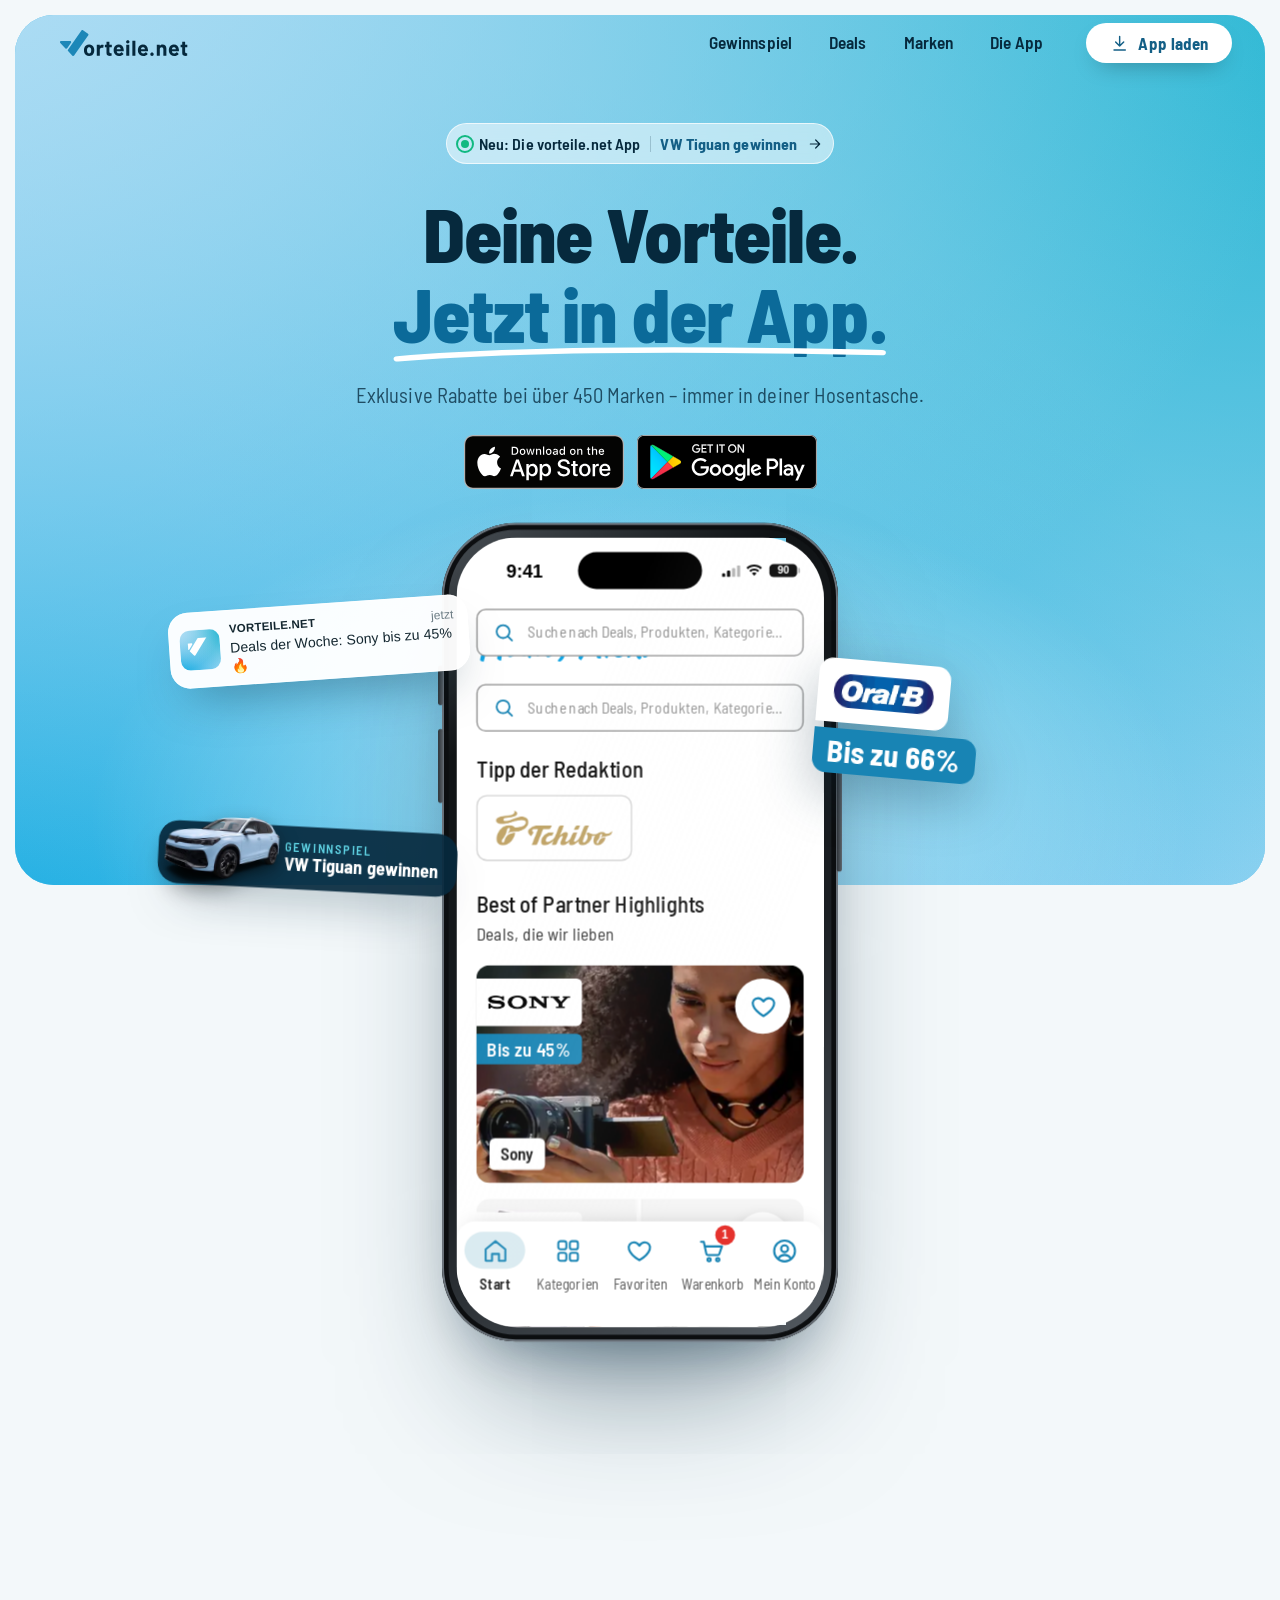
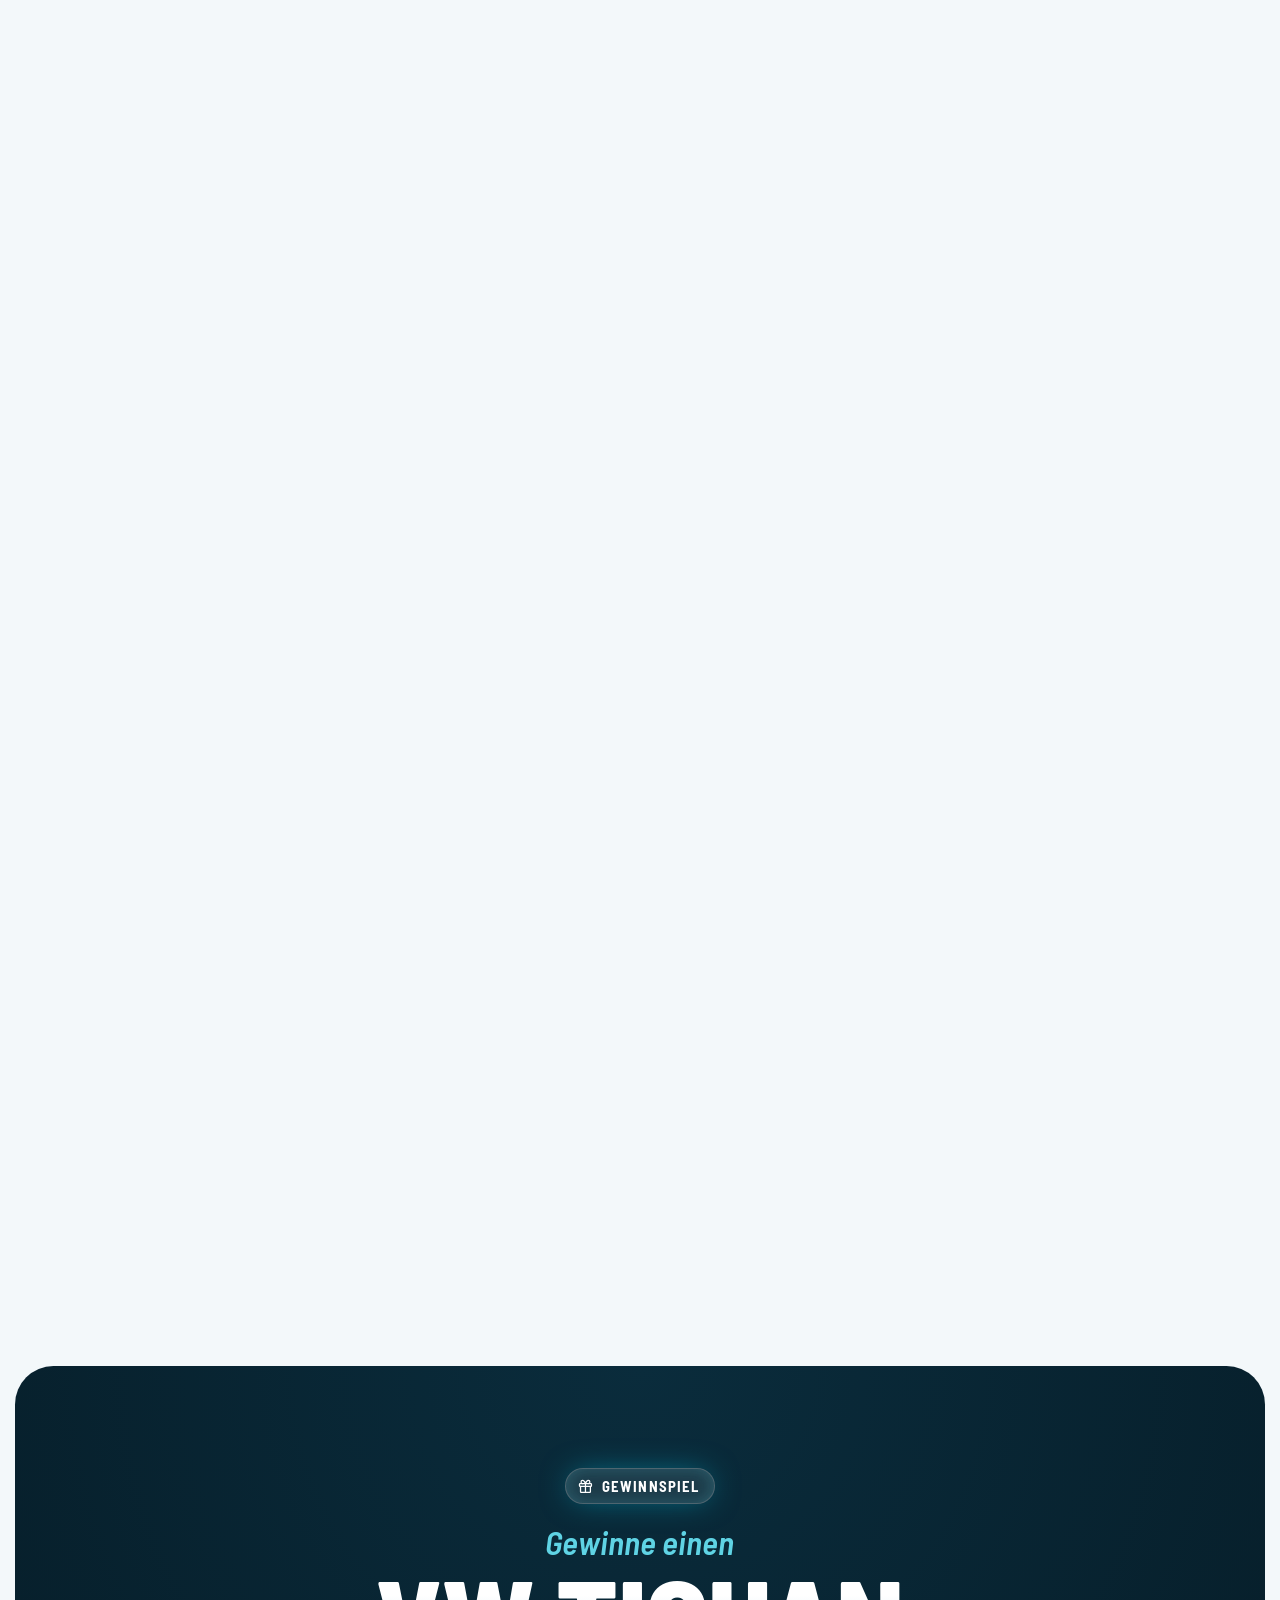
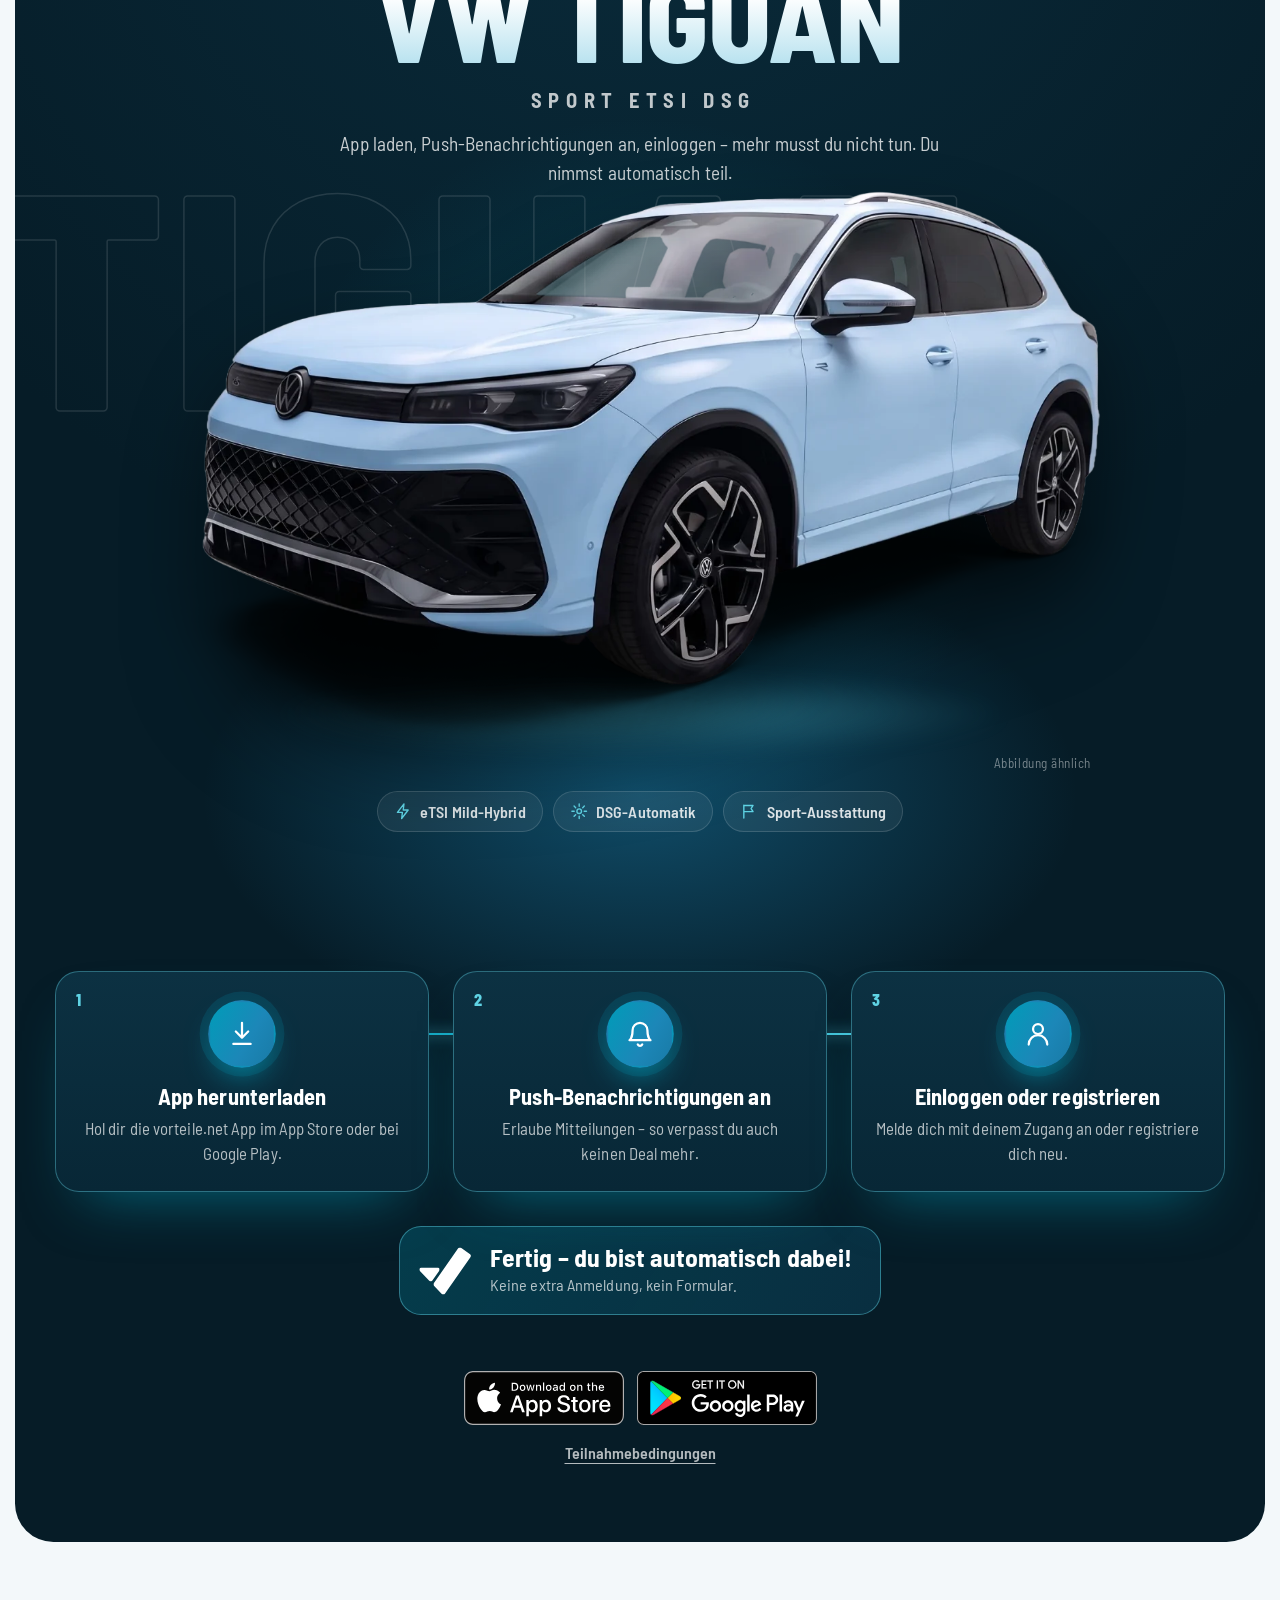
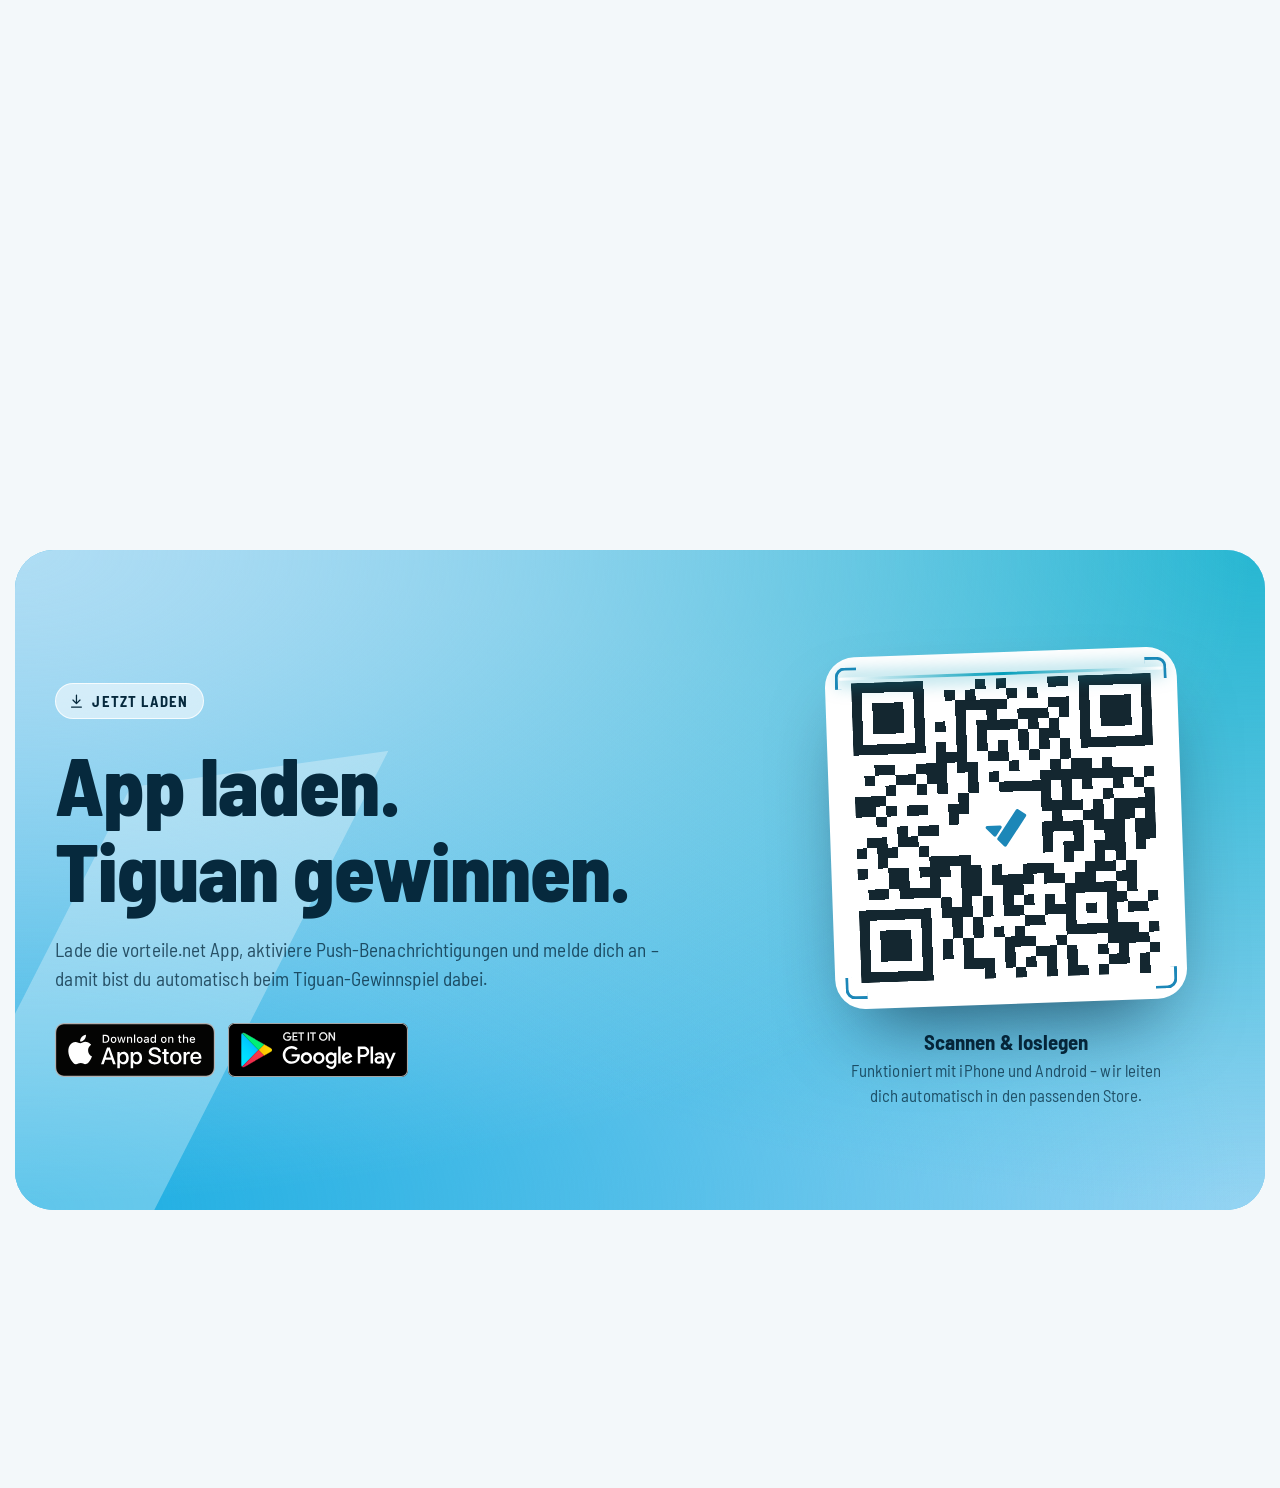
==== index.html @ abe0b08a "Performance: schneller sichtbar, flüssiger beim Scrollen, leichter Gemessen mit 4-fach gedrosselter " ====
<!DOCTYPE html>
<html lang="de">
<head>
<meta charset="utf-8">
<meta name="viewport" content="width=device-width, initial-scale=1, viewport-fit=cover">
<title>vorteile.net App – Exklusive Mitarbeitervorteile &amp; Tiguan-Gewinnspiel</title>
<meta name="description" content="Hol dir die vorteile.net App: exklusive Rabatte bei über 450 Marken, Deals der Woche, Gutscheinwelt und Vorteils-Shop. App laden, Push an, einloggen – und einen VW Tiguan gewinnen.">
<meta name="theme-color" content="#80cbec">
<meta name="color-scheme" content="light">
<meta name="apple-itunes-app" content="app-id=6807748597">
<link rel="canonical" href="https://app.vorteile.net/">
<meta property="og:type" content="website">
<meta property="og:url" content="https://app.vorteile.net/">
<meta property="og:title" content="Die vorteile.net App – jetzt laden &amp; VW Tiguan gewinnen">
<meta property="og:description" content="Exklusive Rabatte bei über 450 Marken – jetzt als App. App laden, Push an, einloggen und automatisch am Tiguan-Gewinnspiel teilnehmen.">
<meta property="og:image" content="https://app.vorteile.net/assets/img/og-image.jpg">
<meta property="og:image:width" content="1200">
<meta property="og:image:height" content="630">
<meta property="og:locale" content="de_DE">
<meta name="twitter:card" content="summary_large_image">
<link rel="icon" href="assets/img/brand/favicon.svg" type="image/svg+xml">
<link rel="icon" href="assets/img/brand/favicon-32.png" sizes="32x32" type="image/png">
<link rel="apple-touch-icon" href="assets/img/brand/apple-touch-icon.png">

<!--
  ===================================================================================
  APP-WEICHE (Sniffer)
  Läuft als Allererstes, noch bevor die Seite gezeichnet wird:
    iPhone / iPad  -> App Store
    Android        -> Google Play
    alles andere   -> bleibt auf der Landingpage (Fallback)
  Klappt die Weiterleitung nicht (z. B. In-App-Browser blockiert), bleibt man ebenfalls hier.

  Store-Links und Tracking: nur hier im Objekt VN ändern.
  Testen ohne Weiterleitung: https://app.vorteile.net/?stay
  ===================================================================================
-->
<script>
(function (w, d) {
  var VN = w.VN = {
    ios: 'https://apps.apple.com/de/app/vorteile-net/id6807748597',
    android: 'https://play.google.com/store/apps/details?id=net.vorteile&hl=de',
    // Optional: Provider-Token aus App Store Connect (App-Analyse > Kampagnen).
    // Ist er gesetzt, zählt App Store Connect Aufrufe/Downloads je Kampagne (ct=…).
    applePt: '',
    source: 'app.vorteile.net'
  };
  var html = d.documentElement, ua = navigator.userAgent || '';
  var ios = /iPhone|iPad|iPod/i.test(ua) || (/Macintosh/i.test(ua) && navigator.maxTouchPoints > 1);
  var android = !ios && /Android/i.test(ua);
  VN.os = ios ? 'ios' : android ? 'android' : 'desktop';
  html.setAttribute('data-os', VN.os);
  html.className += ' js';

  var q = {};
  location.search.replace(/[?&]([^=&#]+)=?([^&#]*)/g, function (_, k, v) {
    try { q[decodeURIComponent(k)] = decodeURIComponent(v.replace(/\+/g, ' ')); } catch (e) {}
  });
  VN.query = q;

  // Baut den Store-Link inkl. Kampagnen-Parametern.
  // Eingehende ?utm_source=…&utm_campaign=… (z. B. vom Flyer-QR-Code) werden an Google Play durchgereicht.
  VN.url = function (target, medium) {
    var campaign = q.utm_campaign || q.c || '';
    if (target === 'ios') {
      if (!VN.applePt) return VN.ios;
      var ct = (campaign || medium || 'landingpage').slice(0, 40);
      return VN.ios + (VN.ios.indexOf('?') < 0 ? '?' : '&') + 'pt=' + encodeURIComponent(VN.applePt) + '&ct=' + encodeURIComponent(ct) + '&mt=8';
    }
    var ref = 'utm_source=' + encodeURIComponent(q.utm_source || VN.source) +
              '&utm_medium=' + encodeURIComponent(q.utm_medium || medium || 'landingpage') +
              (campaign ? '&utm_campaign=' + encodeURIComponent(campaign) : '');
    return VN.android + '&referrer=' + encodeURIComponent(ref);
  };

  var bot = /bot|crawl|spider|slurp|facebookexternalhit|whatsapp|telegram|slack|discord|linkedin|embedly|pinterest|preview|lighthouse|google-inspectiontool/i.test(ua);
  var stay = 'stay' in q || 'noredirect' in q || /stay/.test(location.hash);
  var once = false;
  try { once = sessionStorage.getItem('vn-redirect') === '1'; } catch (e) {}

  if (VN.os !== 'desktop' && !bot && !stay && !once) {
    try { sessionStorage.setItem('vn-redirect', '1'); } catch (e) {}
    VN.redirecting = true;
    html.className += ' is-redirecting';
    var target = VN.url(VN.os, 'redirect'), gone = false;

    // Overlay weg, Seite zeigen. Funktioniert auch, falls main.js nie geladen wurde.
    VN.endRedirect = function (animated) {
      if (!VN.redirecting) return;
      VN.redirecting = false;
      if (VN.onRedirectEnd) VN.onRedirectEnd(animated);
      else html.className = html.className.replace(/\s*\b(is-redirecting|js)\b/g, '');
    };
    VN.cancelRedirect = function () { gone = true; VN.endRedirect(true); };

    var go = function () {
      if (gone) return;
      gone = true;
      w.location.replace(target);
      // Geht der Store nicht auf (z. B. In-App-Browser), bleibt man auf der Landingpage.
      w.setTimeout(function () { VN.endRedirect(true); }, 2500);
    };
    // Erst nach dem Laden weiterleiten – sonst bricht der Browser das Laden der Seite ab und
    // der Fallback wäre unvollständig. Spätestens nach 1,2 s geht es aber los.
    w.addEventListener('load', go);
    w.setTimeout(go, 1200);
    d.addEventListener('visibilitychange', function () { if (d.hidden && gone) VN.endRedirect(false); });
    w.addEventListener('pageshow', function (e) { if (e.persisted) VN.endRedirect(false); });
  }
})(window, document);
</script>
<style>
  /* Kritisch: Weiterleitungs-Overlay muss sofort stehen, bevor style.css geladen ist */
  .redirect{display:none}
  .is-redirecting .redirect{display:flex;position:fixed;inset:0;z-index:1000;flex-direction:column;align-items:center;justify-content:center;gap:22px;padding:32px;text-align:center;color:#06293d;background:radial-gradient(at 0 0,#afddf4,transparent 70%),radial-gradient(at 100% 0,#27b7d2,transparent 70%),radial-gradient(at 0 100%,#19ade2,transparent 70%),radial-gradient(at 100% 100%,#95d4f3,transparent 70%),#80cbec;font-family:"Barlow Semi Condensed",system-ui,sans-serif}
  .is-redirecting body{overflow:hidden}
</style>
<link rel="preload" href="assets/fonts/barlow-semi-condensed-800.woff2" as="font" type="font/woff2" crossorigin>
<link rel="preload" href="assets/fonts/barlow-semi-condensed-400.woff2" as="font" type="font/woff2" crossorigin>
<link rel="preload" href="assets/fonts/caveat-700.woff2" as="font" type="font/woff2" crossorigin>
<link rel="stylesheet" href="assets/css/style.css">
<script src="assets/js/main.js" defer></script>
</head>
<body>
<svg width="0" height="0" style="position:absolute" aria-hidden="true"><defs><symbol id="i-arrow" viewBox="0 0 24 24" fill="none" stroke="currentColor" stroke-width="1.8" stroke-linecap="round" stroke-linejoin="round"><path d="M5 12h14M13 6l6 6-6 6"/></symbol><symbol id="i-x" viewBox="0 0 24 24" fill="none" stroke="currentColor" stroke-width="1.8" stroke-linecap="round" stroke-linejoin="round"><path d="M6 6l12 12M18 6 6 18"/></symbol><symbol id="i-plus" viewBox="0 0 24 24" fill="none" stroke="currentColor" stroke-width="1.8" stroke-linecap="round" stroke-linejoin="round"><path d="M12 5v14M5 12h14"/></symbol><symbol id="i-chevron-left" viewBox="0 0 24 24" fill="none" stroke="currentColor" stroke-width="1.8" stroke-linecap="round" stroke-linejoin="round"><path d="M15 5l-7 7 7 7"/></symbol><symbol id="i-chevron-right" viewBox="0 0 24 24" fill="none" stroke="currentColor" stroke-width="1.8" stroke-linecap="round" stroke-linejoin="round"><path d="M9 5l7 7-7 7"/></symbol><symbol id="i-download" viewBox="0 0 24 24" fill="none" stroke="currentColor" stroke-width="1.8" stroke-linecap="round" stroke-linejoin="round"><path d="M12 3v12M7 10l5 5 5-5M5 20h14"/></symbol><symbol id="i-bell" viewBox="0 0 24 24" fill="none" stroke="currentColor" stroke-width="1.8" stroke-linecap="round" stroke-linejoin="round"><path d="M6 9a6 6 0 1 1 12 0c0 6.5 2.5 8 2.5 8h-17S6 15.5 6 9"/><path d="M10.2 20.5a2 2 0 0 0 3.6 0"/></symbol><symbol id="i-user" viewBox="0 0 24 24" fill="none" stroke="currentColor" stroke-width="1.8" stroke-linecap="round" stroke-linejoin="round"><circle cx="12" cy="8" r="4"/><path d="M4.5 20.5a7.5 7.5 0 0 1 15 0"/></symbol><symbol id="i-search" viewBox="0 0 24 24" fill="none" stroke="currentColor" stroke-width="1.8" stroke-linecap="round" stroke-linejoin="round"><circle cx="11" cy="11" r="6.5"/><path d="m20 20-4.2-4.2"/></symbol><symbol id="i-home" viewBox="0 0 24 24" fill="none" stroke="currentColor" stroke-width="1.8" stroke-linecap="round" stroke-linejoin="round"><path d="M3.5 10.5 12 3.5l8.5 7V20a.5.5 0 0 1-.5.5h-5v-6h-6v6H4a.5.5 0 0 1-.5-.5z"/></symbol><symbol id="i-grid" viewBox="0 0 24 24" fill="none" stroke="currentColor" stroke-width="1.8" stroke-linecap="round" stroke-linejoin="round"><rect x="3.5" y="3.5" width="7" height="7" rx="2"/><rect x="13.5" y="3.5" width="7" height="7" rx="2"/><rect x="3.5" y="13.5" width="7" height="7" rx="2"/><rect x="13.5" y="13.5" width="7" height="7" rx="2"/></symbol><symbol id="i-heart" viewBox="0 0 24 24" fill="none" stroke="currentColor" stroke-width="1.8" stroke-linecap="round" stroke-linejoin="round"><path d="M12 20s-7.5-4.6-9-9.4C2 7.3 4.2 4.5 7.3 4.5c2 0 3.5 1.1 4.7 2.8 1.2-1.7 2.7-2.8 4.7-2.8 3.1 0 5.3 2.8 4.3 6.1C19.5 15.4 12 20 12 20z"/></symbol><symbol id="i-bag" viewBox="0 0 24 24" fill="none" stroke="currentColor" stroke-width="1.8" stroke-linecap="round" stroke-linejoin="round"><path d="M5.5 8h13l-1 12.5h-11z"/><path d="M9 10.5V7a3 3 0 0 1 6 0v3.5"/></symbol><symbol id="i-gift" viewBox="0 0 24 24" fill="none" stroke="currentColor" stroke-width="1.8" stroke-linecap="round" stroke-linejoin="round"><rect x="3.5" y="8" width="17" height="4" rx="1"/><path d="M12 8v12.5M19 12v7.5a1 1 0 0 1-1 1H6a1 1 0 0 1-1-1V12"/><path d="M12 8S10.5 3.5 8 3.5a2.25 2.25 0 0 0 0 4.5M12 8s1.5-4.5 4-4.5a2.25 2.25 0 0 1 0 4.5"/></symbol><symbol id="i-card" viewBox="0 0 24 24" fill="none" stroke="currentColor" stroke-width="1.8" stroke-linecap="round" stroke-linejoin="round"><rect x="2.5" y="5.5" width="19" height="13" rx="2.5"/><path d="M2.5 10h19M6.5 14.5h4"/></symbol><symbol id="i-laptop" viewBox="0 0 24 24" fill="none" stroke="currentColor" stroke-width="1.8" stroke-linecap="round" stroke-linejoin="round"><rect x="4.5" y="5" width="15" height="10.5" rx="1.5"/><path d="M2.5 19h19"/></symbol><symbol id="i-sofa" viewBox="0 0 24 24" fill="none" stroke="currentColor" stroke-width="1.8" stroke-linecap="round" stroke-linejoin="round"><path d="M5 11V8a2.5 2.5 0 0 1 2.5-2.5h9A2.5 2.5 0 0 1 19 8v3"/><path d="M3 13a2 2 0 0 1 4 0v1.5h10V13a2 2 0 0 1 4 0v5H3z"/><path d="M5 18v2M19 18v2"/></symbol><symbol id="i-car" viewBox="0 0 24 24" fill="none" stroke="currentColor" stroke-width="1.8" stroke-linecap="round" stroke-linejoin="round"><path d="M5 16.5H3.5v-4l2-5.5h13l2 5.5v4H19"/><path d="M3.5 12.5h17"/><circle cx="7.5" cy="16.5" r="2"/><circle cx="16.5" cy="16.5" r="2"/><path d="M9.5 16.5h5"/></symbol><symbol id="i-dumbbell" viewBox="0 0 24 24" fill="none" stroke="currentColor" stroke-width="1.8" stroke-linecap="round" stroke-linejoin="round"><path d="M6.5 6.5v11M17.5 6.5v11M3.5 9.5v5M20.5 9.5v5M6.5 12h11"/></symbol><symbol id="i-shirt" viewBox="0 0 24 24" fill="none" stroke="currentColor" stroke-width="1.8" stroke-linecap="round" stroke-linejoin="round"><path d="M8.5 3.5 3 6.5l2 4.5 2.5-1v10.5h9V10l2.5 1 2-4.5-5.5-3a3.5 3.5 0 0 1-7 0z"/></symbol><symbol id="i-sparkles" viewBox="0 0 24 24" fill="none" stroke="currentColor" stroke-width="1.8" stroke-linecap="round" stroke-linejoin="round"><path d="M11 3.5 12.8 8.2 17.5 10l-4.7 1.8L11 16.5l-1.8-4.7L4.5 10l4.7-1.8z"/><path d="M18.5 14.5l.8 2.2 2.2.8-2.2.8-.8 2.2-.8-2.2-2.2-.8 2.2-.8z"/></symbol><symbol id="i-wifi" viewBox="0 0 24 24" fill="none" stroke="currentColor" stroke-width="1.8" stroke-linecap="round" stroke-linejoin="round"><path d="M2.5 9a14 14 0 0 1 19 0M5.5 12.5a9.5 9.5 0 0 1 13 0M8.8 16a5 5 0 0 1 6.4 0"/><circle cx="12" cy="19.3" r=".9" fill="currentColor"/></symbol><symbol id="i-plane" viewBox="0 0 24 24" fill="none" stroke="currentColor" stroke-width="1.8" stroke-linecap="round" stroke-linejoin="round"><path d="M10.5 13.5 4 11l1.5-1.5 7 .5 4.5-4.5c1-1 2.5-1.3 3.2-.7.6.7.3 2.2-.7 3.2L15 12.5l.5 7L14 21l-2.5-6.5L8 18v2.5L6.5 22 5 18l-4-1.5L2.5 15H5z"/></symbol><symbol id="i-ticket" viewBox="0 0 24 24" fill="none" stroke="currentColor" stroke-width="1.8" stroke-linecap="round" stroke-linejoin="round"><path d="M3.5 8.5V6.5a1 1 0 0 1 1-1h15a1 1 0 0 1 1 1v2a3.5 3.5 0 0 0 0 7v2a1 1 0 0 1-1 1h-15a1 1 0 0 1-1-1v-2a3.5 3.5 0 0 0 0-7z"/><path d="M14.5 5.5v2M14.5 11v2M14.5 16.5v2"/></symbol><symbol id="i-cup" viewBox="0 0 24 24" fill="none" stroke="currentColor" stroke-width="1.8" stroke-linecap="round" stroke-linejoin="round"><path d="M4.5 9.5h12v5a5 5 0 0 1-5 5h-2a5 5 0 0 1-5-5z"/><path d="M16.5 11h1.5a2.5 2.5 0 0 1 0 5h-1.8M8 3.5v2.5M11 3.5v2.5M14 3.5v2.5"/></symbol><symbol id="i-coins" viewBox="0 0 24 24" fill="none" stroke="currentColor" stroke-width="1.8" stroke-linecap="round" stroke-linejoin="round"><ellipse cx="9" cy="7" rx="5.5" ry="2.5"/><path d="M3.5 7v4c0 1.4 2.5 2.5 5.5 2.5s5.5-1.1 5.5-2.5V7"/><path d="M9.5 15.6c.8 1.1 3 1.9 5.5 1.9 3 0 5.5-1.1 5.5-2.5v-4c0-1.2-1.8-2.2-4.3-2.4"/><path d="M20.5 15v4c0 1.4-2.5 2.5-5.5 2.5S9.5 20.4 9.5 19v-3.4"/></symbol><symbol id="i-smile" viewBox="0 0 24 24" fill="none" stroke="currentColor" stroke-width="1.8" stroke-linecap="round" stroke-linejoin="round"><circle cx="12" cy="12" r="8.5"/><path d="M8.5 14a4.2 4.2 0 0 0 7 0"/><path d="M9 9.8h.01M15 9.8h.01" stroke-width="2.4"/></symbol><symbol id="i-cap" viewBox="0 0 24 24" fill="none" stroke="currentColor" stroke-width="1.8" stroke-linecap="round" stroke-linejoin="round"><path d="M2.5 9 12 4.5 21.5 9 12 13.5z"/><path d="M6.5 11v5c3 2.2 8 2.2 11 0v-5M21.5 9v5.5"/></symbol><symbol id="i-clover" viewBox="0 0 24 24" fill="none" stroke="currentColor" stroke-width="1.8" stroke-linecap="round" stroke-linejoin="round"><path d="M12 12c-3.5-1-5.5-3.2-4.5-5.5s4-1.6 4.5.5c.5-2.1 3.5-2.8 4.5-.5s-1 4.5-4.5 5.5zm0 0c-1 3.5-3.2 5.5-5.5 4.5s-1.6-4 .5-4.5M12 12c1 3.5 3.2 5.5 5.5 4.5s1.6-4-.5-4.5M12 12c1.5 3 2 6 1 9"/></symbol><symbol id="i-bolt" viewBox="0 0 24 24" fill="none" stroke="currentColor" stroke-width="1.8" stroke-linecap="round" stroke-linejoin="round"><path d="M13 2.5 4.5 13.5H11l-1 8 8.5-11H12z"/></symbol><symbol id="i-gear" viewBox="0 0 24 24" fill="none" stroke="currentColor" stroke-width="1.8" stroke-linecap="round" stroke-linejoin="round"><circle cx="12" cy="12" r="3"/><path d="M12 2.5v3M12 18.5v3M2.5 12h3M18.5 12h3M5.3 5.3l2.1 2.1M16.6 16.6l2.1 2.1M5.3 18.7l2.1-2.1M16.6 7.4l2.1-2.1"/></symbol><symbol id="i-flag" viewBox="0 0 24 24" fill="none" stroke="currentColor" stroke-width="1.8" stroke-linecap="round" stroke-linejoin="round"><path d="M5 21V4M5 4.5h12l-2.5 4 2.5 4H5"/></symbol><symbol id="i-mountain" viewBox="0 0 24 24" fill="none" stroke="currentColor" stroke-width="1.8" stroke-linecap="round" stroke-linejoin="round"><path d="M2.5 19.5 9 8.5l3.5 5.5 2.5-3.5 6.5 9z"/><path d="M7 12.5l2 1.5 1.5-1.2"/></symbol><symbol id="i-linkedin" viewBox="0 0 24 24" fill="none" stroke="currentColor" stroke-width="1.8" stroke-linecap="round" stroke-linejoin="round"><rect x="3" y="3" width="18" height="18" rx="3"/><path d="M7.5 10.5v6M7.5 7.5v.01M11.5 16.5v-6M11.5 13c0-1.6 1-2.5 2.3-2.5s2.2.9 2.2 2.5v3.5"/></symbol><symbol id="i-instagram" viewBox="0 0 24 24" fill="none" stroke="currentColor" stroke-width="1.8" stroke-linecap="round" stroke-linejoin="round"><rect x="3" y="3" width="18" height="18" rx="5"/><circle cx="12" cy="12" r="4"/><path d="M17.3 6.7v.01" stroke-width="2.4"/></symbol><symbol id="i-facebook" viewBox="0 0 24 24" fill="none" stroke="currentColor" stroke-width="1.8" stroke-linecap="round" stroke-linejoin="round"><path d="M14.5 8.5H17V5h-2.5A3.5 3.5 0 0 0 11 8.5V11H8.5v3.5H11V21h3.5v-6.5H17l.5-3.5h-3V9a.5.5 0 0 1 .5-.5z"/></symbol><symbol id="i-arrow-left" viewBox="0 0 24 24" fill="none" stroke="currentColor" stroke-width="1.8" stroke-linecap="round" stroke-linejoin="round"><path d="M19 12H5M11 6l-6 6 6 6"/></symbol><symbol id="i-cart" viewBox="0 0 24 24" fill="none" stroke="currentColor" stroke-width="1.8" stroke-linecap="round" stroke-linejoin="round"><path d="M2.5 4h2.4l2.2 10.3a1.5 1.5 0 0 0 1.5 1.2h8.3a1.5 1.5 0 0 0 1.5-1.1L20.6 8H6"/><circle cx="9.5" cy="19.5" r="1.4"/><circle cx="17" cy="19.5" r="1.4"/></symbol><symbol id="i-user-circle" viewBox="0 0 24 24" fill="none" stroke="currentColor" stroke-width="1.8" stroke-linecap="round" stroke-linejoin="round"><circle cx="12" cy="12" r="9"/><circle cx="12" cy="10" r="3"/><path d="M6.6 18.3a6.5 6.5 0 0 1 10.8 0"/></symbol><symbol id="i-sort" viewBox="0 0 24 24" fill="none" stroke="currentColor" stroke-width="1.8" stroke-linecap="round" stroke-linejoin="round"><path d="M8 4v16M4.5 7.5 8 4l3.5 3.5M16 20V4M12.5 16.5 16 20l3.5-3.5"/></symbol><symbol id="i-sliders" viewBox="0 0 24 24" fill="none" stroke="currentColor" stroke-width="1.8" stroke-linecap="round" stroke-linejoin="round"><path d="M4 7h10M18 7h2M4 17h4M12 17h8"/><circle cx="16" cy="7" r="2"/><circle cx="10" cy="17" r="2"/></symbol><symbol id="i-chevron-down" viewBox="0 0 24 24" fill="none" stroke="currentColor" stroke-width="1.8" stroke-linecap="round" stroke-linejoin="round"><path d="M6 9l6 6 6-6"/></symbol></defs></svg><svg width="0" height="0" style="position:absolute" aria-hidden="true"><defs><symbol id="logo" viewBox="0 0 1127.48 229.82"><g fill="var(--logo-type, currentColor)"><path d="M214.55,198.65c-1.71-5.7-2.66-12.54-2.66-19.38,0-7.22.95-14.44,2.66-20.14,5.89-18.62,21.66-30.02,43.13-30.02s36.29,11.4,42.18,29.83c1.9,5.89,3.04,12.92,3.04,19.95s-.95,13.49-2.66,19.19c-5.51,19.57-21.28,31.73-42.75,31.73S220.06,217.84,214.55,198.65ZM274.4,192.57c.95-3.8,1.52-8.55,1.52-13.3,0-5.13-.57-10.07-1.52-13.49-2.47-8.55-8.55-13.68-17.1-13.68s-14.44,5.32-16.91,13.68c-1.14,3.42-1.52,8.36-1.52,13.49s.38,9.88,1.33,13.3c2.47,8.74,8.55,14.25,17.29,14.25S271.93,201.31,274.4,192.57Z"/><path d="M384.6,131.96c1.14.57,1.33,1.71,1.14,2.85l-3.8,21.66c-.19,1.52-1.14,1.9-2.66,1.33-2.66-.76-6.65-1.33-11.02-.57-8.55.76-16.34,6.65-16.34,16.91v51.87c0,1.33-.95,2.28-2.28,2.28h-22.23c-1.33,0-2.28-.95-2.28-2.28v-93.1c0-1.33.95-2.28,2.28-2.28h22.23c1.33,0,2.28.95,2.28,2.28v7.22c0,.76.57,1.14.95.57,4.75-7.03,11.78-11.4,21.09-11.4C378.9,129.3,382.32,130.44,384.6,131.96Z"/><path d="M455.85,152.1h-18.24c-.57,0-.95.38-.95.95v40.28c0,8.36,3.23,12.35,10.83,12.35h6.46c1.33,0,2.28.95,2.28,2.28v18.05c0,1.33-.76,2.28-2.28,2.47-3.99.19-7.98.38-11.59.38-19.38,0-31.35-4.56-31.35-24.89v-50.92c0-.57-.38-.95-.95-.95h-11.02c-1.33,0-2.28-.95-2.28-2.28v-16.91c0-1.33.95-2.28,2.28-2.28h11.02c.57,0,.95-.38.95-.95v-22.61c0-1.33.95-2.28,2.28-2.28h21.09c1.33,0,2.28.95,2.28,2.28v22.61c0,.57.38.95.95.95h18.24c1.33,0,2.28.95,2.28,2.28v16.91C458.13,151.15,457.18,152.1,455.85,152.1Z"/><path d="M563.57,185.54c-.18,1.52-1.13,2.28-2.46,2.28h-58.72c-.57,0-1.14.38-.95.95.57,2.85,1.33,5.32,2.28,7.6,3.04,6.46,9.12,10.64,20.14,10.64,8.75-.19,14.83-4.18,19-9.88.96-1.33,2.09-1.52,3.24-.38l13.49,13.49c.95.95,1.14,2.09.19,3.23-8.37,10.64-22.42,16.53-38.38,16.34-21.66,0-36.68-10.83-43.14-28.12-2.66-6.46-3.99-14.25-3.99-23.18-.19-7.22.76-14.25,2.66-20.14,5.89-17.86,21.28-29.45,41.43-29.45,26.03,0,41.04,16.72,44.46,40.47C563.57,174.52,563.77,179.84,563.57,185.54ZM502.77,163.31c-.57,1.9-.95,3.8-1.33,6.08,0,.57.38.95.95.95h32.88c.56,0,.95-.38.76-.95-.38-2.09-.58-3.8-.96-5.32-2.28-7.6-8.17-11.97-16.71-11.97S505.24,156.09,502.77,163.31Z"/><path d="M584.47,104.6c0-8.93,6.27-15.01,14.82-15.01s15.01,6.08,15.01,15.01-6.27,15.01-15.01,15.01S584.47,113.15,584.47,104.6ZM585.61,226.01v-93.29c0-1.33.95-2.28,2.28-2.28h22.23c1.33,0,2.28.95,2.28,2.28v93.29c0,1.33-.95,2.28-2.28,2.28h-22.23C586.56,228.29,585.61,227.34,585.61,226.01Z"/><path d="M639.57,226.01V97.57c0-1.33.95-2.28,2.28-2.28h22.23c1.33,0,2.28.95,2.28,2.28v128.44c0,1.33-.95,2.28-2.28,2.28h-22.23C640.52,228.29,639.57,227.34,639.57,226.01Z"/><path d="M777.89,185.54c-.19,1.52-1.14,2.28-2.47,2.28h-58.71c-.57,0-1.14.38-.95.95.57,2.85,1.33,5.32,2.28,7.6,3.04,6.46,9.12,10.64,20.14,10.64,8.74-.19,14.82-4.18,19-9.88.95-1.33,2.09-1.52,3.23-.38l13.49,13.49c.95.95,1.14,2.09.19,3.23-8.36,10.64-22.42,16.53-38.38,16.34-21.66,0-36.67-10.83-43.13-28.12-2.66-6.46-3.99-14.25-3.99-23.18-.19-7.22.76-14.25,2.66-20.14,5.89-17.86,21.28-29.45,41.42-29.45,26.03,0,41.04,16.72,44.46,40.47C777.89,174.52,778.08,179.84,777.89,185.54ZM717.09,163.31c-.57,1.9-.95,3.8-1.33,6.08,0,.57.38.95.95.95h32.87c.57,0,.95-.38.76-.95-.38-2.09-.57-3.8-.95-5.32-2.28-7.6-8.17-11.97-16.72-11.97S719.56,156.09,717.09,163.31Z"/><path d="M798.22,214.04c0-8.74,6.27-14.82,15.01-14.82s15.01,6.08,15.01,14.82-6.46,15.01-15.01,15.01S798.22,222.78,798.22,214.04Z"/><path d="M940.33,163.69v62.32c0,1.33-.94,2.28-2.27,2.28h-22.24c-1.33,0-2.28-.95-2.28-2.28v-56.81c0-10.07-6.08-17.1-15.39-17.1s-15.77,6.84-15.77,17.1v56.81c0,1.33-.95,2.28-2.28,2.28h-22.23c-1.33,0-2.28-.95-2.28-2.28v-93.1c0-1.33.95-2.28,2.28-2.28h22.23c1.33,0,2.28.95,2.28,2.28v6.65c0,.76.57,1.14.95.57,5.32-7.6,13.11-11.02,23.18-11.02C926.46,129.11,940.33,142.03,940.33,163.69Z"/><path d="M1051.49,185.54c-.2,1.52-1.15,2.28-2.48,2.28h-58.71c-.57,0-1.14.38-.95.95.57,2.85,1.33,5.32,2.28,7.6,3.04,6.46,9.12,10.64,20.14,10.64,8.74-.19,14.82-4.18,19-9.88.95-1.33,2.09-1.52,3.23-.38l13.49,13.49c.95.95,1.14,2.09.19,3.23-8.36,10.64-22.42,16.53-38.38,16.34-21.66,0-36.67-10.83-43.13-28.12-2.66-6.46-3.99-14.25-3.99-23.18-.19-7.22.76-14.25,2.66-20.14,5.89-17.86,21.28-29.45,41.42-29.45,26.03,0,41.04,16.72,44.46,40.47C1051.49,174.52,1051.67,179.84,1051.49,185.54ZM990.68,163.31c-.57,1.9-.95,3.8-1.33,6.08,0,.57.38.95.95.95h32.87c.57,0,.95-.38.76-.95-.38-2.09-.57-3.8-.95-5.32-2.28-7.6-8.17-11.97-16.72-11.97S993.15,156.09,990.68,163.31Z"/><path d="M1125.2,152.1h-18.24c-.57,0-.95.38-.95.95v40.28c0,8.36,3.23,12.35,10.83,12.35h6.46c1.33,0,2.28.95,2.28,2.28v18.05c0,1.33-.76,2.28-2.28,2.47-3.99.19-7.98.38-11.59.38-19.38,0-31.35-4.56-31.35-24.89v-50.92c0-.57-.38-.95-.95-.95h-11.02c-1.33,0-2.28-.95-2.28-2.28v-16.91c0-1.33.95-2.28,2.28-2.28h11.02c.57,0,.95-.38.95-.95v-22.61c0-1.33.95-2.28,2.28-2.28h21.09c1.33,0,2.28.95,2.28,2.28v22.61c0,.57.38.95.95.95h18.24c1.33,0,2.28.95,2.28,2.28v16.91C1127.48,151.15,1126.53,152.1,1125.2,152.1Z"/></g><g fill="var(--logo-mark, currentColor)"><path d="M203.27,1.78l44.41,31.1c4.46,3.12,5.54,9.27,2.42,13.72l-125.34,179.01c-3.57,5.1-10.91,5.65-15.21,1.15l-38.13-40.07c-3.24-3.39-3.63-8.6-.94-12.44L189.55,4.2C192.67-.26,198.81-1.34,203.27,1.78Z"/><path d="M89.14,97.91H9.87c-8.66,0-13.11,10.37-7.13,16.64l45.67,47.98c4.29,4.51,11.64,3.96,15.21-1.14l33.59-47.98C101.78,106.88,97.11,97.91,89.14,97.91Z"/></g></symbol><symbol id="mark" viewBox="120 130 535 495"><g fill="var(--mark, currentColor)"><path class="mark__long" d="M545.9,148.1l90.2,63.1c9,6.4,11.2,18.8,4.9,27.9l-254.5,363.4c-7.2,10.3-22.1,11.5-30.8,2.3l-77.5-81.3c-6.5-6.9-7.3-17.5-1.9-25.3l241.8-345.2c6.3-9.1,18.8-11.3,27.8-4.9h0Z"/><path class="mark__short" d="M314.2,343.2h-160.9c-17.6,0-26.6,21.1-14.5,33.8l92.7,97.4c8.7,9.2,23.6,8.1,30.9-2.3l68.2-97.4c9.3-13.3-.2-31.5-16.4-31.5H314.2Z"/></g></symbol><symbol id="qr" viewBox="0 0 29 29"><path fill="#142730" shape-rendering="crispEdges" d="M0 0h1v1h-1zM1 0h1v1h-1zM2 0h1v1h-1zM3 0h1v1h-1zM4 0h1v1h-1zM5 0h1v1h-1zM6 0h1v1h-1zM12 0h1v1h-1zM14 0h1v1h-1zM19 0h1v1h-1zM20 0h1v1h-1zM22 0h1v1h-1zM23 0h1v1h-1zM24 0h1v1h-1zM25 0h1v1h-1zM26 0h1v1h-1zM27 0h1v1h-1zM28 0h1v1h-1zM0 1h1v1h-1zM6 1h1v1h-1zM9 1h1v1h-1zM11 1h1v1h-1zM15 1h1v1h-1zM17 1h1v1h-1zM22 1h1v1h-1zM28 1h1v1h-1zM0 2h1v1h-1zM2 2h1v1h-1zM3 2h1v1h-1zM4 2h1v1h-1zM6 2h1v1h-1zM10 2h1v1h-1zM11 2h1v1h-1zM12 2h1v1h-1zM13 2h1v1h-1zM14 2h1v1h-1zM19 2h1v1h-1zM20 2h1v1h-1zM22 2h1v1h-1zM24 2h1v1h-1zM25 2h1v1h-1zM26 2h1v1h-1zM28 2h1v1h-1zM0 3h1v1h-1zM2 3h1v1h-1zM3 3h1v1h-1zM4 3h1v1h-1zM6 3h1v1h-1zM10 3h1v1h-1zM13 3h1v1h-1zM16 3h1v1h-1zM17 3h1v1h-1zM18 3h1v1h-1zM20 3h1v1h-1zM22 3h1v1h-1zM24 3h1v1h-1zM25 3h1v1h-1zM26 3h1v1h-1zM28 3h1v1h-1zM0 4h1v1h-1zM2 4h1v1h-1zM3 4h1v1h-1zM4 4h1v1h-1zM6 4h1v1h-1zM8 4h1v1h-1zM10 4h1v1h-1zM12 4h1v1h-1zM13 4h1v1h-1zM14 4h1v1h-1zM15 4h1v1h-1zM17 4h1v1h-1zM19 4h1v1h-1zM22 4h1v1h-1zM24 4h1v1h-1zM25 4h1v1h-1zM26 4h1v1h-1zM28 4h1v1h-1zM0 5h1v1h-1zM6 5h1v1h-1zM10 5h1v1h-1zM12 5h1v1h-1zM16 5h1v1h-1zM18 5h1v1h-1zM19 5h1v1h-1zM22 5h1v1h-1zM28 5h1v1h-1zM0 6h1v1h-1zM1 6h1v1h-1zM2 6h1v1h-1zM3 6h1v1h-1zM4 6h1v1h-1zM5 6h1v1h-1zM6 6h1v1h-1zM8 6h1v1h-1zM10 6h1v1h-1zM12 6h1v1h-1zM14 6h1v1h-1zM16 6h1v1h-1zM18 6h1v1h-1zM20 6h1v1h-1zM22 6h1v1h-1zM23 6h1v1h-1zM24 6h1v1h-1zM25 6h1v1h-1zM26 6h1v1h-1zM27 6h1v1h-1zM28 6h1v1h-1zM8 7h1v1h-1zM9 7h1v1h-1zM10 7h1v1h-1zM13 7h1v1h-1zM14 7h1v1h-1zM17 7h1v1h-1zM20 7h1v1h-1zM2 8h1v1h-1zM3 8h1v1h-1zM6 8h1v1h-1zM7 8h1v1h-1zM8 8h1v1h-1zM10 8h1v1h-1zM11 8h1v1h-1zM15 8h1v1h-1zM19 8h1v1h-1zM21 8h1v1h-1zM22 8h1v1h-1zM24 8h1v1h-1zM1 9h1v1h-1zM4 9h1v1h-1zM5 9h1v1h-1zM7 9h1v1h-1zM8 9h1v1h-1zM11 9h1v1h-1zM13 9h1v1h-1zM18 9h1v1h-1zM19 9h1v1h-1zM20 9h1v1h-1zM21 9h1v1h-1zM22 9h1v1h-1zM23 9h1v1h-1zM24 9h1v1h-1zM25 9h1v1h-1zM26 9h1v1h-1zM28 9h1v1h-1zM3 10h1v1h-1zM6 10h1v1h-1zM8 10h1v1h-1zM11 10h1v1h-1zM14 10h1v1h-1zM15 10h1v1h-1zM16 10h1v1h-1zM17 10h1v1h-1zM18 10h1v1h-1zM20 10h1v1h-1zM22 10h1v1h-1zM25 10h1v1h-1zM27 10h1v1h-1zM0 11h1v1h-1zM1 11h1v1h-1zM2 11h1v1h-1zM10 11h1v1h-1zM18 11h1v1h-1zM20 11h1v1h-1zM24 11h1v1h-1zM28 11h1v1h-1zM0 12h1v1h-1zM1 12h1v1h-1zM3 12h1v1h-1zM5 12h1v1h-1zM6 12h1v1h-1zM9 12h1v1h-1zM10 12h1v1h-1zM18 12h1v1h-1zM19 12h1v1h-1zM20 12h1v1h-1zM21 12h1v1h-1zM23 12h1v1h-1zM25 12h1v1h-1zM26 12h1v1h-1zM27 12h1v1h-1zM28 12h1v1h-1zM2 13h1v1h-1zM9 13h1v1h-1zM19 13h1v1h-1zM22 13h1v1h-1zM23 13h1v1h-1zM25 13h1v1h-1zM26 13h1v1h-1zM28 13h1v1h-1zM4 14h1v1h-1zM6 14h1v1h-1zM7 14h1v1h-1zM18 14h1v1h-1zM19 14h1v1h-1zM20 14h1v1h-1zM21 14h1v1h-1zM23 14h1v1h-1zM24 14h1v1h-1zM25 14h1v1h-1zM27 14h1v1h-1zM28 14h1v1h-1zM1 15h1v1h-1zM2 15h1v1h-1zM4 15h1v1h-1zM5 15h1v1h-1zM18 15h1v1h-1zM21 15h1v1h-1zM24 15h1v1h-1zM25 15h1v1h-1zM27 15h1v1h-1zM28 15h1v1h-1zM0 16h1v1h-1zM2 16h1v1h-1zM3 16h1v1h-1zM6 16h1v1h-1zM18 16h1v1h-1zM20 16h1v1h-1zM21 16h1v1h-1zM23 16h1v1h-1zM24 16h1v1h-1zM25 16h1v1h-1zM27 16h1v1h-1zM2 17h1v1h-1zM7 17h1v1h-1zM8 17h1v1h-1zM9 17h1v1h-1zM10 17h1v1h-1zM20 17h1v1h-1zM23 17h1v1h-1zM25 17h1v1h-1zM0 18h1v1h-1zM3 18h1v1h-1zM4 18h1v1h-1zM6 18h1v1h-1zM7 18h1v1h-1zM8 18h1v1h-1zM10 18h1v1h-1zM11 18h1v1h-1zM13 18h1v1h-1zM16 18h1v1h-1zM17 18h1v1h-1zM18 18h1v1h-1zM22 18h1v1h-1zM23 18h1v1h-1zM24 18h1v1h-1zM26 18h1v1h-1zM3 19h1v1h-1zM4 19h1v1h-1zM7 19h1v1h-1zM10 19h1v1h-1zM11 19h1v1h-1zM13 19h1v1h-1zM14 19h1v1h-1zM15 19h1v1h-1zM16 19h1v1h-1zM18 19h1v1h-1zM19 19h1v1h-1zM21 19h1v1h-1zM22 19h1v1h-1zM25 19h1v1h-1zM26 19h1v1h-1zM1 20h1v1h-1zM2 20h1v1h-1zM4 20h1v1h-1zM5 20h1v1h-1zM6 20h1v1h-1zM7 20h1v1h-1zM10 20h1v1h-1zM11 20h1v1h-1zM14 20h1v1h-1zM15 20h1v1h-1zM20 20h1v1h-1zM21 20h1v1h-1zM22 20h1v1h-1zM23 20h1v1h-1zM24 20h1v1h-1zM26 20h1v1h-1zM8 21h1v1h-1zM10 21h1v1h-1zM12 21h1v1h-1zM14 21h1v1h-1zM16 21h1v1h-1zM18 21h1v1h-1zM20 21h1v1h-1zM24 21h1v1h-1zM25 21h1v1h-1zM28 21h1v1h-1zM0 22h1v1h-1zM1 22h1v1h-1zM2 22h1v1h-1zM3 22h1v1h-1zM4 22h1v1h-1zM5 22h1v1h-1zM6 22h1v1h-1zM8 22h1v1h-1zM9 22h1v1h-1zM10 22h1v1h-1zM12 22h1v1h-1zM14 22h1v1h-1zM15 22h1v1h-1zM18 22h1v1h-1zM19 22h1v1h-1zM20 22h1v1h-1zM22 22h1v1h-1zM24 22h1v1h-1zM26 22h1v1h-1zM27 22h1v1h-1zM0 23h1v1h-1zM6 23h1v1h-1zM9 23h1v1h-1zM11 23h1v1h-1zM16 23h1v1h-1zM17 23h1v1h-1zM20 23h1v1h-1zM24 23h1v1h-1zM0 24h1v1h-1zM2 24h1v1h-1zM3 24h1v1h-1zM4 24h1v1h-1zM6 24h1v1h-1zM9 24h1v1h-1zM11 24h1v1h-1zM13 24h1v1h-1zM15 24h1v1h-1zM20 24h1v1h-1zM21 24h1v1h-1zM22 24h1v1h-1zM23 24h1v1h-1zM24 24h1v1h-1zM25 24h1v1h-1zM26 24h1v1h-1zM28 24h1v1h-1zM0 25h1v1h-1zM2 25h1v1h-1zM3 25h1v1h-1zM4 25h1v1h-1zM6 25h1v1h-1zM8 25h1v1h-1zM10 25h1v1h-1zM14 25h1v1h-1zM15 25h1v1h-1zM16 25h1v1h-1zM19 25h1v1h-1zM24 25h1v1h-1zM25 25h1v1h-1zM26 25h1v1h-1zM27 25h1v1h-1zM0 26h1v1h-1zM2 26h1v1h-1zM3 26h1v1h-1zM4 26h1v1h-1zM6 26h1v1h-1zM8 26h1v1h-1zM10 26h1v1h-1zM14 26h1v1h-1zM17 26h1v1h-1zM18 26h1v1h-1zM20 26h1v1h-1zM23 26h1v1h-1zM25 26h1v1h-1zM28 26h1v1h-1zM0 27h1v1h-1zM6 27h1v1h-1zM10 27h1v1h-1zM11 27h1v1h-1zM12 27h1v1h-1zM14 27h1v1h-1zM16 27h1v1h-1zM18 27h1v1h-1zM20 27h1v1h-1zM24 27h1v1h-1zM25 27h1v1h-1zM27 27h1v1h-1zM0 28h1v1h-1zM1 28h1v1h-1zM2 28h1v1h-1zM3 28h1v1h-1zM4 28h1v1h-1zM5 28h1v1h-1zM6 28h1v1h-1zM12 28h1v1h-1zM15 28h1v1h-1zM18 28h1v1h-1zM20 28h1v1h-1zM21 28h1v1h-1zM23 28h1v1h-1zM27 28h1v1h-1z"/><rect x="11.62" y="11.62" width="5.76" height="5.76" rx="1.38" fill="#fff"/><svg x="12.43" y="12.43" width="4.15" height="4.15" viewBox="120 130 535 495"><g fill="#1c87b8"><path class="mark__long" d="M545.9,148.1l90.2,63.1c9,6.4,11.2,18.8,4.9,27.9l-254.5,363.4c-7.2,10.3-22.1,11.5-30.8,2.3l-77.5-81.3c-6.5-6.9-7.3-17.5-1.9-25.3l241.8-345.2c6.3-9.1,18.8-11.3,27.8-4.9h0Z"/><path class="mark__short" d="M314.2,343.2h-160.9c-17.6,0-26.6,21.1-14.5,33.8l92.7,97.4c8.7,9.2,23.6,8.1,30.9-2.3l68.2-97.4c9.3-13.3-.2-31.5-16.4-31.5H314.2Z"/></g></svg></symbol></defs></svg>

<!-- =========================================== Weiterleitung (nur Smartphone) -->
<div class="redirect" role="status" aria-live="polite">
  <span class="redirect__icon"><svg class="redirect__mark check-draw" viewBox="120 130 535 495" aria-hidden="true"><path class="mark__long" d="M545.9,148.1l90.2,63.1c9,6.4,11.2,18.8,4.9,27.9l-254.5,363.4c-7.2,10.3-22.1,11.5-30.8,2.3l-77.5-81.3c-6.5-6.9-7.3-17.5-1.9-25.3l241.8-345.2c6.3-9.1,18.8-11.3,27.8-4.9h0Z"/><path class="mark__short" d="M314.2,343.2h-160.9c-17.6,0-26.6,21.1-14.5,33.8l92.7,97.4c8.7,9.2,23.6,8.1,30.9-2.3l68.2-97.4c9.3-13.3-.2-31.5-16.4-31.5H314.2Z"/></svg></span>
  <p class="redirect__title">
    <span class="only-ios">Wir öffnen den App Store …</span>
    <span class="only-android">Wir öffnen Google Play …</span>
  </p>
  <span class="redirect__bar" aria-hidden="true"><i></i></span>
  <a class="btn btn--white redirect__btn" href="https://apps.apple.com/de/app/vorteile-net/id6807748597" data-store="auto" data-medium="redirect-button">
    <span class="only-ios">App Store öffnen</span><span class="only-android">Google Play öffnen</span>
  </a>
  <button class="redirect__stay" type="button" data-stay>Lieber erst die Seite ansehen</button>
</div>

<div class="progress" aria-hidden="true"><i></i></div>

<!-- =========================================== Kopfzeile -->
<header class="nav" data-nav>
  <div class="nav__inner container">
    <a class="nav__logo" href="#top" aria-label="vorteile.net – zum Seitenanfang">
      <svg viewBox="0 0 1127.48 229.82" aria-hidden="true"><use href="#logo"/></svg>
    </a>
    <nav class="nav__links" aria-label="Hauptnavigation">
      <a href="#gewinnspiel">Gewinnspiel</a>
      <a href="#deals">Deals</a>
      <a href="#marken">Marken</a>
      <a href="#app">Die App</a>
    </nav>
    <a class="btn btn--nav" href="#download" data-store="auto" data-medium="nav">
      <svg class="i" aria-hidden="true"><use href="#i-download"/></svg><span>App laden</span>
    </a>
  </div>
</header>

<main id="top">

<!-- =========================================== App-Story: Hero + Kapitel, das Smartphone wandert beim Scrollen mit -->
<section class="story" data-story>

  <!-- Bühne: bleibt beim Scrollen stehen, das Handy wird per JS bewegt, gedreht und skaliert -->
  <div class="story__stage" aria-hidden="true">
    <span class="story__halo"></span>
    <div class="device" data-device>
      <div class="device__intro">
        <div class="phone">
          <span class="phone__btn phone__btn--a"></span><span class="phone__btn phone__btn--b"></span><span class="phone__btn phone__btn--c"></span>
          <div class="phone__screen">
            <span class="phone__island"></span>
            <div class="sb" data-statusbar>
              <b class="sb__time">9:41</b>
              <span class="sb__r">
                <svg class="sb__sig" viewBox="0 0 17 11"><rect x="0" y="7.5" width="3" height="3.5" rx=".9"/><rect x="4.67" y="5" width="3" height="6" rx=".9"/><rect x="9.33" y="2.5" width="3" height="8.5" rx=".9" opacity=".3"/><rect x="14" y="0" width="3" height="11" rx=".9" opacity=".3"/></svg>
                <svg class="sb__wifi" viewBox="0 0 16 12"><path d="M8 .5C5.1.5 2.5 1.6.6 3.5L2 5c1.5-1.5 3.6-2.4 6-2.4s4.5.9 6 2.4l1.4-1.5C13.5 1.6 10.9.5 8 .5z"/><path d="M8 4.3c-1.9 0-3.5.7-4.8 1.9l1.5 1.5c.9-.8 2-1.3 3.3-1.3s2.4.5 3.3 1.3l1.5-1.5C11.5 5 9.9 4.3 8 4.3z"/><path d="M8 8.1c-.9 0-1.7.3-2.2.9L8 11.4 10.2 9c-.5-.6-1.3-.9-2.2-.9z"/></svg>
                <span class="sb__batt"><b>90</b></span>
              </span>
            </div>

            <!-- Startbildschirm beim Öffnen -->
            <section class="scr scr--splash is-active" data-screen="splash">
              <span class="splash__icon"><svg class="check-draw" viewBox="120 130 535 495"><path class="mark__long" d="M545.9,148.1l90.2,63.1c9,6.4,11.2,18.8,4.9,27.9l-254.5,363.4c-7.2,10.3-22.1,11.5-30.8,2.3l-77.5-81.3c-6.5-6.9-7.3-17.5-1.9-25.3l241.8-345.2c6.3-9.1,18.8-11.3,27.8-4.9h0Z"/><path class="mark__short" d="M314.2,343.2h-160.9c-17.6,0-26.6,21.1-14.5,33.8l92.7,97.4c8.7,9.2,23.6,8.1,30.9-2.3l68.2-97.4c9.3-13.3-.2-31.5-16.4-31.5H314.2Z"/></svg></span>
            </section>

            <!-- Start -->
            <section class="scr" data-screen="start">
              <div class="scr__scroll" data-scroll>
                <h5 class="app-hello">Hallo, Alex!</h5>
                <div class="app-search" data-search><svg class="i"><use href="#i-search"/></svg><span>Suche nach Deals, Produkten, Kategorien …</span></div>
                <h6 class="app-h">Tipp der Redaktion</h6>
                <div class="app-tip"><img src="assets/img/logos/tchibo.webp" alt="" width="120" height="60"></div>
                <h6 class="app-h app-h--gap">Best of Partner Highlights</h6>
                <p class="app-sub">Deals, die wir lieben</p>
                <div class="app-deals" data-hearts>
                  <div class="app-deal"><img data-src="assets/img/deals/sm/sony.webp" alt="" width="480" height="240" decoding="async"><span class="app-deal__flags"><span class="app-flag-logo"><img data-src="assets/img/deals/sony-logo.webp" alt=""></span><span class="app-flag-off">Bis zu 45%</span></span><span class="app-heart"><svg class="i"><use href="#i-heart"/></svg></span><span class="app-deal__name">Sony</span></div><div class="app-deal"><img data-src="assets/img/deals/sm/samsung.webp" alt="" width="480" height="240" decoding="async"><span class="app-deal__flags"><span class="app-flag-logo"><img data-src="assets/img/deals/samsung-logo.webp" alt=""></span><span class="app-flag-off">Bis zu 30%</span></span><span class="app-heart"><svg class="i"><use href="#i-heart"/></svg></span><span class="app-deal__name">Samsung</span></div><div class="app-deal"><img data-src="assets/img/deals/sm/adidas.webp" alt="" width="480" height="240" decoding="async"><span class="app-deal__flags"><span class="app-flag-logo"><img data-src="assets/img/deals/adidas-logo.webp" alt=""></span><span class="app-flag-off">15%</span></span><span class="app-heart"><svg class="i"><use href="#i-heart"/></svg></span><span class="app-deal__name">adidas</span></div><div class="app-deal"><img data-src="assets/img/deals/sm/disney.webp" alt="" width="480" height="240" decoding="async"><span class="app-deal__flags"><span class="app-flag-logo"><img data-src="assets/img/deals/disney-logo.webp" alt=""></span><span class="app-flag-off">Bis zu 37%</span></span><span class="app-heart"><svg class="i"><use href="#i-heart"/></svg></span><span class="app-deal__name">Disney+</span></div><div class="app-deal"><img data-src="assets/img/deals/sm/oral-b.webp" alt="" width="480" height="240" decoding="async"><span class="app-deal__flags"><span class="app-flag-logo"><img data-src="assets/img/deals/oral-b-logo.webp" alt=""></span><span class="app-flag-off">Bis zu 66%</span></span><span class="app-heart"><svg class="i"><use href="#i-heart"/></svg></span><span class="app-deal__name">Oral-B</span></div><div class="app-deal"><img data-src="assets/img/deals/sm/finn-club.webp" alt="" width="480" height="240" decoding="async"><span class="app-deal__flags"><span class="app-flag-logo"><img data-src="assets/img/deals/finn-club-logo.webp" alt=""></span><span class="app-flag-off">Bis zu 3.033€</span></span><span class="app-heart"><svg class="i"><use href="#i-heart"/></svg></span><span class="app-deal__name">FINN Club</span></div><div class="app-deal"><img data-src="assets/img/deals/sm/ebike-24-com.webp" alt="" width="480" height="240" decoding="async"><span class="app-deal__flags"><span class="app-flag-logo"><img data-src="assets/img/deals/ebike-24-com-logo.webp" alt=""></span><span class="app-flag-off">Bis zu 60%</span></span><span class="app-heart"><svg class="i"><use href="#i-heart"/></svg></span><span class="app-deal__name">Ebike-24.com</span></div><div class="app-deal"><img data-src="assets/img/deals/sm/philips.webp" alt="" width="480" height="240" decoding="async"><span class="app-deal__flags"><span class="app-flag-logo"><img data-src="assets/img/deals/philips-logo.webp" alt=""></span><span class="app-flag-off">Bis zu 40%</span></span><span class="app-heart"><svg class="i"><use href="#i-heart"/></svg></span><span class="app-deal__name">Philips</span></div>
                </div>
              </div>
              <!-- Suchleiste bleibt beim Scrollen oben stehen (wie in der App) -->
              <div class="app-sticky" data-sticky-search>
                <div class="app-search"><svg class="i"><use href="#i-search"/></svg><span>Suche nach Deals, Produkten, Kategorien …</span></div>
              </div>
            </section>

            <!-- Kategorien -->
            <section class="scr" data-screen="cats">
              <div class="scr__scroll" data-scroll>
                <h5 class="app-title">Kategorien</h5>
                <div class="app-cats" data-cats>
                  <img data-src="assets/img/app/kat-highlights.webp" alt="" width="300" height="184">
                  <img data-src="assets/img/app/kat-mobilitaet.webp" alt="" width="300" height="184">
                  <img data-src="assets/img/app/kat-reisen.webp" alt="" width="300" height="184">
                  <img data-src="assets/img/app/kat-gutscheinwelt.webp" alt="" width="300" height="184">
                  <img data-src="assets/img/app/kat-technik.webp" alt="" width="300" height="184">
                  <img data-src="assets/img/app/kat-home-living.webp" alt="" width="300" height="184">
                  <img data-src="assets/img/app/kat-mode.webp" alt="" width="300" height="184">
                  <img data-src="assets/img/app/kat-essen.webp" alt="" width="300" height="184">
                  <img data-src="assets/img/app/kat-beauty.webp" alt="" width="300" height="184">
                  <img data-src="assets/img/app/kat-kapital.webp" alt="" width="300" height="184">
                </div>
              </div>
            </section>

            <!-- Vorteils-Shop: Liste, dann Produktdetail -->
            <section class="scr" data-screen="shop">
              <div class="scr__scroll" data-scroll>
                <div class="app-bar"><svg class="i"><use href="#i-arrow-left"/></svg><b>Technik</b></div>
                <div class="app-tabs"><span>Deals</span><span class="on">Produkte</span></div>
                <div class="app-tools"><span><svg class="i"><use href="#i-sort"/></svg>Sortieren</span><span><svg class="i"><use href="#i-sliders"/></svg>Filter</span></div>
                <div class="app-products">
                  <div class="app-prod"><span class="app-prod__img"><img data-src="assets/img/products/bose-bt-lautsprecher-soundlink-flex-black.webp" alt="" width="480" height="480" decoding="async"><svg class="i"><use href="#i-heart"/></svg></span><span class="app-prod__row"><span>Bose</span><em>-21%</em></span><span class="app-prod__title">BT Lautsprecher „SoundLink Flex“, black</span><span class="app-prod__foot"><span><b>134,95 €</b><s>169,99 €</s></span><i><svg class="i"><use href="#i-cart"/></svg></i></span></div><div class="app-prod"><span class="app-prod__img"><img data-src="assets/img/products/apple-airtag-2-gen-4er-pack.webp" alt="" width="480" height="480" decoding="async"><svg class="i"><use href="#i-heart"/></svg></span><span class="app-prod__row"><span>Apple</span><em>-15%</em></span><span class="app-prod__title">AirTag 2. Gen, 4er-Pack</span><span class="app-prod__foot"><span><b>100,95 €</b><s>119,00 €</s></span><i><svg class="i"><use href="#i-cart"/></svg></i></span></div><div class="app-prod"><span class="app-prod__img"><img data-src="assets/img/products/4smarts-netzladegeraet-gan-flex-pro-100w-travel-kit.webp" alt="" width="480" height="480" decoding="async"><svg class="i"><use href="#i-heart"/></svg></span><span class="app-prod__row"><span>4smarts</span><em>-44%</em></span><span class="app-prod__title">Netzladegerät „GaN Flex Pro“ 100W, &quot;Travel Kit&quot;</span><span class="app-prod__foot"><span><b>44,95 €</b><s>79,90 €</s></span><i><svg class="i"><use href="#i-cart"/></svg></i></span></div><div class="app-prod"><span class="app-prod__img"><img data-src="assets/img/products/4smarts-solar-powerbank-prepper-12000-mah.webp" alt="" width="480" height="480" decoding="async"><svg class="i"><use href="#i-heart"/></svg></span><span class="app-prod__row"><span>4smarts</span><em>-48%</em></span><span class="app-prod__title">Solar Powerbank „Prepper“, 12000 mAh</span><span class="app-prod__foot"><span><b>30,95 €</b><s>59,90 €</s></span><i><svg class="i"><use href="#i-cart"/></svg></i></span></div><div class="app-prod"><span class="app-prod__img"><img data-src="assets/img/products/boompods-btlautsprecher-beachboom-ocean-black.webp" alt="" width="480" height="480" decoding="async"><svg class="i"><use href="#i-heart"/></svg></span><span class="app-prod__row"><span>Boompods</span><em>-25%</em></span><span class="app-prod__title">BTLautsprecher „Beachboom“, ocean black</span><span class="app-prod__foot"><span><b>29,95 €</b><s>39,99 €</s></span><i><svg class="i"><use href="#i-cart"/></svg></i></span></div><div class="app-prod"><span class="app-prod__img"><img data-src="assets/img/products/trust-fayzo-wireless-gaming-headset-gxt-491.webp" alt="" width="480" height="480" decoding="async"><svg class="i"><use href="#i-heart"/></svg></span><span class="app-prod__row"><span>Trust</span><em>-33%</em></span><span class="app-prod__title">Fayzo Wireless Gaming Headset „GXT 491“</span><span class="app-prod__foot"><span><b>46,95 €</b><s>69,99 €</s></span><i><svg class="i"><use href="#i-cart"/></svg></i></span></div><div class="app-prod"><span class="app-prod__img"><img data-src="assets/img/products/4smarts-6-in-1-steckdosenleiste-mit-usb-gan-65w.webp" alt="" width="480" height="480" decoding="async"><svg class="i"><use href="#i-heart"/></svg></span><span class="app-prod__row"><span>4smarts</span><em>-42%</em></span><span class="app-prod__title">6-in-1 Steckdosenleiste mit USB „GaN 65W“</span><span class="app-prod__foot"><span><b>28,95 €</b><s>49,90 €</s></span><i><svg class="i"><use href="#i-cart"/></svg></i></span></div><div class="app-prod"><span class="app-prod__img"><img data-src="assets/img/products/rowenta-staubsauger-power-xxl-total-clean.webp" alt="" width="480" height="480" decoding="async"><svg class="i"><use href="#i-heart"/></svg></span><span class="app-prod__row"><span>Rowenta</span><em>-38%</em></span><span class="app-prod__title">Staubsauger „Power XXL Total Clean“</span><span class="app-prod__foot"><span><b>89,95 €</b><s>144,99 €</s></span><i><svg class="i"><use href="#i-cart"/></svg></i></span></div>
                </div>
              </div>
              <div class="app-detail" data-detail>
                <div class="app-bar"><svg class="i"><use href="#i-arrow-left"/></svg><b>Bose</b></div><div class="app-detail__img"><img data-src="assets/img/products/bose-bt-lautsprecher-soundlink-flex-black.webp" alt="" width="480" height="480" decoding="async"><span>1/5</span></div><h5 class="app-detail__title">BT Lautsprecher „SoundLink Flex“, black</h5><p class="app-detail__seller">Verkauft durch: <b>SBSCOM AG</b></p><p class="app-detail__brand">Bose</p><p class="app-detail__price"><b>134,95 €</b><span>inkl. MwSt.</span></p><p class="app-detail__uvp">Statt <s>169,99 €</s><em>-21%</em></p><div class="app-detail__buy"><span class="app-qty">1<svg class="i"><use href="#i-chevron-down"/></svg></span><span class="app-btn" data-buy>In den Warenkorb<svg class="i"><use href="#i-cart"/></svg></span></div><p class="app-detail__fav"><svg class="i"><use href="#i-heart"/></svg>Produkt als Favorit speichern</p>
              </div>
            </section>

            <!-- Sperrbildschirm mit Push-Mitteilungen -->
            <section class="scr scr--lock" data-screen="lock">
              <div class="lock__date">Dienstag, 17. November</div>
              <div class="lock__time">9:41</div>
              <div class="lock__notes" data-notes>
                <div class="note"><span class="note__icon"><svg viewBox="120 130 535 495"><use href="#mark"/></svg></span><div><span class="note__meta"><b>vorteile.net</b><span>jetzt</span></span><span class="note__text"><b>Deals der Woche 47 🔥</b>Sony bis zu 45%, Samsung bis zu 30% und mehr.</span></div></div>
                <div class="note"><span class="note__icon"><svg viewBox="120 130 535 495"><use href="#mark"/></svg></span><div><span class="note__meta"><b>vorteile.net</b><span>vor 5 Min.</span></span><span class="note__text"><b>Black Week Countdown</b>Nur noch heute: Extra-Rabatte im Vorteils-Shop.</span></div></div>
                <div class="note"><span class="note__icon"><svg viewBox="120 130 535 495"><use href="#mark"/></svg></span><div><span class="note__meta"><b>vorteile.net</b><span>vor 1 Std.</span></span><span class="note__text"><b>Advents-Special 🎁</b>Neue Gutscheine in der Gutscheinwelt.</span></div></div>
                <div class="note note--win"><span class="note__icon"><svg viewBox="120 130 535 495"><use href="#mark"/></svg></span><div><span class="note__meta"><b>vorteile.net</b><span>gestern</span></span><span class="note__text"><b>Gewinne einen VW Tiguan 🚙</b>App laden, Push an, einloggen – fertig.</span></div></div>
              </div>
              <span class="lock__bar"></span>
            </section>

            <nav class="tabbar" data-tabbar>
              <span data-tab="start"><i><svg class="i"><use href="#i-home"/></svg></i>Start</span>
              <span data-tab="cats"><i><svg class="i"><use href="#i-grid"/></svg></i>Kategorien</span>
              <span data-tab="fav"><i><svg class="i"><use href="#i-heart"/></svg></i>Favoriten</span>
              <span data-tab="cart"><i><svg class="i"><use href="#i-cart"/></svg><em data-cart>1</em></i>Warenkorb</span>
              <span data-tab="konto"><i><svg class="i"><use href="#i-user-circle"/></svg></i>Mein Konto</span>
            </nav>
            <span class="phone__glare"></span>
          </div>
        </div>
      </div>
    </div>
      <!-- Elemente, die aus dem Handy hüpfen und sich neben ihm ablegen (Position/Ablauf: main.js „Pop-outs“)
         data-pop = Kapitel, data-side = left/right (Hero) bzw. in (zum Text hin) / out (vom Text weg),
         data-ay = top: Höhe relativ zur Oberkante des Handys, data-dy = Versatz, data-r = Drehung, data-ov = Überlappung mit dem Handy -->
    <div class="pops" data-pops>
      <!-- Hero -->
      <div class="pop" data-pop="0" data-side="left" data-ay="top" data-dy="90" data-r="-4" data-ov="36">
        <div class="pop__in pop-note">
          <span class="pop-note__icon"><svg viewBox="120 130 535 495"><use href="#mark"/></svg></span>
          <span class="pop-note__body"><span class="pop-note__meta"><b>vorteile.net</b><span>jetzt</span></span><span class="pop-note__text">Deals der Woche: Sony bis zu 45% 🔥</span></span>
        </div>
      </div>
      <div class="pop" data-pop="0" data-side="right" data-ay="top" data-dy="150" data-r="5" data-ov="30">
        <div class="pop__in pop-flag"><span class="pop-flag__logo"><img src="assets/img/deals/oral-b-logo.webp" alt="" width="120" height="60"></span><span class="pop-flag__off">Bis zu 66%</span></div>
      </div>
      <div class="pop" data-pop="0" data-side="left" data-ay="top" data-dy="290" data-r="3" data-ov="20">
        <div class="pop__in pop-win"><img data-src="assets/img/tiguan-xs.webp" alt="" width="300" height="182"><span><small>Gewinnspiel</small><b>VW Tiguan gewinnen</b></span></div>
      </div>

      <!-- Kapitel 1: Deals -->
      <div class="pop" data-pop="1" data-side="in" data-dy="-120" data-r="-5" data-ov="60">
        <div class="pop__in pop-deal">
          <img data-src="assets/img/deals/sm/samsung.webp" alt="" width="800" height="400">
          <span class="pop-deal__flags"><span class="app-flag-logo"><img data-src="assets/img/deals/samsung-logo.webp" alt=""></span><span class="app-flag-off">Bis zu 30%</span></span>
          <span class="app-deal__name">Samsung</span>
        </div>
      </div>
      <div class="pop" data-pop="1" data-side="out" data-dy="130" data-r="4" data-ov="40">
        <div class="pop__in pop-toast"><span class="pop-toast__icon pop-toast__icon--heart"><svg class="i"><use href="#i-heart"/></svg></span>Zu Favoriten hinzugefügt</div>
      </div>
      <div class="pop" data-pop="1" data-side="in" data-dy="150" data-r="4" data-ov="30">
        <div class="pop__in pop-flag"><span class="pop-flag__logo"><img data-src="assets/img/deals/sony-logo.webp" alt="" width="120" height="60"></span><span class="pop-flag__off">Bis zu 45%</span></div>
      </div>

      <!-- Kapitel 2: Kategorien -->
      <div class="pop" data-pop="2" data-side="in" data-dy="-140" data-r="5" data-ov="50">
        <div class="pop__in pop-tile"><img data-src="assets/img/app/kat-reisen.webp" alt="" width="300" height="184"></div>
      </div>
      <div class="pop" data-pop="2" data-side="in" data-dy="110" data-r="-4" data-ov="30">
        <div class="pop__in pop-tile"><img data-src="assets/img/app/kat-technik.webp" alt="" width="300" height="184"></div>
      </div>
      <div class="pop" data-pop="2" data-side="out" data-dy="-40" data-r="-3" data-ov="34">
        <div class="pop__in pop-chip"><b>15</b><span>Welten<small>450+ Marken</small></span></div>
      </div>

      <!-- Kapitel 3: Vorteils-Shop -->
      <div class="pop" data-pop="3" data-side="in" data-dy="-80" data-r="-4" data-ov="50">
        <div class="pop__in pop-prod">
          <span class="pop-prod__img"><img data-src="assets/img/products/bose-bt-lautsprecher-soundlink-flex-black.webp" alt="" width="480" height="480"><em>-21%</em></span>
          <span class="pop-prod__brand">Bose</span>
          <span class="pop-prod__title">BT Lautsprecher „SoundLink Flex“</span>
          <span class="pop-prod__price"><b>134,95 €</b><s>169,99 €</s></span>
        </div>
      </div>
      <div class="pop" data-pop="3" data-side="out" data-dy="190" data-r="3" data-ov="44">
        <div class="pop__in pop-toast"><span class="pop-toast__icon"><svg class="i"><use href="#i-cart"/></svg></span>In den Warenkorb gelegt</div>
      </div>
      <div class="pop" data-pop="3" data-side="out" data-dy="-190" data-r="6" data-ov="30">
        <div class="pop__in pop-tag"><img data-src="assets/img/products/apple-airtag-2-gen-4er-pack.webp" alt="" width="480" height="480"><span><small>Apple</small><b>-15%</b></span></div>
      </div>

      <!-- Kapitel 4: Push -->
      <div class="pop" data-pop="4" data-side="in" data-dy="-110" data-r="-3" data-ov="60">
        <div class="pop__in pop-note">
          <span class="pop-note__icon"><svg viewBox="120 130 535 495"><use href="#mark"/></svg></span>
          <span class="pop-note__body"><span class="pop-note__meta"><b>vorteile.net</b><span>jetzt</span></span><span class="pop-note__text">Deals der Woche 47 sind da 🔥</span></span>
        </div>
      </div>
      <div class="pop" data-pop="4" data-side="in" data-dy="70" data-r="3" data-ov="40">
        <div class="pop__in pop-win"><img data-src="assets/img/tiguan-xs.webp" alt="" width="300" height="182"><span><small>Gewinnspiel</small><b>VW Tiguan gewinnen</b></span></div>
      </div>
      <div class="pop" data-pop="4" data-side="out" data-dy="-220" data-r="10" data-ov="26">
        <div class="pop__in pop-bell"><svg class="i"><use href="#i-bell"/></svg><em>3</em></div>
      </div>
    </div>
  </div>

  <!-- Kapitel 0: Hero -->
  <header class="chapter chapter--hero" data-chapter="0">
    <div class="hero__panel">
      <div class="hero__copy container" data-hero-copy>
        <a class="pill-live" href="#gewinnspiel" data-intro="1">
          <span class="pill-live__dot"></span>Neu: Die vorteile.net App<span class="pill-live__sep"></span><b>VW Tiguan gewinnen</b>
          <svg class="i" aria-hidden="true"><use href="#i-arrow"/></svg>
        </a>
        <h1 class="hero__title">
          <span class="line"><span class="word">Deine</span> <span class="word">Vorteile.</span></span>
          <span class="line line--accent"><span class="word">Jetzt</span> <span class="word">in</span> <span class="word">der</span> <span class="word">App.</span>
            <svg class="hero__swoosh" viewBox="0 0 420 24" preserveAspectRatio="none" aria-hidden="true"><path d="M4 18C90 7 220 3 416 10"/></svg>
          </span>
        </h1>
        <p class="hero__lead" data-intro="4">Exklusive Rabatte bei über 450 Marken – immer in deiner Hosentasche.</p>
        <div class="badges badges--center" data-intro="5">
          <a class="badge badge--ios" href="https://apps.apple.com/de/app/vorteile-net/id6807748597" data-store="ios" data-medium="hero" rel="noopener">
            <img src="assets/img/brand/app-store.svg" alt="Download on the App Store" width="161" height="54">
          </a>
          <a class="badge badge--android" href="https://play.google.com/store/apps/details?id=net.vorteile&amp;hl=de" data-store="android" data-medium="hero" rel="noopener">
            <img src="assets/img/brand/google-play.svg" alt="Get it on Google Play" width="180" height="54">
          </a>
        </div>
      </div>
      <a class="hero__scroll" href="#app" aria-label="Weiter scrollen"><span></span></a>
    </div>
  </header>

  <!-- Kapitel 1: Start / Deals -->
  <article class="chapter chapter--left" data-chapter="1" id="app">
    <div class="chapter__text" data-chapter-text>
      <span class="eyebrow"><svg class="i" aria-hidden="true"><use href="#i-home"/></svg>Start</span>
      <h2>Deals, die du liebst. Auf einen Blick.</h2>
      <p>Tipp der Redaktion, Partner-Highlights und die Deals der Woche – alles direkt auf deinem Startscreen. Mit einem Herz merkst du dir deine Favoriten.</p>
      <ul class="chapter__facts">
        <li><b data-count="450" data-suffix="+">450+</b><span>Marken</span></li>
        <li><b>bis zu <span data-count="66">66</span>%</b><span>Rabatt</span></li>
      </ul>
    </div>
  </article>

  <!-- Kapitel 2: Kategorien -->
  <article class="chapter chapter--right" data-chapter="2">
    <div class="chapter__text" data-chapter-text>
      <span class="eyebrow"><svg class="i" aria-hidden="true"><use href="#i-grid"/></svg>Kategorien</span>
      <h2>15 Welten. Für alles, was dir wichtig ist.</h2>
      <p>Von Mobilität über Reisen und Technik bis zur Gutscheinwelt: Stöbere durch alle Kategorien und finde deine Vorteile in Sekunden.</p>
    </div>
  </article>

  <!-- Kapitel 3: Vorteils-Shop -->
  <article class="chapter chapter--left" data-chapter="3">
    <div class="chapter__text" data-chapter-text>
      <span class="eyebrow"><svg class="i" aria-hidden="true"><use href="#i-bag"/></svg>Vorteils-Shop</span>
      <h2>Markenprodukte bis zu 53% unter UVP.</h2>
      <p>Bose, Garmin, Rowenta und viele mehr: Im Vorteils-Shop bestellst du ausgewählte Markenprodukte direkt in der App – ein Tipp, und es liegt im Warenkorb.</p>
    </div>
  </article>

  <!-- Kapitel 4: Push -->
  <article class="chapter chapter--right" data-chapter="4">
    <div class="chapter__text" data-chapter-text>
      <span class="eyebrow"><svg class="i" aria-hidden="true"><use href="#i-bell"/></svg>Push-Benachrichtigungen</span>
      <h2>Kein Deal mehr verpassen.</h2>
      <p>Aktiviere Mitteilungen und erfahre als Erstes von den Deals der Woche, Specials und neuen Partnern. Und mit Push an bist du auch beim Gewinnspiel dabei.</p>
      <a class="tile__link" href="#gewinnspiel">Zum Gewinnspiel<svg class="i" aria-hidden="true"><use href="#i-arrow"/></svg></a>
    </div>
  </article>
</section>

<!-- =========================================== Gewinnspiel -->
<section class="win" id="gewinnspiel" data-ende="">
  <!--
    Countdown: Teilnahmeschluss als Datum in data-ende eintragen, z. B. data-ende="2026-12-31T23:59:00+01:00".
    Leer = kein Countdown.
  -->
  <div class="win__panel" data-spot>
    <div class="win__bg" aria-hidden="true"><span class="win__spot"></span><span class="win__beams"></span><span class="win__floor"></span></div>
    <div class="win__ghost" aria-hidden="true" data-ghost>TIGUAN</div>

    <header class="win__head container">
      <span class="chip chip--glow" data-reveal><svg class="i" aria-hidden="true"><use href="#i-gift"/></svg>Gewinnspiel</span>
      <h2 class="win__title" data-reveal>
        <span class="win__pre">Gewinne einen</span>
        <span class="win__model">VW Tiguan</span>
        <span class="win__trim">Sport eTSI DSG</span>
      </h2>
      <p class="win__lead" data-reveal>App laden, Push-Benachrichtigungen an, einloggen – mehr musst du nicht tun. Du nimmst automatisch teil.</p>
      <div class="countdown" data-countdown hidden>
        <span class="countdown__label">Teilnahmeschluss in</span>
        <span class="countdown__unit"><b data-cd="d">00</b><small>Tage</small></span>
        <span class="countdown__unit"><b data-cd="h">00</b><small>Std</small></span>
        <span class="countdown__unit"><b data-cd="m">00</b><small>Min</small></span>
        <span class="countdown__unit"><b data-cd="s">00</b><small>Sek</small></span>
      </div>
    </header>

    <figure class="win__car" data-car>
      <img src="assets/img/tiguan.webp" srcset="assets/img/tiguan-sm.webp 719w, assets/img/tiguan.webp 1438w" sizes="(min-width: 1100px) 980px, 94vw" alt="VW Tiguan Sport eTSI DSG in Hellblau" width="1438" height="874" loading="lazy" decoding="async">
      <figcaption>Abbildung ähnlich</figcaption>
    </figure>

    <ul class="win__specs container" data-reveal>
      <li><svg class="i" aria-hidden="true"><use href="#i-bolt"/></svg>eTSI Mild-Hybrid</li>
      <li><svg class="i" aria-hidden="true"><use href="#i-gear"/></svg>DSG-Automatik</li>
      <li><svg class="i" aria-hidden="true"><use href="#i-flag"/></svg>Sport-Ausstattung</li>
    </ul>

    <div class="steps container" data-steps>
      <h3 class="steps__title" data-reveal>So bist du dabei</h3>
      <ol class="steps__list">
        <li class="step" data-step>
          <span class="step__num">1</span>
          <span class="step__icon"><svg class="i" aria-hidden="true"><use href="#i-download"/></svg></span>
          <h4>App herunterladen</h4>
          <p>Hol dir die vorteile.net App im App Store oder bei Google Play.</p>
        </li>
        <li class="step" data-step>
          <span class="step__num">2</span>
          <span class="step__icon"><svg class="i" aria-hidden="true"><use href="#i-bell"/></svg></span>
          <h4>Push-Benachrichtigungen an</h4>
          <p>Erlaube Mitteilungen – so verpasst du auch keinen Deal mehr.</p>
        </li>
        <li class="step" data-step>
          <span class="step__num">3</span>
          <span class="step__icon"><svg class="i" aria-hidden="true"><use href="#i-user"/></svg></span>
          <h4>Einloggen oder registrieren</h4>
          <p>Melde dich mit deinem Zugang an oder registriere dich neu.</p>
        </li>
      </ol>
      <div class="steps__rail" aria-hidden="true"><i></i></div>
      <div class="steps__done" data-done>
        <svg class="check-draw" viewBox="120 130 535 495" aria-hidden="true"><path class="mark__long" d="M545.9,148.1l90.2,63.1c9,6.4,11.2,18.8,4.9,27.9l-254.5,363.4c-7.2,10.3-22.1,11.5-30.8,2.3l-77.5-81.3c-6.5-6.9-7.3-17.5-1.9-25.3l241.8-345.2c6.3-9.1,18.8-11.3,27.8-4.9h0Z"/><path class="mark__short" d="M314.2,343.2h-160.9c-17.6,0-26.6,21.1-14.5,33.8l92.7,97.4c8.7,9.2,23.6,8.1,30.9-2.3l68.2-97.4c9.3-13.3-.2-31.5-16.4-31.5H314.2Z"/></svg>
        <div><b>Fertig – du bist automatisch dabei!</b><span>Keine extra Anmeldung, kein Formular.</span></div>
      </div>
    </div>

    <div class="win__cta container" data-reveal>
      <div class="badges badges--light">
        <a class="badge badge--ios" href="https://apps.apple.com/de/app/vorteile-net/id6807748597" data-store="ios" data-medium="gewinnspiel" rel="noopener">
          <img src="assets/img/brand/app-store.svg" alt="Download on the App Store" width="161" height="54" loading="lazy">
        </a>
        <a class="badge badge--android" href="https://play.google.com/store/apps/details?id=net.vorteile&amp;hl=de" data-store="android" data-medium="gewinnspiel" rel="noopener">
          <img src="assets/img/brand/google-play.svg" alt="Get it on Google Play" width="180" height="54" loading="lazy">
        </a>
      </div>
      <button class="link-btn" type="button" data-open="dlg-terms">Teilnahmebedingungen</button>
    </div>
  </div>
</section>

<!-- =========================================== Marken -->
<section class="brands" id="marken">
  <div class="brands__head container">
    <h2 class="brands__title" data-reveal><b data-count="450" data-suffix="+">450+</b> Marken.<br>Eine App.</h2>
    <p data-reveal>Von Apple bis Sixt: exklusive Mitarbeiterrabatte bei den Marken, die du wirklich nutzt – sortiert in 15 Welten.</p>
  </div>
  <div class="marquee" style="--dur: 70s">
    <ul class="marquee__track"><li><img src="assets/img/logos/apple.svg" alt="Apple" loading="lazy" decoding="async"></li><li><img src="assets/img/logos/samsung.webp" alt="Samsung" loading="lazy" decoding="async"></li><li><img src="assets/img/logos/sony.webp" alt="Sony" loading="lazy" decoding="async"></li><li><img src="assets/img/logos/dyson.webp" alt="Dyson" loading="lazy" decoding="async"></li><li><img src="assets/img/logos/nintendo.webp" alt="Nintendo" loading="lazy" decoding="async"></li><li><img src="assets/img/logos/bose.svg" alt="Bose" loading="lazy" decoding="async"></li><li><img src="assets/img/logos/google.webp" alt="Google" loading="lazy" decoding="async"></li><li><img src="assets/img/logos/lenovo.webp" alt="Lenovo" loading="lazy" decoding="async"></li><li><img src="assets/img/logos/dell.svg" alt="Dell" loading="lazy" decoding="async"></li><li><img src="assets/img/logos/panasonic.webp" alt="Panasonic" loading="lazy" decoding="async"></li><li><img src="assets/img/logos/gopro.webp" alt="Gopro" loading="lazy" decoding="async"></li><li><img src="assets/img/logos/dji.webp" alt="Dji" loading="lazy" decoding="async"></li><li><img src="assets/img/logos/jbl.svg" alt="Jbl" loading="lazy" decoding="async"></li><li><img src="assets/img/logos/marshall.svg" alt="Marshall" loading="lazy" decoding="async"></li><li><img src="assets/img/logos/teufel.webp" alt="Teufel" loading="lazy" decoding="async"></li><li><img src="assets/img/logos/harman-kardon.webp" alt="Harman Kardon" loading="lazy" decoding="async"></li><li><img src="assets/img/logos/fujifilm.webp" alt="Fujifilm" loading="lazy" decoding="async"></li><li><img src="assets/img/logos/garmin.svg" alt="Garmin" loading="lazy" decoding="async"></li><li><img src="assets/img/logos/philips.webp" alt="Philips" loading="lazy" decoding="async"></li><li><img src="assets/img/logos/rowenta.webp" alt="Rowenta" loading="lazy" decoding="async"></li><li><img src="assets/img/logos/delonghi.webp" alt="De&#x27;Longhi" loading="lazy" decoding="async"></li><li><img src="assets/img/logos/kenwood.webp" alt="Kenwood" loading="lazy" decoding="async"></li><li><img src="assets/img/logos/smeg.webp" alt="Smeg" loading="lazy" decoding="async"></li><li><img src="assets/img/logos/kaercher.webp" alt="Kärcher" loading="lazy" decoding="async"></li><li><img src="assets/img/logos/makita.webp" alt="Makita" loading="lazy" decoding="async"></li><li><img src="assets/img/logos/stihl.webp" alt="Stihl" loading="lazy" decoding="async"></li><li><img src="assets/img/logos/tefal.webp" alt="Tefal" loading="lazy" decoding="async"></li><li><img src="assets/img/logos/wmf.svg" alt="Wmf" loading="lazy" decoding="async"></li><li><img src="assets/img/logos/stanley-1913.webp" alt="Stanley 1913" loading="lazy" decoding="async"></li><li><img src="assets/img/logos/tempur.webp" alt="Tempur" loading="lazy" decoding="async"></li><li><img src="assets/img/logos/emma-matratzen.webp" alt="Emma Matratzen" loading="lazy" decoding="async"></li><li><img src="assets/img/logos/tchibo.webp" alt="Tchibo" loading="lazy" decoding="async"></li><li><img src="assets/img/logos/media-markt-de.webp" alt="Media Markt DE" loading="lazy" decoding="async"></li><li aria-hidden="true"><img src="assets/img/logos/apple.svg" alt="" data-alt="Apple" loading="lazy" decoding="async"></li><li aria-hidden="true"><img src="assets/img/logos/samsung.webp" alt="" data-alt="Samsung" loading="lazy" decoding="async"></li><li aria-hidden="true"><img src="assets/img/logos/sony.webp" alt="" data-alt="Sony" loading="lazy" decoding="async"></li><li aria-hidden="true"><img src="assets/img/logos/dyson.webp" alt="" data-alt="Dyson" loading="lazy" decoding="async"></li><li aria-hidden="true"><img src="assets/img/logos/nintendo.webp" alt="" data-alt="Nintendo" loading="lazy" decoding="async"></li><li aria-hidden="true"><img src="assets/img/logos/bose.svg" alt="" data-alt="Bose" loading="lazy" decoding="async"></li><li aria-hidden="true"><img src="assets/img/logos/google.webp" alt="" data-alt="Google" loading="lazy" decoding="async"></li><li aria-hidden="true"><img src="assets/img/logos/lenovo.webp" alt="" data-alt="Lenovo" loading="lazy" decoding="async"></li><li aria-hidden="true"><img src="assets/img/logos/dell.svg" alt="" data-alt="Dell" loading="lazy" decoding="async"></li><li aria-hidden="true"><img src="assets/img/logos/panasonic.webp" alt="" data-alt="Panasonic" loading="lazy" decoding="async"></li><li aria-hidden="true"><img src="assets/img/logos/gopro.webp" alt="" data-alt="Gopro" loading="lazy" decoding="async"></li><li aria-hidden="true"><img src="assets/img/logos/dji.webp" alt="" data-alt="Dji" loading="lazy" decoding="async"></li><li aria-hidden="true"><img src="assets/img/logos/jbl.svg" alt="" data-alt="Jbl" loading="lazy" decoding="async"></li><li aria-hidden="true"><img src="assets/img/logos/marshall.svg" alt="" data-alt="Marshall" loading="lazy" decoding="async"></li><li aria-hidden="true"><img src="assets/img/logos/teufel.webp" alt="" data-alt="Teufel" loading="lazy" decoding="async"></li><li aria-hidden="true"><img src="assets/img/logos/harman-kardon.webp" alt="" data-alt="Harman Kardon" loading="lazy" decoding="async"></li><li aria-hidden="true"><img src="assets/img/logos/fujifilm.webp" alt="" data-alt="Fujifilm" loading="lazy" decoding="async"></li><li aria-hidden="true"><img src="assets/img/logos/garmin.svg" alt="" data-alt="Garmin" loading="lazy" decoding="async"></li><li aria-hidden="true"><img src="assets/img/logos/philips.webp" alt="" data-alt="Philips" loading="lazy" decoding="async"></li><li aria-hidden="true"><img src="assets/img/logos/rowenta.webp" alt="" data-alt="Rowenta" loading="lazy" decoding="async"></li><li aria-hidden="true"><img src="assets/img/logos/delonghi.webp" alt="" data-alt="De&#x27;Longhi" loading="lazy" decoding="async"></li><li aria-hidden="true"><img src="assets/img/logos/kenwood.webp" alt="" data-alt="Kenwood" loading="lazy" decoding="async"></li><li aria-hidden="true"><img src="assets/img/logos/smeg.webp" alt="" data-alt="Smeg" loading="lazy" decoding="async"></li><li aria-hidden="true"><img src="assets/img/logos/kaercher.webp" alt="" data-alt="Kärcher" loading="lazy" decoding="async"></li><li aria-hidden="true"><img src="assets/img/logos/makita.webp" alt="" data-alt="Makita" loading="lazy" decoding="async"></li><li aria-hidden="true"><img src="assets/img/logos/stihl.webp" alt="" data-alt="Stihl" loading="lazy" decoding="async"></li><li aria-hidden="true"><img src="assets/img/logos/tefal.webp" alt="" data-alt="Tefal" loading="lazy" decoding="async"></li><li aria-hidden="true"><img src="assets/img/logos/wmf.svg" alt="" data-alt="Wmf" loading="lazy" decoding="async"></li><li aria-hidden="true"><img src="assets/img/logos/stanley-1913.webp" alt="" data-alt="Stanley 1913" loading="lazy" decoding="async"></li><li aria-hidden="true"><img src="assets/img/logos/tempur.webp" alt="" data-alt="Tempur" loading="lazy" decoding="async"></li><li aria-hidden="true"><img src="assets/img/logos/emma-matratzen.webp" alt="" data-alt="Emma Matratzen" loading="lazy" decoding="async"></li><li aria-hidden="true"><img src="assets/img/logos/tchibo.webp" alt="" data-alt="Tchibo" loading="lazy" decoding="async"></li><li aria-hidden="true"><img src="assets/img/logos/media-markt-de.webp" alt="" data-alt="Media Markt DE" loading="lazy" decoding="async"></li></ul>
  </div>
  <div class="marquee marquee--rev" style="--dur: 80s">
    <ul class="marquee__track"><li><img src="assets/img/logos/adidas.webp" alt="Adidas" loading="lazy" decoding="async"></li><li><img src="assets/img/logos/nike.webp" alt="Nike" loading="lazy" decoding="async"></li><li><img src="assets/img/logos/puma.webp" alt="Puma" loading="lazy" decoding="async"></li><li><img src="assets/img/logos/bosch.webp" alt="Bosch" loading="lazy" decoding="async"></li><li><img src="assets/img/logos/sixt.webp" alt="Sixt" loading="lazy" decoding="async"></li><li><img src="assets/img/logos/asics.webp" alt="Asics" loading="lazy" decoding="async"></li><li><img src="assets/img/logos/columbia-sportswear.webp" alt="Columbia Sportswear" loading="lazy" decoding="async"></li><li><img src="assets/img/logos/salewa.webp" alt="Salewa" loading="lazy" decoding="async"></li><li><img src="assets/img/logos/thule.webp" alt="Thule" loading="lazy" decoding="async"></li><li><img src="assets/img/logos/tumi.webp" alt="Tumi" loading="lazy" decoding="async"></li><li><img src="assets/img/logos/samsonite.svg" alt="Samsonite" loading="lazy" decoding="async"></li><li><img src="assets/img/logos/eastpak.webp" alt="Eastpak" loading="lazy" decoding="async"></li><li><img src="assets/img/logos/crocs.webp" alt="Crocs" loading="lazy" decoding="async"></li><li><img src="assets/img/logos/birkenstock-professional.webp" alt="Birkenstock Professional" loading="lazy" decoding="async"></li><li><img src="assets/img/logos/montblanc.webp" alt="Montblanc" loading="lazy" decoding="async"></li><li><img src="assets/img/logos/festina.webp" alt="Festina" loading="lazy" decoding="async"></li><li><img src="assets/img/logos/fielmann.webp" alt="Fielmann" loading="lazy" decoding="async"></li><li><img src="assets/img/logos/avis.webp" alt="Avis" loading="lazy" decoding="async"></li><li><img src="assets/img/logos/flixbus.webp" alt="FlixBus" loading="lazy" decoding="async"></li><li><img src="assets/img/logos/deutsche-bahn-de.webp" alt="Deutsche Bahn DE" loading="lazy" decoding="async"></li><li><img src="assets/img/logos/lime.webp" alt="Lime" loading="lazy" decoding="async"></li><li><img src="assets/img/logos/shell.webp" alt="Shell" loading="lazy" decoding="async"></li><li><img src="assets/img/logos/disney.webp" alt="Disney+" loading="lazy" decoding="async"></li><li><img src="assets/img/logos/electronic-arts.webp" alt="Electronic Arts" loading="lazy" decoding="async"></li><li><img src="assets/img/logos/oral-b.webp" alt="Oral-B" loading="lazy" decoding="async"></li><li><img src="assets/img/logos/braun.webp" alt="Braun" loading="lazy" decoding="async"></li><li><img src="assets/img/logos/sharkninja.webp" alt="SharkNinja" loading="lazy" decoding="async"></li><li><img src="assets/img/logos/lands-end.webp" alt="Lands&#x27; End" loading="lazy" decoding="async"></li><li><img src="assets/img/logos/s-oliver.webp" alt="S.Oliver" loading="lazy" decoding="async"></li><li><img src="assets/img/logos/bugatti.webp" alt="bugatti" loading="lazy" decoding="async"></li><li><img src="assets/img/logos/sportscheck.webp" alt="SportScheck" loading="lazy" decoding="async"></li><li><img src="assets/img/logos/outletcity-metzingen.webp" alt="Outletcity Metzingen" loading="lazy" decoding="async"></li><li><img src="assets/img/logos/telekom.webp" alt="Telekom" loading="lazy" decoding="async"></li><li><img src="assets/img/logos/e-on.webp" alt="E.On" loading="lazy" decoding="async"></li><li aria-hidden="true"><img src="assets/img/logos/adidas.webp" alt="" data-alt="Adidas" loading="lazy" decoding="async"></li><li aria-hidden="true"><img src="assets/img/logos/nike.webp" alt="" data-alt="Nike" loading="lazy" decoding="async"></li><li aria-hidden="true"><img src="assets/img/logos/puma.webp" alt="" data-alt="Puma" loading="lazy" decoding="async"></li><li aria-hidden="true"><img src="assets/img/logos/bosch.webp" alt="" data-alt="Bosch" loading="lazy" decoding="async"></li><li aria-hidden="true"><img src="assets/img/logos/sixt.webp" alt="" data-alt="Sixt" loading="lazy" decoding="async"></li><li aria-hidden="true"><img src="assets/img/logos/asics.webp" alt="" data-alt="Asics" loading="lazy" decoding="async"></li><li aria-hidden="true"><img src="assets/img/logos/columbia-sportswear.webp" alt="" data-alt="Columbia Sportswear" loading="lazy" decoding="async"></li><li aria-hidden="true"><img src="assets/img/logos/salewa.webp" alt="" data-alt="Salewa" loading="lazy" decoding="async"></li><li aria-hidden="true"><img src="assets/img/logos/thule.webp" alt="" data-alt="Thule" loading="lazy" decoding="async"></li><li aria-hidden="true"><img src="assets/img/logos/tumi.webp" alt="" data-alt="Tumi" loading="lazy" decoding="async"></li><li aria-hidden="true"><img src="assets/img/logos/samsonite.svg" alt="" data-alt="Samsonite" loading="lazy" decoding="async"></li><li aria-hidden="true"><img src="assets/img/logos/eastpak.webp" alt="" data-alt="Eastpak" loading="lazy" decoding="async"></li><li aria-hidden="true"><img src="assets/img/logos/crocs.webp" alt="" data-alt="Crocs" loading="lazy" decoding="async"></li><li aria-hidden="true"><img src="assets/img/logos/birkenstock-professional.webp" alt="" data-alt="Birkenstock Professional" loading="lazy" decoding="async"></li><li aria-hidden="true"><img src="assets/img/logos/montblanc.webp" alt="" data-alt="Montblanc" loading="lazy" decoding="async"></li><li aria-hidden="true"><img src="assets/img/logos/festina.webp" alt="" data-alt="Festina" loading="lazy" decoding="async"></li><li aria-hidden="true"><img src="assets/img/logos/fielmann.webp" alt="" data-alt="Fielmann" loading="lazy" decoding="async"></li><li aria-hidden="true"><img src="assets/img/logos/avis.webp" alt="" data-alt="Avis" loading="lazy" decoding="async"></li><li aria-hidden="true"><img src="assets/img/logos/flixbus.webp" alt="" data-alt="FlixBus" loading="lazy" decoding="async"></li><li aria-hidden="true"><img src="assets/img/logos/deutsche-bahn-de.webp" alt="" data-alt="Deutsche Bahn DE" loading="lazy" decoding="async"></li><li aria-hidden="true"><img src="assets/img/logos/lime.webp" alt="" data-alt="Lime" loading="lazy" decoding="async"></li><li aria-hidden="true"><img src="assets/img/logos/shell.webp" alt="" data-alt="Shell" loading="lazy" decoding="async"></li><li aria-hidden="true"><img src="assets/img/logos/disney.webp" alt="" data-alt="Disney+" loading="lazy" decoding="async"></li><li aria-hidden="true"><img src="assets/img/logos/electronic-arts.webp" alt="" data-alt="Electronic Arts" loading="lazy" decoding="async"></li><li aria-hidden="true"><img src="assets/img/logos/oral-b.webp" alt="" data-alt="Oral-B" loading="lazy" decoding="async"></li><li aria-hidden="true"><img src="assets/img/logos/braun.webp" alt="" data-alt="Braun" loading="lazy" decoding="async"></li><li aria-hidden="true"><img src="assets/img/logos/sharkninja.webp" alt="" data-alt="SharkNinja" loading="lazy" decoding="async"></li><li aria-hidden="true"><img src="assets/img/logos/lands-end.webp" alt="" data-alt="Lands&#x27; End" loading="lazy" decoding="async"></li><li aria-hidden="true"><img src="assets/img/logos/s-oliver.webp" alt="" data-alt="S.Oliver" loading="lazy" decoding="async"></li><li aria-hidden="true"><img src="assets/img/logos/bugatti.webp" alt="" data-alt="bugatti" loading="lazy" decoding="async"></li><li aria-hidden="true"><img src="assets/img/logos/sportscheck.webp" alt="" data-alt="SportScheck" loading="lazy" decoding="async"></li><li aria-hidden="true"><img src="assets/img/logos/outletcity-metzingen.webp" alt="" data-alt="Outletcity Metzingen" loading="lazy" decoding="async"></li><li aria-hidden="true"><img src="assets/img/logos/telekom.webp" alt="" data-alt="Telekom" loading="lazy" decoding="async"></li><li aria-hidden="true"><img src="assets/img/logos/e-on.webp" alt="" data-alt="E.On" loading="lazy" decoding="async"></li></ul>
  </div>
</section>

<!-- =========================================== Deals -->
<section class="deals" id="deals">
  <header class="section-head container">
    <h2 class="title" data-reveal>Unsere Partner-Highlights</h2>
    <p class="subtitle" data-reveal>Deals, die wir lieben</p>
  </header>

  <div class="filters container" role="tablist" aria-label="Deals nach Welt filtern" data-reveal>
    <button class="filter is-active" type="button" role="tab" aria-selected="true" data-filter="alle">Alle</button>
    <button class="filter" type="button" role="tab" aria-selected="false" data-filter="technik"><svg class="i" aria-hidden="true"><use href="#i-laptop"/></svg>Technik</button>
    <button class="filter" type="button" role="tab" aria-selected="false" data-filter="home"><svg class="i" aria-hidden="true"><use href="#i-sofa"/></svg>Home &amp; Living</button>
    <button class="filter" type="button" role="tab" aria-selected="false" data-filter="mobil"><svg class="i" aria-hidden="true"><use href="#i-car"/></svg>Mobilität</button>
    <button class="filter" type="button" role="tab" aria-selected="false" data-filter="sport"><svg class="i" aria-hidden="true"><use href="#i-dumbbell"/></svg>Sport</button>
    <button class="filter" type="button" role="tab" aria-selected="false" data-filter="mode"><svg class="i" aria-hidden="true"><use href="#i-shirt"/></svg>Mode</button>
    <button class="filter" type="button" role="tab" aria-selected="false" data-filter="beauty"><svg class="i" aria-hidden="true"><use href="#i-sparkles"/></svg>Health &amp; Beauty</button>
  </div>

  <div class="deal-grid container" data-deals>
    <article class="deal glow" data-kat="technik home"><div class="deal__media"><img src="assets/img/deals/samsung.webp" srcset="assets/img/deals/sm/samsung.webp 480w, assets/img/deals/samsung.webp 800w" sizes="(max-width: 640px) 84vw, (max-width: 1100px) 46vw, 400px" alt="" width="800" height="400" loading="lazy" decoding="async"></div><div class="deal__flags"><span class="flag-logo"><img src="assets/img/deals/samsung-logo.webp" alt="Samsung" loading="lazy" decoding="async"></span><span class="flag-off"><small>bis<br>zu</small>30%</span></div><div class="deal__body"><h3>Samsung</h3><p>Technologien, die das Leben einfacher machen</p><span class="deal__go">In der App ansehen<svg class="i" aria-hidden="true"><use href="#i-arrow"/></svg></span></div><button class="deal__hit" type="button" data-deal="Samsung" data-deal-logo="samsung-logo.webp" data-deal-pre="bis zu" data-deal-value="30%" aria-label="Samsung – bis zu 30% – in der App ansehen"></button></article>
    <article class="deal glow" data-kat="technik"><div class="deal__media"><img src="assets/img/deals/sony.webp" srcset="assets/img/deals/sm/sony.webp 480w, assets/img/deals/sony.webp 800w" sizes="(max-width: 640px) 84vw, (max-width: 1100px) 46vw, 400px" alt="" width="800" height="400" loading="lazy" decoding="async"></div><div class="deal__flags"><span class="flag-logo"><img src="assets/img/deals/sony-logo.webp" alt="Sony" loading="lazy" decoding="async"></span><span class="flag-off"><small>bis<br>zu</small>45%</span></div><div class="deal__body"><h3>Sony</h3><p>Kreativ. Kompakt. Die Welt von Sony Kameras</p><span class="deal__go">In der App ansehen<svg class="i" aria-hidden="true"><use href="#i-arrow"/></svg></span></div><button class="deal__hit" type="button" data-deal="Sony" data-deal-logo="sony-logo.webp" data-deal-pre="bis zu" data-deal-value="45%" aria-label="Sony – bis zu 45% – in der App ansehen"></button></article>
    <article class="deal glow" data-kat="technik"><div class="deal__media"><img src="assets/img/deals/disney.webp" srcset="assets/img/deals/sm/disney.webp 480w, assets/img/deals/disney.webp 800w" sizes="(max-width: 640px) 84vw, (max-width: 1100px) 46vw, 400px" alt="" width="800" height="400" loading="lazy" decoding="async"></div><div class="deal__flags"><span class="flag-logo"><img src="assets/img/deals/disney-logo.webp" alt="Disney+" loading="lazy" decoding="async"></span><span class="flag-off"><small>bis<br>zu</small>37%</span></div><div class="deal__body"><h3>Disney+</h3><p>Der ultimative Streaming-Service</p><span class="deal__go">In der App ansehen<svg class="i" aria-hidden="true"><use href="#i-arrow"/></svg></span></div><button class="deal__hit" type="button" data-deal="Disney+" data-deal-logo="disney-logo.webp" data-deal-pre="bis zu" data-deal-value="37%" aria-label="Disney+ – bis zu 37% – in der App ansehen"></button></article>
    <article class="deal glow" data-kat="mode sport"><div class="deal__media"><img src="assets/img/deals/adidas.webp" srcset="assets/img/deals/sm/adidas.webp 480w, assets/img/deals/adidas.webp 800w" sizes="(max-width: 640px) 84vw, (max-width: 1100px) 46vw, 400px" alt="" width="800" height="400" loading="lazy" decoding="async"></div><div class="deal__flags"><span class="flag-logo"><img src="assets/img/deals/adidas-logo.webp" alt="adidas" loading="lazy" decoding="async"></span><span class="flag-off">15%</span></div><div class="deal__body"><h3>adidas</h3><p>Die Marke mit den drei Streifen, die Ikone</p><span class="deal__go">In der App ansehen<svg class="i" aria-hidden="true"><use href="#i-arrow"/></svg></span></div><button class="deal__hit" type="button" data-deal="adidas" data-deal-logo="adidas-logo.webp" data-deal-pre="" data-deal-value="15%" aria-label="adidas – 15% – in der App ansehen"></button></article>
    <article class="deal glow" data-kat="technik"><div class="deal__media"><img src="assets/img/deals/expressvpn.webp" srcset="assets/img/deals/sm/expressvpn.webp 480w, assets/img/deals/expressvpn.webp 800w" sizes="(max-width: 640px) 84vw, (max-width: 1100px) 46vw, 400px" alt="" width="800" height="400" loading="lazy" decoding="async"></div><div class="deal__flags"><span class="flag-logo"><img src="assets/img/deals/expressvpn-logo.webp" alt="ExpressVPN" loading="lazy" decoding="async"></span><span class="flag-off">83%</span></div><div class="deal__body"><h3>ExpressVPN</h3><p>Der weltweit vertrauenswürdigste VPN-Dienst</p><span class="deal__go">In der App ansehen<svg class="i" aria-hidden="true"><use href="#i-arrow"/></svg></span></div><button class="deal__hit" type="button" data-deal="ExpressVPN" data-deal-logo="expressvpn-logo.webp" data-deal-pre="" data-deal-value="83%" aria-label="ExpressVPN – 83% – in der App ansehen"></button></article>
    <article class="deal glow" data-kat="home beauty"><div class="deal__media"><img src="assets/img/deals/procter-gamble-vorteils-shop.webp" srcset="assets/img/deals/sm/procter-gamble-vorteils-shop.webp 480w, assets/img/deals/procter-gamble-vorteils-shop.webp 800w" sizes="(max-width: 640px) 84vw, (max-width: 1100px) 46vw, 400px" alt="" width="800" height="400" loading="lazy" decoding="async"></div><div class="deal__flags"><span class="flag-logo"><img src="assets/img/deals/procter-gamble-vorteils-shop-logo.webp" alt="Procter &amp; Gamble Vorteils-Shop" loading="lazy" decoding="async"></span><span class="flag-off"><small>bis<br>zu</small>66%</span></div><div class="deal__body"><h3>Procter &amp; Gamble Vorteils-Shop</h3><p>Premium Schnäppchen für Haushalt, Reinigung und Körperpflege</p><span class="deal__go">In der App ansehen<svg class="i" aria-hidden="true"><use href="#i-arrow"/></svg></span></div><button class="deal__hit" type="button" data-deal="Procter &amp; Gamble Vorteils-Shop" data-deal-logo="procter-gamble-vorteils-shop-logo.webp" data-deal-pre="bis zu" data-deal-value="66%" aria-label="Procter &amp; Gamble Vorteils-Shop – bis zu 66% – in der App ansehen"></button></article>
    <article class="deal glow" data-kat="mobil"><div class="deal__media"><img src="assets/img/deals/finn-club.webp" srcset="assets/img/deals/sm/finn-club.webp 480w, assets/img/deals/finn-club.webp 800w" sizes="(max-width: 640px) 84vw, (max-width: 1100px) 46vw, 400px" alt="" width="800" height="400" loading="lazy" decoding="async"></div><div class="deal__flags"><span class="flag-logo"><img src="assets/img/deals/finn-club-logo.webp" alt="FINN Club" loading="lazy" decoding="async"></span><span class="flag-off"><small>bis<br>zu</small>3.033€</span></div><div class="deal__body"><h3>FINN Club</h3><p>Auto Abo zu exklusiven Vorteilspreisen</p><span class="deal__go">In der App ansehen<svg class="i" aria-hidden="true"><use href="#i-arrow"/></svg></span></div><button class="deal__hit" type="button" data-deal="FINN Club" data-deal-logo="finn-club-logo.webp" data-deal-pre="bis zu" data-deal-value="3.033€" aria-label="FINN Club – bis zu 3.033€ – in der App ansehen"></button></article>
    <article class="deal glow" data-kat="technik"><div class="deal__media"><img src="assets/img/deals/bitdefender.webp" srcset="assets/img/deals/sm/bitdefender.webp 480w, assets/img/deals/bitdefender.webp 800w" sizes="(max-width: 640px) 84vw, (max-width: 1100px) 46vw, 400px" alt="" width="800" height="400" loading="lazy" decoding="async"></div><div class="deal__flags"><span class="flag-logo"><img src="assets/img/deals/bitdefender-logo.webp" alt="Bitdefender" loading="lazy" decoding="async"></span><span class="flag-off">60%</span></div><div class="deal__body"><h3>Bitdefender</h3><p>Rundumschutz im digitalen Zeitalter</p><span class="deal__go">In der App ansehen<svg class="i" aria-hidden="true"><use href="#i-arrow"/></svg></span></div><button class="deal__hit" type="button" data-deal="Bitdefender" data-deal-logo="bitdefender-logo.webp" data-deal-pre="" data-deal-value="60%" aria-label="Bitdefender – 60% – in der App ansehen"></button></article>
    <article class="deal glow" data-kat="technik"><div class="deal__media"><img src="assets/img/deals/oral-b.webp" srcset="assets/img/deals/sm/oral-b.webp 480w, assets/img/deals/oral-b.webp 800w" sizes="(max-width: 640px) 84vw, (max-width: 1100px) 46vw, 400px" alt="" width="800" height="400" loading="lazy" decoding="async"></div><div class="deal__flags"><span class="flag-logo"><img src="assets/img/deals/oral-b-logo.webp" alt="Oral-B" loading="lazy" decoding="async"></span><span class="flag-off"><small>bis<br>zu</small>66%</span></div><div class="deal__body"><h3>Oral-B</h3><p>Premium Zahnpflege Produkte zum exklusiven Vorteils-Preis!</p><span class="deal__go">In der App ansehen<svg class="i" aria-hidden="true"><use href="#i-arrow"/></svg></span></div><button class="deal__hit" type="button" data-deal="Oral-B" data-deal-logo="oral-b-logo.webp" data-deal-pre="bis zu" data-deal-value="66%" aria-label="Oral-B – bis zu 66% – in der App ansehen"></button></article>
    <article class="deal glow" data-kat="mobil" data-extra><div class="deal__media"><img src="assets/img/deals/ebike-24-com.webp" srcset="assets/img/deals/sm/ebike-24-com.webp 480w, assets/img/deals/ebike-24-com.webp 800w" sizes="(max-width: 640px) 84vw, (max-width: 1100px) 46vw, 400px" alt="" width="800" height="400" loading="lazy" decoding="async"></div><div class="deal__flags"><span class="flag-logo"><img src="assets/img/deals/ebike-24-com-logo.webp" alt="Ebike-24.com" loading="lazy" decoding="async"></span><span class="flag-off"><small>bis<br>zu</small>60%</span></div><div class="deal__body"><h3>Ebike-24.com</h3><p>Jetzt 10% Extra-Rabatt auf Fahrräder, E-Bikes und Zubehör</p><span class="deal__go">In der App ansehen<svg class="i" aria-hidden="true"><use href="#i-arrow"/></svg></span></div><button class="deal__hit" type="button" data-deal="Ebike-24.com" data-deal-logo="ebike-24-com-logo.webp" data-deal-pre="bis zu" data-deal-value="60%" aria-label="Ebike-24.com – bis zu 60% – in der App ansehen"></button></article>
    <article class="deal glow" data-kat="home beauty" data-extra><div class="deal__media"><img src="assets/img/deals/philips.webp" srcset="assets/img/deals/sm/philips.webp 480w, assets/img/deals/philips.webp 800w" sizes="(max-width: 640px) 84vw, (max-width: 1100px) 46vw, 400px" alt="" width="800" height="400" loading="lazy" decoding="async"></div><div class="deal__flags"><span class="flag-logo"><img src="assets/img/deals/philips-logo.webp" alt="Philips" loading="lazy" decoding="async"></span><span class="flag-off"><small>bis<br>zu</small>40%</span></div><div class="deal__body"><h3>Philips</h3><p>Exklusive Philips Pflegeprodukte entdecken</p><span class="deal__go">In der App ansehen<svg class="i" aria-hidden="true"><use href="#i-arrow"/></svg></span></div><button class="deal__hit" type="button" data-deal="Philips" data-deal-logo="philips-logo.webp" data-deal-pre="bis zu" data-deal-value="40%" aria-label="Philips – bis zu 40% – in der App ansehen"></button></article>
    <article class="deal glow" data-kat="mode" data-extra><div class="deal__media"><img src="assets/img/deals/crocs.webp" srcset="assets/img/deals/sm/crocs.webp 480w, assets/img/deals/crocs.webp 800w" sizes="(max-width: 640px) 84vw, (max-width: 1100px) 46vw, 400px" alt="" width="800" height="400" loading="lazy" decoding="async"></div><div class="deal__flags"><span class="flag-logo"><img src="assets/img/deals/crocs-logo.webp" alt="Crocs" loading="lazy" decoding="async"></span><span class="flag-off"><small>bis<br>zu</small>30%</span></div><div class="deal__body"><h3>Crocs</h3><p>Originell. Vielseitig. Bequem.</p><span class="deal__go">In der App ansehen<svg class="i" aria-hidden="true"><use href="#i-arrow"/></svg></span></div><button class="deal__hit" type="button" data-deal="Crocs" data-deal-logo="crocs-logo.webp" data-deal-pre="bis zu" data-deal-value="30%" aria-label="Crocs – bis zu 30% – in der App ansehen"></button></article>
    <article class="deal glow" data-kat="home" data-extra><div class="deal__media"><img src="assets/img/deals/tramontina.webp" srcset="assets/img/deals/sm/tramontina.webp 480w, assets/img/deals/tramontina.webp 800w" sizes="(max-width: 640px) 84vw, (max-width: 1100px) 46vw, 400px" alt="" width="800" height="400" loading="lazy" decoding="async"></div><div class="deal__flags"><span class="flag-logo"><img src="assets/img/deals/tramontina-logo.webp" alt="Tramontina" loading="lazy" decoding="async"></span><span class="flag-off">37%</span></div><div class="deal__body"><h3>Tramontina</h3><p>Steakmesser mit spülmaschinenfesten Echtholzgriffen</p><span class="deal__go">In der App ansehen<svg class="i" aria-hidden="true"><use href="#i-arrow"/></svg></span></div><button class="deal__hit" type="button" data-deal="Tramontina" data-deal-logo="tramontina-logo.webp" data-deal-pre="" data-deal-value="37%" aria-label="Tramontina – 37% – in der App ansehen"></button></article>
    <article class="deal glow" data-kat="mode" data-extra><div class="deal__media"><img src="assets/img/deals/lands-end.webp" srcset="assets/img/deals/sm/lands-end.webp 480w, assets/img/deals/lands-end.webp 800w" sizes="(max-width: 640px) 84vw, (max-width: 1100px) 46vw, 400px" alt="" width="800" height="400" loading="lazy" decoding="async"></div><div class="deal__flags"><span class="flag-logo"><img src="assets/img/deals/lands-end-logo.webp" alt="Lands&#x27; End" loading="lazy" decoding="async"></span><span class="flag-off">35%</span></div><div class="deal__body"><h3>Lands&#x27; End</h3><p>Lands‘ End, wo Qualität und Komfort zu Hause sind.</p><span class="deal__go">In der App ansehen<svg class="i" aria-hidden="true"><use href="#i-arrow"/></svg></span></div><button class="deal__hit" type="button" data-deal="Lands&#x27; End" data-deal-logo="lands-end-logo.webp" data-deal-pre="" data-deal-value="35%" aria-label="Lands&#x27; End – 35% – in der App ansehen"></button></article>
    <article class="deal glow" data-kat="home" data-extra><div class="deal__media"><img src="assets/img/deals/berndes.webp" srcset="assets/img/deals/sm/berndes.webp 480w, assets/img/deals/berndes.webp 800w" sizes="(max-width: 640px) 84vw, (max-width: 1100px) 46vw, 400px" alt="" width="800" height="400" loading="lazy" decoding="async"></div><div class="deal__flags"><span class="flag-logo"><img src="assets/img/deals/berndes-logo.webp" alt="BERNDES" loading="lazy" decoding="async"></span><span class="flag-off">28%</span></div><div class="deal__body"><h3>BERNDES</h3><p>Kochgeschirr mit Qualität seit über 100 Jahren</p><span class="deal__go">In der App ansehen<svg class="i" aria-hidden="true"><use href="#i-arrow"/></svg></span></div><button class="deal__hit" type="button" data-deal="BERNDES" data-deal-logo="berndes-logo.webp" data-deal-pre="" data-deal-value="28%" aria-label="BERNDES – 28% – in der App ansehen"></button></article>
    <article class="deal glow" data-kat="mobil" data-extra><div class="deal__media"><img src="assets/img/deals/lime.webp" srcset="assets/img/deals/sm/lime.webp 480w, assets/img/deals/lime.webp 800w" sizes="(max-width: 640px) 84vw, (max-width: 1100px) 46vw, 400px" alt="" width="800" height="400" loading="lazy" decoding="async"></div><div class="deal__flags"><span class="flag-logo"><img src="assets/img/deals/lime-logo.webp" alt="Lime" loading="lazy" decoding="async"></span><span class="flag-off">25%</span></div><div class="deal__body"><h3>Lime</h3><p>Flexible, umweltfreundliche Mobilität mit Lime</p><span class="deal__go">In der App ansehen<svg class="i" aria-hidden="true"><use href="#i-arrow"/></svg></span></div><button class="deal__hit" type="button" data-deal="Lime" data-deal-logo="lime-logo.webp" data-deal-pre="" data-deal-value="25%" aria-label="Lime – 25% – in der App ansehen"></button></article>
    <article class="deal glow" data-kat="beauty" data-extra><div class="deal__media"><img src="assets/img/deals/shop-apotheke-com.webp" srcset="assets/img/deals/sm/shop-apotheke-com.webp 480w, assets/img/deals/shop-apotheke-com.webp 800w" sizes="(max-width: 640px) 84vw, (max-width: 1100px) 46vw, 400px" alt="" width="800" height="400" loading="lazy" decoding="async"></div><div class="deal__flags"><span class="flag-logo"><img src="assets/img/deals/shop-apotheke-com-logo.webp" alt="shop-apotheke.com" loading="lazy" decoding="async"></span><span class="flag-off"><small>bis<br>zu</small>25%</span></div><div class="deal__body"><h3>shop-apotheke.com</h3><p>Online-Apotheke</p><span class="deal__go">In der App ansehen<svg class="i" aria-hidden="true"><use href="#i-arrow"/></svg></span></div><button class="deal__hit" type="button" data-deal="shop-apotheke.com" data-deal-logo="shop-apotheke-com-logo.webp" data-deal-pre="bis zu" data-deal-value="25%" aria-label="shop-apotheke.com – bis zu 25% – in der App ansehen"></button></article>
    <article class="deal glow" data-kat="sport" data-extra><div class="deal__media"><img src="assets/img/deals/schildkroet.webp" srcset="assets/img/deals/sm/schildkroet.webp 480w, assets/img/deals/schildkroet.webp 800w" sizes="(max-width: 640px) 84vw, (max-width: 1100px) 46vw, 400px" alt="" width="800" height="400" loading="lazy" decoding="async"></div><div class="deal__flags"><span class="flag-logo"><img src="assets/img/deals/schildkroet-logo.webp" alt="Schildkröt" loading="lazy" decoding="async"></span><span class="flag-off">25%</span></div><div class="deal__body"><h3>Schildkröt</h3><p>Der Shop für Sport &amp; Freizeit</p><span class="deal__go">In der App ansehen<svg class="i" aria-hidden="true"><use href="#i-arrow"/></svg></span></div><button class="deal__hit" type="button" data-deal="Schildkröt" data-deal-logo="schildkroet-logo.webp" data-deal-pre="" data-deal-value="25%" aria-label="Schildkröt – 25% – in der App ansehen"></button></article>
    <article class="deal glow" data-kat="sport" data-extra><div class="deal__media"><img src="assets/img/deals/molten.webp" srcset="assets/img/deals/sm/molten.webp 480w, assets/img/deals/molten.webp 800w" sizes="(max-width: 640px) 84vw, (max-width: 1100px) 46vw, 400px" alt="" width="800" height="400" loading="lazy" decoding="async"></div><div class="deal__flags"><span class="flag-logo"><img src="assets/img/deals/molten-logo.webp" alt="molten" loading="lazy" decoding="async"></span><span class="flag-off">25%</span></div><div class="deal__body"><h3>molten</h3><p>Spezialist für Bälle - gemacht für große Momente</p><span class="deal__go">In der App ansehen<svg class="i" aria-hidden="true"><use href="#i-arrow"/></svg></span></div><button class="deal__hit" type="button" data-deal="molten" data-deal-logo="molten-logo.webp" data-deal-pre="" data-deal-value="25%" aria-label="molten – 25% – in der App ansehen"></button></article>
    <article class="deal glow" data-kat="mobil" data-extra><div class="deal__media"><img src="assets/img/deals/cupra-formentor.webp" srcset="assets/img/deals/sm/cupra-formentor.webp 480w, assets/img/deals/cupra-formentor.webp 800w" sizes="(max-width: 640px) 84vw, (max-width: 1100px) 46vw, 400px" alt="" width="800" height="400" loading="lazy" decoding="async"></div><div class="deal__flags"><span class="flag-logo"><img src="assets/img/deals/cupra-formentor-logo.webp" alt="Cupra Formentor" loading="lazy" decoding="async"></span><span class="flag-off"><small>bis<br>zu</small>22%</span></div><div class="deal__body"><h3>Cupra Formentor</h3><p>MeinAuto.de ist der führende Internetvermittler von Neuwagen. Interessenten können ihr Wunschfahrzeug aus über 35 Marken und 400 Modellen auswählen.</p><span class="deal__go">In der App ansehen<svg class="i" aria-hidden="true"><use href="#i-arrow"/></svg></span></div><button class="deal__hit" type="button" data-deal="Cupra Formentor" data-deal-logo="cupra-formentor-logo.webp" data-deal-pre="bis zu" data-deal-value="22%" aria-label="Cupra Formentor – bis zu 22% – in der App ansehen"></button></article>
    <article class="deal glow" data-kat="mobil" data-extra><div class="deal__media"><img src="assets/img/deals/mercedes-gebrauchtwagen.webp" srcset="assets/img/deals/sm/mercedes-gebrauchtwagen.webp 480w, assets/img/deals/mercedes-gebrauchtwagen.webp 800w" sizes="(max-width: 640px) 84vw, (max-width: 1100px) 46vw, 400px" alt="" width="800" height="400" loading="lazy" decoding="async"></div><div class="deal__flags"><span class="flag-logo"><img src="assets/img/deals/mercedes-gebrauchtwagen-logo.webp" alt="Mercedes Gebrauchtwagen" loading="lazy" decoding="async"></span><span class="flag-off">550€</span></div><div class="deal__body"><h3>Mercedes Gebrauchtwagen</h3><p>Lieblingsauto gefunden, Sorgen vergessen.</p><span class="deal__go">In der App ansehen<svg class="i" aria-hidden="true"><use href="#i-arrow"/></svg></span></div><button class="deal__hit" type="button" data-deal="Mercedes Gebrauchtwagen" data-deal-logo="mercedes-gebrauchtwagen-logo.webp" data-deal-pre="" data-deal-value="550€" aria-label="Mercedes Gebrauchtwagen – 550€ – in der App ansehen"></button></article>
    <article class="deal glow" data-kat="home" data-extra><div class="deal__media"><img src="assets/img/deals/grohe.webp" srcset="assets/img/deals/sm/grohe.webp 480w, assets/img/deals/grohe.webp 800w" sizes="(max-width: 640px) 84vw, (max-width: 1100px) 46vw, 400px" alt="" width="800" height="400" loading="lazy" decoding="async"></div><div class="deal__flags"><span class="flag-logo"><img src="assets/img/deals/grohe.svg" alt="GROHE" loading="lazy" decoding="async"></span><span class="flag-off">20%</span></div><div class="deal__body"><h3>GROHE</h3><p>Entdecke den Testsieger Wassersprudler von GROHE</p><span class="deal__go">In der App ansehen<svg class="i" aria-hidden="true"><use href="#i-arrow"/></svg></span></div><button class="deal__hit" type="button" data-deal="GROHE" data-deal-logo="grohe.svg" data-deal-pre="" data-deal-value="20%" aria-label="GROHE – 20% – in der App ansehen"></button></article>
    <article class="deal glow" data-kat="mode" data-extra><div class="deal__media"><img src="assets/img/deals/birkenstock-professional.webp" srcset="assets/img/deals/sm/birkenstock-professional.webp 480w, assets/img/deals/birkenstock-professional.webp 800w" sizes="(max-width: 640px) 84vw, (max-width: 1100px) 46vw, 400px" alt="" width="800" height="400" loading="lazy" decoding="async"></div><div class="deal__flags"><span class="flag-logo"><img src="assets/img/deals/birkenstock-professional-logo.webp" alt="BIRKENSTOCK Professional" loading="lazy" decoding="async"></span><span class="flag-off">20%</span></div><div class="deal__body"><h3>BIRKENSTOCK Professional</h3><p>Qualität beginnt an den Füßen</p><span class="deal__go">In der App ansehen<svg class="i" aria-hidden="true"><use href="#i-arrow"/></svg></span></div><button class="deal__hit" type="button" data-deal="BIRKENSTOCK Professional" data-deal-logo="birkenstock-professional-logo.webp" data-deal-pre="" data-deal-value="20%" aria-label="BIRKENSTOCK Professional – 20% – in der App ansehen"></button></article>
    <article class="deal glow" data-kat="home" data-extra><div class="deal__media"><img src="assets/img/deals/brabantia.webp" srcset="assets/img/deals/sm/brabantia.webp 480w, assets/img/deals/brabantia.webp 800w" sizes="(max-width: 640px) 84vw, (max-width: 1100px) 46vw, 400px" alt="" width="800" height="400" loading="lazy" decoding="async"></div><div class="deal__flags"><span class="flag-logo"><img src="assets/img/deals/brabantia-logo.webp" alt="Brabantia" loading="lazy" decoding="async"></span><span class="flag-off">20%</span></div><div class="deal__body"><h3>Brabantia</h3><p>Zeitloses Design für jeden Tag</p><span class="deal__go">In der App ansehen<svg class="i" aria-hidden="true"><use href="#i-arrow"/></svg></span></div><button class="deal__hit" type="button" data-deal="Brabantia" data-deal-logo="brabantia-logo.webp" data-deal-pre="" data-deal-value="20%" aria-label="Brabantia – 20% – in der App ansehen"></button></article>
    <article class="deal glow" data-kat="mode" data-extra><div class="deal__media"><img src="assets/img/deals/spreadshirt.webp" srcset="assets/img/deals/sm/spreadshirt.webp 480w, assets/img/deals/spreadshirt.webp 800w" sizes="(max-width: 640px) 84vw, (max-width: 1100px) 46vw, 400px" alt="" width="800" height="400" loading="lazy" decoding="async"></div><div class="deal__flags"><span class="flag-logo"><img src="assets/img/deals/spreadshirt-logo.webp" alt="Spreadshirt" loading="lazy" decoding="async"></span><span class="flag-off">25%</span></div><div class="deal__body"><h3>Spreadshirt</h3><p>Über 250 Produkte für eigene Designs &amp; Ideen</p><span class="deal__go">In der App ansehen<svg class="i" aria-hidden="true"><use href="#i-arrow"/></svg></span></div><button class="deal__hit" type="button" data-deal="Spreadshirt" data-deal-logo="spreadshirt-logo.webp" data-deal-pre="" data-deal-value="25%" aria-label="Spreadshirt – 25% – in der App ansehen"></button></article>
    <article class="deal glow" data-kat="home" data-extra><div class="deal__media"><img src="assets/img/deals/stanley-1913.webp" srcset="assets/img/deals/sm/stanley-1913.webp 480w, assets/img/deals/stanley-1913.webp 800w" sizes="(max-width: 640px) 84vw, (max-width: 1100px) 46vw, 400px" alt="" width="800" height="400" loading="lazy" decoding="async"></div><div class="deal__flags"><span class="flag-logo"><img src="assets/img/deals/stanley-1913-logo.webp" alt="Stanley 1913" loading="lazy" decoding="async"></span><span class="flag-off">15%</span></div><div class="deal__body"><h3>Stanley 1913</h3><p>Stanley 1913. Built for Life™</p><span class="deal__go">In der App ansehen<svg class="i" aria-hidden="true"><use href="#i-arrow"/></svg></span></div><button class="deal__hit" type="button" data-deal="Stanley 1913" data-deal-logo="stanley-1913-logo.webp" data-deal-pre="" data-deal-value="15%" aria-label="Stanley 1913 – 15% – in der App ansehen"></button></article>
    <article class="deal glow" data-kat="home" data-extra><div class="deal__media"><img src="assets/img/deals/kenwood.webp" srcset="assets/img/deals/sm/kenwood.webp 480w, assets/img/deals/kenwood.webp 800w" sizes="(max-width: 640px) 84vw, (max-width: 1100px) 46vw, 400px" alt="" width="800" height="400" loading="lazy" decoding="async"></div><div class="deal__flags"><span class="flag-logo"><img src="assets/img/deals/kenwood-logo.webp" alt="Kenwood" loading="lazy" decoding="async"></span><span class="flag-off">15%</span></div><div class="deal__body"><h3>Kenwood</h3><p>Kenwood: Kreativität und Genuss für jede Küche</p><span class="deal__go">In der App ansehen<svg class="i" aria-hidden="true"><use href="#i-arrow"/></svg></span></div><button class="deal__hit" type="button" data-deal="Kenwood" data-deal-logo="kenwood-logo.webp" data-deal-pre="" data-deal-value="15%" aria-label="Kenwood – 15% – in der App ansehen"></button></article>
    <article class="deal glow" data-kat="sport" data-extra><div class="deal__media"><img src="assets/img/deals/columbia.webp" srcset="assets/img/deals/sm/columbia.webp 480w, assets/img/deals/columbia.webp 800w" sizes="(max-width: 640px) 84vw, (max-width: 1100px) 46vw, 400px" alt="" width="800" height="400" loading="lazy" decoding="async"></div><div class="deal__flags"><span class="flag-logo"><img src="assets/img/deals/columbia-logo.webp" alt="Columbia" loading="lazy" decoding="async"></span><span class="flag-off"><small>bis<br>zu</small>15%</span></div><div class="deal__body"><h3>Columbia</h3><p>Outdoor-Bekleidung</p><span class="deal__go">In der App ansehen<svg class="i" aria-hidden="true"><use href="#i-arrow"/></svg></span></div><button class="deal__hit" type="button" data-deal="Columbia" data-deal-logo="columbia-logo.webp" data-deal-pre="bis zu" data-deal-value="15%" aria-label="Columbia – bis zu 15% – in der App ansehen"></button></article>
    <article class="deal glow" data-kat="home" data-extra><div class="deal__media"><img src="assets/img/deals/tempur.webp" srcset="assets/img/deals/sm/tempur.webp 480w, assets/img/deals/tempur.webp 800w" sizes="(max-width: 640px) 84vw, (max-width: 1100px) 46vw, 400px" alt="" width="800" height="400" loading="lazy" decoding="async"></div><div class="deal__flags"><span class="flag-logo"><img src="assets/img/deals/tempur-logo.webp" alt="TEMPUR" loading="lazy" decoding="async"></span><span class="flag-off"><small>bis<br>zu</small>88€</span></div><div class="deal__body"><h3>TEMPUR</h3><p>Pioniere des Schlafes, seit 1991</p><span class="deal__go">In der App ansehen<svg class="i" aria-hidden="true"><use href="#i-arrow"/></svg></span></div><button class="deal__hit" type="button" data-deal="TEMPUR" data-deal-logo="tempur-logo.webp" data-deal-pre="bis zu" data-deal-value="88€" aria-label="TEMPUR – bis zu 88€ – in der App ansehen"></button></article>
    <article class="deal glow" data-kat="mobil" data-extra><div class="deal__media"><img src="assets/img/deals/shell-v-power-smartdeal.webp" srcset="assets/img/deals/sm/shell-v-power-smartdeal.webp 480w, assets/img/deals/shell-v-power-smartdeal.webp 800w" sizes="(max-width: 640px) 84vw, (max-width: 1100px) 46vw, 400px" alt="" width="800" height="400" loading="lazy" decoding="async"></div><div class="deal__flags"><span class="flag-logo"><img src="assets/img/deals/shell-v-power-smartdeal-logo.webp" alt="Shell V Power SmartDeal" loading="lazy" decoding="async"></span><span class="flag-off"><small>bis<br>zu</small>40€</span></div><div class="deal__body"><h3>Shell V Power SmartDeal</h3><p>Premium tanken. Standard zahlen.</p><span class="deal__go">In der App ansehen<svg class="i" aria-hidden="true"><use href="#i-arrow"/></svg></span></div><button class="deal__hit" type="button" data-deal="Shell V Power SmartDeal" data-deal-logo="shell-v-power-smartdeal-logo.webp" data-deal-pre="bis zu" data-deal-value="40€" aria-label="Shell V Power SmartDeal – bis zu 40€ – in der App ansehen"></button></article>
    <article class="deal glow" data-kat="mode beauty" data-extra><div class="deal__media"><img src="assets/img/deals/fielmann.webp" srcset="assets/img/deals/sm/fielmann.webp 480w, assets/img/deals/fielmann.webp 800w" sizes="(max-width: 640px) 84vw, (max-width: 1100px) 46vw, 400px" alt="" width="800" height="400" loading="lazy" decoding="async"></div><div class="deal__flags"><span class="flag-logo"><img src="assets/img/deals/fielmann-logo.webp" alt="Fielmann" loading="lazy" decoding="async"></span><span class="flag-off">12%</span></div><div class="deal__body"><h3>Fielmann</h3><p>Vom besten Preis und bester Beratung profitieren</p><span class="deal__go">In der App ansehen<svg class="i" aria-hidden="true"><use href="#i-arrow"/></svg></span></div><button class="deal__hit" type="button" data-deal="Fielmann" data-deal-logo="fielmann-logo.webp" data-deal-pre="" data-deal-value="12%" aria-label="Fielmann – 12% – in der App ansehen"></button></article>
    <article class="deal glow" data-kat="sport" data-extra><div class="deal__media"><img src="assets/img/deals/asics.webp" srcset="assets/img/deals/sm/asics.webp 480w, assets/img/deals/asics.webp 800w" sizes="(max-width: 640px) 84vw, (max-width: 1100px) 46vw, 400px" alt="" width="800" height="400" loading="lazy" decoding="async"></div><div class="deal__flags"><span class="flag-logo"><img src="assets/img/deals/asics-logo.webp" alt="ASICS" loading="lazy" decoding="async"></span><span class="flag-off">10%</span></div><div class="deal__body"><h3>ASICS</h3><p>Laufschuhe und Bekleidung</p><span class="deal__go">In der App ansehen<svg class="i" aria-hidden="true"><use href="#i-arrow"/></svg></span></div><button class="deal__hit" type="button" data-deal="ASICS" data-deal-logo="asics-logo.webp" data-deal-pre="" data-deal-value="10%" aria-label="ASICS – 10% – in der App ansehen"></button></article>
    <article class="deal glow" data-kat="home" data-extra><div class="deal__media"><img src="assets/img/deals/tchibo.webp" srcset="assets/img/deals/sm/tchibo.webp 480w, assets/img/deals/tchibo.webp 800w" sizes="(max-width: 640px) 84vw, (max-width: 1100px) 46vw, 400px" alt="" width="800" height="400" loading="lazy" decoding="async"></div><div class="deal__flags"><span class="flag-logo"><img src="assets/img/deals/tchibo-logo.webp" alt="Tchibo" loading="lazy" decoding="async"></span><span class="flag-off">10%</span></div><div class="deal__body"><h3>Tchibo</h3><p>Wirklich Gutes entdecken</p><span class="deal__go">In der App ansehen<svg class="i" aria-hidden="true"><use href="#i-arrow"/></svg></span></div><button class="deal__hit" type="button" data-deal="Tchibo" data-deal-logo="tchibo-logo.webp" data-deal-pre="" data-deal-value="10%" aria-label="Tchibo – 10% – in der App ansehen"></button></article>
    <article class="deal glow" data-kat="home" data-extra><div class="deal__media"><img src="assets/img/deals/kleines-kraftwerk.webp" srcset="assets/img/deals/sm/kleines-kraftwerk.webp 480w, assets/img/deals/kleines-kraftwerk.webp 800w" sizes="(max-width: 640px) 84vw, (max-width: 1100px) 46vw, 400px" alt="" width="800" height="400" loading="lazy" decoding="async"></div><div class="deal__flags"><span class="flag-logo"><img src="assets/img/deals/kleines-kraftwerk-logo.webp" alt="Kleines Kraftwerk" loading="lazy" decoding="async"></span><span class="flag-off"><small>bis<br>zu</small>42%</span></div><div class="deal__body"><h3>Kleines Kraftwerk</h3><p>Balkonkraftwerke von Kleines Kraftwerk entdecken</p><span class="deal__go">In der App ansehen<svg class="i" aria-hidden="true"><use href="#i-arrow"/></svg></span></div><button class="deal__hit" type="button" data-deal="Kleines Kraftwerk" data-deal-logo="kleines-kraftwerk-logo.webp" data-deal-pre="bis zu" data-deal-value="42%" aria-label="Kleines Kraftwerk – bis zu 42% – in der App ansehen"></button></article>
    <article class="deal glow" data-kat="home" data-extra><div class="deal__media"><img src="assets/img/deals/saal-digital.webp" srcset="assets/img/deals/sm/saal-digital.webp 480w, assets/img/deals/saal-digital.webp 800w" sizes="(max-width: 640px) 84vw, (max-width: 1100px) 46vw, 400px" alt="" width="800" height="400" loading="lazy" decoding="async"></div><div class="deal__flags"><span class="flag-logo"><img src="assets/img/deals/saal-digital.svg" alt="Saal Digital" loading="lazy" decoding="async"></span><span class="flag-off"><small>bis<br>zu</small>40%</span></div><div class="deal__body"><h3>Saal Digital</h3><p>Alle Lieblingsmomente als hochwertige Fotoprodukte gestalten</p><span class="deal__go">In der App ansehen<svg class="i" aria-hidden="true"><use href="#i-arrow"/></svg></span></div><button class="deal__hit" type="button" data-deal="Saal Digital" data-deal-logo="saal-digital.svg" data-deal-pre="bis zu" data-deal-value="40%" aria-label="Saal Digital – bis zu 40% – in der App ansehen"></button></article>
    <article class="deal glow" data-kat="sport" data-extra><div class="deal__media"><img src="assets/img/deals/nordisk.webp" srcset="assets/img/deals/sm/nordisk.webp 480w, assets/img/deals/nordisk.webp 800w" sizes="(max-width: 640px) 84vw, (max-width: 1100px) 46vw, 400px" alt="" width="800" height="400" loading="lazy" decoding="async"></div><div class="deal__flags"><span class="flag-logo"><img src="assets/img/deals/nordisk-logo.webp" alt="Nordisk" loading="lazy" decoding="async"></span><span class="flag-off">25%</span></div><div class="deal__body"><h3>Nordisk</h3><p>Outdoor-Jacken für jeden Tag</p><span class="deal__go">In der App ansehen<svg class="i" aria-hidden="true"><use href="#i-arrow"/></svg></span></div><button class="deal__hit" type="button" data-deal="Nordisk" data-deal-logo="nordisk-logo.webp" data-deal-pre="" data-deal-value="25%" aria-label="Nordisk – 25% – in der App ansehen"></button></article>
  </div>

  <div class="deals__more container">
    <button class="btn btn--outline" type="button" data-more>Mehr Deals zeigen<svg class="i" aria-hidden="true"><use href="#i-plus"/></svg></button>
    <a class="btn btn--primary" href="#download" data-store="auto" data-medium="deals" data-more-app hidden>Alle Deals in der App<svg class="i" aria-hidden="true"><use href="#i-arrow"/></svg></a>
  </div>
</section>

<!-- =========================================== Download -->
<section class="cta" id="download">
  <div class="cta__panel">
    <div class="cta__bg" aria-hidden="true"><svg class="cta__watermark" viewBox="120 130 535 495"><use href="#mark"/></svg></div>
    <div class="cta__grid container">
      <div class="cta__copy">
        <span class="chip chip--white" data-reveal><svg class="i" aria-hidden="true"><use href="#i-download"/></svg>Jetzt laden</span>
        <h2 data-reveal>App laden.<br>Tiguan gewinnen.</h2>
        <p data-reveal>Lade die vorteile.net App, aktiviere Push-Benachrichtigungen und melde dich an – damit bist du automatisch beim Tiguan-Gewinnspiel dabei.</p>
        <div class="badges" data-reveal>
          <a class="badge badge--ios" href="https://apps.apple.com/de/app/vorteile-net/id6807748597" data-store="ios" data-medium="download" rel="noopener">
            <img src="assets/img/brand/app-store.svg" alt="Download on the App Store" width="161" height="54" loading="lazy">
          </a>
          <a class="badge badge--android" href="https://play.google.com/store/apps/details?id=net.vorteile&amp;hl=de" data-store="android" data-medium="download" rel="noopener">
            <img src="assets/img/brand/google-play.svg" alt="Get it on Google Play" width="180" height="54" loading="lazy">
          </a>
        </div>
      </div>
      <div class="cta__qr" data-reveal>
        <div class="qr-card glow">
          <span class="qr-card__corner qr-card__corner--tl"></span><span class="qr-card__corner qr-card__corner--tr"></span>
          <span class="qr-card__corner qr-card__corner--bl"></span><span class="qr-card__corner qr-card__corner--br"></span>
          <span class="qr qr--lg"><svg viewBox="0 0 29 29" role="img" aria-label="QR-Code zu app.vorteile.net"><use href="#qr"/></svg></span>
          <span class="qr-card__scan" aria-hidden="true"></span>
        </div>
        <p><b>Scannen &amp; loslegen</b>Funktioniert mit iPhone und Android – wir leiten dich automatisch in den passenden Store.</p>
      </div>
    </div>
  </div>
</section>

</main>

<!-- =========================================== Fußzeile -->
<footer class="footer">
  <div class="footer__inner container">
    <a class="footer__logo" href="#top" aria-label="vorteile.net – zum Seitenanfang">
      <svg viewBox="0 0 1127.48 229.82" aria-hidden="true"><use href="#logo"/></svg>
    </a>
    <nav class="footer__links" aria-label="Rechtliches">
      <a href="https://incent.vorteile.net/de/imprint" rel="noopener">Impressum</a>
      <a href="https://incent.vorteile.net/de/privacy" rel="noopener">Datenschutz</a>
      <a href="https://incent.vorteile.net/de/terms" rel="noopener">Nutzungsbedingungen</a>
      <a href="https://incent.vorteile.net/de/account/help" rel="noopener">Hilfe &amp; FAQ</a>
      <button class="link-btn" type="button" data-open="dlg-terms">Teilnahmebedingungen</button>
    </nav>
    <div class="footer__social">
      <a href="https://linkedin.com/company/incent-corporate-services-gmbh" aria-label="LinkedIn" rel="noopener" target="_blank"><svg class="i" aria-hidden="true"><use href="#i-linkedin"/></svg></a>
      <a href="https://www.instagram.com/incent_offical" aria-label="Instagram" rel="noopener" target="_blank"><svg class="i" aria-hidden="true"><use href="#i-instagram"/></svg></a>
      <a href="https://www.facebook.com/people/Incent-Corporate-Services-GmbH/61583964264096" aria-label="Facebook" rel="noopener" target="_blank"><svg class="i" aria-hidden="true"><use href="#i-facebook"/></svg></a>
    </div>
    <p class="footer__meta"><span>© 2026 vorteile.net</span><a href="https://incent.de/" rel="noopener" target="_blank">www.incent.de</a><span class="footer__made"><svg class="i" aria-hidden="true"><use href="#i-mountain"/></svg>Made in Allgäu</span></p>
    <p class="footer__legal">Apple und das Apple-Logo sind Marken der Apple Inc. App Store ist eine Dienstleistungsmarke der Apple Inc. Google Play und das Google Play-Logo sind Marken der Google LLC.</p>
  </div>
</footer>

<!-- =========================================== Sticky-Leiste (nur Smartphone, nach dem Hero) -->
<div class="sticky-app" data-sticky aria-hidden="true">
  <span class="sticky-app__icon"><svg viewBox="120 130 535 495" aria-hidden="true"><use href="#mark"/></svg></span>
  <span class="sticky-app__text"><b>vorteile.net App</b><small>Laden &amp; VW Tiguan gewinnen</small></span>
  <a class="btn btn--primary btn--sm" href="https://apps.apple.com/de/app/vorteile-net/id6807748597" data-store="auto" data-medium="sticky" tabindex="-1">Laden</a>
</div>

<!-- =========================================== Dialog: App laden (Desktop) -->
<dialog class="dlg" id="dlg-app" aria-labelledby="dlg-app-title">
  <button class="dlg__x" type="button" data-close aria-label="Schließen"><svg class="i" aria-hidden="true"><use href="#i-x"/></svg></button>
  <div class="dlg__ctx" data-dlg-ctx hidden></div>
  <h2 id="dlg-app-title" data-dlg-title>Hol dir die vorteile.net App</h2>
  <p class="dlg__text" data-dlg-text>Scanne den Code mit deinem Smartphone – wir leiten dich automatisch in den passenden Store.</p>
  <div class="dlg__qr"><span class="qr qr--md"><svg viewBox="0 0 29 29" role="img" aria-label="QR-Code zu app.vorteile.net"><use href="#qr"/></svg></span></div>
  <div class="badges badges--center">
    <a class="badge badge--ios" href="https://apps.apple.com/de/app/vorteile-net/id6807748597" data-store="ios" data-medium="dialog" rel="noopener" target="_blank">
      <img src="assets/img/brand/app-store.svg" alt="Download on the App Store" width="161" height="54" loading="lazy">
    </a>
    <a class="badge badge--android" href="https://play.google.com/store/apps/details?id=net.vorteile&amp;hl=de" data-store="android" data-medium="dialog" rel="noopener" target="_blank">
      <img src="assets/img/brand/google-play.svg" alt="Get it on Google Play" width="180" height="54" loading="lazy">
    </a>
  </div>
  <p class="dlg__note"><svg class="i" aria-hidden="true"><use href="#i-gift"/></svg>Mit der App bist du automatisch beim Gewinnspiel um einen VW Tiguan dabei.</p>
</dialog>

<!-- =========================================== Dialog: Teilnahmebedingungen -->
<dialog class="dlg dlg--terms" id="dlg-terms" aria-labelledby="dlg-terms-title">
  <button class="dlg__x" type="button" data-close aria-label="Schließen"><svg class="i" aria-hidden="true"><use href="#i-x"/></svg></button>
  <span class="chip chip--soft"><svg class="i" aria-hidden="true"><use href="#i-gift"/></svg>Gewinnspiel</span>
  <h2 id="dlg-terms-title">Teilnahmebedingungen</h2>
  <p>So nimmst du am Gewinnspiel um einen <b>VW Tiguan Sport eTSI DSG</b> teil:</p>
  <ol class="terms">
    <li><b>App herunterladen</b><span>Die vorteile.net App im App Store oder bei Google Play laden.</span></li>
    <li><b>Push-Benachrichtigungen aktivieren</b><span>Mitteilungen für die vorteile.net App erlauben.</span></li>
    <li><b>Einloggen oder registrieren</b><span>Mit dem bestehenden Zugang anmelden oder neu registrieren.</span></li>
  </ol>
  <p>Sind alle drei Schritte erledigt, nimmst du automatisch teil – eine gesonderte Anmeldung ist nicht nötig.</p>
  <!-- Vollständige Teilnahmebedingungen (Veranstalter, Zeitraum, Gewinnermittlung, Datenschutz) hier verlinken, z. B.:
  <p><a class="link" href="https://…" target="_blank" rel="noopener">Vollständige Teilnahmebedingungen</a></p> -->
  <p class="dlg__fine">Abbildung des Fahrzeugs ähnlich.</p>
</dialog>

<canvas class="confetti" data-confetti aria-hidden="true"></canvas>
</body>
</html>
---- assets/css/style.css ----
/* =====================================================================
   app.vorteile.net – Landingpage
   CI angelehnt an das Vorteilsportal: Blau #1c87b8, Petrol #009cb9,
   Barlow Semi Condensed, Rabatt-Flags, Pillen-Filter, Versal-Titel
   mit kursiver Unterzeile.
   ===================================================================== */

@font-face { font-family: "Barlow Semi Condensed"; font-weight: 400; font-style: normal; font-display: swap; src: url(../fonts/barlow-semi-condensed-400.woff2) format("woff2"); }
@font-face { font-family: "Barlow Semi Condensed"; font-weight: 500; font-style: normal; font-display: swap; src: url(../fonts/barlow-semi-condensed-500.woff2) format("woff2"); }
@font-face { font-family: "Barlow Semi Condensed"; font-weight: 600; font-style: normal; font-display: swap; src: url(../fonts/barlow-semi-condensed-600.woff2) format("woff2"); }
@font-face { font-family: "Barlow Semi Condensed"; font-weight: 600; font-style: italic; font-display: swap; src: url(../fonts/barlow-semi-condensed-600-italic.woff2) format("woff2"); }
@font-face { font-family: "Barlow Semi Condensed"; font-weight: 700; font-style: normal; font-display: swap; src: url(../fonts/barlow-semi-condensed-700.woff2) format("woff2"); }
@font-face { font-family: "Barlow Semi Condensed"; font-weight: 800; font-style: normal; font-display: swap; src: url(../fonts/barlow-semi-condensed-800.woff2) format("woff2"); }
/* Handschrift der App-Überschriften (SIL OFL) */
@font-face { font-family: "Caveat"; font-weight: 700; font-style: normal; font-display: swap; src: url(../fonts/caveat-700.woff2) format("woff2"); }

@property --logo-type { syntax: "<color>"; inherits: true; initial-value: #fff; }
@property --logo-mark { syntax: "<color>"; inherits: true; initial-value: #fff; }

:root {
  --blue: #1c87b8;          /* Button-Blau aus dem Portal */
  --blue-600: #197aa6;
  --blue-700: #135f86;
  --blue-900: #0a3a55;
  --teal: #009cb9;          /* Petrol-Akzent aus dem Portal */
  --teal-300: #5fd3e4;
  --sky: #b3e1ea;
  --mist: #d4e9f2;          /* Suchfeld-Ton aus dem Portal */
  --paper: #f3f8fa;
  --white: #fff;
  --ink: #142730;
  --ink-2: #444;            /* Fließtext aus dem Portal */
  --ink-3: #6b7b83;
  --line: rgba(20, 39, 48, .1);
  --night: #061c27;
  --night-2: #0a2c3c;

  --grad: linear-gradient(135deg, #0b4f72 0%, #1c87b8 48%, #009cb9 100%);
  /* 4-Ecken-Verlauf aus dem App-Icon */
  --g-tl: #afddf4; --g-tr: #27b7d2; --g-bl: #19ade2; --g-br: #95d4f3; --g-c: #80cbec;
  --grad4: radial-gradient(at 0% 0%, var(--g-tl) 0, rgba(175, 221, 244, 0) 70%),
           radial-gradient(at 100% 0%, var(--g-tr) 0, rgba(39, 183, 210, 0) 70%),
           radial-gradient(at 0% 100%, var(--g-bl) 0, rgba(25, 173, 226, 0) 70%),
           radial-gradient(at 100% 100%, var(--g-br) 0, rgba(149, 212, 243, 0) 70%),
           var(--g-c);
  --deep: #06293d;
  /* Farben der App */
  --app-blue: #1884b4; --app-hello: #10a5e5; --app-bg: #fff; --app-lime: #e8f49c; --app-lime-ink: #6c7f05;
  --grad-btn: linear-gradient(120deg, #009cb9 0%, #1c87b8 60%, #197aa6 100%);

  --font: "Barlow Semi Condensed", "Arial Narrow", system-ui, -apple-system, "Segoe UI", sans-serif;
  --ios: -apple-system, BlinkMacSystemFont, "SF Pro Text", "Segoe UI", Roboto, sans-serif;

  --container: 1240px;
  --gutter: clamp(16px, 4vw, 40px);
  --panel-inset: clamp(8px, 1.2vw, 16px);
  --radius: 22px;
  --radius-lg: clamp(24px, 3vw, 40px);
  --nav-h: 72px;

  --shadow-1: 0 1px 2px rgba(10, 40, 60, .05), 0 10px 30px -14px rgba(10, 50, 80, .22);
  --shadow-2: 0 2px 4px rgba(10, 40, 60, .05), 0 34px 80px -30px rgba(10, 50, 80, .42);
  --ease: cubic-bezier(.16, 1, .3, 1);
  --ease-io: cubic-bezier(.65, 0, .35, 1);
  --spring: cubic-bezier(.34, 1.56, .64, 1);

  color-scheme: light;
}

*, *::before, *::after { box-sizing: border-box; }
html { -webkit-text-size-adjust: 100%; scroll-behavior: smooth; scroll-padding-top: calc(var(--nav-h) + 8px); }
body {
  margin: 0; background: var(--paper); color: var(--ink-2);
  font: 400 1.15rem/1.5 var(--font); letter-spacing: .005em;
  -webkit-font-smoothing: antialiased; -moz-osx-font-smoothing: grayscale;
  overflow-x: clip; text-rendering: optimizeLegibility;
}
img, svg { display: block; max-width: 100%; }
img { height: auto; }
a { color: inherit; text-decoration: none; }
button { font: inherit; color: inherit; background: none; border: 0; padding: 0; cursor: pointer; }
h1, h2, h3, h4, p, ul, ol, figure { margin: 0; }
ul, ol { padding: 0; list-style: none; }
b, strong { font-weight: 700; }
:focus-visible { outline: 3px solid var(--teal); outline-offset: 3px; border-radius: 8px; }
::selection { background: var(--sky); color: var(--ink); }

/* Überstehende Deko (Lichtschein, Auto, Laufband) darf die Seite nicht verbreitern – clip bricht sticky nicht */
main { overflow-x: clip; }
.container { width: 100%; max-width: calc(var(--container) + 2 * var(--gutter)); margin-inline: auto; padding-inline: var(--gutter); }
.i { width: 1.15em; height: 1.15em; flex: none; }

[data-os="ios"] .only-android, [data-os="android"] .only-ios, [data-os="desktop"] .only-android { display: none; }

/* ------------------------------------------------------------------ Bausteine */
.btn {
  --bh: 48px;
  position: relative; display: inline-flex; align-items: center; justify-content: center; gap: .55em;
  height: var(--bh); padding: 0 1.4em; border-radius: 999px;
  font-weight: 700; font-size: 1.05rem; letter-spacing: .02em; white-space: nowrap;
  transition: transform .5s var(--ease), box-shadow .5s var(--ease), background-color .3s, color .3s, border-color .3s;
  isolation: isolate; overflow: hidden;
}
.btn:hover { transform: translateY(-2px); }
.btn:active { transform: translateY(0) scale(.98); }
.btn--primary { background: var(--grad-btn); color: #fff; box-shadow: 0 10px 26px -10px rgba(28, 135, 184, .8); }
.btn--primary::after, .btn--nav::after {
  content: ""; position: absolute; inset: 0; z-index: -1;
  background: linear-gradient(110deg, transparent 30%, rgba(255,255,255,.4) 50%, transparent 70%);
  transform: translateX(-120%); transition: transform .9s var(--ease);
}
.btn--primary:hover::after, .btn--nav:hover::after { transform: translateX(120%); }
.btn--outline { border: 1.5px solid var(--blue); color: var(--blue); background: #fff; }
.btn--outline:hover { background: var(--blue); color: #fff; box-shadow: 0 12px 26px -12px rgba(28, 135, 184, .7); }
.btn--white { background: #fff; color: var(--blue-700); box-shadow: 0 14px 30px -14px rgba(0, 0, 0, .45); }
.btn--sm { --bh: 38px; padding: 0 1.1em; font-size: .98rem; }

.chip {
  display: inline-flex; align-items: center; gap: .5em; padding: .42em 1em .42em .8em; border-radius: 999px;
  font-weight: 700; font-size: .92rem; letter-spacing: .08em; text-transform: uppercase;
}
.chip--glow { color: #fff; background: rgba(255,255,255,.08); border: 1px solid rgba(255,255,255,.22); box-shadow: inset 0 0 18px rgba(95, 211, 228, .25), 0 0 30px -6px rgba(0, 156, 185, .7); backdrop-filter: blur(8px); }
.chip--white { color: var(--deep); background: rgba(255,255,255,.55); border: 1px solid rgba(255,255,255,.8); }
.chip--soft { color: var(--blue); background: var(--mist); }

.link-btn { color: inherit; text-decoration: underline; text-underline-offset: .25em; text-decoration-thickness: 1px; font-weight: 600; transition: opacity .2s; }
.link-btn:hover { opacity: .75; }

/* Rabatt-Flags im Portal-Stil */
.flag-logo {
  display: inline-grid; place-items: center; width: 7.2rem; height: 4rem; padding: .5rem .8rem;
  background: #fff; border-radius: 0 12px 12px 0; box-shadow: 0 6px 18px -10px rgba(0,0,0,.35);
}
.flag-logo img { max-width: 100%; max-height: 100%; width: auto; height: auto; object-fit: contain; }
.flag-off {
  display: inline-flex; align-items: center; gap: .3rem; padding: .25rem .85rem .25rem .7rem;
  background: var(--blue); color: #fff; border-radius: 0 12px 12px 0;
  font-weight: 700; font-size: 1.7rem; line-height: 1.15; letter-spacing: .01em; white-space: nowrap;
  box-shadow: 0 10px 22px -12px rgba(28, 135, 184, .9);
}
.flag-off small { font-size: .46em; line-height: 1; text-transform: uppercase; font-weight: 600; letter-spacing: .04em; }

/* Store-Badges */
.badges { display: flex; flex-wrap: wrap; gap: 12px; }
.badges--center { justify-content: center; }
.badge { display: block; border-radius: 10px; transition: transform .5s var(--ease), box-shadow .5s var(--ease); }
.badge img { height: 54px; width: auto; }
.badge:hover { transform: translateY(-3px); box-shadow: 0 16px 30px -14px rgba(0, 0, 0, .55); }
.badge:active { transform: scale(.97); }
[data-os="android"] .badge--android { order: -1; }

/* QR */
.qr svg { width: 100%; height: auto; }
.qr--sm { width: 100px; }
.qr--md { width: 168px; }
.qr--lg { width: 200px; }

/* Abschnittsköpfe im Portal-Stil: Versal-Titel + kursive Unterzeile */
.section-head { text-align: center; margin-bottom: clamp(28px, 4vw, 48px); }
.section-head--row { display: flex; align-items: flex-end; justify-content: space-between; gap: 24px; text-align: left; }
.title {
  color: var(--ink); font-weight: 700; text-transform: uppercase; letter-spacing: .01em;
  font-size: clamp(2rem, 4.2vw, 3.4rem); line-height: 1.08;
}
.subtitle { margin-top: .35em; font-style: italic; font-weight: 600; color: var(--blue); font-size: clamp(1.25rem, 2.1vw, 1.7rem); }

/* Karten-Lichtschein, der dem Zeiger folgt */
.glow { --mx: 50%; --my: 50%; }
.glow::before {
  content: ""; position: absolute; inset: 0; z-index: 2; pointer-events: none; border-radius: inherit; opacity: 0;
  background: radial-gradient(420px circle at var(--mx) var(--my), rgba(255, 255, 255, .28), transparent 45%);
  transition: opacity .4s;
}
.glow:hover::before { opacity: 1; }

/* ------------------------------------------------------------------ Einblenden beim Scrollen */
.js [data-reveal] { opacity: 0; transform: translateY(28px); transition: opacity .9s var(--ease), transform 1.1s var(--ease); transition-delay: var(--d, 0s); }
.js [data-reveal].is-in { opacity: 1; transform: none; }

/* ------------------------------------------------------------------ Fortschritt + Kopfzeile */
.progress { position: fixed; inset: 0 0 auto; height: 3px; z-index: 60; pointer-events: none; }
.progress i { display: block; height: 100%; background: linear-gradient(90deg, var(--teal), var(--blue)); transform-origin: 0 50%; transform: scaleX(var(--p, 0)); }

.nav { position: fixed; inset: 0 0 auto; z-index: 50; height: var(--nav-h); padding-top: var(--panel-inset); transition: transform .5s var(--ease); }
.nav__inner { height: 56px; display: flex; align-items: center; gap: 28px; position: relative; padding-left: calc(var(--gutter) + 20px); padding-right: calc(var(--gutter) + 8px); }
.nav__inner::before {
  content: ""; position: absolute; inset: 0 var(--gutter); z-index: -1; border-radius: 999px;
  background: rgba(255, 255, 255, .9); backdrop-filter: blur(18px) saturate(1.6); -webkit-backdrop-filter: blur(18px) saturate(1.6);
  box-shadow: 0 10px 34px -16px rgba(10, 50, 80, .35), inset 0 0 0 1px rgba(255,255,255,.6);
  opacity: 0; transform: scale(.98); transition: opacity .5s var(--ease), transform .5s var(--ease);
}
.nav.is-solid .nav__inner::before { opacity: 1; transform: none; }
.nav__logo { color: #fff; display: block; transition: color .4s; margin-right: auto; }
.nav__logo svg { height: 26px; width: auto; }
.nav__logo { --logo-type: var(--deep); --logo-mark: var(--blue); }
.nav__links { display: flex; gap: 6px; }
.nav__links a { position: relative; padding: .45em .9em; border-radius: 999px; color: var(--deep); font-weight: 600; font-size: 1.08rem; transition: color .3s, background-color .3s; }
.nav__links a:hover { background: rgba(255,255,255,.45); }
.nav.is-solid .nav__links a { color: var(--ink-2); }
.nav.is-solid .nav__links a:hover { color: var(--blue); background: var(--mist); }
.nav__links a.is-current { background: rgba(255,255,255,.45); }
.nav.is-solid .nav__links a.is-current { color: var(--blue); background: var(--mist); }
.btn--nav { --bh: 40px; background: #fff; color: var(--blue-700); box-shadow: 0 10px 24px -12px rgba(0,0,0,.4); }
.nav.is-solid .btn--nav { background: var(--grad-btn); color: #fff; box-shadow: 0 10px 24px -12px rgba(28,135,184,.9); }
.nav.is-hidden { transform: translateY(-120%); }

/* ------------------------------------------------------------------ Hero + App-Story */
.story { position: relative; }

/* Bühne mit dem Smartphone: klebt am Bildschirm, JS bewegt das Gerät */
.story__stage {
  position: sticky; top: 0; z-index: 5; height: 100vh; height: 100svh; margin-bottom: -100vh; margin-bottom: -100svh;
  display: grid; place-items: center; pointer-events: none; perspective: 1800px;
}
.story__halo {
  position: absolute; left: 50%; top: 50%; width: 760px; height: 760px; margin: -380px 0 0 -380px; border-radius: 50%;
  background: radial-gradient(closest-side, rgba(128, 203, 236, .55), rgba(128, 203, 236, 0)); opacity: 0;
}
.device { position: relative; width: 300px; height: 620px; transform-style: preserve-3d; }
.device.is-moving { will-change: transform; }
.device__intro { width: 100%; height: 100%; transform-origin: 50% 30%; }
.js .device__intro { opacity: 0; transform: translateY(26vh) scale(1.3) rotateX(32deg); }
.is-ready .device__intro { opacity: 1; transform: none; transition: opacity 1.1s var(--ease) .15s, transform 2s var(--ease) .15s; }

.phone {
  position: relative; width: 300px; height: 620px; padding: 11px; border-radius: 56px;
  background: linear-gradient(145deg, #4b5258 0%, #101315 22%, #1b1f23 60%, #555c63 100%);
  box-shadow: inset 0 0 0 1.5px #6b737b, inset 0 0 0 5px #0c0e10, 0 60px 110px -40px rgba(6, 41, 61, .6), 0 24px 44px -24px rgba(6, 41, 61, .45);
}
.phone__btn { position: absolute; width: 4px; border-radius: 2px; background: linear-gradient(90deg, #2c3136, #5d646b); }
.phone__btn--a { left: -3px; top: 108px; height: 30px; }
.phone__btn--b { left: -3px; top: 156px; height: 56px; }
.phone__btn--c { right: -3px; top: 176px; height: 88px; }
.phone__screen { position: relative; height: 100%; border-radius: 46px; overflow: hidden; background: var(--app-bg); isolation: isolate; transform: translateZ(0); }
.phone__island { position: absolute; top: 11px; left: 50%; z-index: 30; width: 94px; height: 28px; margin-left: -47px; border-radius: 20px; background: #000; }
.phone__glare { position: absolute; inset: 0; z-index: 40; pointer-events: none; background: linear-gradient(112deg, rgba(255,255,255,0) 40%, rgba(255,255,255,.09) 50%, rgba(255,255,255,0) 60%); background-size: 300% 100%; background-position: 100% 0; }

/* Statusleiste wie iOS: Uhrzeit mittig links, Symbole mittig rechts der Dynamic Island */
.sb {
  position: absolute; inset: 0 0 auto; z-index: 25; height: 50px; padding: 0 10px 0 14px;
  display: grid; grid-template-columns: 1fr 104px 1fr; align-items: center;
  font: 600 14px/1 var(--ios); letter-spacing: -.01em; color: #000; transition: color .5s;
}
.sb::before { content: ""; position: absolute; inset: 0; z-index: -1; background: var(--app-bg); transition: opacity .4s; }
.sb.is-light { color: #fff; }
.sb.is-light::before { opacity: 0; }
.sb__time { grid-column: 1; justify-self: center; font-weight: 600; font-variant-numeric: tabular-nums; position: relative; top: -.5px; }
.sb__r { grid-column: 3; justify-self: center; display: flex; align-items: center; gap: 4px; }
.sb svg { display: block; fill: currentColor; }
.sb__sig { width: 14px; height: 9px; }
.sb__wifi { width: 13px; height: 9.5px; }
.sb__batt { display: flex; align-items: center; margin-left: 1px; }
.sb__batt b { display: grid; place-items: center; width: 21px; height: 10.5px; border-radius: 3.2px; background: #000; color: #fff; font: 700 8px/1 var(--ios); letter-spacing: -.02em; transition: background-color .5s, color .5s; }
.sb__batt::after { content: ""; width: 1.3px; height: 3.6px; margin-left: .8px; border-radius: 0 1px 1px 0; background: currentColor; opacity: .4; }
.sb.is-light .sb__batt b { background: #fff; color: var(--deep); }

/* Bildschirme */
.scr { position: absolute; inset: 0; z-index: 1; overflow: hidden; background: var(--app-bg); color: #1a1a1a; font-family: var(--font); letter-spacing: .01em;
  opacity: 0; visibility: hidden; transform: scale(.94); transition: opacity .45s var(--ease), transform .7s var(--ease), visibility 0s linear .7s; }
.scr.is-active { z-index: 2; opacity: 1; visibility: visible; transform: none; transition: opacity .45s var(--ease), transform .7s var(--ease), visibility 0s; }
.scr__scroll { position: absolute; inset: 0 0 auto; padding: 60px 15px 96px; transform: translate3d(0, var(--sy, 0px), 0); }

.scr--splash { display: grid; justify-items: center; align-content: start; padding-top: 130px; background: var(--grad4); }
.splash__icon { width: 108px; filter: drop-shadow(0 8px 20px rgba(6, 41, 61, .18)); }
.splash__icon path { fill: #fff; }
.scr--splash .check-draw .mark__short, .scr--splash .check-draw .mark__long { clip-path: inset(0 0 0 0); }
.is-ready .scr--splash .check-draw .mark__short { animation: draw-short .5s var(--ease-io) .7s both; }
.is-ready .scr--splash .check-draw .mark__long { animation: draw-long .8s var(--ease) 1.1s both; }

/* Start */
.app-hello { font: 700 35px/1.05 "Caveat", cursive; color: var(--app-hello); margin: 2px 0 12px; letter-spacing: 0; }
.app-search { display: flex; align-items: center; gap: 9px; height: 36px; padding: 0 11px; border: 1px solid #8f8f8f; border-radius: 7px; background: #fff; color: #8d8d8d; font-size: 11.5px; }
.app-search span { flex: 1; min-width: 0; overflow: hidden; white-space: nowrap; text-overflow: ellipsis; }
.app-sticky { position: absolute; inset: 50px 0 auto; z-index: 4; padding: 4px 15px 10px; background: var(--app-bg); box-shadow: 0 8px 14px -12px rgba(0, 0, 0, .3); visibility: hidden; }
.app-sticky.is-on { visibility: visible; }
.app-search .i { flex: none; width: 18px; height: 18px; color: var(--app-blue); }
.app-h { font: 500 17px/1.2 var(--font); color: #111; margin: 18px 0 10px; }
.app-h--gap { margin: 22px 0 3px; }
.app-sub { font-size: 13px; color: #333; margin-bottom: 14px; }
.app-tip { display: grid; place-items: center; width: 118px; height: 50px; padding: 8px 14px; border: 1px solid #d5d5d5; border-radius: 8px; }
.app-tip img { max-height: 100%; width: auto; }
.app-deals { display: flex; flex-direction: column; gap: 12px; }
.app-deal { position: relative; aspect-ratio: 3 / 2; border-radius: 10px; overflow: hidden; background: #e9eef1; }
.app-deal__name { position: absolute; left: 10px; bottom: 10px; padding: 5px 8px; border-radius: 4px; background: #fff; color: #111; font-size: 13px; font-weight: 600; line-height: 1.1; }
.app-deal > img { width: 100%; height: 100%; object-fit: cover; }
.app-deal__flags { position: absolute; top: 10px; left: 0; display: flex; flex-direction: column; align-items: flex-start; gap: 6px; }
.app-flag-logo { display: grid; place-items: center; width: 80px; height: 36px; padding: 5px 9px; background: #fff; border-radius: 0 4px 4px 0; }
.app-flag-logo img { max-width: 100%; max-height: 100%; width: auto; height: auto; }
.app-flag-off { padding: 4px 9px 4px 8px; border-radius: 0 4px 4px 0; background: var(--app-blue); color: #fff; font-size: 14px; font-weight: 600; line-height: 1.1; }
.app-heart { position: absolute; top: 10px; right: 10px; display: grid; place-items: center; width: 42px; height: 42px; border-radius: 50%; background: #fff; color: var(--app-blue); box-shadow: 0 2px 10px rgba(0,0,0,.08); }
.app-heart .i { width: 21px; height: 21px; fill: transparent; transition: fill .3s, transform .5s var(--spring); }
.app-heart.on .i { fill: currentColor; transform: scale(1.12); }

/* Kategorien */
.app-title { font: 700 37px/1.1 "Caveat", cursive; color: #111; text-align: center; margin: 2px 0 16px; letter-spacing: 0; }
.app-cats { display: grid; grid-template-columns: 1fr 1fr; gap: 9px; }
.app-cats img { width: 100%; aspect-ratio: 300 / 184; border-radius: 8px; object-fit: cover; transition: transform .6s var(--spring), box-shadow .5s var(--ease); }
.app-cats img.is-hot { transform: scale(1.04); box-shadow: 0 0 0 2.5px var(--app-blue), 0 0 16px 2px rgba(16, 165, 229, .55); }

/* Vorteils-Shop */
.app-bar { display: flex; align-items: center; gap: 18px; height: 34px; margin: 0 0 14px; }
.app-bar .i { width: 22px; height: 22px; color: var(--app-blue); }
.app-bar b { font-weight: 500; font-size: 19px; color: #111; }
.app-tabs { display: flex; justify-content: space-around; font-size: 14px; color: #444; }
.app-tabs .on { position: relative; color: #111; font-weight: 600; }
.app-tabs .on::after { content: ""; position: absolute; left: 0; right: 0; bottom: -6px; height: 2px; border-radius: 2px; background: var(--app-blue); }
.app-tools { display: grid; grid-template-columns: 1fr 1fr; gap: 10px; margin: 18px 0 12px; }
.app-tools span { display: flex; align-items: center; justify-content: center; gap: 8px; height: 36px; border: 1.5px solid var(--app-blue); border-radius: 8px; color: var(--app-blue); font-weight: 500; font-size: 14px; }
.app-tools .i { width: 17px; height: 17px; }
.app-products { display: grid; grid-template-columns: 1fr 1fr; gap: 9px; }
.app-prod { display: flex; flex-direction: column; padding: 8px 9px 10px; border: 1px solid #dcdcdc; border-radius: 8px; }
.app-prod__img { position: relative; aspect-ratio: 1; margin: -2px -3px 6px; }
.app-prod__img img { width: 100%; height: 100%; object-fit: contain; }
.app-prod__img .i { position: absolute; top: 2px; right: 2px; width: 18px; height: 18px; color: var(--app-blue); }
.app-prod__row { display: flex; justify-content: space-between; align-items: center; font-size: 12px; color: #8a8a8a; }
.app-prod__row em, .app-detail__uvp em { font-style: normal; padding: 2px 6px; border-radius: 3px; background: var(--app-lime); color: var(--app-lime-ink); font-size: 11.5px; }
.app-prod__title { display: -webkit-box; -webkit-line-clamp: 2; -webkit-box-orient: vertical; overflow: hidden; min-height: 2.5em; margin-top: 4px; font-size: 12px; line-height: 1.25; color: #555; }
.app-prod__foot { display: flex; justify-content: space-between; align-items: flex-end; margin-top: 6px; }
.app-prod__foot b { display: block; font-size: 15px; color: #111; font-weight: 600; }
.app-prod__foot s { font-size: 11px; color: #777; }
.app-prod__foot i { display: grid; place-items: center; width: 34px; height: 34px; border-radius: 50%; background: var(--app-blue); color: #fff; }
.app-prod__foot .i { width: 17px; height: 17px; }

.app-detail { position: absolute; inset: 0; z-index: 3; padding: 60px 15px 96px; background: var(--app-bg); transform: translateX(102%); transition: transform .8s var(--ease); }
.app-detail.is-open { transform: none; }
.app-detail__img { position: relative; display: grid; place-items: center; height: 150px; margin: 0 -15px 12px; overflow: hidden; }
.app-detail__img img { height: 100%; width: auto; }
.app-detail__img span { position: absolute; right: 16px; bottom: 2px; padding: 4px 7px; border-radius: 3px; background: #d8d8d8; color: #333; font-size: 12px; font-weight: 600; }
.app-detail__title { font: 600 18px/1.15 var(--font); color: #111; }
.app-detail__seller { margin-top: 6px; font-size: 12px; color: #444; }
.app-detail__seller b { color: #111; font-weight: 600; }
.app-detail__brand { margin-top: 5px; font-size: 13px; color: #333; }
.app-detail__price { display: flex; align-items: baseline; gap: 10px; margin-top: 6px; }
.app-detail__price b { font-size: 22px; font-weight: 600; color: #111; }
.app-detail__price span { font-size: 12px; color: #999; }
.app-detail__uvp { display: flex; align-items: center; gap: 10px; margin-top: 4px; font-size: 13px; color: #555; }
.app-detail__buy { display: grid; grid-template-columns: 62px 1fr; gap: 8px; margin-top: 14px; }
.app-qty { display: flex; align-items: center; justify-content: space-between; height: 40px; padding: 0 8px 0 12px; border: 1px solid #9a9a9a; border-radius: 6px; font-size: 14px; }
.app-qty .i { width: 16px; height: 16px; color: var(--app-blue); }
.app-btn { display: flex; align-items: center; justify-content: center; gap: 8px; height: 40px; border-radius: 6px; background: var(--app-blue); color: #fff; font-weight: 600; font-size: 14px; transition: transform .25s var(--ease), filter .25s; }
.app-btn .i { width: 18px; height: 18px; }
.app-btn.is-pressed { transform: scale(.95); filter: brightness(.88); }
.app-detail__fav { display: flex; justify-content: flex-end; align-items: center; gap: 6px; margin-top: 16px; color: var(--app-blue); font-size: 13.5px; font-weight: 500; }
.app-detail__fav .i { width: 19px; height: 19px; }

/* Sperrbildschirm */
.scr--lock { background: var(--grad4); color: #fff; text-align: center; }
.scr--lock::before { content: ""; position: absolute; left: 50%; top: 52%; width: 150%; aspect-ratio: 1; transform: translate(-50%, -50%) rotate(-8deg); background: url("../img/brand/mark-white.svg") center / contain no-repeat; opacity: .08; }
.lock__date { position: relative; margin-top: 66px; font: 600 15px var(--ios); }
.lock__time { position: relative; font: 700 80px/1 var(--ios); letter-spacing: -2px; text-shadow: 0 4px 30px rgba(6, 41, 61, .15); }
.lock__notes { position: absolute; left: 10px; right: 10px; top: 200px; display: flex; flex-direction: column; }
.note {
  display: flex; gap: 10px; align-items: flex-start; padding: 10px 12px; border-radius: 18px; text-align: left; overflow: hidden;
  background: rgba(255,255,255,.8); color: #0b1d26; font-family: var(--ios);
  max-height: 0; opacity: 0; margin-bottom: 0; padding-block: 0; transform: translateY(-14px) scale(.94);
  transition: max-height .6s var(--ease), padding .6s var(--ease), margin .6s var(--ease), opacity .45s var(--ease), transform .7s var(--spring);
}
.note.is-in { max-height: 100px; opacity: 1; margin-bottom: 8px; padding-block: 10px; transform: none; }
.note__icon { flex: none; display: grid; place-items: center; width: 34px; height: 34px; border-radius: 9px; background: var(--grad4); color: #fff; box-shadow: inset 0 0 0 .5px rgba(0,0,0,.08); }
.note__icon svg { width: 22px; height: 22px; }
.note > div { min-width: 0; flex: 1; }
.note__meta { display: flex; justify-content: space-between; font-size: 11px; }
.note__meta b { font-weight: 600; font-size: 11.5px; }
.note__meta span { opacity: .6; }
.note__text { display: block; font-size: 12.5px; line-height: 1.3; }
.note__text b { display: block; font-weight: 600; }
.lock__bar { position: absolute; left: 50%; bottom: 8px; width: 120px; height: 4px; margin-left: -60px; border-radius: 3px; background: #fff; }

/* Tab-Leiste */
.tabbar { position: absolute; inset: auto 0 0; z-index: 10; height: 80px; padding: 8px 2px 20px; display: flex; justify-content: space-around; background: #fff; box-shadow: 0 -6px 16px -10px rgba(0, 0, 0, .22); border-radius: 14px 14px 0 0; transition: transform .6s var(--ease), opacity .4s var(--ease); }
.tabbar.is-hidden { transform: translateY(100%); opacity: 0; }
.tabbar > span { display: flex; flex-direction: column; align-items: center; gap: 4px; width: 20%; font-size: 11px; color: #555; white-space: nowrap; transition: color .3s; }
.tabbar i { position: relative; display: grid; place-items: center; width: 46px; height: 28px; border-radius: 14px; color: var(--app-blue); font-style: normal; transition: background-color .4s var(--ease); }
.tabbar .i { width: 21px; height: 21px; }
.tabbar .on { color: #111; font-weight: 600; }
.tabbar .on > i { background: #d8eaf0; }
.tabbar em { position: absolute; top: -5px; right: 6px; min-width: 15px; height: 15px; padding: 0 3px; border-radius: 8px; background: #e5322d; color: #fff; font: 700 9px/15px var(--ios); font-style: normal; text-align: center; }
.tabbar em.bump { animation: bump .6s var(--spring); }
@keyframes bump { 40% { transform: scale(1.6); } }

/* Kapitel 0: Hero */
.chapter { position: relative; z-index: 1; }
.chapter--hero { height: 100vh; height: 100svh; min-height: 620px; padding: var(--panel-inset); }
.hero__panel {
  position: relative; isolation: isolate; height: 100%; overflow: hidden; border-radius: var(--radius-lg);
  background: var(--g-c);
  color: var(--deep); text-align: center; padding-top: calc(var(--nav-h) + clamp(18px, 4vh, 48px));
}
.hero__panel::before, .cta__panel::before { content: ""; position: absolute; inset: 0; z-index: -2; background: var(--grad4); }
/* nur im Hero sanft bewegt (GPU), knapp übergroß, damit die Ebene klein bleibt */
.hero__panel::before { inset: -6%; animation: grad-move 16s var(--ease-io) infinite alternate; }
@keyframes grad-move { from { transform: translate3d(-4%, -4%, 0); } to { transform: translate3d(4%, 4%, 0); } }
.hero__panel::after { content: ""; position: absolute; left: 50%; bottom: -30%; z-index: -1; width: min(1100px, 110vw); height: 75%; transform: translateX(-50%); border-radius: 50%; background: radial-gradient(closest-side, rgba(255,255,255,.55), rgba(255,255,255,0)); }
.hero__copy { display: flex; flex-direction: column; align-items: center; }
.pill-live {
  display: inline-flex; align-items: center; gap: .6em; padding: .45em .65em .45em .9em; border-radius: 999px;
  background: rgba(255,255,255,.5); border: 1px solid rgba(255,255,255,.7); backdrop-filter: blur(10px); color: var(--deep);
  font-weight: 600; font-size: 1rem; transition: background-color .3s, transform .5s var(--ease);
}
.pill-live:hover { background: rgba(255,255,255,.75); transform: translateY(-2px); }
.pill-live b { color: var(--blue-700); }
.pill-live .i { width: 1em; height: 1em; transition: transform .4s var(--ease); }
.pill-live:hover .i { transform: translateX(3px); }
.pill-live__sep { width: 1px; height: 1em; background: rgba(6, 41, 61, .2); }
.pill-live__dot { position: relative; width: 8px; height: 8px; border-radius: 50%; background: #11b981; }
.pill-live__dot::after { content: ""; position: absolute; inset: -5px; border-radius: 50%; border: 2px solid #11b981; animation: ping 2s var(--ease) infinite; }
@keyframes ping { from { transform: scale(.4); opacity: 1; } to { transform: scale(1.6); opacity: 0; } }
.hero__title { margin: .38em 0 .36em; font-weight: 800; line-height: 1.04; letter-spacing: -.015em; font-size: clamp(2.9rem, 6vw, 5.8rem); color: var(--deep); }
.hero__title .line { display: block; position: relative; }
.hero__title .line--accent { color: #0b6a99; width: max-content; max-width: 100%; margin-inline: auto; }
.hero__title .word { display: inline-block; }
.hero__swoosh { position: absolute; left: 0; right: 0; bottom: -.14em; width: 100%; height: .24em; overflow: visible; }
.hero__swoosh path { fill: none; stroke: #fff; stroke-width: 7; stroke-linecap: round; stroke-dasharray: 430; stroke-dashoffset: 430; }
.hero__lead { max-width: 30em; font-size: clamp(1.15rem, 1.6vw, 1.4rem); color: rgba(6, 41, 61, .78); margin-bottom: 24px; }
.hero__scroll { position: absolute; left: 50%; bottom: 22px; z-index: 6; width: 28px; height: 44px; margin-left: -14px; border: 2px solid rgba(6, 41, 61, .35); border-radius: 14px; }
.hero__scroll span { position: absolute; left: 50%; top: 8px; width: 4px; height: 8px; margin-left: -2px; border-radius: 2px; background: var(--deep); animation: wheel 2s var(--ease) infinite; }
@keyframes wheel { 0% { transform: translateY(0); opacity: 1; } 70% { transform: translateY(14px); opacity: 0; } 100% { opacity: 0; } }

/* Intro-Sequenz Hero-Text */
.js [data-intro] { opacity: 0; transform: translateY(24px); transition: opacity 1s var(--ease), transform 1.2s var(--ease); }
.js [data-intro="1"] { transition-delay: .05s; }
/* Zeile 1 ist sofort sichtbar (schnelles LCP) und gleitet nur ein; Zeile 2 blendet nach dem Start ein */
.hero__title .line:first-child .word { transform-origin: 0 100%; animation: word-rise 1.1s var(--ease) both; }
.hero__title .line:first-child .word + .word { animation-delay: .08s; }
@keyframes word-rise { from { transform: translateY(.42em) rotate(3deg); } }
.js .hero__title .line--accent .word { opacity: 0; transform: translateY(.5em) rotate(4deg); transform-origin: 0 100%; transition: opacity .9s var(--ease), transform 1.1s var(--ease); }
.js [data-intro="4"] { transition-delay: .7s; }
.js [data-intro="5"] { transition-delay: .82s; }
/* Einleitungssatz ist mobil das größte Element: sofort sichtbar, gleitet nur ein */
.js .hero__lead[data-intro] { opacity: 1; transform: none; transition: none; animation: lead-rise 1s var(--ease) .1s both; }
@keyframes lead-rise { from { transform: translateY(16px); } }
.is-ready [data-intro] { opacity: 1; transform: none; }
.is-ready .hero__title .line--accent .word { opacity: 1; transform: none; }
.is-ready .hero__swoosh path { stroke-dashoffset: 0; transition: stroke-dashoffset 1.4s var(--ease) .95s; }
.hero__title .word:nth-child(1) { transition-delay: .18s; }
.hero__title .word:nth-child(2) { transition-delay: .26s; }
.hero__title .line--accent .word:nth-child(1) { transition-delay: .38s; }
.hero__title .line--accent .word:nth-child(2) { transition-delay: .44s; }
.hero__title .line--accent .word:nth-child(3) { transition-delay: .5s; }
.hero__title .line--accent .word:nth-child(4) { transition-delay: .56s; }

/* Kapitel 1–4 */
.chapter--left, .chapter--right { height: 190vh; }
.chapter__text {
  position: sticky; top: 0; height: 100vh; height: 100svh; display: flex; flex-direction: column; justify-content: center; align-items: flex-start;
  width: min(480px, 40vw); will-change: opacity, transform;
}
.chapter--left .chapter__text { margin-left: max(var(--gutter), calc((100vw - var(--container)) / 2)); }
.chapter--right .chapter__text { margin-left: auto; margin-right: max(var(--gutter), calc((100vw - var(--container)) / 2)); }
.eyebrow { display: inline-flex; align-items: center; gap: .5em; padding: .42em .95em .42em .75em; border-radius: 999px; background: #fff; color: var(--blue); box-shadow: var(--shadow-1); font-weight: 700; font-size: .9rem; letter-spacing: .08em; text-transform: uppercase; }
.chapter__text h2 { margin: 18px 0 20px; font-weight: 800; font-size: clamp(2.4rem, 4.4vw, 4.1rem); line-height: 1.06; letter-spacing: -.012em; color: var(--ink); }
.chapter__text p { font-size: clamp(1.15rem, 1.45vw, 1.32rem); color: var(--ink-2); }
.chapter__facts { display: flex; gap: 36px; margin-top: 28px; }
.chapter__facts b { display: block; font-size: clamp(2.2rem, 3vw, 2.8rem); font-weight: 800; line-height: 1; color: var(--blue); font-variant-numeric: tabular-nums; }
.chapter__facts span { font-size: .9rem; font-weight: 600; letter-spacing: .1em; text-transform: uppercase; color: var(--ink-3); }
.chapter__facts b span { font-size: inherit; letter-spacing: 0; color: inherit; text-transform: none; }
.tile__link { display: inline-flex; align-items: center; gap: .4em; margin-top: 18px; font-weight: 700; color: var(--blue); font-size: 1.1rem; }
.tile__link .i { transition: transform .5s var(--ease); }
.tile__link:hover .i { transform: translateX(5px); }

/* Pop-outs: Elemente hüpfen aus dem Handy und legen sich daneben ab */
.pops { position: absolute; inset: 0; pointer-events: none; }
.pop {
  position: absolute; left: 50%; top: 50%; width: max-content; transform: translate(-50%, -50%); transform-origin: 0 0;
  translate: var(--ox, 0px) var(--oy, 0px); scale: .12; rotate: 0deg; opacity: 0;
  transition: translate .55s var(--ease-io), scale .5s var(--ease-io), rotate .55s var(--ease-io), opacity .3s var(--ease-io) .12s;
}
.pop.is-out {
  translate: var(--tx, 0px) var(--ty, 0px); scale: var(--ps, 1); rotate: var(--r, 0deg); opacity: 1;
  transition: translate .95s cubic-bezier(.26, 1.38, .5, 1) var(--d, 0s), scale .8s cubic-bezier(.3, 1.65, .55, 1) var(--d, 0s),
              rotate 1.1s cubic-bezier(.3, 1.6, .5, 1) var(--d, 0s), opacity .2s linear var(--d, 0s);
}
.pop.is-off { display: none; }
.pop__in { animation: pop-float 5s var(--ease-io) infinite alternate; animation-delay: var(--fd, 0s); }
.pop:not(.is-out) .pop__in { animation-play-state: paused; }
@keyframes pop-float { from { translate: 0 -5px; } to { translate: 0 5px; } }

.pop-note {
  display: flex; align-items: center; gap: 10px; width: 300px; padding: 11px 14px 11px 11px; border-radius: 20px;
  background: rgba(255, 255, 255, .97);
  box-shadow: 0 24px 50px -22px rgba(6, 41, 61, .55), inset 0 0 0 1px rgba(255,255,255,.7); color: var(--ink); font-family: var(--ios);
}
.pop-note__icon { flex: none; display: grid; place-items: center; width: 40px; height: 40px; border-radius: 10px; background: var(--grad4); color: #fff; }
.pop-note__icon svg { width: 25px; height: 25px; }
.pop-note__body { flex: 1; min-width: 0; }
.pop-note__meta { display: flex; justify-content: space-between; font-size: 12px; color: var(--ink-3); }
.pop-note__meta b { color: var(--ink); font-weight: 600; text-transform: uppercase; font-size: 11.5px; letter-spacing: .02em; }
.pop-note__text { display: block; font-size: 14px; font-weight: 500; line-height: 1.3; }

.pop-flag { display: flex; flex-direction: column; align-items: flex-start; gap: 6px; filter: drop-shadow(0 18px 26px rgba(6, 41, 61, .3)); }
.pop-flag__logo { display: grid; place-items: center; width: 132px; height: 64px; padding: 10px 16px; border-radius: 14px 14px 14px 0; background: #fff; }
.pop-flag__logo img { max-width: 100%; max-height: 100%; width: auto; height: auto; }
.pop-flag__off { padding: 6px 16px 6px 14px; border-radius: 0 14px 14px 14px; background: var(--app-blue); color: #fff; font-weight: 700; font-size: 1.9rem; line-height: 1.1; }

.pop-win {
  display: flex; align-items: center; gap: 4px; padding: 10px 18px 10px 10px; border-radius: 20px; color: #fff;
  background: rgba(6, 41, 61, .92); box-shadow: 0 24px 50px -24px rgba(6, 41, 61, .7);
}
.pop-win img { width: 124px; margin: -18px -2px -14px -10px; filter: drop-shadow(0 8px 10px rgba(0,0,0,.4)); }
.pop-win span { display: flex; flex-direction: column; line-height: 1.1; }
.pop-win small { font-size: .78rem; text-transform: uppercase; letter-spacing: .14em; color: var(--teal-300); font-weight: 600; }
.pop-win b { font-size: 1.15rem; white-space: nowrap; }

.pop-deal { position: relative; width: 236px; aspect-ratio: 3 / 2; border-radius: 14px; overflow: hidden; box-shadow: 0 30px 60px -26px rgba(6, 41, 61, .6); font-family: var(--font); }
.pop-deal > img { width: 100%; height: 100%; object-fit: cover; }
.pop-deal__flags { position: absolute; top: 12px; left: 0; display: flex; flex-direction: column; align-items: flex-start; gap: 6px; }

.pop-toast {
  display: inline-flex; align-items: center; gap: 10px; padding: 9px 18px 9px 9px; border-radius: 999px; white-space: nowrap;
  background: #fff; color: var(--ink); font-weight: 600; font-size: 1.05rem; box-shadow: 0 20px 44px -20px rgba(6, 41, 61, .5);
}
.pop-toast__icon { display: grid; place-items: center; width: 34px; height: 34px; border-radius: 50%; background: var(--app-blue); color: #fff; }
.pop-toast__icon .i { width: 18px; height: 18px; }
.pop-toast__icon--heart { background: #ffe4e8; color: #e5322d; }
.pop-toast__icon--heart .i { fill: currentColor; }

.pop-tile { width: 210px; border-radius: 12px; overflow: hidden; box-shadow: 0 26px 50px -24px rgba(6, 41, 61, .55); }
.pop-tile img { width: 100%; aspect-ratio: 300 / 184; object-fit: cover; }

.pop-chip { display: flex; align-items: center; gap: 12px; padding: 14px 22px 14px 18px; border-radius: 22px; background: #fff; box-shadow: 0 22px 46px -22px rgba(6, 41, 61, .5); }
.pop-chip b { font-size: 3rem; font-weight: 800; line-height: .9; color: var(--blue); }
.pop-chip span { display: flex; flex-direction: column; font-weight: 700; font-size: 1.3rem; color: var(--ink); line-height: 1.05; }
.pop-chip small { font-size: .85rem; font-weight: 600; color: var(--ink-3); letter-spacing: .04em; }

.pop-prod { display: flex; flex-direction: column; width: 196px; padding: 10px 12px 14px; border-radius: 18px; background: #fff; box-shadow: 0 30px 60px -26px rgba(6, 41, 61, .55); font-family: var(--font); }
.pop-prod__img { position: relative; display: block; margin: 0 -2px 8px; }
.pop-prod__img img { width: 100%; aspect-ratio: 1; object-fit: contain; }
.pop-prod__img em { position: absolute; top: 4px; left: 2px; padding: 2px 8px; border-radius: 4px; background: var(--app-lime); color: var(--app-lime-ink); font-style: normal; font-weight: 600; font-size: .95rem; }
.pop-prod__brand { font-size: .9rem; color: var(--ink-3); }
.pop-prod__title { font-size: 1rem; color: var(--ink-2); line-height: 1.2; }
.pop-prod__price { display: flex; align-items: baseline; gap: 8px; margin-top: 6px; }
.pop-prod__price b { font-size: 1.3rem; color: var(--ink); }
.pop-prod__price s { font-size: .9rem; color: var(--ink-3); }

.pop-tag { display: flex; align-items: center; gap: 10px; padding: 8px 18px 8px 8px; border-radius: 18px; background: #fff; box-shadow: 0 20px 44px -20px rgba(6, 41, 61, .5); }
.pop-tag img { width: 54px; height: 54px; object-fit: contain; border-radius: 10px; background: #f5f5f5; }
.pop-tag span { display: flex; flex-direction: column; line-height: 1; }
.pop-tag small { font-size: .85rem; color: var(--ink-3); font-weight: 600; text-transform: uppercase; letter-spacing: .06em; }
.pop-tag b { font-size: 1.7rem; color: var(--app-lime-ink); }

.pop-bell { position: relative; display: grid; place-items: center; width: 68px; height: 68px; border-radius: 22px; background: #fff; color: var(--app-blue); box-shadow: 0 20px 44px -20px rgba(6, 41, 61, .5); }
.pop-bell .i { width: 32px; height: 32px; }
.pop-bell em { position: absolute; top: -6px; right: -6px; min-width: 24px; height: 24px; padding: 0 6px; border-radius: 12px; background: #e5322d; color: #fff; font: 700 13px/24px var(--ios); font-style: normal; text-align: center; }

/* ------------------------------------------------------------------ Gewinnspiel */
.win { position: relative; z-index: 6; padding: var(--panel-inset); padding-top: clamp(12px, 2vw, 28px); }
.win__panel {
  --mx: 50%; --my: 40%;
  position: relative; isolation: isolate; overflow: hidden; border-radius: var(--radius-lg);
  background: radial-gradient(120% 80% at 50% 0%, var(--night-2) 0%, var(--night) 60%);
  color: #fff; padding: clamp(56px, 8vw, 110px) 0 clamp(48px, 6vw, 80px);
}
.win__bg { position: absolute; inset: 0; z-index: -2; pointer-events: none; }
.win__spot { position: absolute; inset: 0; background: radial-gradient(600px circle at var(--mx) var(--my), rgba(0, 156, 185, .22), transparent 60%); transition: background .2s; }
.win__beams { position: absolute; left: 50%; top: -10%; width: 140%; height: 90%; transform: translateX(-50%); background: conic-gradient(from 180deg at 50% 0%, transparent 155deg, rgba(95, 211, 228, .13) 172deg, transparent 180deg, rgba(95, 211, 228, .1) 190deg, transparent 205deg); filter: blur(6px); animation: beams 12s var(--ease-io) infinite alternate; }
@keyframes beams { to { transform: translateX(-50%) rotate(4deg); } }
.win__floor { position: absolute; left: 0; right: 0; top: 46%; height: 40%; background: radial-gradient(50% 50% at 50% 30%, rgba(28, 135, 184, .45), transparent 70%); }
.win__ghost {
  position: absolute; z-index: -1; left: 50%; top: clamp(250px, 32vw, 400px); white-space: nowrap; pointer-events: none;
  font-weight: 800; font-size: clamp(7rem, 24vw, 22rem); line-height: .8; letter-spacing: .02em;
  color: transparent; -webkit-text-stroke: 1.5px rgba(255,255,255,.12);
  transform: translate3d(calc(-50% + var(--gx, 0px)), 0, 0);
}
.win__head { text-align: center; display: flex; flex-direction: column; align-items: center; }
.win__title { display: flex; flex-direction: column; align-items: center; margin-top: 22px; line-height: 1; }
.win__pre { font-weight: 600; font-style: italic; font-size: clamp(1.4rem, 2.6vw, 2.2rem); color: var(--teal-300); }
.win__model { font-weight: 800; text-transform: uppercase; font-size: clamp(3.4rem, 9vw, 8rem); letter-spacing: -.005em; background: linear-gradient(180deg, #fff 30%, #a9dcec); -webkit-background-clip: text; background-clip: text; color: transparent; padding-bottom: .04em; }
.win__trim { font-weight: 700; text-transform: uppercase; letter-spacing: .32em; font-size: clamp(.95rem, 1.6vw, 1.3rem); color: rgba(255,255,255,.75); margin-top: .5em; padding-left: .32em; }
.win__lead { max-width: 34em; margin-top: 20px; color: rgba(255,255,255,.78); font-size: clamp(1.1rem, 1.5vw, 1.3rem); }

.countdown { display: flex; flex-wrap: wrap; align-items: center; justify-content: center; gap: 8px; margin-top: 26px; }
.countdown[hidden] { display: none; }
.countdown__label { width: 100%; text-transform: uppercase; letter-spacing: .14em; font-size: .85rem; font-weight: 600; color: rgba(255,255,255,.6); }
.countdown__unit { display: flex; flex-direction: column; align-items: center; min-width: 68px; padding: 8px 10px; border-radius: 14px; background: rgba(255,255,255,.07); border: 1px solid rgba(255,255,255,.14); }
.countdown__unit b { font-size: 1.9rem; font-weight: 800; line-height: 1; font-variant-numeric: tabular-nums; }
.countdown__unit small { font-size: .78rem; text-transform: uppercase; letter-spacing: .1em; color: rgba(255,255,255,.6); }

.win__car { position: relative; width: min(980px, 94vw); margin: clamp(-10px, -1vw, 0px) auto 0; transform: translate3d(var(--cx, 0), 0, 0) scale(var(--cs, 1)); will-change: transform; }
.win__car img { width: 100%; filter: drop-shadow(0 40px 40px rgba(0, 0, 0, .45)); animation: hover-car 6s var(--ease-io) infinite alternate; }
@keyframes hover-car { to { transform: translateY(-6px); } }
.win__car::after { content: ""; position: absolute; left: 12%; right: 12%; bottom: 3%; height: 14%; z-index: -1; border-radius: 50%; background: radial-gradient(closest-side, rgba(95, 211, 228, .35), transparent); filter: blur(10px); }
.win__car figcaption { position: absolute; right: 4%; bottom: 0; font-size: .82rem; color: rgba(255,255,255,.45); letter-spacing: .04em; }

.win__specs { display: flex; flex-wrap: wrap; justify-content: center; gap: 10px; margin-top: 18px; }
.win__specs li { display: inline-flex; align-items: center; gap: .5em; padding: .45em 1em; border-radius: 999px; background: rgba(255,255,255,.06); border: 1px solid rgba(255,255,255,.14); font-weight: 600; font-size: 1rem; color: rgba(255,255,255,.85); }
.win__specs .i { color: var(--teal-300); }

.steps { position: relative; margin-top: clamp(56px, 7vw, 90px); --sp: 0; }
.steps__title { text-align: center; font-weight: 700; text-transform: uppercase; letter-spacing: .14em; font-size: 1.05rem; color: var(--teal-300); margin-bottom: 28px; }
.steps__list { position: relative; z-index: 1; display: grid; grid-template-columns: repeat(3, 1fr); gap: clamp(14px, 2vw, 24px); }
.steps__rail { position: absolute; left: 0; top: 0; width: 0; height: 2px; background: rgba(255,255,255,.14); border-radius: 2px; }
.steps__rail i { display: block; width: 100%; height: 100%; border-radius: inherit; background: linear-gradient(90deg, var(--teal), var(--teal-300)); transform-origin: 0 50%; transform: scaleX(var(--rp, 0)); box-shadow: 0 0 14px var(--teal-300); }
.steps__rail.is-vertical i { background: linear-gradient(180deg, var(--teal), var(--teal-300)); transform-origin: 50% 0; transform: scaleY(var(--rp, 0)); }
.step {
  position: relative; padding: 26px 24px 24px; border-radius: 24px; text-align: center;
  background: linear-gradient(180deg, #0c3142, #082736); border: 1px solid rgba(255,255,255,.1);
  transition: border-color .6s, background-color .6s, transform .8s var(--ease), box-shadow .8s var(--ease);
}
.step__num { position: absolute; top: 16px; left: 20px; font-weight: 800; font-size: 1rem; color: rgba(255,255,255,.35); transition: color .6s; }
.step__icon {
  display: grid; place-items: center; width: 64px; height: 64px; margin: 4px auto 18px; border-radius: 50%;
  background: var(--night); border: 2px solid rgba(255,255,255,.18); color: rgba(255,255,255,.7);
  transition: background-color .6s, border-color .6s, color .6s, transform .8s var(--spring), box-shadow .8s;
}
.step__icon .i { width: 28px; height: 28px; }
.step h4 { font-size: 1.4rem; font-weight: 700; color: #fff; line-height: 1.1; }
.step p { margin-top: 8px; font-size: 1.05rem; color: rgba(255,255,255,.7); }
.step.is-on { border-color: rgba(95, 211, 228, .4); transform: translateY(-4px); box-shadow: 0 30px 60px -30px rgba(0, 156, 185, .6); }
.step.is-on .step__num { color: var(--teal-300); }
.step.is-on .step__icon { background: var(--grad-btn); border-color: transparent; color: #fff; transform: scale(1.06); box-shadow: 0 0 0 8px rgba(0, 156, 185, .16), 0 14px 30px -10px rgba(0, 156, 185, .9); }

.steps__done {
  display: flex; align-items: center; justify-content: center; gap: 18px; margin: 30px auto 0; width: fit-content; max-width: 100%;
  padding: 16px 28px 16px 18px; border-radius: 22px; background: rgba(255,255,255,.06); border: 1px solid rgba(255,255,255,.12);
  opacity: .45; transform: scale(.96); transition: opacity .8s var(--ease), transform .9s var(--spring), background-color .8s, border-color .8s;
}
.steps__done svg { width: 54px; flex: none; }
.steps__done path { fill: #fff; }
.steps__done b { display: block; font-size: clamp(1.25rem, 2vw, 1.6rem); color: #fff; line-height: 1.1; }
.steps__done span { color: rgba(255,255,255,.7); font-size: 1.02rem; }
.steps__done.is-on { opacity: 1; transform: none; background: linear-gradient(120deg, rgba(0,156,185,.25), rgba(28,135,184,.18)); border-color: rgba(95, 211, 228, .45); }

/* Häkchen-Zeichnung (Bildmarke) */
.check-draw .mark__short { clip-path: inset(0 100% 0 0); }
.check-draw .mark__long { clip-path: inset(100% 100% 0 0); }
.is-on .check-draw .mark__short, .check-draw.is-drawn .mark__short { clip-path: inset(0 0 0 0); transition: clip-path .45s var(--ease-io); }
.is-on .check-draw .mark__long, .check-draw.is-drawn .mark__long { clip-path: inset(0 0 0 0); transition: clip-path .7s var(--ease) .38s; }
@keyframes draw-short { from { clip-path: inset(0 100% 0 0); } to { clip-path: inset(0 0 0 0); } }
@keyframes draw-long { from { clip-path: inset(100% 100% 0 0); } to { clip-path: inset(0 0 0 0); } }
.redirect .check-draw .mark__short { animation: draw-short .45s var(--ease-io) .15s both; }
.redirect .check-draw .mark__long { animation: draw-long .7s var(--ease) .55s both; }

.win__cta { display: flex; flex-direction: column; align-items: center; gap: 16px; margin-top: clamp(36px, 5vw, 56px); }
.win__cta .link-btn { color: rgba(255,255,255,.7); font-size: 1rem; }

/* ------------------------------------------------------------------ Marken */
.brands { padding: clamp(80px, 10vw, 140px) 0 clamp(60px, 8vw, 100px); overflow: hidden; }
.brands__head { display: grid; grid-template-columns: auto minmax(0, 420px); align-items: end; justify-content: space-between; gap: 24px 60px; margin-bottom: clamp(32px, 4vw, 52px); }
.brands__title { font-weight: 800; color: var(--ink); font-size: clamp(2.6rem, 6vw, 5rem); line-height: 1.04; letter-spacing: -.01em; }
.brands__title b { background: var(--grad-btn); -webkit-background-clip: text; background-clip: text; color: transparent; font-variant-numeric: tabular-nums; }
.brands__head p { font-size: 1.2rem; color: var(--ink-2); padding-bottom: .4em; }
.marquee { position: relative; overflow: hidden; padding: 8px 0; -webkit-mask-image: linear-gradient(90deg, transparent, #000 8%, #000 92%, transparent); mask-image: linear-gradient(90deg, transparent, #000 8%, #000 92%, transparent); }
.marquee + .marquee { margin-top: 6px; }
.marquee__track { display: flex; gap: 14px; width: max-content; animation: marquee var(--dur, 60s) linear infinite; }
.marquee--rev .marquee__track { animation-direction: reverse; }
@keyframes marquee { to { transform: translateX(calc(-50% - 7px)); } }
.marquee li {
  display: grid; place-items: center; flex: none; width: 168px; height: 92px; padding: 18px 26px; border-radius: 20px;
  background: #fff; box-shadow: var(--shadow-1); transition: transform .5s var(--ease), box-shadow .5s var(--ease);
}
.marquee li:hover { transform: translateY(-4px) scale(1.04); box-shadow: var(--shadow-2); }
.marquee img { max-width: 100%; max-height: 46px; width: auto; height: auto; object-fit: contain; filter: grayscale(1) contrast(1.1); opacity: .62; transition: filter .4s, opacity .4s; }
.marquee li:hover img { filter: none; opacity: 1; }

/* ------------------------------------------------------------------ Deals */
.deals { padding: clamp(24px, 3vw, 40px) 0 clamp(70px, 9vw, 120px); }
.filters { display: flex; flex-wrap: wrap; justify-content: center; gap: 10px; margin-bottom: clamp(26px, 3.5vw, 40px); }
.filter {
  display: inline-flex; align-items: center; gap: .45em; height: 42px; padding: 0 1.15em; border-radius: 999px;
  border: 1.5px solid var(--blue); color: var(--ink-2); background: #fff; font-weight: 600; font-size: 1.05rem;
  transition: background-color .3s, color .3s, transform .5s var(--ease), box-shadow .5s var(--ease);
}
.filter .i { width: 1.05em; height: 1.05em; color: var(--blue); transition: color .3s; }
.filter:hover { transform: translateY(-2px); box-shadow: 0 10px 22px -14px rgba(28, 135, 184, .9); }
.filter.is-active { background: var(--blue); color: #fff; }
.filter.is-active .i { color: #fff; }

.deal-grid { display: grid; grid-template-columns: repeat(3, minmax(0, 1fr)); gap: clamp(14px, 1.8vw, 24px); }
.deal {
  position: relative; display: flex; flex-direction: column; border-radius: var(--radius); overflow: hidden; background: #fff;
  box-shadow: var(--shadow-1); transition: transform .7s var(--ease), box-shadow .7s var(--ease), opacity .5s;
}
.deal[hidden] { display: none; }
.deal:hover { transform: translateY(-6px); box-shadow: var(--shadow-2); }
.deal__media { position: relative; overflow: hidden; aspect-ratio: 2 / 1; background: var(--mist); }
.deal__media img { width: 100%; height: 100%; object-fit: cover; transition: transform 1.2s var(--ease); }
.deal:hover .deal__media img { transform: scale(1.06); }
.deal__flags { position: absolute; top: 16px; left: 0; z-index: 1; display: flex; flex-direction: column; align-items: flex-start; gap: 6px; }
.deal__flags .flag-off { transform-origin: 0 50%; transition: transform .6s var(--spring); }
.deal:hover .deal__flags .flag-off { transform: scale(1.08); }
.deal__body { position: relative; padding: 16px 20px 18px; flex: 1; display: flex; flex-direction: column; }
.deal__body h3 { font-size: 1.35rem; font-weight: 700; color: var(--ink); line-height: 1.15; }
.deal__body p { margin-top: 4px; font-size: 1.05rem; color: var(--ink-3); line-height: 1.35; flex: 1; }
.deal__go { display: inline-flex; align-items: center; gap: .4em; margin-top: 12px; font-weight: 700; color: var(--blue); font-size: 1rem; }
.deal__go .i { transition: transform .5s var(--ease); }
.deal:hover .deal__go .i { transform: translateX(5px); }
.deal__hit { position: absolute; inset: 0; z-index: 3; border-radius: inherit; }
.deal.is-entering { animation: card-in .8s var(--ease) both; animation-delay: var(--d, 0s); }
@keyframes card-in { from { opacity: 0; transform: translateY(26px) scale(.97); } }
.deals__more { display: flex; justify-content: center; gap: 12px; margin-top: clamp(28px, 4vw, 44px); }
.deals__more [hidden] { display: none; }

/* ------------------------------------------------------------------ Download-CTA */
.cta { padding: var(--panel-inset); }
.cta__panel { position: relative; isolation: isolate; overflow: hidden; border-radius: var(--radius-lg); background: var(--g-c); color: var(--deep); padding: clamp(56px, 8vw, 110px) 0; }
.cta__bg { position: absolute; inset: 0; z-index: -1; pointer-events: none; }
.cta__watermark { position: absolute; width: min(60vw, 760px); left: -10%; bottom: -40%; opacity: .3; transform: rotate(-8deg); color: #fff; }
.cta__grid { display: grid; grid-template-columns: minmax(0, 1.2fr) minmax(0, .8fr); align-items: center; gap: clamp(36px, 6vw, 90px); }
.cta__copy h2 { margin: 22px 0 24px; font-weight: 800; font-size: clamp(2.8rem, 6.4vw, 5.6rem); line-height: 1.04; letter-spacing: -.012em; }
.cta__copy p { max-width: 32em; font-size: clamp(1.12rem, 1.5vw, 1.3rem); color: rgba(6, 41, 61, .78); margin-bottom: 30px; }
.cta__qr { display: flex; flex-direction: column; align-items: center; text-align: center; gap: 22px; }
.cta__qr p { max-width: 20em; color: rgba(6, 41, 61, .75); font-size: 1.05rem; }
.cta__qr p b { display: block; color: var(--deep); font-size: 1.3rem; }
.qr-card { position: relative; padding: 26px; border-radius: 30px; background: #fff; box-shadow: 0 40px 80px -30px rgba(0, 20, 40, .65); transform: rotate(-2deg); transition: transform .8s var(--spring); overflow: hidden; }
.qr-card:hover { transform: rotate(0) scale(1.03); }
.qr-card__scan { position: absolute; left: 14px; right: 14px; top: 20px; height: 3px; border-radius: 3px; background: linear-gradient(90deg, transparent, var(--teal), transparent); box-shadow: 0 0 18px 3px rgba(0, 156, 185, .5); animation: scan 3.2s var(--ease-io) infinite; z-index: 3; }
@keyframes scan { 0%, 100% { transform: translateY(0); opacity: 0; } 10%, 90% { opacity: 1; } 50% { transform: translateY(210px); } }
.qr-card__corner { position: absolute; width: 22px; height: 22px; border: 3px solid var(--blue); z-index: 3; }
.qr-card__corner--tl { top: 10px; left: 10px; border-right: 0; border-bottom: 0; border-radius: 10px 0 0 0; }
.qr-card__corner--tr { top: 10px; right: 10px; border-left: 0; border-bottom: 0; border-radius: 0 10px 0 0; }
.qr-card__corner--bl { bottom: 10px; left: 10px; border-right: 0; border-top: 0; border-radius: 0 0 0 10px; }
.qr-card__corner--br { bottom: 10px; right: 10px; border-left: 0; border-top: 0; border-radius: 0 0 10px 0; }
[data-os="ios"] .cta__qr, [data-os="android"] .cta__qr { display: none; }
[data-os="ios"] .cta__grid, [data-os="android"] .cta__grid { grid-template-columns: 1fr; }

/* ------------------------------------------------------------------ Fußzeile */
.footer { padding: clamp(48px, 6vw, 72px) 0 calc(36px + env(safe-area-inset-bottom)); }
.footer__inner { display: grid; grid-template-columns: auto 1fr auto; align-items: center; gap: 22px 40px; }
.footer__logo svg { height: 24px; width: auto; }
.footer__logo { --logo-type: var(--ink); --logo-mark: var(--blue); }
.footer__links { display: flex; flex-wrap: wrap; justify-content: center; gap: 6px 22px; font-weight: 600; font-size: 1.05rem; }
.footer__links a, .footer__links .link-btn { color: var(--ink-2); text-decoration: none; transition: color .2s; }
.footer__links a:hover, .footer__links .link-btn:hover { color: var(--blue); opacity: 1; }
.footer__social { display: flex; gap: 8px; }
.footer__social a { display: grid; place-items: center; width: 42px; height: 42px; border-radius: 50%; background: #fff; color: var(--ink-2); box-shadow: var(--shadow-1); transition: color .3s, transform .5s var(--ease); }
.footer__social a:hover { color: var(--blue); transform: translateY(-3px); }
.footer__meta { grid-column: 1 / -1; display: flex; flex-wrap: wrap; justify-content: center; gap: 8px 22px; padding-top: 24px; border-top: 1px solid var(--line); font-size: .98rem; color: var(--ink-3); }
.footer__meta a:hover { color: var(--blue); }
.footer__made { display: inline-flex; align-items: center; gap: .4em; }
.footer__legal { grid-column: 1 / -1; text-align: center; font-size: .82rem; color: #93a0a6; }

/* ------------------------------------------------------------------ Sticky-Leiste (Smartphone) */
.sticky-app { display: none; }
[data-os="ios"] .sticky-app, [data-os="android"] .sticky-app {
  position: fixed; left: 10px; right: 10px; bottom: calc(10px + env(safe-area-inset-bottom)); z-index: 40;
  display: flex; align-items: center; gap: 12px; padding: 10px 10px 10px 10px; border-radius: 22px;
  background: rgba(255,255,255,.9); backdrop-filter: blur(16px) saturate(1.5); -webkit-backdrop-filter: blur(16px) saturate(1.5);
  box-shadow: 0 20px 50px -20px rgba(10, 50, 80, .55), inset 0 0 0 1px rgba(255,255,255,.7);
  transform: translateY(140%); transition: transform .7s var(--ease);
}
.sticky-app.is-on { transform: none; }
.sticky-app__icon { flex: none; display: grid; place-items: center; width: 44px; height: 44px; border-radius: 12px; background: var(--grad4); }
.sticky-app__icon svg { width: 28px; }
.sticky-app__icon { color: #fff; }
.sticky-app__text { flex: 1; min-width: 0; display: flex; flex-direction: column; line-height: 1.15; }
.sticky-app__text b { color: var(--ink); font-size: 1.08rem; }
.sticky-app__text small { color: var(--ink-3); font-size: .95rem; white-space: nowrap; overflow: hidden; text-overflow: ellipsis; }

/* ------------------------------------------------------------------ Dialoge */
.dlg {
  width: min(480px, calc(100vw - 32px)); max-height: calc(100dvh - 32px); padding: 40px 34px 30px; border: 0; border-radius: 30px;
  background: #fff; color: var(--ink-2); text-align: center; box-shadow: 0 40px 100px -30px rgba(0, 20, 40, .6);
  opacity: 0; transform: translateY(24px) scale(.96); transition: opacity .45s var(--ease), transform .6s var(--ease), overlay .6s allow-discrete, display .6s allow-discrete;
}
.dlg[open] { opacity: 1; transform: none; }
@starting-style { .dlg[open] { opacity: 0; transform: translateY(24px) scale(.96); } }
.dlg::backdrop { background: rgba(6, 28, 39, .55); backdrop-filter: blur(6px); opacity: 0; transition: opacity .45s var(--ease), overlay .6s allow-discrete, display .6s allow-discrete; }
.dlg[open]::backdrop { opacity: 1; }
@starting-style { .dlg[open]::backdrop { opacity: 0; } }
.dlg h2 { color: var(--ink); font-weight: 800; font-size: 2rem; line-height: 1.05; }
.dlg__x { position: absolute; top: 14px; right: 14px; display: grid; place-items: center; width: 40px; height: 40px; border-radius: 50%; background: var(--paper); color: var(--ink-2); transition: background-color .3s, transform .5s var(--ease); }
.dlg__x:hover { background: var(--mist); transform: rotate(90deg); }
.dlg__ctx { display: flex; justify-content: center; align-items: center; gap: 0; margin: -6px auto 18px; }
.dlg__ctx[hidden] { display: none; }
.dlg__ctx .flag-logo { border-radius: 12px 0 0 12px; box-shadow: inset 0 0 0 1px var(--line); }
.dlg__ctx .flag-off { border-radius: 0 12px 12px 0; height: 4rem; }
.dlg__ctx-img { width: 120px; aspect-ratio: 1; border-radius: 18px; object-fit: cover; box-shadow: var(--shadow-1); }
.dlg__ctx-img + .flag-off { position: relative; margin-left: -18px; align-self: flex-start; border-radius: 10px; height: auto; font-size: 1.3rem; }
.dlg__text { margin: 10px auto 22px; max-width: 26em; font-size: 1.1rem; color: var(--ink-3); }
.dlg__qr { display: flex; justify-content: center; margin-bottom: 22px; }
.dlg__qr .qr { padding: 14px; border-radius: 20px; box-shadow: inset 0 0 0 1px var(--line); }
[data-os="ios"] .dlg__qr, [data-os="android"] .dlg__qr { display: none; }
.dlg__note { display: flex; align-items: center; justify-content: center; gap: .5em; margin-top: 22px; padding: 12px 16px; border-radius: 16px; background: var(--paper); color: var(--ink-2); font-size: 1rem; text-align: left; }
.dlg__note .i { color: var(--blue); }
.dlg--terms { text-align: left; width: min(560px, calc(100vw - 32px)); }
.dlg--terms h2 { margin: 14px 0 10px; }
.dlg--terms p { margin-top: 10px; font-size: 1.1rem; }
.terms { counter-reset: t; margin-top: 16px; display: grid; gap: 10px; }
.terms li { counter-increment: t; position: relative; padding: 14px 16px 14px 60px; border-radius: 16px; background: var(--paper); }
.terms li::before { content: counter(t); position: absolute; left: 14px; top: 50%; transform: translateY(-50%); display: grid; place-items: center; width: 32px; height: 32px; border-radius: 50%; background: var(--grad-btn); color: #fff; font-weight: 800; }
.terms b { display: block; color: var(--ink); font-size: 1.12rem; }
.terms span { color: var(--ink-3); font-size: 1.02rem; }
.dlg__fine { font-size: .92rem !important; color: var(--ink-3); }

/* ------------------------------------------------------------------ Weiterleitung (Smartphone) */
.redirect__icon { display: grid; place-items: center; width: 120px; height: 120px; border-radius: 28px; background: var(--grad4); box-shadow: 0 14px 44px rgba(29, 29, 27, .35); }
.redirect__mark { width: 76px; }
.redirect__mark path { fill: #fff; }
.redirect__title { font-weight: 700; font-size: 1.6rem; line-height: 1.15; }
.redirect__bar { width: 160px; height: 4px; border-radius: 4px; background: rgba(6, 41, 61, .15); overflow: hidden; }
.redirect__bar i { display: block; height: 100%; width: 40%; border-radius: 4px; background: var(--deep); animation: load 1.2s var(--ease-io) infinite; }
@keyframes load { from { transform: translateX(-110%); } to { transform: translateX(260%); } }
.redirect__btn { margin-top: 10px; }
.redirect__stay { color: var(--deep); font-weight: 600; text-decoration: underline; text-underline-offset: .25em; font-size: 1.05rem; }
.redirect { transition: opacity .6s var(--ease), visibility .6s; }
.is-redirect-leaving .redirect { display: flex; position: fixed; inset: 0; z-index: 1000; flex-direction: column; align-items: center; justify-content: center; gap: 22px; padding: 32px; text-align: center; color: var(--deep); background: var(--grad4); opacity: 0; visibility: hidden; }

/* ------------------------------------------------------------------ Performance */
.is-idle, .is-idle *, .is-idle::before, .is-idle::after, .is-idle *::before, .is-idle *::after { animation-play-state: paused !important; }
.brands, .deals, .footer { content-visibility: auto; contain-intrinsic-size: auto 900px; }

/* ------------------------------------------------------------------ Konfetti */
.confetti { position: fixed; inset: 0; z-index: 70; pointer-events: none; width: 100%; height: 100%; }

/* ------------------------------------------------------------------ Responsive */
@media (max-width: 1100px) {
  .nav__links { display: none; }
  .deal-grid { grid-template-columns: repeat(2, minmax(0, 1fr)); }
  .cta__grid { grid-template-columns: 1fr; text-align: center; }
  .cta__copy { display: flex; flex-direction: column; align-items: center; }
  .cta__copy .badges { justify-content: center; }
  .footer__inner { grid-template-columns: 1fr; justify-items: center; text-align: center; }
  .chapter__text { width: min(400px, 42vw); }
}
@media (max-width: 820px) {
  .brands__head { grid-template-columns: 1fr; }
  .steps__list { grid-template-columns: 1fr; max-width: 480px; margin-inline: auto; }
  .step { display: grid; grid-template-columns: 64px 1fr; text-align: left; column-gap: 18px; align-items: center; padding: 18px 20px; }
  .step__num { display: none; }
  .step__icon { grid-row: span 2; margin: 0; }
  .step p { margin-top: 2px; }
  /* Story mobil: Text oben angepinnt (mit weichem Hintergrund), das Handy füllt den Platz darunter (JS misst nach) */
  .chapter--left, .chapter--right { z-index: 6; height: 145vh; }
  .chapter__text {
    top: calc(var(--nav-h) + 4px); height: auto; width: auto; margin: 0 !important; padding: 6px var(--gutter) 26px;
    align-items: center; text-align: center;
    background: linear-gradient(var(--paper) 72%, rgba(243, 248, 250, 0));
  }
  .eyebrow { font-size: .78rem; padding: .36em .85em .36em .65em; }
  .chapter__text h2 { margin: 10px 0 8px; font-size: clamp(1.7rem, 7.4vw, 2.3rem); line-height: 1.08; }
  .chapter__text p { max-width: 30em; font-size: 1.02rem; line-height: 1.45; }
  .chapter__facts { justify-content: center; gap: 26px; margin-top: 10px; }
  .chapter__facts b { font-size: 1.6rem; }
  .chapter__facts span { font-size: .78rem; }
  .tile__link { margin-top: 8px; }
  .story__halo { width: 420px; height: 420px; margin: -210px 0 0 -210px; }
  .brands { padding: 56px 0 36px; }
  .brands__head { text-align: center; justify-items: center; margin-bottom: 24px; }
  .brands__head p { font-size: 1.08rem; }
  .deals { padding-top: 12px; padding-bottom: 64px; }
  .section-head { margin-bottom: 22px; }
  .win__panel { padding-top: 48px; }
  .steps { margin-top: 44px; }
}
@media (max-width: 820px) and (max-height: 600px) {
  .chapter__text p { display: none; }
}
@media (max-width: 640px) {
  :root { --nav-h: 62px; }
  body { font-size: 1.1rem; }
  .nav__inner { height: 54px; padding-left: calc(var(--gutter) + 16px); padding-right: calc(var(--gutter) + 8px); }
  .nav__logo svg { height: 22px; }
  .btn--nav { --bh: 38px; padding: 0 1em; font-size: 1rem; }
  .hero__title { font-size: clamp(2.6rem, 12vw, 3.4rem); }
  .hero__lead { font-size: 1.1rem; margin-bottom: 18px; }
  .pill-live { font-size: .92rem; }
  .pill-live__sep, .pill-live b { display: none; }
  .hero__scroll { display: none; }
  .badge img { height: 46px; }
  .badges { gap: 10px; }
  .win__ghost { display: none; }
  .win__lead { font-size: 1.05rem; }
  .win__specs { gap: 8px; }
  .footer__links { gap: 4px 18px; }
  .deal-grid {
    grid-template-columns: none; grid-auto-flow: column; grid-auto-columns: 84%;
    overflow-x: auto; scroll-snap-type: x mandatory; scrollbar-width: none; overscroll-behavior-x: contain;
    padding-bottom: 18px; padding-top: 6px; scroll-padding-inline: var(--gutter);
  }
  .deal-grid::-webkit-scrollbar { display: none; }
  .deal { scroll-snap-align: start; }
  .deal:hover { transform: none; }
  .filters {
    flex-wrap: nowrap; justify-content: flex-start; overflow-x: auto; scrollbar-width: none; padding-bottom: 6px;
    -webkit-mask-image: linear-gradient(90deg, #000 82%, transparent); mask-image: linear-gradient(90deg, #000 82%, transparent);
  }
  .filters::after { content: ""; flex: none; width: 24px; }
  .filters::-webkit-scrollbar { display: none; }
  .filter { flex: none; }
  .marquee li { width: 132px; height: 76px; padding: 14px 18px; }
  .win__specs li { font-size: .95rem; }
  .dlg { padding: 36px 22px 24px; }
  .flag-off { font-size: 1.5rem; }
  .flag-logo { width: 6.4rem; height: 3.6rem; }
}

@media (max-width: 380px) {
  .badge img { height: 40px; }
  .hero__title { font-size: 2.45rem; }
}
/* Unten Platz für die Sticky-Leiste lassen */
[data-os="ios"] .footer, [data-os="android"] .footer { padding-bottom: calc(96px + env(safe-area-inset-bottom)); }

@media (prefers-reduced-motion: reduce) {
  *, *::before, *::after { animation-duration: .01ms !important; animation-iteration-count: 1 !important; transition-duration: .01ms !important; transition-delay: 0s !important; scroll-behavior: auto !important; }
  .js [data-reveal], .js [data-intro], .js .hero__title .word, .js .device__intro { opacity: 1; transform: none; }
  .marquee__track { animation: none !important; }
  .marquee { overflow-x: auto; }
}
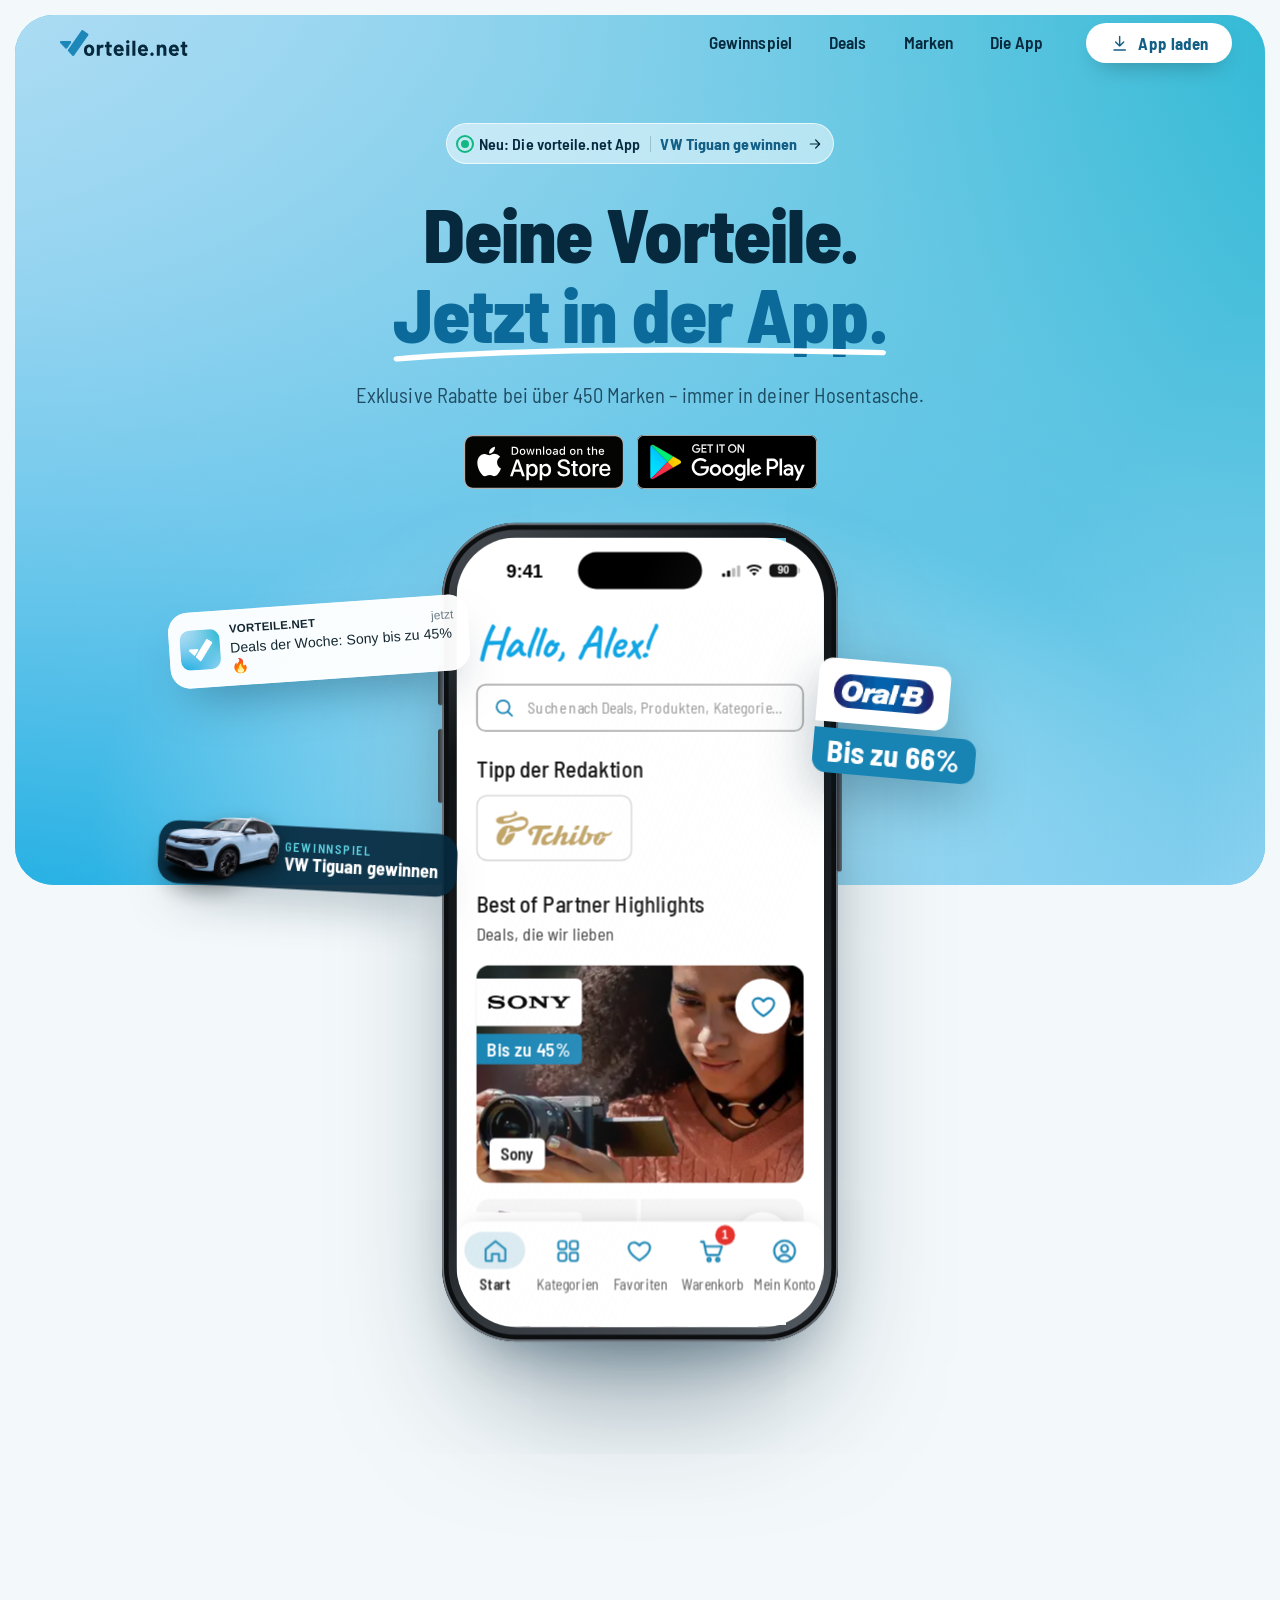
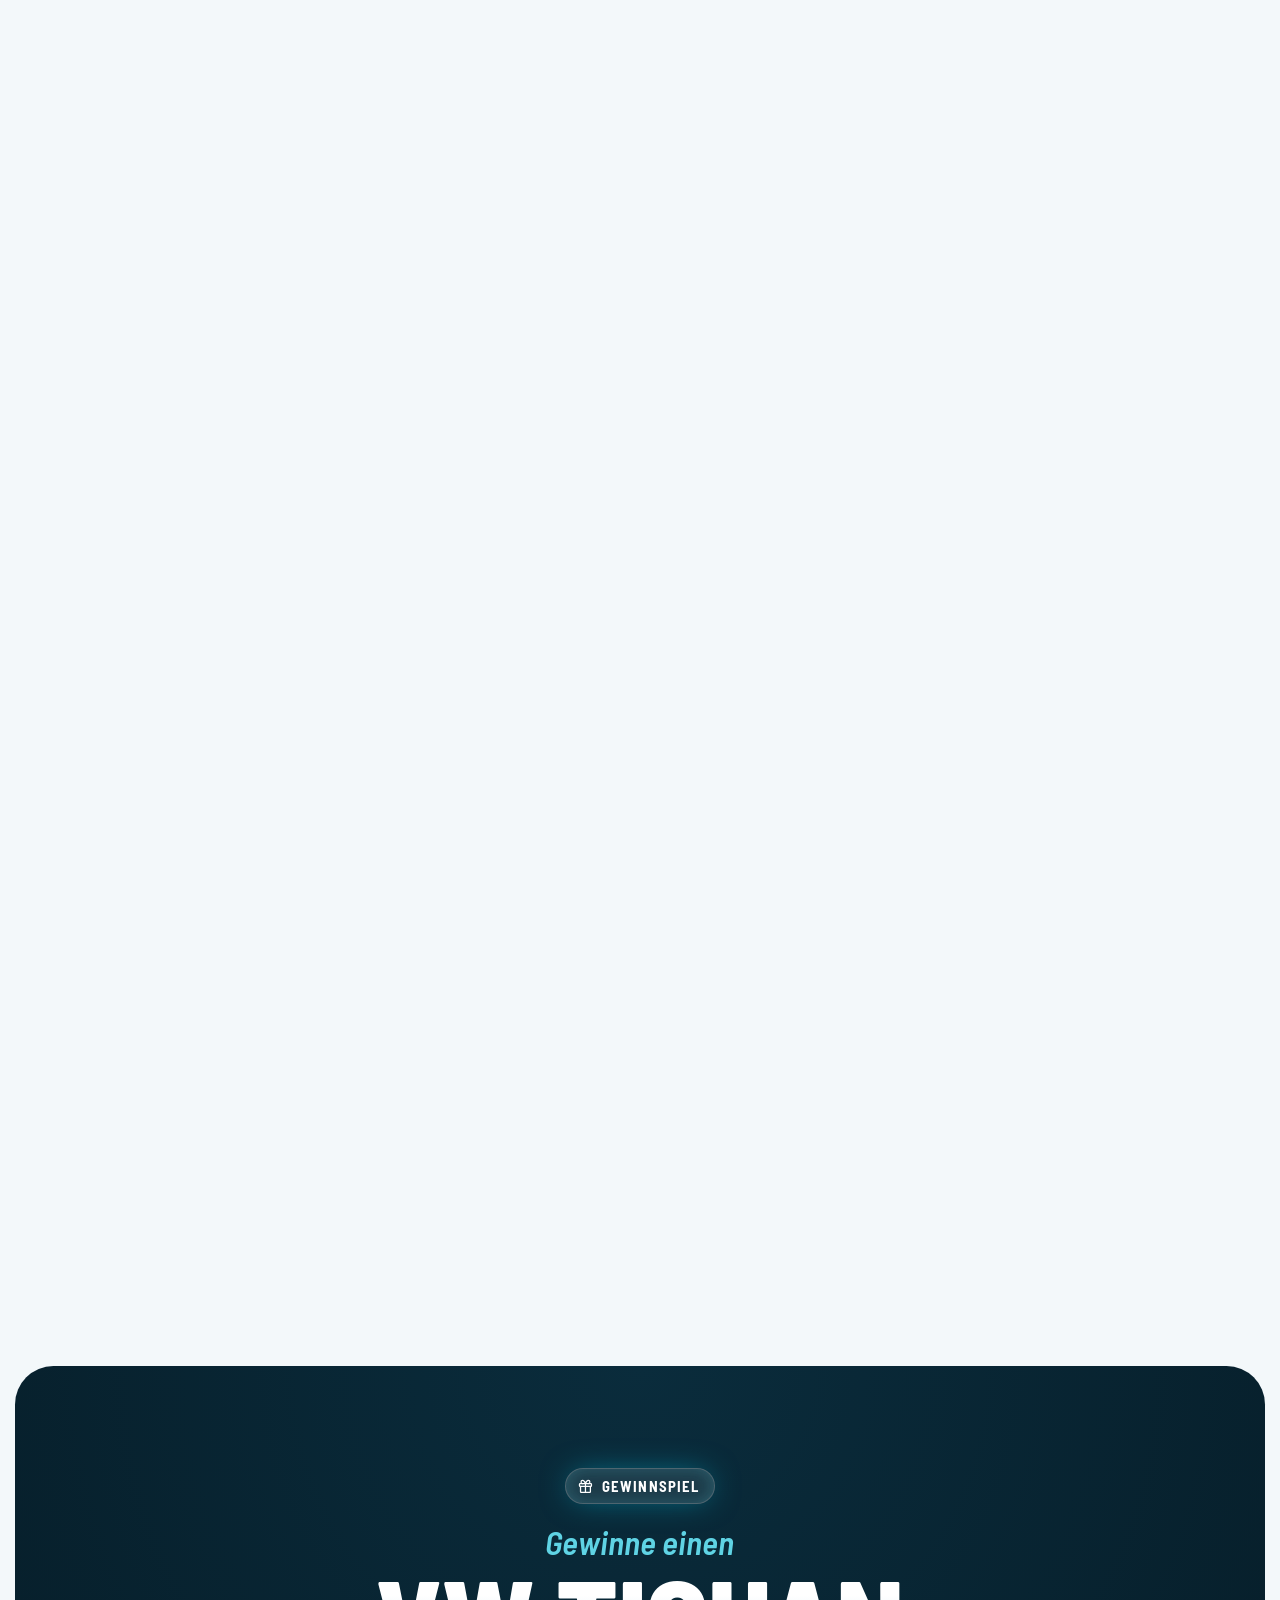
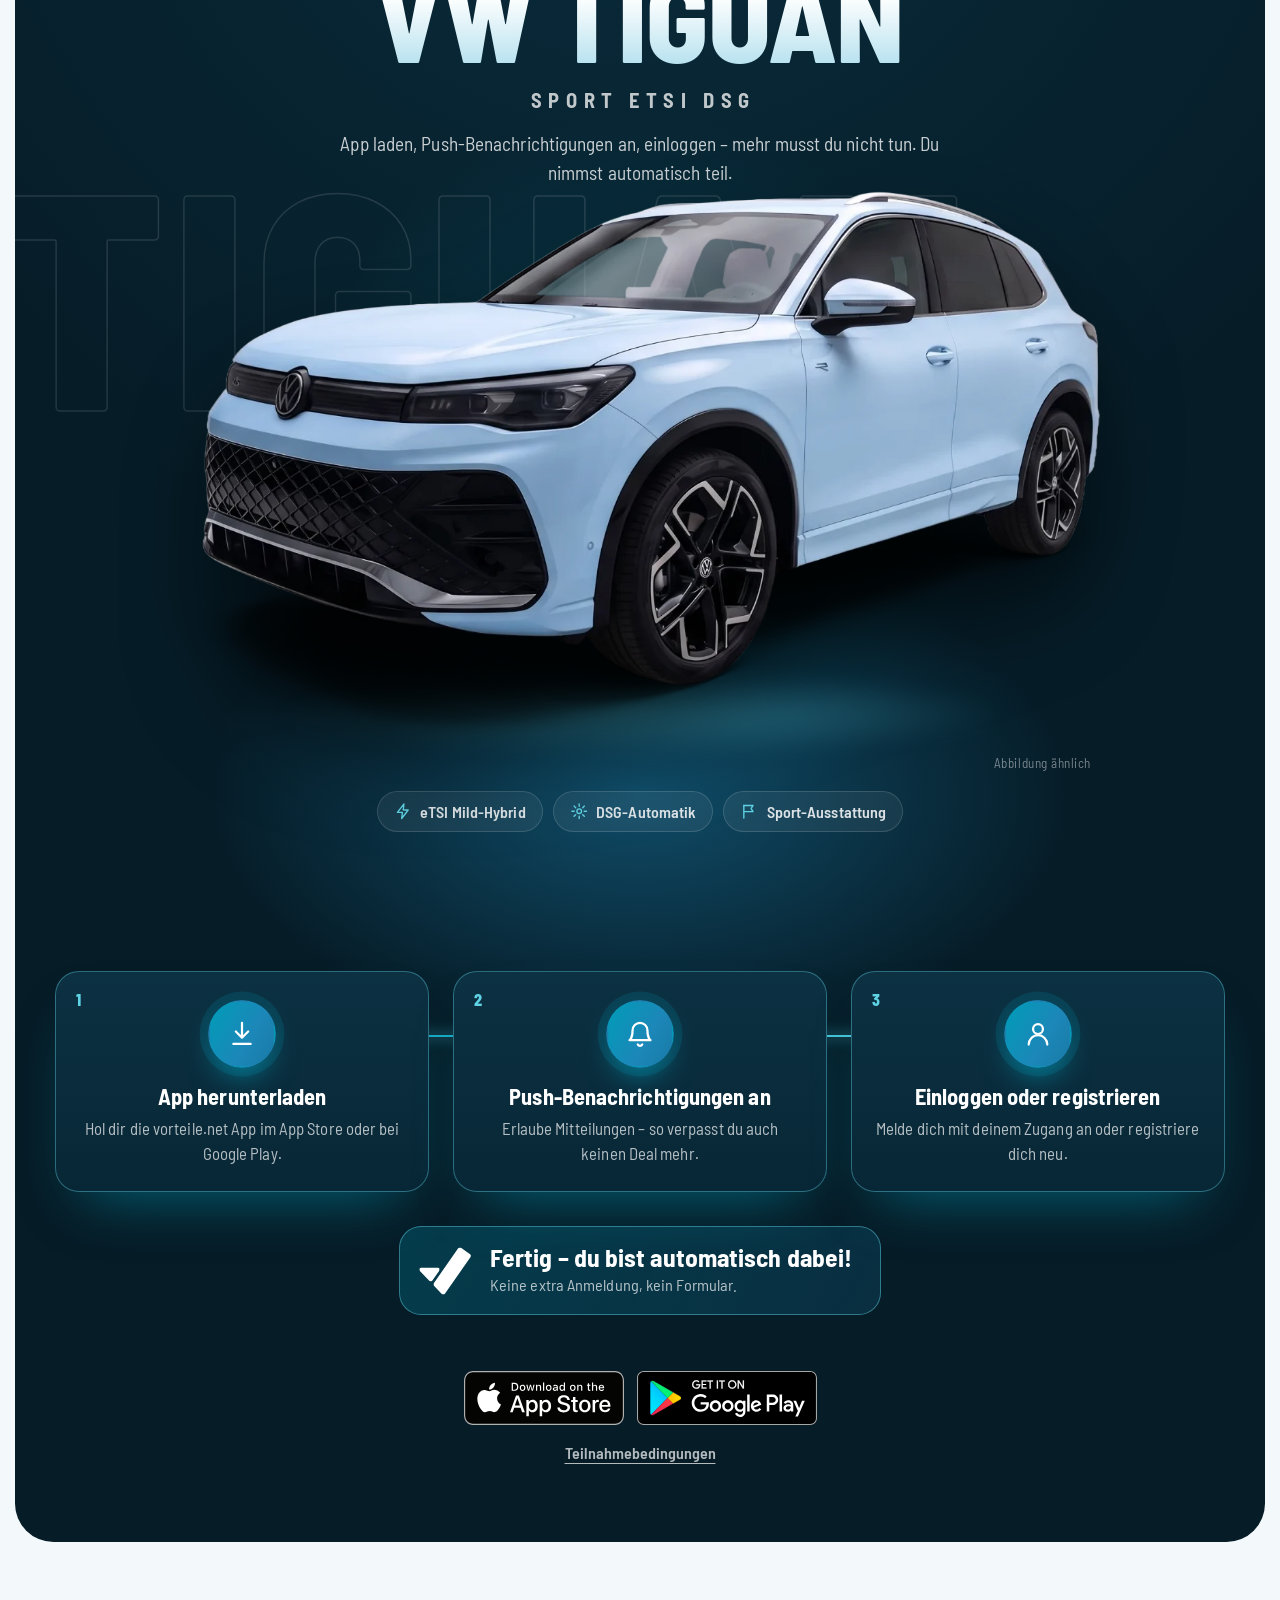
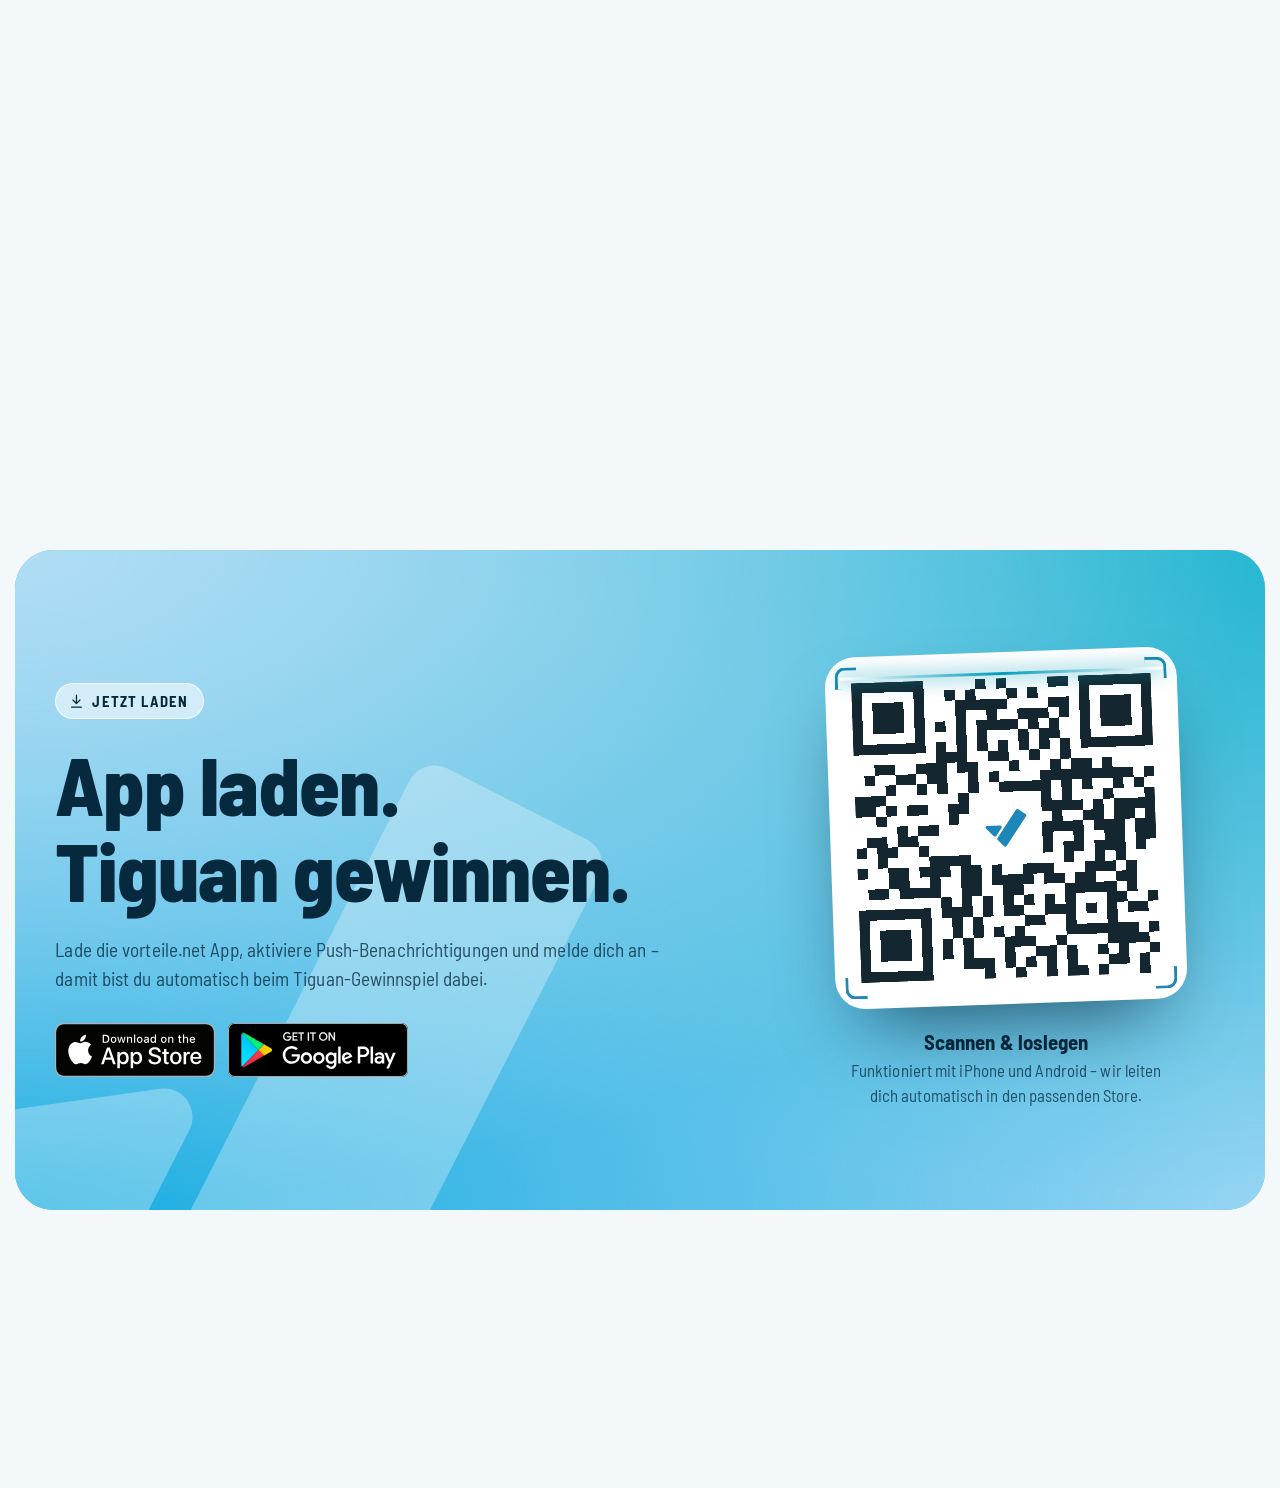
==== commit 6914025d: "Häkchen-Logo in Mitteilungen, Pop-outs und Sticky-Leiste korrigiert Das wiederverwendete SVG-Symbol " ====
--- a/index.html
+++ b/index.html
@@ -244,10 +244,10 @@
               <div class="lock__date">Dienstag, 17. November</div>
               <div class="lock__time">9:41</div>
               <div class="lock__notes" data-notes>
-                <div class="note"><span class="note__icon"><svg viewBox="120 130 535 495"><use href="#mark"/></svg></span><div><span class="note__meta"><b>vorteile.net</b><span>jetzt</span></span><span class="note__text"><b>Deals der Woche 47 🔥</b>Sony bis zu 45%, Samsung bis zu 30% und mehr.</span></div></div>
-                <div class="note"><span class="note__icon"><svg viewBox="120 130 535 495"><use href="#mark"/></svg></span><div><span class="note__meta"><b>vorteile.net</b><span>vor 5 Min.</span></span><span class="note__text"><b>Black Week Countdown</b>Nur noch heute: Extra-Rabatte im Vorteils-Shop.</span></div></div>
-                <div class="note"><span class="note__icon"><svg viewBox="120 130 535 495"><use href="#mark"/></svg></span><div><span class="note__meta"><b>vorteile.net</b><span>vor 1 Std.</span></span><span class="note__text"><b>Advents-Special 🎁</b>Neue Gutscheine in der Gutscheinwelt.</span></div></div>
-                <div class="note note--win"><span class="note__icon"><svg viewBox="120 130 535 495"><use href="#mark"/></svg></span><div><span class="note__meta"><b>vorteile.net</b><span>gestern</span></span><span class="note__text"><b>Gewinne einen VW Tiguan 🚙</b>App laden, Push an, einloggen – fertig.</span></div></div>
+                <div class="note"><span class="note__icon"><svg viewBox="120 130 535 495"><use href="#mark" x="120" y="130" width="535" height="495"/></svg></span><div><span class="note__meta"><b>vorteile.net</b><span>jetzt</span></span><span class="note__text"><b>Deals der Woche 47 🔥</b>Sony bis zu 45%, Samsung bis zu 30% und mehr.</span></div></div>
+                <div class="note"><span class="note__icon"><svg viewBox="120 130 535 495"><use href="#mark" x="120" y="130" width="535" height="495"/></svg></span><div><span class="note__meta"><b>vorteile.net</b><span>vor 5 Min.</span></span><span class="note__text"><b>Black Week Countdown</b>Nur noch heute: Extra-Rabatte im Vorteils-Shop.</span></div></div>
+                <div class="note"><span class="note__icon"><svg viewBox="120 130 535 495"><use href="#mark" x="120" y="130" width="535" height="495"/></svg></span><div><span class="note__meta"><b>vorteile.net</b><span>vor 1 Std.</span></span><span class="note__text"><b>Advents-Special 🎁</b>Neue Gutscheine in der Gutscheinwelt.</span></div></div>
+                <div class="note note--win"><span class="note__icon"><svg viewBox="120 130 535 495"><use href="#mark" x="120" y="130" width="535" height="495"/></svg></span><div><span class="note__meta"><b>vorteile.net</b><span>gestern</span></span><span class="note__text"><b>Gewinne einen VW Tiguan 🚙</b>App laden, Push an, einloggen – fertig.</span></div></div>
               </div>
               <span class="lock__bar"></span>
             </section>
@@ -271,7 +271,7 @@
       <!-- Hero -->
       <div class="pop" data-pop="0" data-side="left" data-ay="top" data-dy="90" data-r="-4" data-ov="36">
         <div class="pop__in pop-note">
-          <span class="pop-note__icon"><svg viewBox="120 130 535 495"><use href="#mark"/></svg></span>
+          <span class="pop-note__icon"><svg viewBox="120 130 535 495"><use href="#mark" x="120" y="130" width="535" height="495"/></svg></span>
           <span class="pop-note__body"><span class="pop-note__meta"><b>vorteile.net</b><span>jetzt</span></span><span class="pop-note__text">Deals der Woche: Sony bis zu 45% 🔥</span></span>
         </div>
       </div>
@@ -327,7 +327,7 @@
       <!-- Kapitel 4: Push -->
       <div class="pop" data-pop="4" data-side="in" data-dy="-110" data-r="-3" data-ov="60">
         <div class="pop__in pop-note">
-          <span class="pop-note__icon"><svg viewBox="120 130 535 495"><use href="#mark"/></svg></span>
+          <span class="pop-note__icon"><svg viewBox="120 130 535 495"><use href="#mark" x="120" y="130" width="535" height="495"/></svg></span>
           <span class="pop-note__body"><span class="pop-note__meta"><b>vorteile.net</b><span>jetzt</span></span><span class="pop-note__text">Deals der Woche 47 sind da 🔥</span></span>
         </div>
       </div>
@@ -570,7 +570,7 @@
 <!-- =========================================== Download -->
 <section class="cta" id="download">
   <div class="cta__panel">
-    <div class="cta__bg" aria-hidden="true"><svg class="cta__watermark" viewBox="120 130 535 495"><use href="#mark"/></svg></div>
+    <div class="cta__bg" aria-hidden="true"><svg class="cta__watermark" viewBox="120 130 535 495"><use href="#mark" x="120" y="130" width="535" height="495"/></svg></div>
     <div class="cta__grid container">
       <div class="cta__copy">
         <span class="chip chip--white" data-reveal><svg class="i" aria-hidden="true"><use href="#i-download"/></svg>Jetzt laden</span>
@@ -625,7 +625,7 @@
 
 <!-- =========================================== Sticky-Leiste (nur Smartphone, nach dem Hero) -->
 <div class="sticky-app" data-sticky aria-hidden="true">
-  <span class="sticky-app__icon"><svg viewBox="120 130 535 495" aria-hidden="true"><use href="#mark"/></svg></span>
+  <span class="sticky-app__icon"><svg viewBox="120 130 535 495" aria-hidden="true"><use href="#mark" x="120" y="130" width="535" height="495"/></svg></span>
   <span class="sticky-app__text"><b>vorteile.net App</b><small>Laden &amp; VW Tiguan gewinnen</small></span>
   <a class="btn btn--primary btn--sm" href="https://apps.apple.com/de/app/vorteile-net/id6807748597" data-store="auto" data-medium="sticky" tabindex="-1">Laden</a>
 </div>
--- a/assets/css/style.css
+++ b/assets/css/style.css
@@ -800,7 +800,7 @@
 .brands, .deals, .footer { content-visibility: auto; contain-intrinsic-size: auto 900px; }
 
 /* ------------------------------------------------------------------ Konfetti */
-.confetti { position: fixed; inset: 0; z-index: 70; pointer-events: none; width: 100%; height: 100%; }
+.confetti { display: none; position: fixed; inset: 0; z-index: 70; pointer-events: none; width: 100%; height: 100%; }
 
 /* ------------------------------------------------------------------ Responsive */
 @media (max-width: 1100px) {
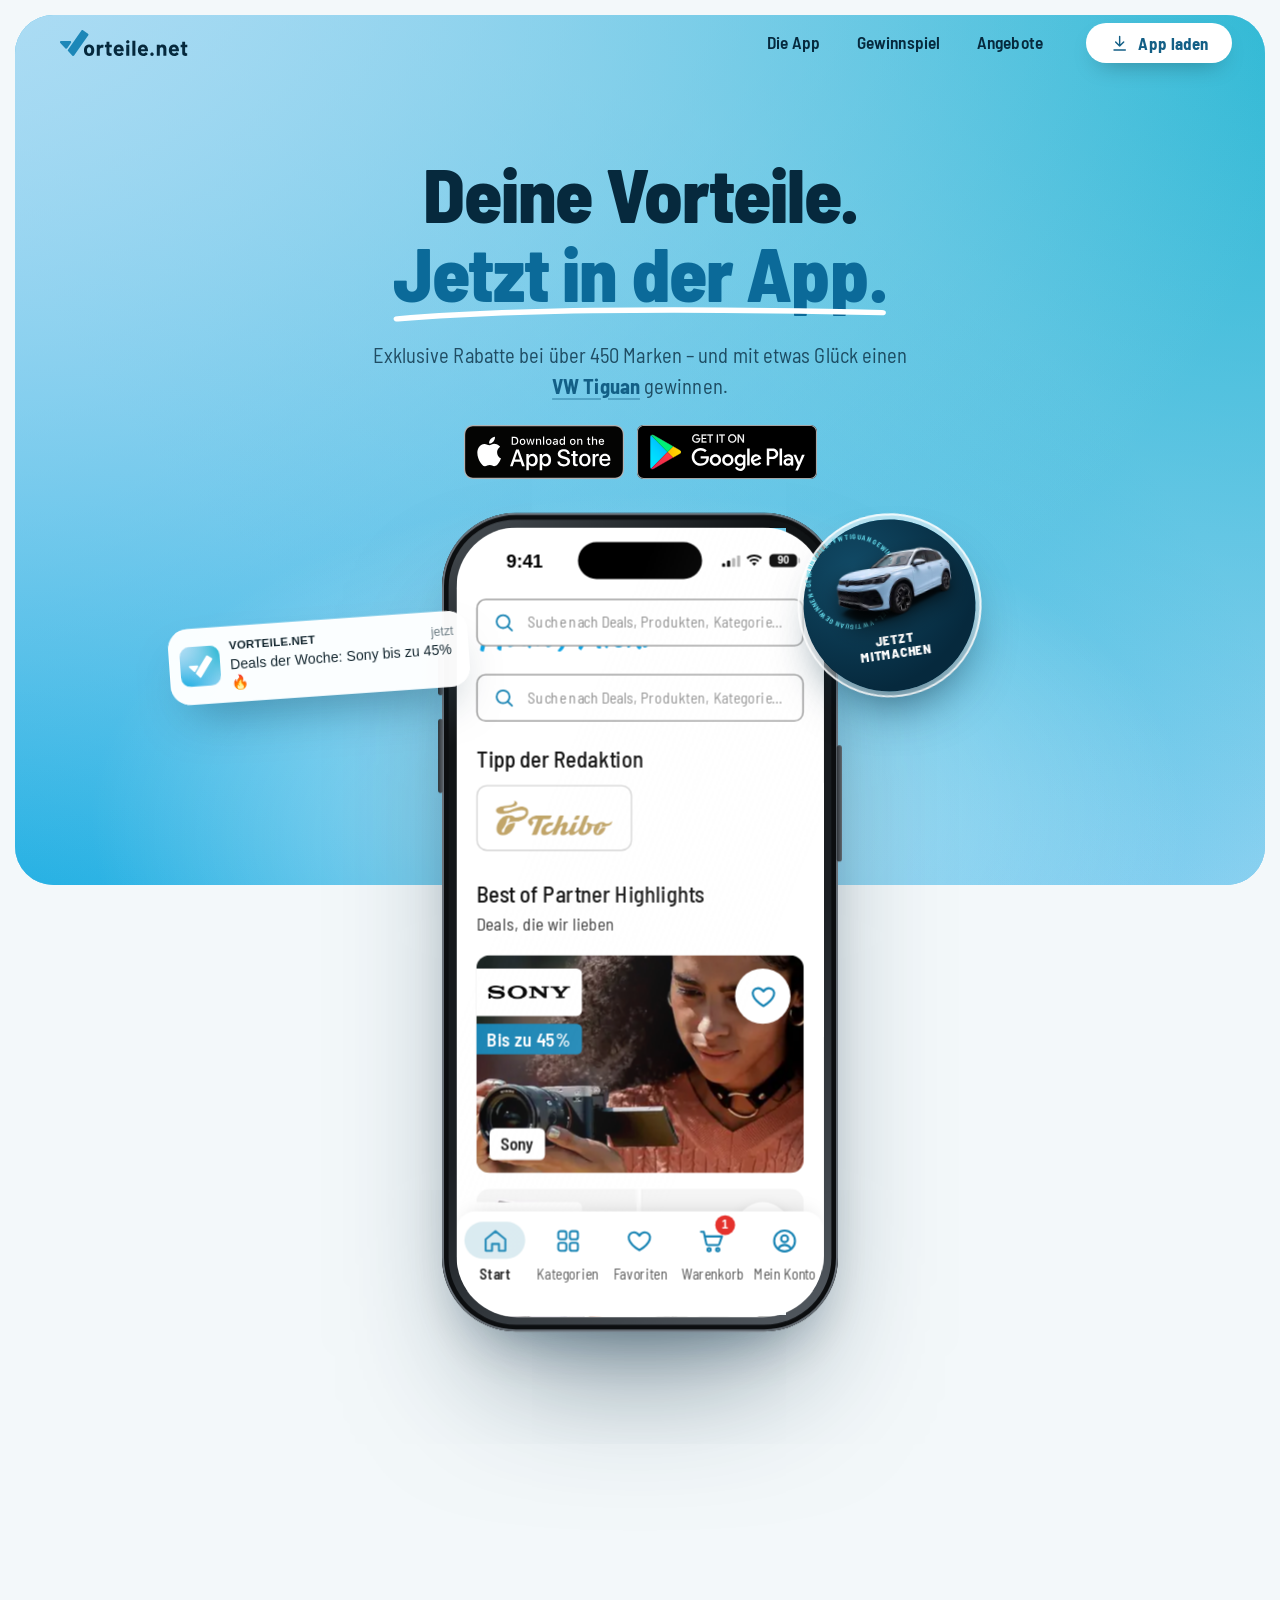
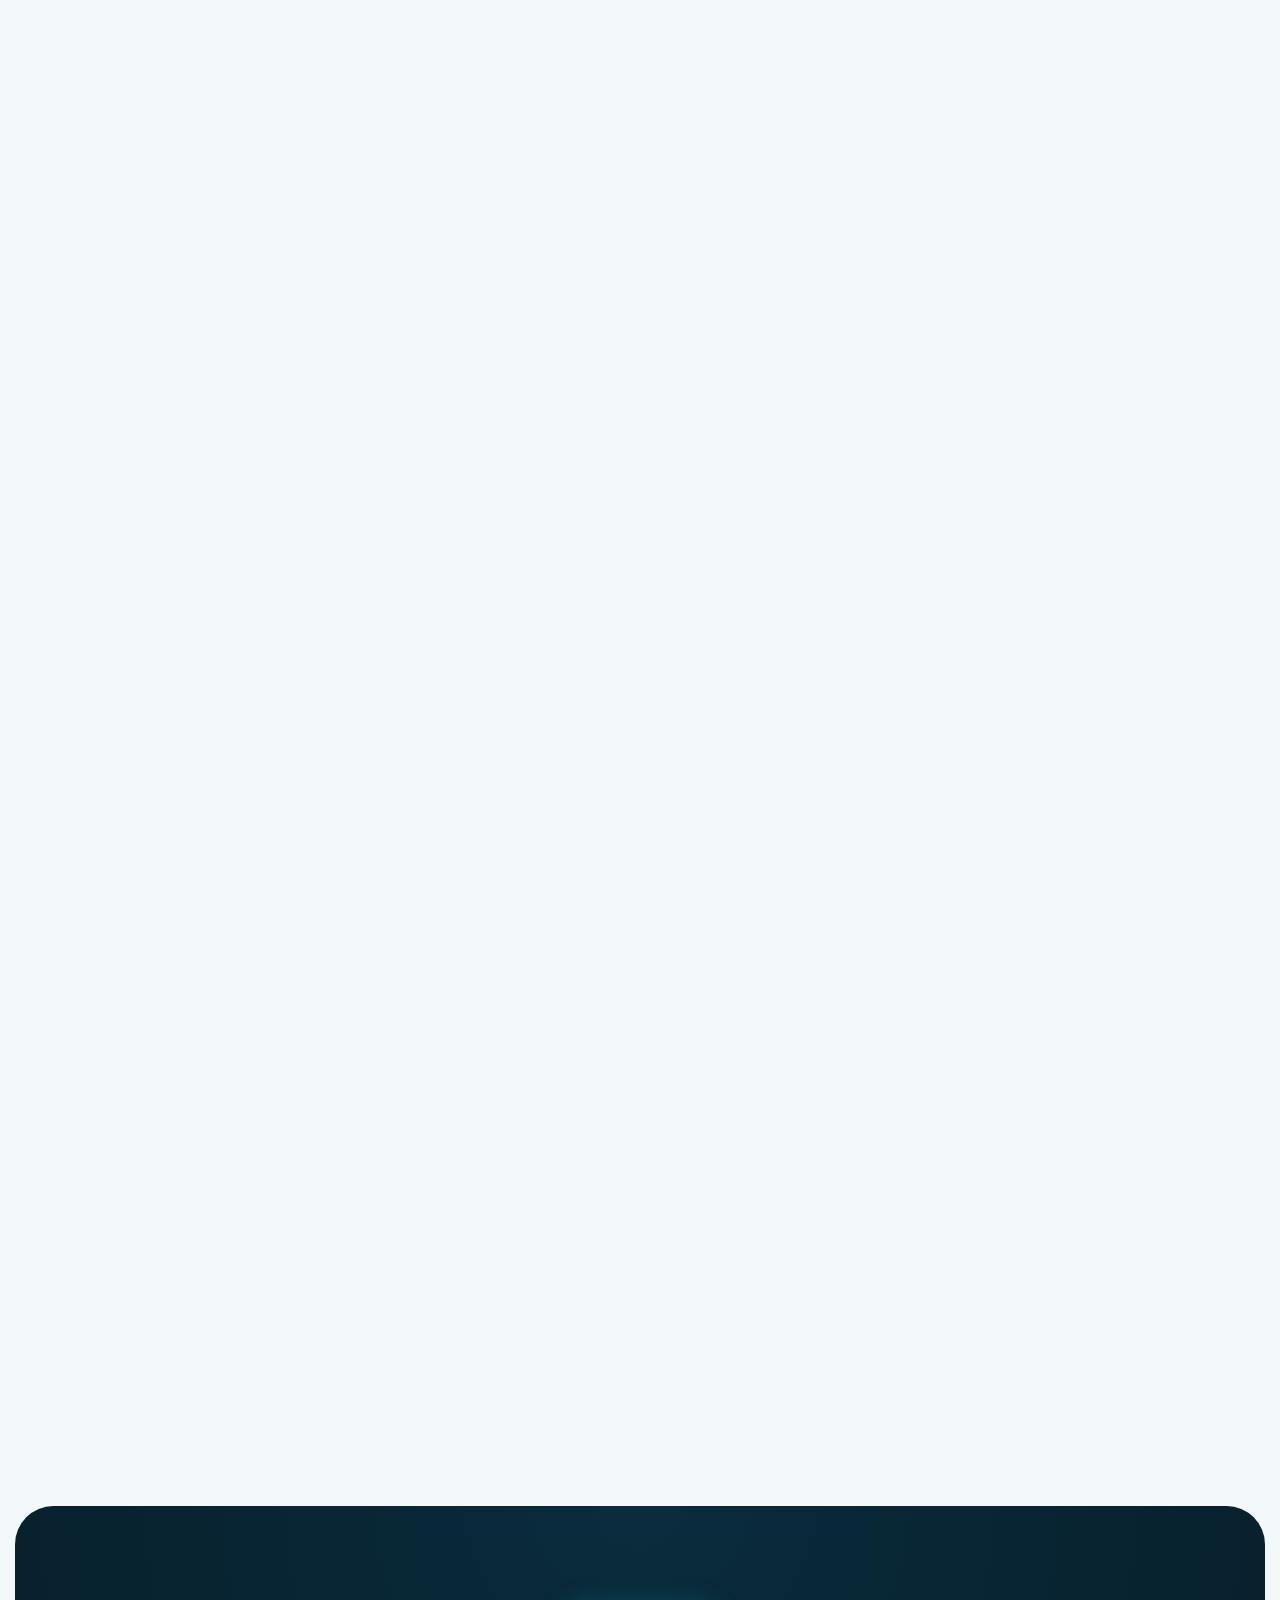
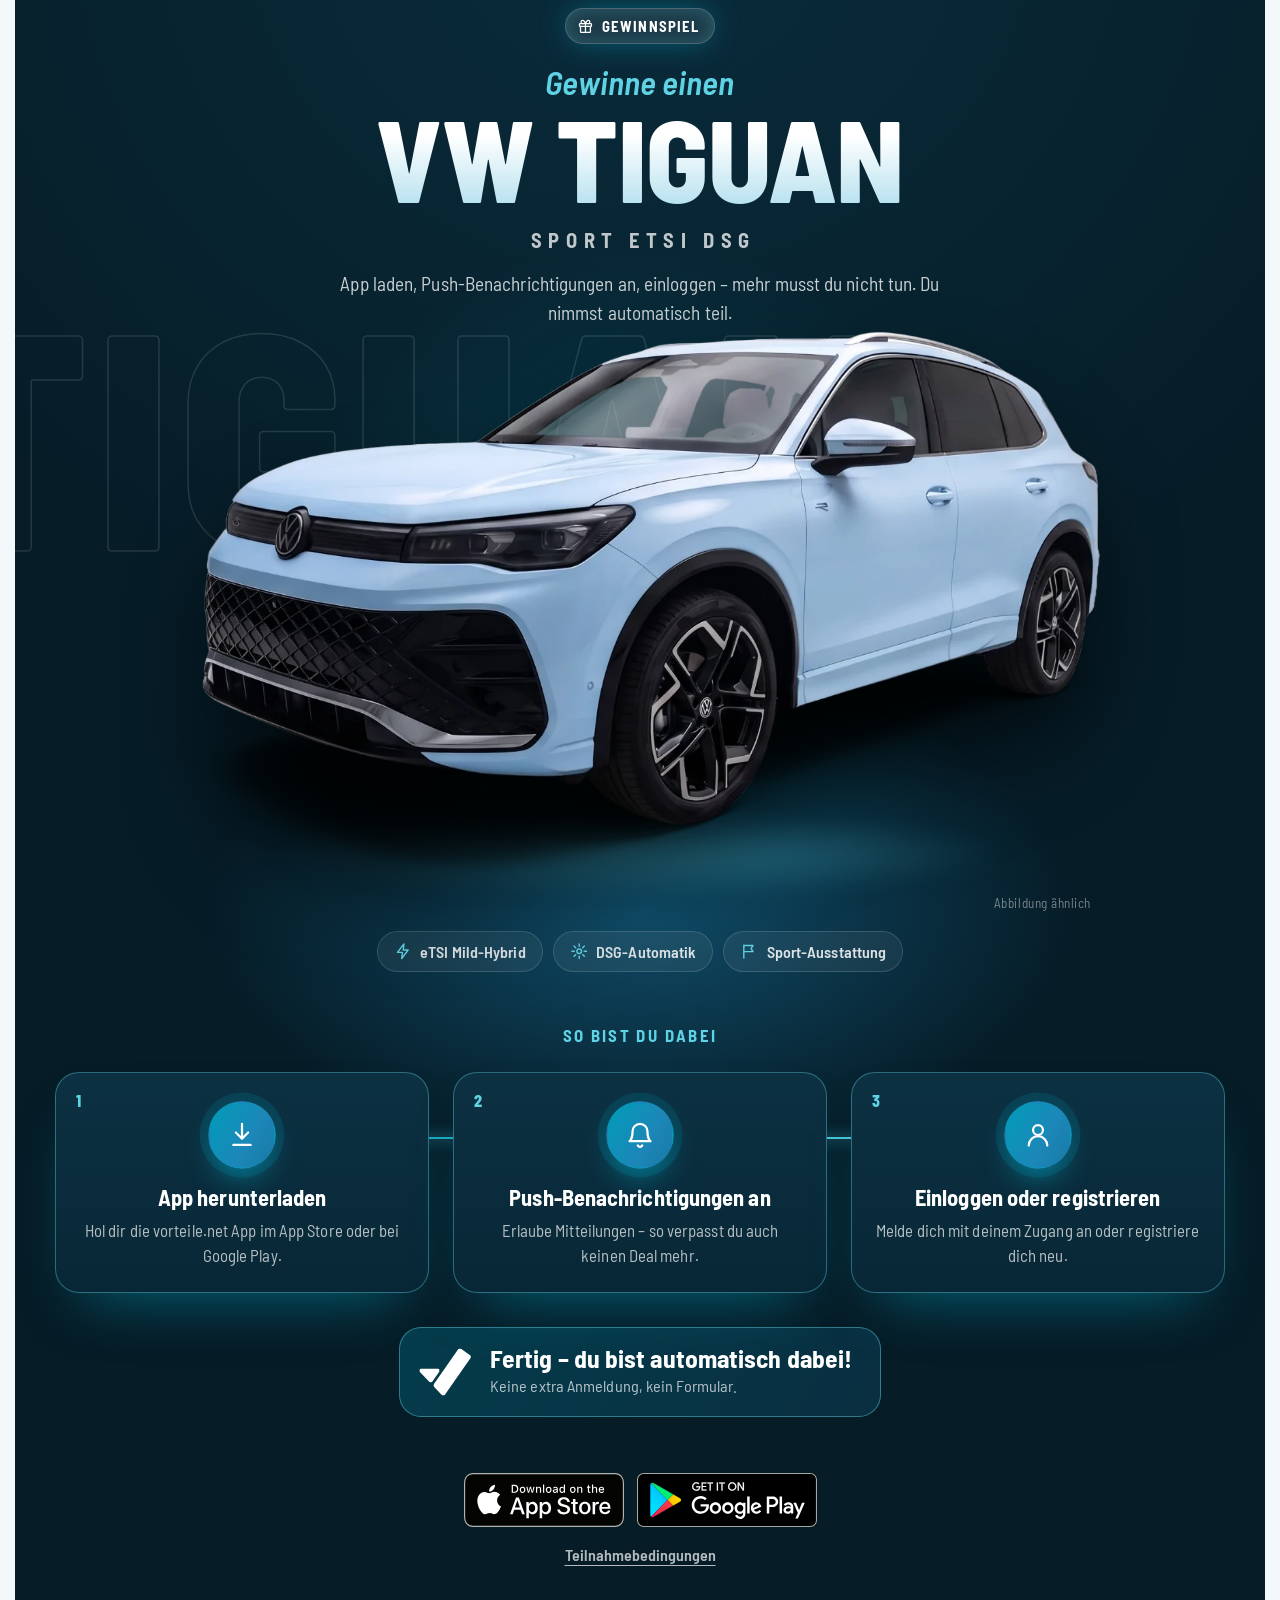
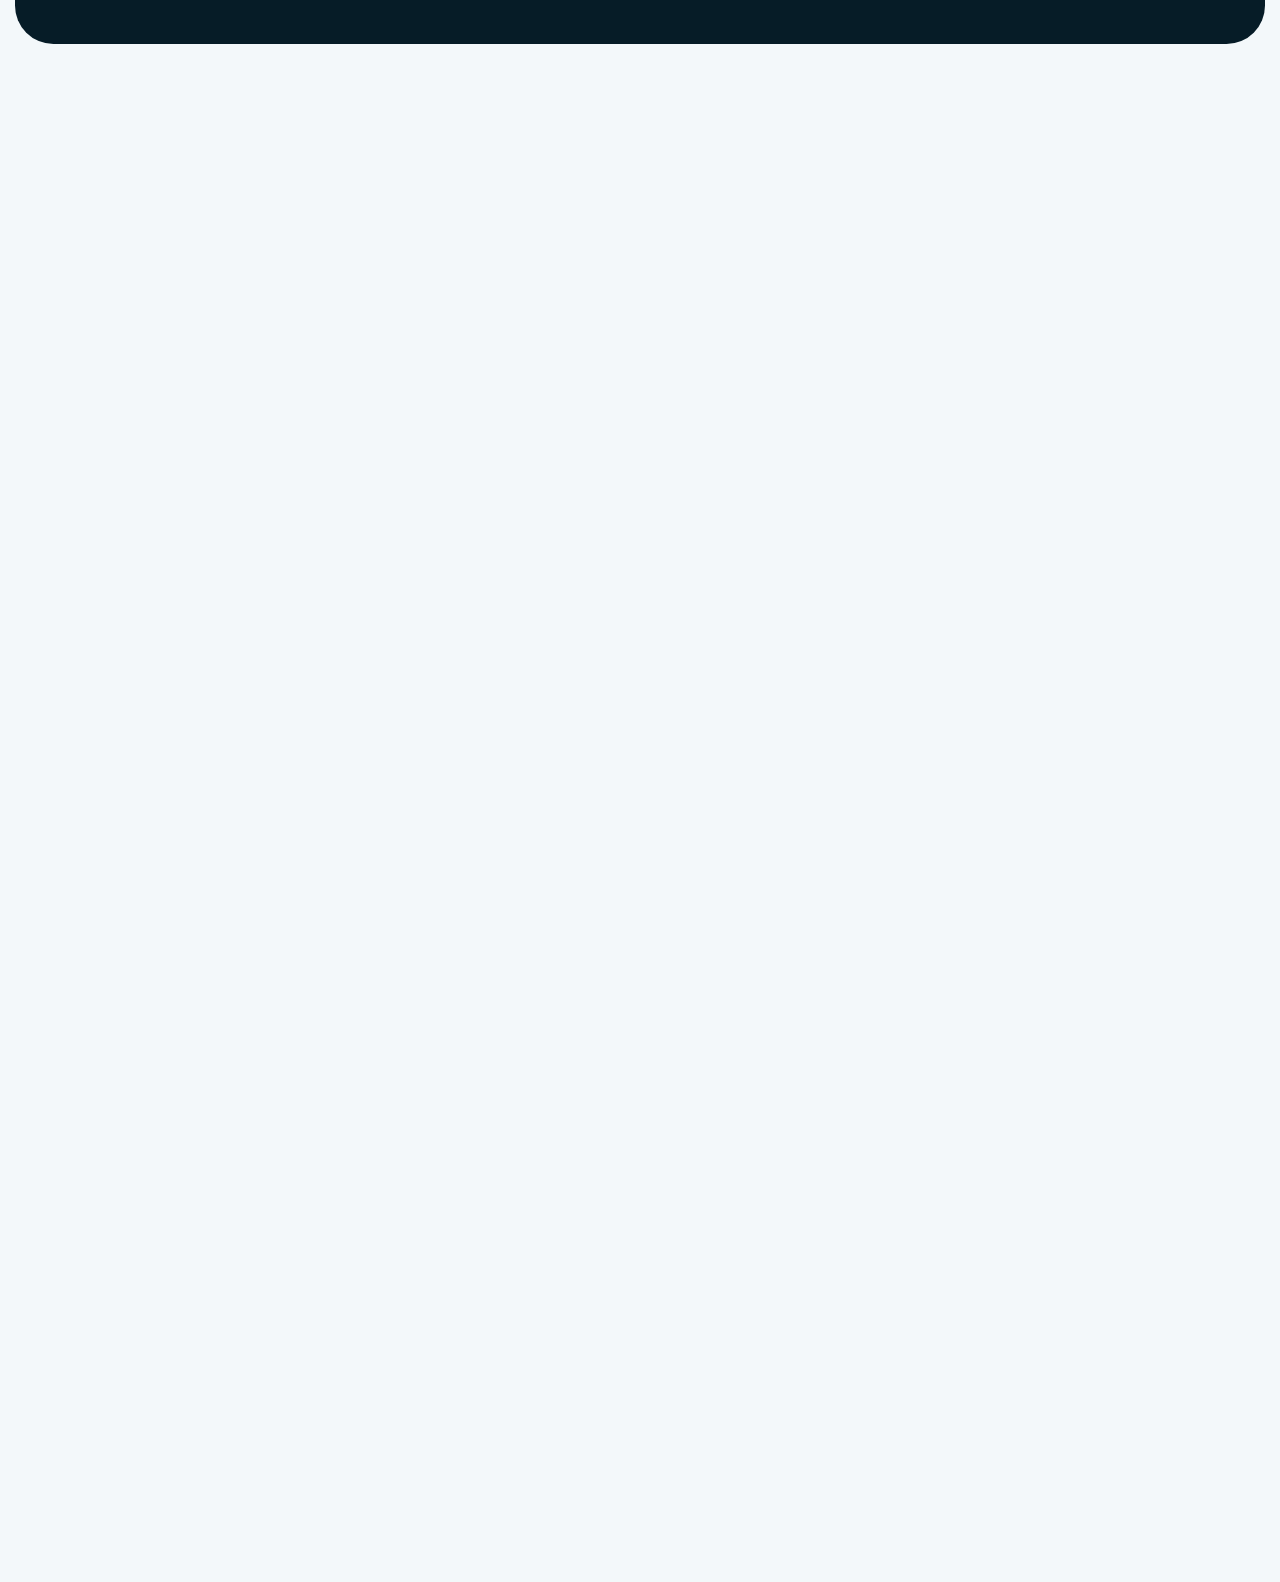
==== commit 6225adc4: "Seite kürzer: 2 App-Kapitel, direkt Gewinnspiel, kurze Angebote - Hero: Box über der Headline entfer" ====
--- a/index.html
+++ b/index.html
@@ -147,10 +147,9 @@
       <svg viewBox="0 0 1127.48 229.82" aria-hidden="true"><use href="#logo"/></svg>
     </a>
     <nav class="nav__links" aria-label="Hauptnavigation">
+      <a href="#app">Die App</a>
       <a href="#gewinnspiel">Gewinnspiel</a>
-      <a href="#deals">Deals</a>
-      <a href="#marken">Marken</a>
-      <a href="#app">Die App</a>
+      <a href="#angebote">Angebote</a>
     </nav>
     <a class="btn btn--nav" href="#download" data-store="auto" data-medium="nav">
       <svg class="i" aria-hidden="true"><use href="#i-download"/></svg><span>App laden</span>
@@ -268,48 +267,41 @@
          data-pop = Kapitel, data-side = left/right (Hero) bzw. in (zum Text hin) / out (vom Text weg),
          data-ay = top: Höhe relativ zur Oberkante des Handys, data-dy = Versatz, data-r = Drehung, data-ov = Überlappung mit dem Handy -->
     <div class="pops" data-pops>
-      <!-- Hero -->
-      <div class="pop" data-pop="0" data-side="left" data-ay="top" data-dy="90" data-r="-4" data-ov="36">
+      <!-- Hero: auffälliger Verweis aufs Gewinnspiel (klickbar) + Push -->
+      <div class="pop pop--link" data-pop="0" data-early data-side="right" data-ay="top" data-dy="70" data-r="-8" data-ov="46">
+        <a class="pop__in win-sticker" href="#gewinnspiel" aria-label="Zum Gewinnspiel: VW Tiguan gewinnen" tabindex="-1">
+          <span class="win-sticker__ring"><svg viewBox="0 0 200 200" aria-hidden="true"><defs><path id="sticker-ring" d="M100 100m-80 0a80 80 0 1 1 160 0a80 80 0 1 1-160 0"/></defs><text><textPath href="#sticker-ring" textLength="500" lengthAdjust="spacing">GEWINNSPIEL • VW TIGUAN GEWINNEN • GEWINNSPIEL • VW TIGUAN GEWINNEN • </textPath></text></svg></span>
+          <img src="assets/img/tiguan-xs.webp" alt="" width="300" height="182">
+          <span class="win-sticker__cta">Jetzt<br>mitmachen</span>
+        </a>
+      </div>
+      <div class="pop" data-pop="0" data-side="left" data-ay="top" data-dy="110" data-r="-4" data-ov="36">
         <div class="pop__in pop-note">
           <span class="pop-note__icon"><svg viewBox="120 130 535 495"><use href="#mark" x="120" y="130" width="535" height="495"/></svg></span>
           <span class="pop-note__body"><span class="pop-note__meta"><b>vorteile.net</b><span>jetzt</span></span><span class="pop-note__text">Deals der Woche: Sony bis zu 45% 🔥</span></span>
         </div>
       </div>
-      <div class="pop" data-pop="0" data-side="right" data-ay="top" data-dy="150" data-r="5" data-ov="30">
-        <div class="pop__in pop-flag"><span class="pop-flag__logo"><img src="assets/img/deals/oral-b-logo.webp" alt="" width="120" height="60"></span><span class="pop-flag__off">Bis zu 66%</span></div>
-      </div>
-      <div class="pop" data-pop="0" data-side="left" data-ay="top" data-dy="290" data-r="3" data-ov="20">
-        <div class="pop__in pop-win"><img data-src="assets/img/tiguan-xs.webp" alt="" width="300" height="182"><span><small>Gewinnspiel</small><b>VW Tiguan gewinnen</b></span></div>
-      </div>
-
-      <!-- Kapitel 1: Deals -->
-      <div class="pop" data-pop="1" data-side="in" data-dy="-120" data-r="-5" data-ov="60">
+
+      <!-- Kapitel 1: Deals (Phase a) & Kategorien (Phase b) -->
+      <div class="pop" data-pop="1" data-phase="a" data-side="in" data-dy="-110" data-r="-5" data-ov="60">
         <div class="pop__in pop-deal">
-          <img data-src="assets/img/deals/sm/samsung.webp" alt="" width="800" height="400">
+          <img data-src="assets/img/deals/sm/samsung.webp" alt="" width="480" height="240">
           <span class="pop-deal__flags"><span class="app-flag-logo"><img data-src="assets/img/deals/samsung-logo.webp" alt=""></span><span class="app-flag-off">Bis zu 30%</span></span>
           <span class="app-deal__name">Samsung</span>
         </div>
       </div>
-      <div class="pop" data-pop="1" data-side="out" data-dy="130" data-r="4" data-ov="40">
+      <div class="pop" data-pop="1" data-phase="a" data-side="out" data-dy="140" data-r="4" data-ov="40">
         <div class="pop__in pop-toast"><span class="pop-toast__icon pop-toast__icon--heart"><svg class="i"><use href="#i-heart"/></svg></span>Zu Favoriten hinzugefügt</div>
       </div>
-      <div class="pop" data-pop="1" data-side="in" data-dy="150" data-r="4" data-ov="30">
-        <div class="pop__in pop-flag"><span class="pop-flag__logo"><img data-src="assets/img/deals/sony-logo.webp" alt="" width="120" height="60"></span><span class="pop-flag__off">Bis zu 45%</span></div>
-      </div>
-
-      <!-- Kapitel 2: Kategorien -->
-      <div class="pop" data-pop="2" data-side="in" data-dy="-140" data-r="5" data-ov="50">
+      <div class="pop" data-pop="1" data-phase="b" data-side="in" data-dy="-120" data-r="5" data-ov="50">
         <div class="pop__in pop-tile"><img data-src="assets/img/app/kat-reisen.webp" alt="" width="300" height="184"></div>
       </div>
-      <div class="pop" data-pop="2" data-side="in" data-dy="110" data-r="-4" data-ov="30">
-        <div class="pop__in pop-tile"><img data-src="assets/img/app/kat-technik.webp" alt="" width="300" height="184"></div>
-      </div>
-      <div class="pop" data-pop="2" data-side="out" data-dy="-40" data-r="-3" data-ov="34">
+      <div class="pop" data-pop="1" data-phase="b" data-side="out" data-dy="120" data-r="-3" data-ov="34">
         <div class="pop__in pop-chip"><b>15</b><span>Welten<small>450+ Marken</small></span></div>
       </div>
 
-      <!-- Kapitel 3: Vorteils-Shop -->
-      <div class="pop" data-pop="3" data-side="in" data-dy="-80" data-r="-4" data-ov="50">
+      <!-- Kapitel 2: Vorteils-Shop (Phase a) & Push (Phase b) -->
+      <div class="pop" data-pop="2" data-phase="a" data-side="in" data-dy="-90" data-r="-4" data-ov="50">
         <div class="pop__in pop-prod">
           <span class="pop-prod__img"><img data-src="assets/img/products/bose-bt-lautsprecher-soundlink-flex-black.webp" alt="" width="480" height="480"><em>-21%</em></span>
           <span class="pop-prod__brand">Bose</span>
@@ -317,25 +309,17 @@
           <span class="pop-prod__price"><b>134,95 €</b><s>169,99 €</s></span>
         </div>
       </div>
-      <div class="pop" data-pop="3" data-side="out" data-dy="190" data-r="3" data-ov="44">
+      <div class="pop" data-pop="2" data-phase="a" data-side="out" data-dy="-170" data-r="3" data-ov="44">
         <div class="pop__in pop-toast"><span class="pop-toast__icon"><svg class="i"><use href="#i-cart"/></svg></span>In den Warenkorb gelegt</div>
       </div>
-      <div class="pop" data-pop="3" data-side="out" data-dy="-190" data-r="6" data-ov="30">
-        <div class="pop__in pop-tag"><img data-src="assets/img/products/apple-airtag-2-gen-4er-pack.webp" alt="" width="480" height="480"><span><small>Apple</small><b>-15%</b></span></div>
-      </div>
-
-      <!-- Kapitel 4: Push -->
-      <div class="pop" data-pop="4" data-side="in" data-dy="-110" data-r="-3" data-ov="60">
+      <div class="pop" data-pop="2" data-phase="b" data-side="in" data-dy="-110" data-r="-3" data-ov="60">
         <div class="pop__in pop-note">
           <span class="pop-note__icon"><svg viewBox="120 130 535 495"><use href="#mark" x="120" y="130" width="535" height="495"/></svg></span>
           <span class="pop-note__body"><span class="pop-note__meta"><b>vorteile.net</b><span>jetzt</span></span><span class="pop-note__text">Deals der Woche 47 sind da 🔥</span></span>
         </div>
       </div>
-      <div class="pop" data-pop="4" data-side="in" data-dy="70" data-r="3" data-ov="40">
+      <div class="pop" data-pop="2" data-phase="b" data-side="out" data-dy="150" data-r="3" data-ov="40">
         <div class="pop__in pop-win"><img data-src="assets/img/tiguan-xs.webp" alt="" width="300" height="182"><span><small>Gewinnspiel</small><b>VW Tiguan gewinnen</b></span></div>
-      </div>
-      <div class="pop" data-pop="4" data-side="out" data-dy="-220" data-r="10" data-ov="26">
-        <div class="pop__in pop-bell"><svg class="i"><use href="#i-bell"/></svg><em>3</em></div>
       </div>
     </div>
   </div>
@@ -344,17 +328,13 @@
   <header class="chapter chapter--hero" data-chapter="0">
     <div class="hero__panel">
       <div class="hero__copy container" data-hero-copy>
-        <a class="pill-live" href="#gewinnspiel" data-intro="1">
-          <span class="pill-live__dot"></span>Neu: Die vorteile.net App<span class="pill-live__sep"></span><b>VW Tiguan gewinnen</b>
-          <svg class="i" aria-hidden="true"><use href="#i-arrow"/></svg>
-        </a>
         <h1 class="hero__title">
           <span class="line"><span class="word">Deine</span> <span class="word">Vorteile.</span></span>
           <span class="line line--accent"><span class="word">Jetzt</span> <span class="word">in</span> <span class="word">der</span> <span class="word">App.</span>
             <svg class="hero__swoosh" viewBox="0 0 420 24" preserveAspectRatio="none" aria-hidden="true"><path d="M4 18C90 7 220 3 416 10"/></svg>
           </span>
         </h1>
-        <p class="hero__lead" data-intro="4">Exklusive Rabatte bei über 450 Marken – immer in deiner Hosentasche.</p>
+        <p class="hero__lead" data-intro="4">Exklusive Rabatte bei über 450 Marken – und mit etwas Glück einen <a class="hero__win-link" href="#gewinnspiel">VW&nbsp;Tiguan</a> gewinnen.</p>
         <div class="badges badges--center" data-intro="5">
           <a class="badge badge--ios" href="https://apps.apple.com/de/app/vorteile-net/id6807748597" data-store="ios" data-medium="hero" rel="noopener">
             <img src="assets/img/brand/app-store.svg" alt="Download on the App Store" width="161" height="54">
@@ -368,12 +348,12 @@
     </div>
   </header>
 
-  <!-- Kapitel 1: Start / Deals -->
+  <!-- Kapitel 1: Deals & Kategorien -->
   <article class="chapter chapter--left" data-chapter="1" id="app">
     <div class="chapter__text" data-chapter-text>
-      <span class="eyebrow"><svg class="i" aria-hidden="true"><use href="#i-home"/></svg>Start</span>
-      <h2>Deals, die du liebst. Auf einen Blick.</h2>
-      <p>Tipp der Redaktion, Partner-Highlights und die Deals der Woche – alles direkt auf deinem Startscreen. Mit einem Herz merkst du dir deine Favoriten.</p>
+      <span class="eyebrow"><svg class="i" aria-hidden="true"><use href="#i-home"/></svg>Deals &amp; Kategorien</span>
+      <h2>450+ Marken. 15 Welten. Eine App.</h2>
+      <p>Deals der Woche, Tipp der Redaktion und exklusive Rabatte – von Mobilität bis Gutscheinwelt. Favoriten merkst du dir mit einem Herz.</p>
       <ul class="chapter__facts">
         <li><b data-count="450" data-suffix="+">450+</b><span>Marken</span></li>
         <li><b>bis zu <span data-count="66">66</span>%</b><span>Rabatt</span></li>
@@ -381,30 +361,12 @@
     </div>
   </article>
 
-  <!-- Kapitel 2: Kategorien -->
+  <!-- Kapitel 2: Vorteils-Shop & Push -->
   <article class="chapter chapter--right" data-chapter="2">
     <div class="chapter__text" data-chapter-text>
-      <span class="eyebrow"><svg class="i" aria-hidden="true"><use href="#i-grid"/></svg>Kategorien</span>
-      <h2>15 Welten. Für alles, was dir wichtig ist.</h2>
-      <p>Von Mobilität über Reisen und Technik bis zur Gutscheinwelt: Stöbere durch alle Kategorien und finde deine Vorteile in Sekunden.</p>
-    </div>
-  </article>
-
-  <!-- Kapitel 3: Vorteils-Shop -->
-  <article class="chapter chapter--left" data-chapter="3">
-    <div class="chapter__text" data-chapter-text>
-      <span class="eyebrow"><svg class="i" aria-hidden="true"><use href="#i-bag"/></svg>Vorteils-Shop</span>
-      <h2>Markenprodukte bis zu 53% unter UVP.</h2>
-      <p>Bose, Garmin, Rowenta und viele mehr: Im Vorteils-Shop bestellst du ausgewählte Markenprodukte direkt in der App – ein Tipp, und es liegt im Warenkorb.</p>
-    </div>
-  </article>
-
-  <!-- Kapitel 4: Push -->
-  <article class="chapter chapter--right" data-chapter="4">
-    <div class="chapter__text" data-chapter-text>
-      <span class="eyebrow"><svg class="i" aria-hidden="true"><use href="#i-bell"/></svg>Push-Benachrichtigungen</span>
-      <h2>Kein Deal mehr verpassen.</h2>
-      <p>Aktiviere Mitteilungen und erfahre als Erstes von den Deals der Woche, Specials und neuen Partnern. Und mit Push an bist du auch beim Gewinnspiel dabei.</p>
+      <span class="eyebrow"><svg class="i" aria-hidden="true"><use href="#i-bag"/></svg>Shop &amp; Push</span>
+      <h2>Bestellen in Sekunden. Kein Deal verpassen.</h2>
+      <p>Markenprodukte bis zu 53% unter UVP direkt in der App bestellen – und per Push als Erstes von neuen Deals erfahren. Mit Push an bist du auch beim Gewinnspiel dabei.</p>
       <a class="tile__link" href="#gewinnspiel">Zum Gewinnspiel<svg class="i" aria-hidden="true"><use href="#i-arrow"/></svg></a>
     </div>
   </article>
@@ -491,110 +453,33 @@
   </div>
 </section>
 
-<!-- =========================================== Marken -->
-<section class="brands" id="marken">
-  <div class="brands__head container">
-    <h2 class="brands__title" data-reveal><b data-count="450" data-suffix="+">450+</b> Marken.<br>Eine App.</h2>
-    <p data-reveal>Von Apple bis Sixt: exklusive Mitarbeiterrabatte bei den Marken, die du wirklich nutzt – sortiert in 15 Welten.</p>
-  </div>
+<!-- =========================================== Attraktive Angebote -->
+<section class="deals" id="angebote">
+  <header class="section-head container">
+    <h2 class="title" data-reveal>Attraktive Angebote</h2>
+    <p class="subtitle" data-reveal>Eine kleine Auswahl – 450+ Marken warten in der App</p>
+  </header>
   <div class="marquee" style="--dur: 70s">
     <ul class="marquee__track"><li><img src="assets/img/logos/apple.svg" alt="Apple" loading="lazy" decoding="async"></li><li><img src="assets/img/logos/samsung.webp" alt="Samsung" loading="lazy" decoding="async"></li><li><img src="assets/img/logos/sony.webp" alt="Sony" loading="lazy" decoding="async"></li><li><img src="assets/img/logos/dyson.webp" alt="Dyson" loading="lazy" decoding="async"></li><li><img src="assets/img/logos/nintendo.webp" alt="Nintendo" loading="lazy" decoding="async"></li><li><img src="assets/img/logos/bose.svg" alt="Bose" loading="lazy" decoding="async"></li><li><img src="assets/img/logos/google.webp" alt="Google" loading="lazy" decoding="async"></li><li><img src="assets/img/logos/lenovo.webp" alt="Lenovo" loading="lazy" decoding="async"></li><li><img src="assets/img/logos/dell.svg" alt="Dell" loading="lazy" decoding="async"></li><li><img src="assets/img/logos/panasonic.webp" alt="Panasonic" loading="lazy" decoding="async"></li><li><img src="assets/img/logos/gopro.webp" alt="Gopro" loading="lazy" decoding="async"></li><li><img src="assets/img/logos/dji.webp" alt="Dji" loading="lazy" decoding="async"></li><li><img src="assets/img/logos/jbl.svg" alt="Jbl" loading="lazy" decoding="async"></li><li><img src="assets/img/logos/marshall.svg" alt="Marshall" loading="lazy" decoding="async"></li><li><img src="assets/img/logos/teufel.webp" alt="Teufel" loading="lazy" decoding="async"></li><li><img src="assets/img/logos/harman-kardon.webp" alt="Harman Kardon" loading="lazy" decoding="async"></li><li><img src="assets/img/logos/fujifilm.webp" alt="Fujifilm" loading="lazy" decoding="async"></li><li><img src="assets/img/logos/garmin.svg" alt="Garmin" loading="lazy" decoding="async"></li><li><img src="assets/img/logos/philips.webp" alt="Philips" loading="lazy" decoding="async"></li><li><img src="assets/img/logos/rowenta.webp" alt="Rowenta" loading="lazy" decoding="async"></li><li><img src="assets/img/logos/delonghi.webp" alt="De&#x27;Longhi" loading="lazy" decoding="async"></li><li><img src="assets/img/logos/kenwood.webp" alt="Kenwood" loading="lazy" decoding="async"></li><li><img src="assets/img/logos/smeg.webp" alt="Smeg" loading="lazy" decoding="async"></li><li><img src="assets/img/logos/kaercher.webp" alt="Kärcher" loading="lazy" decoding="async"></li><li><img src="assets/img/logos/makita.webp" alt="Makita" loading="lazy" decoding="async"></li><li><img src="assets/img/logos/stihl.webp" alt="Stihl" loading="lazy" decoding="async"></li><li><img src="assets/img/logos/tefal.webp" alt="Tefal" loading="lazy" decoding="async"></li><li><img src="assets/img/logos/wmf.svg" alt="Wmf" loading="lazy" decoding="async"></li><li><img src="assets/img/logos/stanley-1913.webp" alt="Stanley 1913" loading="lazy" decoding="async"></li><li><img src="assets/img/logos/tempur.webp" alt="Tempur" loading="lazy" decoding="async"></li><li><img src="assets/img/logos/emma-matratzen.webp" alt="Emma Matratzen" loading="lazy" decoding="async"></li><li><img src="assets/img/logos/tchibo.webp" alt="Tchibo" loading="lazy" decoding="async"></li><li><img src="assets/img/logos/media-markt-de.webp" alt="Media Markt DE" loading="lazy" decoding="async"></li><li aria-hidden="true"><img src="assets/img/logos/apple.svg" alt="" data-alt="Apple" loading="lazy" decoding="async"></li><li aria-hidden="true"><img src="assets/img/logos/samsung.webp" alt="" data-alt="Samsung" loading="lazy" decoding="async"></li><li aria-hidden="true"><img src="assets/img/logos/sony.webp" alt="" data-alt="Sony" loading="lazy" decoding="async"></li><li aria-hidden="true"><img src="assets/img/logos/dyson.webp" alt="" data-alt="Dyson" loading="lazy" decoding="async"></li><li aria-hidden="true"><img src="assets/img/logos/nintendo.webp" alt="" data-alt="Nintendo" loading="lazy" decoding="async"></li><li aria-hidden="true"><img src="assets/img/logos/bose.svg" alt="" data-alt="Bose" loading="lazy" decoding="async"></li><li aria-hidden="true"><img src="assets/img/logos/google.webp" alt="" data-alt="Google" loading="lazy" decoding="async"></li><li aria-hidden="true"><img src="assets/img/logos/lenovo.webp" alt="" data-alt="Lenovo" loading="lazy" decoding="async"></li><li aria-hidden="true"><img src="assets/img/logos/dell.svg" alt="" data-alt="Dell" loading="lazy" decoding="async"></li><li aria-hidden="true"><img src="assets/img/logos/panasonic.webp" alt="" data-alt="Panasonic" loading="lazy" decoding="async"></li><li aria-hidden="true"><img src="assets/img/logos/gopro.webp" alt="" data-alt="Gopro" loading="lazy" decoding="async"></li><li aria-hidden="true"><img src="assets/img/logos/dji.webp" alt="" data-alt="Dji" loading="lazy" decoding="async"></li><li aria-hidden="true"><img src="assets/img/logos/jbl.svg" alt="" data-alt="Jbl" loading="lazy" decoding="async"></li><li aria-hidden="true"><img src="assets/img/logos/marshall.svg" alt="" data-alt="Marshall" loading="lazy" decoding="async"></li><li aria-hidden="true"><img src="assets/img/logos/teufel.webp" alt="" data-alt="Teufel" loading="lazy" decoding="async"></li><li aria-hidden="true"><img src="assets/img/logos/harman-kardon.webp" alt="" data-alt="Harman Kardon" loading="lazy" decoding="async"></li><li aria-hidden="true"><img src="assets/img/logos/fujifilm.webp" alt="" data-alt="Fujifilm" loading="lazy" decoding="async"></li><li aria-hidden="true"><img src="assets/img/logos/garmin.svg" alt="" data-alt="Garmin" loading="lazy" decoding="async"></li><li aria-hidden="true"><img src="assets/img/logos/philips.webp" alt="" data-alt="Philips" loading="lazy" decoding="async"></li><li aria-hidden="true"><img src="assets/img/logos/rowenta.webp" alt="" data-alt="Rowenta" loading="lazy" decoding="async"></li><li aria-hidden="true"><img src="assets/img/logos/delonghi.webp" alt="" data-alt="De&#x27;Longhi" loading="lazy" decoding="async"></li><li aria-hidden="true"><img src="assets/img/logos/kenwood.webp" alt="" data-alt="Kenwood" loading="lazy" decoding="async"></li><li aria-hidden="true"><img src="assets/img/logos/smeg.webp" alt="" data-alt="Smeg" loading="lazy" decoding="async"></li><li aria-hidden="true"><img src="assets/img/logos/kaercher.webp" alt="" data-alt="Kärcher" loading="lazy" decoding="async"></li><li aria-hidden="true"><img src="assets/img/logos/makita.webp" alt="" data-alt="Makita" loading="lazy" decoding="async"></li><li aria-hidden="true"><img src="assets/img/logos/stihl.webp" alt="" data-alt="Stihl" loading="lazy" decoding="async"></li><li aria-hidden="true"><img src="assets/img/logos/tefal.webp" alt="" data-alt="Tefal" loading="lazy" decoding="async"></li><li aria-hidden="true"><img src="assets/img/logos/wmf.svg" alt="" data-alt="Wmf" loading="lazy" decoding="async"></li><li aria-hidden="true"><img src="assets/img/logos/stanley-1913.webp" alt="" data-alt="Stanley 1913" loading="lazy" decoding="async"></li><li aria-hidden="true"><img src="assets/img/logos/tempur.webp" alt="" data-alt="Tempur" loading="lazy" decoding="async"></li><li aria-hidden="true"><img src="assets/img/logos/emma-matratzen.webp" alt="" data-alt="Emma Matratzen" loading="lazy" decoding="async"></li><li aria-hidden="true"><img src="assets/img/logos/tchibo.webp" alt="" data-alt="Tchibo" loading="lazy" decoding="async"></li><li aria-hidden="true"><img src="assets/img/logos/media-markt-de.webp" alt="" data-alt="Media Markt DE" loading="lazy" decoding="async"></li></ul>
   </div>
-  <div class="marquee marquee--rev" style="--dur: 80s">
-    <ul class="marquee__track"><li><img src="assets/img/logos/adidas.webp" alt="Adidas" loading="lazy" decoding="async"></li><li><img src="assets/img/logos/nike.webp" alt="Nike" loading="lazy" decoding="async"></li><li><img src="assets/img/logos/puma.webp" alt="Puma" loading="lazy" decoding="async"></li><li><img src="assets/img/logos/bosch.webp" alt="Bosch" loading="lazy" decoding="async"></li><li><img src="assets/img/logos/sixt.webp" alt="Sixt" loading="lazy" decoding="async"></li><li><img src="assets/img/logos/asics.webp" alt="Asics" loading="lazy" decoding="async"></li><li><img src="assets/img/logos/columbia-sportswear.webp" alt="Columbia Sportswear" loading="lazy" decoding="async"></li><li><img src="assets/img/logos/salewa.webp" alt="Salewa" loading="lazy" decoding="async"></li><li><img src="assets/img/logos/thule.webp" alt="Thule" loading="lazy" decoding="async"></li><li><img src="assets/img/logos/tumi.webp" alt="Tumi" loading="lazy" decoding="async"></li><li><img src="assets/img/logos/samsonite.svg" alt="Samsonite" loading="lazy" decoding="async"></li><li><img src="assets/img/logos/eastpak.webp" alt="Eastpak" loading="lazy" decoding="async"></li><li><img src="assets/img/logos/crocs.webp" alt="Crocs" loading="lazy" decoding="async"></li><li><img src="assets/img/logos/birkenstock-professional.webp" alt="Birkenstock Professional" loading="lazy" decoding="async"></li><li><img src="assets/img/logos/montblanc.webp" alt="Montblanc" loading="lazy" decoding="async"></li><li><img src="assets/img/logos/festina.webp" alt="Festina" loading="lazy" decoding="async"></li><li><img src="assets/img/logos/fielmann.webp" alt="Fielmann" loading="lazy" decoding="async"></li><li><img src="assets/img/logos/avis.webp" alt="Avis" loading="lazy" decoding="async"></li><li><img src="assets/img/logos/flixbus.webp" alt="FlixBus" loading="lazy" decoding="async"></li><li><img src="assets/img/logos/deutsche-bahn-de.webp" alt="Deutsche Bahn DE" loading="lazy" decoding="async"></li><li><img src="assets/img/logos/lime.webp" alt="Lime" loading="lazy" decoding="async"></li><li><img src="assets/img/logos/shell.webp" alt="Shell" loading="lazy" decoding="async"></li><li><img src="assets/img/logos/disney.webp" alt="Disney+" loading="lazy" decoding="async"></li><li><img src="assets/img/logos/electronic-arts.webp" alt="Electronic Arts" loading="lazy" decoding="async"></li><li><img src="assets/img/logos/oral-b.webp" alt="Oral-B" loading="lazy" decoding="async"></li><li><img src="assets/img/logos/braun.webp" alt="Braun" loading="lazy" decoding="async"></li><li><img src="assets/img/logos/sharkninja.webp" alt="SharkNinja" loading="lazy" decoding="async"></li><li><img src="assets/img/logos/lands-end.webp" alt="Lands&#x27; End" loading="lazy" decoding="async"></li><li><img src="assets/img/logos/s-oliver.webp" alt="S.Oliver" loading="lazy" decoding="async"></li><li><img src="assets/img/logos/bugatti.webp" alt="bugatti" loading="lazy" decoding="async"></li><li><img src="assets/img/logos/sportscheck.webp" alt="SportScheck" loading="lazy" decoding="async"></li><li><img src="assets/img/logos/outletcity-metzingen.webp" alt="Outletcity Metzingen" loading="lazy" decoding="async"></li><li><img src="assets/img/logos/telekom.webp" alt="Telekom" loading="lazy" decoding="async"></li><li><img src="assets/img/logos/e-on.webp" alt="E.On" loading="lazy" decoding="async"></li><li aria-hidden="true"><img src="assets/img/logos/adidas.webp" alt="" data-alt="Adidas" loading="lazy" decoding="async"></li><li aria-hidden="true"><img src="assets/img/logos/nike.webp" alt="" data-alt="Nike" loading="lazy" decoding="async"></li><li aria-hidden="true"><img src="assets/img/logos/puma.webp" alt="" data-alt="Puma" loading="lazy" decoding="async"></li><li aria-hidden="true"><img src="assets/img/logos/bosch.webp" alt="" data-alt="Bosch" loading="lazy" decoding="async"></li><li aria-hidden="true"><img src="assets/img/logos/sixt.webp" alt="" data-alt="Sixt" loading="lazy" decoding="async"></li><li aria-hidden="true"><img src="assets/img/logos/asics.webp" alt="" data-alt="Asics" loading="lazy" decoding="async"></li><li aria-hidden="true"><img src="assets/img/logos/columbia-sportswear.webp" alt="" data-alt="Columbia Sportswear" loading="lazy" decoding="async"></li><li aria-hidden="true"><img src="assets/img/logos/salewa.webp" alt="" data-alt="Salewa" loading="lazy" decoding="async"></li><li aria-hidden="true"><img src="assets/img/logos/thule.webp" alt="" data-alt="Thule" loading="lazy" decoding="async"></li><li aria-hidden="true"><img src="assets/img/logos/tumi.webp" alt="" data-alt="Tumi" loading="lazy" decoding="async"></li><li aria-hidden="true"><img src="assets/img/logos/samsonite.svg" alt="" data-alt="Samsonite" loading="lazy" decoding="async"></li><li aria-hidden="true"><img src="assets/img/logos/eastpak.webp" alt="" data-alt="Eastpak" loading="lazy" decoding="async"></li><li aria-hidden="true"><img src="assets/img/logos/crocs.webp" alt="" data-alt="Crocs" loading="lazy" decoding="async"></li><li aria-hidden="true"><img src="assets/img/logos/birkenstock-professional.webp" alt="" data-alt="Birkenstock Professional" loading="lazy" decoding="async"></li><li aria-hidden="true"><img src="assets/img/logos/montblanc.webp" alt="" data-alt="Montblanc" loading="lazy" decoding="async"></li><li aria-hidden="true"><img src="assets/img/logos/festina.webp" alt="" data-alt="Festina" loading="lazy" decoding="async"></li><li aria-hidden="true"><img src="assets/img/logos/fielmann.webp" alt="" data-alt="Fielmann" loading="lazy" decoding="async"></li><li aria-hidden="true"><img src="assets/img/logos/avis.webp" alt="" data-alt="Avis" loading="lazy" decoding="async"></li><li aria-hidden="true"><img src="assets/img/logos/flixbus.webp" alt="" data-alt="FlixBus" loading="lazy" decoding="async"></li><li aria-hidden="true"><img src="assets/img/logos/deutsche-bahn-de.webp" alt="" data-alt="Deutsche Bahn DE" loading="lazy" decoding="async"></li><li aria-hidden="true"><img src="assets/img/logos/lime.webp" alt="" data-alt="Lime" loading="lazy" decoding="async"></li><li aria-hidden="true"><img src="assets/img/logos/shell.webp" alt="" data-alt="Shell" loading="lazy" decoding="async"></li><li aria-hidden="true"><img src="assets/img/logos/disney.webp" alt="" data-alt="Disney+" loading="lazy" decoding="async"></li><li aria-hidden="true"><img src="assets/img/logos/electronic-arts.webp" alt="" data-alt="Electronic Arts" loading="lazy" decoding="async"></li><li aria-hidden="true"><img src="assets/img/logos/oral-b.webp" alt="" data-alt="Oral-B" loading="lazy" decoding="async"></li><li aria-hidden="true"><img src="assets/img/logos/braun.webp" alt="" data-alt="Braun" loading="lazy" decoding="async"></li><li aria-hidden="true"><img src="assets/img/logos/sharkninja.webp" alt="" data-alt="SharkNinja" loading="lazy" decoding="async"></li><li aria-hidden="true"><img src="assets/img/logos/lands-end.webp" alt="" data-alt="Lands&#x27; End" loading="lazy" decoding="async"></li><li aria-hidden="true"><img src="assets/img/logos/s-oliver.webp" alt="" data-alt="S.Oliver" loading="lazy" decoding="async"></li><li aria-hidden="true"><img src="assets/img/logos/bugatti.webp" alt="" data-alt="bugatti" loading="lazy" decoding="async"></li><li aria-hidden="true"><img src="assets/img/logos/sportscheck.webp" alt="" data-alt="SportScheck" loading="lazy" decoding="async"></li><li aria-hidden="true"><img src="assets/img/logos/outletcity-metzingen.webp" alt="" data-alt="Outletcity Metzingen" loading="lazy" decoding="async"></li><li aria-hidden="true"><img src="assets/img/logos/telekom.webp" alt="" data-alt="Telekom" loading="lazy" decoding="async"></li><li aria-hidden="true"><img src="assets/img/logos/e-on.webp" alt="" data-alt="E.On" loading="lazy" decoding="async"></li></ul>
-  </div>
-</section>
-
-<!-- =========================================== Deals -->
-<section class="deals" id="deals">
-  <header class="section-head container">
-    <h2 class="title" data-reveal>Unsere Partner-Highlights</h2>
-    <p class="subtitle" data-reveal>Deals, die wir lieben</p>
-  </header>
-
-  <div class="filters container" role="tablist" aria-label="Deals nach Welt filtern" data-reveal>
-    <button class="filter is-active" type="button" role="tab" aria-selected="true" data-filter="alle">Alle</button>
-    <button class="filter" type="button" role="tab" aria-selected="false" data-filter="technik"><svg class="i" aria-hidden="true"><use href="#i-laptop"/></svg>Technik</button>
-    <button class="filter" type="button" role="tab" aria-selected="false" data-filter="home"><svg class="i" aria-hidden="true"><use href="#i-sofa"/></svg>Home &amp; Living</button>
-    <button class="filter" type="button" role="tab" aria-selected="false" data-filter="mobil"><svg class="i" aria-hidden="true"><use href="#i-car"/></svg>Mobilität</button>
-    <button class="filter" type="button" role="tab" aria-selected="false" data-filter="sport"><svg class="i" aria-hidden="true"><use href="#i-dumbbell"/></svg>Sport</button>
-    <button class="filter" type="button" role="tab" aria-selected="false" data-filter="mode"><svg class="i" aria-hidden="true"><use href="#i-shirt"/></svg>Mode</button>
-    <button class="filter" type="button" role="tab" aria-selected="false" data-filter="beauty"><svg class="i" aria-hidden="true"><use href="#i-sparkles"/></svg>Health &amp; Beauty</button>
-  </div>
-
   <div class="deal-grid container" data-deals>
     <article class="deal glow" data-kat="technik home"><div class="deal__media"><img src="assets/img/deals/samsung.webp" srcset="assets/img/deals/sm/samsung.webp 480w, assets/img/deals/samsung.webp 800w" sizes="(max-width: 640px) 84vw, (max-width: 1100px) 46vw, 400px" alt="" width="800" height="400" loading="lazy" decoding="async"></div><div class="deal__flags"><span class="flag-logo"><img src="assets/img/deals/samsung-logo.webp" alt="Samsung" loading="lazy" decoding="async"></span><span class="flag-off"><small>bis<br>zu</small>30%</span></div><div class="deal__body"><h3>Samsung</h3><p>Technologien, die das Leben einfacher machen</p><span class="deal__go">In der App ansehen<svg class="i" aria-hidden="true"><use href="#i-arrow"/></svg></span></div><button class="deal__hit" type="button" data-deal="Samsung" data-deal-logo="samsung-logo.webp" data-deal-pre="bis zu" data-deal-value="30%" aria-label="Samsung – bis zu 30% – in der App ansehen"></button></article>
     <article class="deal glow" data-kat="technik"><div class="deal__media"><img src="assets/img/deals/sony.webp" srcset="assets/img/deals/sm/sony.webp 480w, assets/img/deals/sony.webp 800w" sizes="(max-width: 640px) 84vw, (max-width: 1100px) 46vw, 400px" alt="" width="800" height="400" loading="lazy" decoding="async"></div><div class="deal__flags"><span class="flag-logo"><img src="assets/img/deals/sony-logo.webp" alt="Sony" loading="lazy" decoding="async"></span><span class="flag-off"><small>bis<br>zu</small>45%</span></div><div class="deal__body"><h3>Sony</h3><p>Kreativ. Kompakt. Die Welt von Sony Kameras</p><span class="deal__go">In der App ansehen<svg class="i" aria-hidden="true"><use href="#i-arrow"/></svg></span></div><button class="deal__hit" type="button" data-deal="Sony" data-deal-logo="sony-logo.webp" data-deal-pre="bis zu" data-deal-value="45%" aria-label="Sony – bis zu 45% – in der App ansehen"></button></article>
+    <article class="deal glow" data-kat="mode sport"><div class="deal__media"><img src="assets/img/deals/adidas.webp" srcset="assets/img/deals/sm/adidas.webp 480w, assets/img/deals/adidas.webp 800w" sizes="(max-width: 640px) 84vw, (max-width: 1100px) 46vw, 400px" alt="" width="800" height="400" loading="lazy" decoding="async"></div><div class="deal__flags"><span class="flag-logo"><img src="assets/img/deals/adidas-logo.webp" alt="adidas" loading="lazy" decoding="async"></span><span class="flag-off">15%</span></div><div class="deal__body"><h3>adidas</h3><p>Die Marke mit den drei Streifen, die Ikone</p><span class="deal__go">In der App ansehen<svg class="i" aria-hidden="true"><use href="#i-arrow"/></svg></span></div><button class="deal__hit" type="button" data-deal="adidas" data-deal-logo="adidas-logo.webp" data-deal-pre="" data-deal-value="15%" aria-label="adidas – 15% – in der App ansehen"></button></article>
     <article class="deal glow" data-kat="technik"><div class="deal__media"><img src="assets/img/deals/disney.webp" srcset="assets/img/deals/sm/disney.webp 480w, assets/img/deals/disney.webp 800w" sizes="(max-width: 640px) 84vw, (max-width: 1100px) 46vw, 400px" alt="" width="800" height="400" loading="lazy" decoding="async"></div><div class="deal__flags"><span class="flag-logo"><img src="assets/img/deals/disney-logo.webp" alt="Disney+" loading="lazy" decoding="async"></span><span class="flag-off"><small>bis<br>zu</small>37%</span></div><div class="deal__body"><h3>Disney+</h3><p>Der ultimative Streaming-Service</p><span class="deal__go">In der App ansehen<svg class="i" aria-hidden="true"><use href="#i-arrow"/></svg></span></div><button class="deal__hit" type="button" data-deal="Disney+" data-deal-logo="disney-logo.webp" data-deal-pre="bis zu" data-deal-value="37%" aria-label="Disney+ – bis zu 37% – in der App ansehen"></button></article>
-    <article class="deal glow" data-kat="mode sport"><div class="deal__media"><img src="assets/img/deals/adidas.webp" srcset="assets/img/deals/sm/adidas.webp 480w, assets/img/deals/adidas.webp 800w" sizes="(max-width: 640px) 84vw, (max-width: 1100px) 46vw, 400px" alt="" width="800" height="400" loading="lazy" decoding="async"></div><div class="deal__flags"><span class="flag-logo"><img src="assets/img/deals/adidas-logo.webp" alt="adidas" loading="lazy" decoding="async"></span><span class="flag-off">15%</span></div><div class="deal__body"><h3>adidas</h3><p>Die Marke mit den drei Streifen, die Ikone</p><span class="deal__go">In der App ansehen<svg class="i" aria-hidden="true"><use href="#i-arrow"/></svg></span></div><button class="deal__hit" type="button" data-deal="adidas" data-deal-logo="adidas-logo.webp" data-deal-pre="" data-deal-value="15%" aria-label="adidas – 15% – in der App ansehen"></button></article>
-    <article class="deal glow" data-kat="technik"><div class="deal__media"><img src="assets/img/deals/expressvpn.webp" srcset="assets/img/deals/sm/expressvpn.webp 480w, assets/img/deals/expressvpn.webp 800w" sizes="(max-width: 640px) 84vw, (max-width: 1100px) 46vw, 400px" alt="" width="800" height="400" loading="lazy" decoding="async"></div><div class="deal__flags"><span class="flag-logo"><img src="assets/img/deals/expressvpn-logo.webp" alt="ExpressVPN" loading="lazy" decoding="async"></span><span class="flag-off">83%</span></div><div class="deal__body"><h3>ExpressVPN</h3><p>Der weltweit vertrauenswürdigste VPN-Dienst</p><span class="deal__go">In der App ansehen<svg class="i" aria-hidden="true"><use href="#i-arrow"/></svg></span></div><button class="deal__hit" type="button" data-deal="ExpressVPN" data-deal-logo="expressvpn-logo.webp" data-deal-pre="" data-deal-value="83%" aria-label="ExpressVPN – 83% – in der App ansehen"></button></article>
-    <article class="deal glow" data-kat="home beauty"><div class="deal__media"><img src="assets/img/deals/procter-gamble-vorteils-shop.webp" srcset="assets/img/deals/sm/procter-gamble-vorteils-shop.webp 480w, assets/img/deals/procter-gamble-vorteils-shop.webp 800w" sizes="(max-width: 640px) 84vw, (max-width: 1100px) 46vw, 400px" alt="" width="800" height="400" loading="lazy" decoding="async"></div><div class="deal__flags"><span class="flag-logo"><img src="assets/img/deals/procter-gamble-vorteils-shop-logo.webp" alt="Procter &amp; Gamble Vorteils-Shop" loading="lazy" decoding="async"></span><span class="flag-off"><small>bis<br>zu</small>66%</span></div><div class="deal__body"><h3>Procter &amp; Gamble Vorteils-Shop</h3><p>Premium Schnäppchen für Haushalt, Reinigung und Körperpflege</p><span class="deal__go">In der App ansehen<svg class="i" aria-hidden="true"><use href="#i-arrow"/></svg></span></div><button class="deal__hit" type="button" data-deal="Procter &amp; Gamble Vorteils-Shop" data-deal-logo="procter-gamble-vorteils-shop-logo.webp" data-deal-pre="bis zu" data-deal-value="66%" aria-label="Procter &amp; Gamble Vorteils-Shop – bis zu 66% – in der App ansehen"></button></article>
     <article class="deal glow" data-kat="mobil"><div class="deal__media"><img src="assets/img/deals/finn-club.webp" srcset="assets/img/deals/sm/finn-club.webp 480w, assets/img/deals/finn-club.webp 800w" sizes="(max-width: 640px) 84vw, (max-width: 1100px) 46vw, 400px" alt="" width="800" height="400" loading="lazy" decoding="async"></div><div class="deal__flags"><span class="flag-logo"><img src="assets/img/deals/finn-club-logo.webp" alt="FINN Club" loading="lazy" decoding="async"></span><span class="flag-off"><small>bis<br>zu</small>3.033€</span></div><div class="deal__body"><h3>FINN Club</h3><p>Auto Abo zu exklusiven Vorteilspreisen</p><span class="deal__go">In der App ansehen<svg class="i" aria-hidden="true"><use href="#i-arrow"/></svg></span></div><button class="deal__hit" type="button" data-deal="FINN Club" data-deal-logo="finn-club-logo.webp" data-deal-pre="bis zu" data-deal-value="3.033€" aria-label="FINN Club – bis zu 3.033€ – in der App ansehen"></button></article>
-    <article class="deal glow" data-kat="technik"><div class="deal__media"><img src="assets/img/deals/bitdefender.webp" srcset="assets/img/deals/sm/bitdefender.webp 480w, assets/img/deals/bitdefender.webp 800w" sizes="(max-width: 640px) 84vw, (max-width: 1100px) 46vw, 400px" alt="" width="800" height="400" loading="lazy" decoding="async"></div><div class="deal__flags"><span class="flag-logo"><img src="assets/img/deals/bitdefender-logo.webp" alt="Bitdefender" loading="lazy" decoding="async"></span><span class="flag-off">60%</span></div><div class="deal__body"><h3>Bitdefender</h3><p>Rundumschutz im digitalen Zeitalter</p><span class="deal__go">In der App ansehen<svg class="i" aria-hidden="true"><use href="#i-arrow"/></svg></span></div><button class="deal__hit" type="button" data-deal="Bitdefender" data-deal-logo="bitdefender-logo.webp" data-deal-pre="" data-deal-value="60%" aria-label="Bitdefender – 60% – in der App ansehen"></button></article>
     <article class="deal glow" data-kat="technik"><div class="deal__media"><img src="assets/img/deals/oral-b.webp" srcset="assets/img/deals/sm/oral-b.webp 480w, assets/img/deals/oral-b.webp 800w" sizes="(max-width: 640px) 84vw, (max-width: 1100px) 46vw, 400px" alt="" width="800" height="400" loading="lazy" decoding="async"></div><div class="deal__flags"><span class="flag-logo"><img src="assets/img/deals/oral-b-logo.webp" alt="Oral-B" loading="lazy" decoding="async"></span><span class="flag-off"><small>bis<br>zu</small>66%</span></div><div class="deal__body"><h3>Oral-B</h3><p>Premium Zahnpflege Produkte zum exklusiven Vorteils-Preis!</p><span class="deal__go">In der App ansehen<svg class="i" aria-hidden="true"><use href="#i-arrow"/></svg></span></div><button class="deal__hit" type="button" data-deal="Oral-B" data-deal-logo="oral-b-logo.webp" data-deal-pre="bis zu" data-deal-value="66%" aria-label="Oral-B – bis zu 66% – in der App ansehen"></button></article>
-    <article class="deal glow" data-kat="mobil" data-extra><div class="deal__media"><img src="assets/img/deals/ebike-24-com.webp" srcset="assets/img/deals/sm/ebike-24-com.webp 480w, assets/img/deals/ebike-24-com.webp 800w" sizes="(max-width: 640px) 84vw, (max-width: 1100px) 46vw, 400px" alt="" width="800" height="400" loading="lazy" decoding="async"></div><div class="deal__flags"><span class="flag-logo"><img src="assets/img/deals/ebike-24-com-logo.webp" alt="Ebike-24.com" loading="lazy" decoding="async"></span><span class="flag-off"><small>bis<br>zu</small>60%</span></div><div class="deal__body"><h3>Ebike-24.com</h3><p>Jetzt 10% Extra-Rabatt auf Fahrräder, E-Bikes und Zubehör</p><span class="deal__go">In der App ansehen<svg class="i" aria-hidden="true"><use href="#i-arrow"/></svg></span></div><button class="deal__hit" type="button" data-deal="Ebike-24.com" data-deal-logo="ebike-24-com-logo.webp" data-deal-pre="bis zu" data-deal-value="60%" aria-label="Ebike-24.com – bis zu 60% – in der App ansehen"></button></article>
-    <article class="deal glow" data-kat="home beauty" data-extra><div class="deal__media"><img src="assets/img/deals/philips.webp" srcset="assets/img/deals/sm/philips.webp 480w, assets/img/deals/philips.webp 800w" sizes="(max-width: 640px) 84vw, (max-width: 1100px) 46vw, 400px" alt="" width="800" height="400" loading="lazy" decoding="async"></div><div class="deal__flags"><span class="flag-logo"><img src="assets/img/deals/philips-logo.webp" alt="Philips" loading="lazy" decoding="async"></span><span class="flag-off"><small>bis<br>zu</small>40%</span></div><div class="deal__body"><h3>Philips</h3><p>Exklusive Philips Pflegeprodukte entdecken</p><span class="deal__go">In der App ansehen<svg class="i" aria-hidden="true"><use href="#i-arrow"/></svg></span></div><button class="deal__hit" type="button" data-deal="Philips" data-deal-logo="philips-logo.webp" data-deal-pre="bis zu" data-deal-value="40%" aria-label="Philips – bis zu 40% – in der App ansehen"></button></article>
-    <article class="deal glow" data-kat="mode" data-extra><div class="deal__media"><img src="assets/img/deals/crocs.webp" srcset="assets/img/deals/sm/crocs.webp 480w, assets/img/deals/crocs.webp 800w" sizes="(max-width: 640px) 84vw, (max-width: 1100px) 46vw, 400px" alt="" width="800" height="400" loading="lazy" decoding="async"></div><div class="deal__flags"><span class="flag-logo"><img src="assets/img/deals/crocs-logo.webp" alt="Crocs" loading="lazy" decoding="async"></span><span class="flag-off"><small>bis<br>zu</small>30%</span></div><div class="deal__body"><h3>Crocs</h3><p>Originell. Vielseitig. Bequem.</p><span class="deal__go">In der App ansehen<svg class="i" aria-hidden="true"><use href="#i-arrow"/></svg></span></div><button class="deal__hit" type="button" data-deal="Crocs" data-deal-logo="crocs-logo.webp" data-deal-pre="bis zu" data-deal-value="30%" aria-label="Crocs – bis zu 30% – in der App ansehen"></button></article>
-    <article class="deal glow" data-kat="home" data-extra><div class="deal__media"><img src="assets/img/deals/tramontina.webp" srcset="assets/img/deals/sm/tramontina.webp 480w, assets/img/deals/tramontina.webp 800w" sizes="(max-width: 640px) 84vw, (max-width: 1100px) 46vw, 400px" alt="" width="800" height="400" loading="lazy" decoding="async"></div><div class="deal__flags"><span class="flag-logo"><img src="assets/img/deals/tramontina-logo.webp" alt="Tramontina" loading="lazy" decoding="async"></span><span class="flag-off">37%</span></div><div class="deal__body"><h3>Tramontina</h3><p>Steakmesser mit spülmaschinenfesten Echtholzgriffen</p><span class="deal__go">In der App ansehen<svg class="i" aria-hidden="true"><use href="#i-arrow"/></svg></span></div><button class="deal__hit" type="button" data-deal="Tramontina" data-deal-logo="tramontina-logo.webp" data-deal-pre="" data-deal-value="37%" aria-label="Tramontina – 37% – in der App ansehen"></button></article>
-    <article class="deal glow" data-kat="mode" data-extra><div class="deal__media"><img src="assets/img/deals/lands-end.webp" srcset="assets/img/deals/sm/lands-end.webp 480w, assets/img/deals/lands-end.webp 800w" sizes="(max-width: 640px) 84vw, (max-width: 1100px) 46vw, 400px" alt="" width="800" height="400" loading="lazy" decoding="async"></div><div class="deal__flags"><span class="flag-logo"><img src="assets/img/deals/lands-end-logo.webp" alt="Lands&#x27; End" loading="lazy" decoding="async"></span><span class="flag-off">35%</span></div><div class="deal__body"><h3>Lands&#x27; End</h3><p>Lands‘ End, wo Qualität und Komfort zu Hause sind.</p><span class="deal__go">In der App ansehen<svg class="i" aria-hidden="true"><use href="#i-arrow"/></svg></span></div><button class="deal__hit" type="button" data-deal="Lands&#x27; End" data-deal-logo="lands-end-logo.webp" data-deal-pre="" data-deal-value="35%" aria-label="Lands&#x27; End – 35% – in der App ansehen"></button></article>
-    <article class="deal glow" data-kat="home" data-extra><div class="deal__media"><img src="assets/img/deals/berndes.webp" srcset="assets/img/deals/sm/berndes.webp 480w, assets/img/deals/berndes.webp 800w" sizes="(max-width: 640px) 84vw, (max-width: 1100px) 46vw, 400px" alt="" width="800" height="400" loading="lazy" decoding="async"></div><div class="deal__flags"><span class="flag-logo"><img src="assets/img/deals/berndes-logo.webp" alt="BERNDES" loading="lazy" decoding="async"></span><span class="flag-off">28%</span></div><div class="deal__body"><h3>BERNDES</h3><p>Kochgeschirr mit Qualität seit über 100 Jahren</p><span class="deal__go">In der App ansehen<svg class="i" aria-hidden="true"><use href="#i-arrow"/></svg></span></div><button class="deal__hit" type="button" data-deal="BERNDES" data-deal-logo="berndes-logo.webp" data-deal-pre="" data-deal-value="28%" aria-label="BERNDES – 28% – in der App ansehen"></button></article>
-    <article class="deal glow" data-kat="mobil" data-extra><div class="deal__media"><img src="assets/img/deals/lime.webp" srcset="assets/img/deals/sm/lime.webp 480w, assets/img/deals/lime.webp 800w" sizes="(max-width: 640px) 84vw, (max-width: 1100px) 46vw, 400px" alt="" width="800" height="400" loading="lazy" decoding="async"></div><div class="deal__flags"><span class="flag-logo"><img src="assets/img/deals/lime-logo.webp" alt="Lime" loading="lazy" decoding="async"></span><span class="flag-off">25%</span></div><div class="deal__body"><h3>Lime</h3><p>Flexible, umweltfreundliche Mobilität mit Lime</p><span class="deal__go">In der App ansehen<svg class="i" aria-hidden="true"><use href="#i-arrow"/></svg></span></div><button class="deal__hit" type="button" data-deal="Lime" data-deal-logo="lime-logo.webp" data-deal-pre="" data-deal-value="25%" aria-label="Lime – 25% – in der App ansehen"></button></article>
-    <article class="deal glow" data-kat="beauty" data-extra><div class="deal__media"><img src="assets/img/deals/shop-apotheke-com.webp" srcset="assets/img/deals/sm/shop-apotheke-com.webp 480w, assets/img/deals/shop-apotheke-com.webp 800w" sizes="(max-width: 640px) 84vw, (max-width: 1100px) 46vw, 400px" alt="" width="800" height="400" loading="lazy" decoding="async"></div><div class="deal__flags"><span class="flag-logo"><img src="assets/img/deals/shop-apotheke-com-logo.webp" alt="shop-apotheke.com" loading="lazy" decoding="async"></span><span class="flag-off"><small>bis<br>zu</small>25%</span></div><div class="deal__body"><h3>shop-apotheke.com</h3><p>Online-Apotheke</p><span class="deal__go">In der App ansehen<svg class="i" aria-hidden="true"><use href="#i-arrow"/></svg></span></div><button class="deal__hit" type="button" data-deal="shop-apotheke.com" data-deal-logo="shop-apotheke-com-logo.webp" data-deal-pre="bis zu" data-deal-value="25%" aria-label="shop-apotheke.com – bis zu 25% – in der App ansehen"></button></article>
-    <article class="deal glow" data-kat="sport" data-extra><div class="deal__media"><img src="assets/img/deals/schildkroet.webp" srcset="assets/img/deals/sm/schildkroet.webp 480w, assets/img/deals/schildkroet.webp 800w" sizes="(max-width: 640px) 84vw, (max-width: 1100px) 46vw, 400px" alt="" width="800" height="400" loading="lazy" decoding="async"></div><div class="deal__flags"><span class="flag-logo"><img src="assets/img/deals/schildkroet-logo.webp" alt="Schildkröt" loading="lazy" decoding="async"></span><span class="flag-off">25%</span></div><div class="deal__body"><h3>Schildkröt</h3><p>Der Shop für Sport &amp; Freizeit</p><span class="deal__go">In der App ansehen<svg class="i" aria-hidden="true"><use href="#i-arrow"/></svg></span></div><button class="deal__hit" type="button" data-deal="Schildkröt" data-deal-logo="schildkroet-logo.webp" data-deal-pre="" data-deal-value="25%" aria-label="Schildkröt – 25% – in der App ansehen"></button></article>
-    <article class="deal glow" data-kat="sport" data-extra><div class="deal__media"><img src="assets/img/deals/molten.webp" srcset="assets/img/deals/sm/molten.webp 480w, assets/img/deals/molten.webp 800w" sizes="(max-width: 640px) 84vw, (max-width: 1100px) 46vw, 400px" alt="" width="800" height="400" loading="lazy" decoding="async"></div><div class="deal__flags"><span class="flag-logo"><img src="assets/img/deals/molten-logo.webp" alt="molten" loading="lazy" decoding="async"></span><span class="flag-off">25%</span></div><div class="deal__body"><h3>molten</h3><p>Spezialist für Bälle - gemacht für große Momente</p><span class="deal__go">In der App ansehen<svg class="i" aria-hidden="true"><use href="#i-arrow"/></svg></span></div><button class="deal__hit" type="button" data-deal="molten" data-deal-logo="molten-logo.webp" data-deal-pre="" data-deal-value="25%" aria-label="molten – 25% – in der App ansehen"></button></article>
-    <article class="deal glow" data-kat="mobil" data-extra><div class="deal__media"><img src="assets/img/deals/cupra-formentor.webp" srcset="assets/img/deals/sm/cupra-formentor.webp 480w, assets/img/deals/cupra-formentor.webp 800w" sizes="(max-width: 640px) 84vw, (max-width: 1100px) 46vw, 400px" alt="" width="800" height="400" loading="lazy" decoding="async"></div><div class="deal__flags"><span class="flag-logo"><img src="assets/img/deals/cupra-formentor-logo.webp" alt="Cupra Formentor" loading="lazy" decoding="async"></span><span class="flag-off"><small>bis<br>zu</small>22%</span></div><div class="deal__body"><h3>Cupra Formentor</h3><p>MeinAuto.de ist der führende Internetvermittler von Neuwagen. Interessenten können ihr Wunschfahrzeug aus über 35 Marken und 400 Modellen auswählen.</p><span class="deal__go">In der App ansehen<svg class="i" aria-hidden="true"><use href="#i-arrow"/></svg></span></div><button class="deal__hit" type="button" data-deal="Cupra Formentor" data-deal-logo="cupra-formentor-logo.webp" data-deal-pre="bis zu" data-deal-value="22%" aria-label="Cupra Formentor – bis zu 22% – in der App ansehen"></button></article>
-    <article class="deal glow" data-kat="mobil" data-extra><div class="deal__media"><img src="assets/img/deals/mercedes-gebrauchtwagen.webp" srcset="assets/img/deals/sm/mercedes-gebrauchtwagen.webp 480w, assets/img/deals/mercedes-gebrauchtwagen.webp 800w" sizes="(max-width: 640px) 84vw, (max-width: 1100px) 46vw, 400px" alt="" width="800" height="400" loading="lazy" decoding="async"></div><div class="deal__flags"><span class="flag-logo"><img src="assets/img/deals/mercedes-gebrauchtwagen-logo.webp" alt="Mercedes Gebrauchtwagen" loading="lazy" decoding="async"></span><span class="flag-off">550€</span></div><div class="deal__body"><h3>Mercedes Gebrauchtwagen</h3><p>Lieblingsauto gefunden, Sorgen vergessen.</p><span class="deal__go">In der App ansehen<svg class="i" aria-hidden="true"><use href="#i-arrow"/></svg></span></div><button class="deal__hit" type="button" data-deal="Mercedes Gebrauchtwagen" data-deal-logo="mercedes-gebrauchtwagen-logo.webp" data-deal-pre="" data-deal-value="550€" aria-label="Mercedes Gebrauchtwagen – 550€ – in der App ansehen"></button></article>
-    <article class="deal glow" data-kat="home" data-extra><div class="deal__media"><img src="assets/img/deals/grohe.webp" srcset="assets/img/deals/sm/grohe.webp 480w, assets/img/deals/grohe.webp 800w" sizes="(max-width: 640px) 84vw, (max-width: 1100px) 46vw, 400px" alt="" width="800" height="400" loading="lazy" decoding="async"></div><div class="deal__flags"><span class="flag-logo"><img src="assets/img/deals/grohe.svg" alt="GROHE" loading="lazy" decoding="async"></span><span class="flag-off">20%</span></div><div class="deal__body"><h3>GROHE</h3><p>Entdecke den Testsieger Wassersprudler von GROHE</p><span class="deal__go">In der App ansehen<svg class="i" aria-hidden="true"><use href="#i-arrow"/></svg></span></div><button class="deal__hit" type="button" data-deal="GROHE" data-deal-logo="grohe.svg" data-deal-pre="" data-deal-value="20%" aria-label="GROHE – 20% – in der App ansehen"></button></article>
-    <article class="deal glow" data-kat="mode" data-extra><div class="deal__media"><img src="assets/img/deals/birkenstock-professional.webp" srcset="assets/img/deals/sm/birkenstock-professional.webp 480w, assets/img/deals/birkenstock-professional.webp 800w" sizes="(max-width: 640px) 84vw, (max-width: 1100px) 46vw, 400px" alt="" width="800" height="400" loading="lazy" decoding="async"></div><div class="deal__flags"><span class="flag-logo"><img src="assets/img/deals/birkenstock-professional-logo.webp" alt="BIRKENSTOCK Professional" loading="lazy" decoding="async"></span><span class="flag-off">20%</span></div><div class="deal__body"><h3>BIRKENSTOCK Professional</h3><p>Qualität beginnt an den Füßen</p><span class="deal__go">In der App ansehen<svg class="i" aria-hidden="true"><use href="#i-arrow"/></svg></span></div><button class="deal__hit" type="button" data-deal="BIRKENSTOCK Professional" data-deal-logo="birkenstock-professional-logo.webp" data-deal-pre="" data-deal-value="20%" aria-label="BIRKENSTOCK Professional – 20% – in der App ansehen"></button></article>
-    <article class="deal glow" data-kat="home" data-extra><div class="deal__media"><img src="assets/img/deals/brabantia.webp" srcset="assets/img/deals/sm/brabantia.webp 480w, assets/img/deals/brabantia.webp 800w" sizes="(max-width: 640px) 84vw, (max-width: 1100px) 46vw, 400px" alt="" width="800" height="400" loading="lazy" decoding="async"></div><div class="deal__flags"><span class="flag-logo"><img src="assets/img/deals/brabantia-logo.webp" alt="Brabantia" loading="lazy" decoding="async"></span><span class="flag-off">20%</span></div><div class="deal__body"><h3>Brabantia</h3><p>Zeitloses Design für jeden Tag</p><span class="deal__go">In der App ansehen<svg class="i" aria-hidden="true"><use href="#i-arrow"/></svg></span></div><button class="deal__hit" type="button" data-deal="Brabantia" data-deal-logo="brabantia-logo.webp" data-deal-pre="" data-deal-value="20%" aria-label="Brabantia – 20% – in der App ansehen"></button></article>
-    <article class="deal glow" data-kat="mode" data-extra><div class="deal__media"><img src="assets/img/deals/spreadshirt.webp" srcset="assets/img/deals/sm/spreadshirt.webp 480w, assets/img/deals/spreadshirt.webp 800w" sizes="(max-width: 640px) 84vw, (max-width: 1100px) 46vw, 400px" alt="" width="800" height="400" loading="lazy" decoding="async"></div><div class="deal__flags"><span class="flag-logo"><img src="assets/img/deals/spreadshirt-logo.webp" alt="Spreadshirt" loading="lazy" decoding="async"></span><span class="flag-off">25%</span></div><div class="deal__body"><h3>Spreadshirt</h3><p>Über 250 Produkte für eigene Designs &amp; Ideen</p><span class="deal__go">In der App ansehen<svg class="i" aria-hidden="true"><use href="#i-arrow"/></svg></span></div><button class="deal__hit" type="button" data-deal="Spreadshirt" data-deal-logo="spreadshirt-logo.webp" data-deal-pre="" data-deal-value="25%" aria-label="Spreadshirt – 25% – in der App ansehen"></button></article>
-    <article class="deal glow" data-kat="home" data-extra><div class="deal__media"><img src="assets/img/deals/stanley-1913.webp" srcset="assets/img/deals/sm/stanley-1913.webp 480w, assets/img/deals/stanley-1913.webp 800w" sizes="(max-width: 640px) 84vw, (max-width: 1100px) 46vw, 400px" alt="" width="800" height="400" loading="lazy" decoding="async"></div><div class="deal__flags"><span class="flag-logo"><img src="assets/img/deals/stanley-1913-logo.webp" alt="Stanley 1913" loading="lazy" decoding="async"></span><span class="flag-off">15%</span></div><div class="deal__body"><h3>Stanley 1913</h3><p>Stanley 1913. Built for Life™</p><span class="deal__go">In der App ansehen<svg class="i" aria-hidden="true"><use href="#i-arrow"/></svg></span></div><button class="deal__hit" type="button" data-deal="Stanley 1913" data-deal-logo="stanley-1913-logo.webp" data-deal-pre="" data-deal-value="15%" aria-label="Stanley 1913 – 15% – in der App ansehen"></button></article>
-    <article class="deal glow" data-kat="home" data-extra><div class="deal__media"><img src="assets/img/deals/kenwood.webp" srcset="assets/img/deals/sm/kenwood.webp 480w, assets/img/deals/kenwood.webp 800w" sizes="(max-width: 640px) 84vw, (max-width: 1100px) 46vw, 400px" alt="" width="800" height="400" loading="lazy" decoding="async"></div><div class="deal__flags"><span class="flag-logo"><img src="assets/img/deals/kenwood-logo.webp" alt="Kenwood" loading="lazy" decoding="async"></span><span class="flag-off">15%</span></div><div class="deal__body"><h3>Kenwood</h3><p>Kenwood: Kreativität und Genuss für jede Küche</p><span class="deal__go">In der App ansehen<svg class="i" aria-hidden="true"><use href="#i-arrow"/></svg></span></div><button class="deal__hit" type="button" data-deal="Kenwood" data-deal-logo="kenwood-logo.webp" data-deal-pre="" data-deal-value="15%" aria-label="Kenwood – 15% – in der App ansehen"></button></article>
-    <article class="deal glow" data-kat="sport" data-extra><div class="deal__media"><img src="assets/img/deals/columbia.webp" srcset="assets/img/deals/sm/columbia.webp 480w, assets/img/deals/columbia.webp 800w" sizes="(max-width: 640px) 84vw, (max-width: 1100px) 46vw, 400px" alt="" width="800" height="400" loading="lazy" decoding="async"></div><div class="deal__flags"><span class="flag-logo"><img src="assets/img/deals/columbia-logo.webp" alt="Columbia" loading="lazy" decoding="async"></span><span class="flag-off"><small>bis<br>zu</small>15%</span></div><div class="deal__body"><h3>Columbia</h3><p>Outdoor-Bekleidung</p><span class="deal__go">In der App ansehen<svg class="i" aria-hidden="true"><use href="#i-arrow"/></svg></span></div><button class="deal__hit" type="button" data-deal="Columbia" data-deal-logo="columbia-logo.webp" data-deal-pre="bis zu" data-deal-value="15%" aria-label="Columbia – bis zu 15% – in der App ansehen"></button></article>
-    <article class="deal glow" data-kat="home" data-extra><div class="deal__media"><img src="assets/img/deals/tempur.webp" srcset="assets/img/deals/sm/tempur.webp 480w, assets/img/deals/tempur.webp 800w" sizes="(max-width: 640px) 84vw, (max-width: 1100px) 46vw, 400px" alt="" width="800" height="400" loading="lazy" decoding="async"></div><div class="deal__flags"><span class="flag-logo"><img src="assets/img/deals/tempur-logo.webp" alt="TEMPUR" loading="lazy" decoding="async"></span><span class="flag-off"><small>bis<br>zu</small>88€</span></div><div class="deal__body"><h3>TEMPUR</h3><p>Pioniere des Schlafes, seit 1991</p><span class="deal__go">In der App ansehen<svg class="i" aria-hidden="true"><use href="#i-arrow"/></svg></span></div><button class="deal__hit" type="button" data-deal="TEMPUR" data-deal-logo="tempur-logo.webp" data-deal-pre="bis zu" data-deal-value="88€" aria-label="TEMPUR – bis zu 88€ – in der App ansehen"></button></article>
-    <article class="deal glow" data-kat="mobil" data-extra><div class="deal__media"><img src="assets/img/deals/shell-v-power-smartdeal.webp" srcset="assets/img/deals/sm/shell-v-power-smartdeal.webp 480w, assets/img/deals/shell-v-power-smartdeal.webp 800w" sizes="(max-width: 640px) 84vw, (max-width: 1100px) 46vw, 400px" alt="" width="800" height="400" loading="lazy" decoding="async"></div><div class="deal__flags"><span class="flag-logo"><img src="assets/img/deals/shell-v-power-smartdeal-logo.webp" alt="Shell V Power SmartDeal" loading="lazy" decoding="async"></span><span class="flag-off"><small>bis<br>zu</small>40€</span></div><div class="deal__body"><h3>Shell V Power SmartDeal</h3><p>Premium tanken. Standard zahlen.</p><span class="deal__go">In der App ansehen<svg class="i" aria-hidden="true"><use href="#i-arrow"/></svg></span></div><button class="deal__hit" type="button" data-deal="Shell V Power SmartDeal" data-deal-logo="shell-v-power-smartdeal-logo.webp" data-deal-pre="bis zu" data-deal-value="40€" aria-label="Shell V Power SmartDeal – bis zu 40€ – in der App ansehen"></button></article>
-    <article class="deal glow" data-kat="mode beauty" data-extra><div class="deal__media"><img src="assets/img/deals/fielmann.webp" srcset="assets/img/deals/sm/fielmann.webp 480w, assets/img/deals/fielmann.webp 800w" sizes="(max-width: 640px) 84vw, (max-width: 1100px) 46vw, 400px" alt="" width="800" height="400" loading="lazy" decoding="async"></div><div class="deal__flags"><span class="flag-logo"><img src="assets/img/deals/fielmann-logo.webp" alt="Fielmann" loading="lazy" decoding="async"></span><span class="flag-off">12%</span></div><div class="deal__body"><h3>Fielmann</h3><p>Vom besten Preis und bester Beratung profitieren</p><span class="deal__go">In der App ansehen<svg class="i" aria-hidden="true"><use href="#i-arrow"/></svg></span></div><button class="deal__hit" type="button" data-deal="Fielmann" data-deal-logo="fielmann-logo.webp" data-deal-pre="" data-deal-value="12%" aria-label="Fielmann – 12% – in der App ansehen"></button></article>
-    <article class="deal glow" data-kat="sport" data-extra><div class="deal__media"><img src="assets/img/deals/asics.webp" srcset="assets/img/deals/sm/asics.webp 480w, assets/img/deals/asics.webp 800w" sizes="(max-width: 640px) 84vw, (max-width: 1100px) 46vw, 400px" alt="" width="800" height="400" loading="lazy" decoding="async"></div><div class="deal__flags"><span class="flag-logo"><img src="assets/img/deals/asics-logo.webp" alt="ASICS" loading="lazy" decoding="async"></span><span class="flag-off">10%</span></div><div class="deal__body"><h3>ASICS</h3><p>Laufschuhe und Bekleidung</p><span class="deal__go">In der App ansehen<svg class="i" aria-hidden="true"><use href="#i-arrow"/></svg></span></div><button class="deal__hit" type="button" data-deal="ASICS" data-deal-logo="asics-logo.webp" data-deal-pre="" data-deal-value="10%" aria-label="ASICS – 10% – in der App ansehen"></button></article>
-    <article class="deal glow" data-kat="home" data-extra><div class="deal__media"><img src="assets/img/deals/tchibo.webp" srcset="assets/img/deals/sm/tchibo.webp 480w, assets/img/deals/tchibo.webp 800w" sizes="(max-width: 640px) 84vw, (max-width: 1100px) 46vw, 400px" alt="" width="800" height="400" loading="lazy" decoding="async"></div><div class="deal__flags"><span class="flag-logo"><img src="assets/img/deals/tchibo-logo.webp" alt="Tchibo" loading="lazy" decoding="async"></span><span class="flag-off">10%</span></div><div class="deal__body"><h3>Tchibo</h3><p>Wirklich Gutes entdecken</p><span class="deal__go">In der App ansehen<svg class="i" aria-hidden="true"><use href="#i-arrow"/></svg></span></div><button class="deal__hit" type="button" data-deal="Tchibo" data-deal-logo="tchibo-logo.webp" data-deal-pre="" data-deal-value="10%" aria-label="Tchibo – 10% – in der App ansehen"></button></article>
-    <article class="deal glow" data-kat="home" data-extra><div class="deal__media"><img src="assets/img/deals/kleines-kraftwerk.webp" srcset="assets/img/deals/sm/kleines-kraftwerk.webp 480w, assets/img/deals/kleines-kraftwerk.webp 800w" sizes="(max-width: 640px) 84vw, (max-width: 1100px) 46vw, 400px" alt="" width="800" height="400" loading="lazy" decoding="async"></div><div class="deal__flags"><span class="flag-logo"><img src="assets/img/deals/kleines-kraftwerk-logo.webp" alt="Kleines Kraftwerk" loading="lazy" decoding="async"></span><span class="flag-off"><small>bis<br>zu</small>42%</span></div><div class="deal__body"><h3>Kleines Kraftwerk</h3><p>Balkonkraftwerke von Kleines Kraftwerk entdecken</p><span class="deal__go">In der App ansehen<svg class="i" aria-hidden="true"><use href="#i-arrow"/></svg></span></div><button class="deal__hit" type="button" data-deal="Kleines Kraftwerk" data-deal-logo="kleines-kraftwerk-logo.webp" data-deal-pre="bis zu" data-deal-value="42%" aria-label="Kleines Kraftwerk – bis zu 42% – in der App ansehen"></button></article>
-    <article class="deal glow" data-kat="home" data-extra><div class="deal__media"><img src="assets/img/deals/saal-digital.webp" srcset="assets/img/deals/sm/saal-digital.webp 480w, assets/img/deals/saal-digital.webp 800w" sizes="(max-width: 640px) 84vw, (max-width: 1100px) 46vw, 400px" alt="" width="800" height="400" loading="lazy" decoding="async"></div><div class="deal__flags"><span class="flag-logo"><img src="assets/img/deals/saal-digital.svg" alt="Saal Digital" loading="lazy" decoding="async"></span><span class="flag-off"><small>bis<br>zu</small>40%</span></div><div class="deal__body"><h3>Saal Digital</h3><p>Alle Lieblingsmomente als hochwertige Fotoprodukte gestalten</p><span class="deal__go">In der App ansehen<svg class="i" aria-hidden="true"><use href="#i-arrow"/></svg></span></div><button class="deal__hit" type="button" data-deal="Saal Digital" data-deal-logo="saal-digital.svg" data-deal-pre="bis zu" data-deal-value="40%" aria-label="Saal Digital – bis zu 40% – in der App ansehen"></button></article>
-    <article class="deal glow" data-kat="sport" data-extra><div class="deal__media"><img src="assets/img/deals/nordisk.webp" srcset="assets/img/deals/sm/nordisk.webp 480w, assets/img/deals/nordisk.webp 800w" sizes="(max-width: 640px) 84vw, (max-width: 1100px) 46vw, 400px" alt="" width="800" height="400" loading="lazy" decoding="async"></div><div class="deal__flags"><span class="flag-logo"><img src="assets/img/deals/nordisk-logo.webp" alt="Nordisk" loading="lazy" decoding="async"></span><span class="flag-off">25%</span></div><div class="deal__body"><h3>Nordisk</h3><p>Outdoor-Jacken für jeden Tag</p><span class="deal__go">In der App ansehen<svg class="i" aria-hidden="true"><use href="#i-arrow"/></svg></span></div><button class="deal__hit" type="button" data-deal="Nordisk" data-deal-logo="nordisk-logo.webp" data-deal-pre="" data-deal-value="25%" aria-label="Nordisk – 25% – in der App ansehen"></button></article>
-  </div>
-
-  <div class="deals__more container">
-    <button class="btn btn--outline" type="button" data-more>Mehr Deals zeigen<svg class="i" aria-hidden="true"><use href="#i-plus"/></svg></button>
-    <a class="btn btn--primary" href="#download" data-store="auto" data-medium="deals" data-more-app hidden>Alle Deals in der App<svg class="i" aria-hidden="true"><use href="#i-arrow"/></svg></a>
-  </div>
-</section>
-
-<!-- =========================================== Download -->
-<section class="cta" id="download">
-  <div class="cta__panel">
-    <div class="cta__bg" aria-hidden="true"><svg class="cta__watermark" viewBox="120 130 535 495"><use href="#mark" x="120" y="130" width="535" height="495"/></svg></div>
-    <div class="cta__grid container">
-      <div class="cta__copy">
-        <span class="chip chip--white" data-reveal><svg class="i" aria-hidden="true"><use href="#i-download"/></svg>Jetzt laden</span>
-        <h2 data-reveal>App laden.<br>Tiguan gewinnen.</h2>
-        <p data-reveal>Lade die vorteile.net App, aktiviere Push-Benachrichtigungen und melde dich an – damit bist du automatisch beim Tiguan-Gewinnspiel dabei.</p>
-        <div class="badges" data-reveal>
-          <a class="badge badge--ios" href="https://apps.apple.com/de/app/vorteile-net/id6807748597" data-store="ios" data-medium="download" rel="noopener">
-            <img src="assets/img/brand/app-store.svg" alt="Download on the App Store" width="161" height="54" loading="lazy">
-          </a>
-          <a class="badge badge--android" href="https://play.google.com/store/apps/details?id=net.vorteile&amp;hl=de" data-store="android" data-medium="download" rel="noopener">
-            <img src="assets/img/brand/google-play.svg" alt="Get it on Google Play" width="180" height="54" loading="lazy">
-          </a>
-        </div>
-      </div>
-      <div class="cta__qr" data-reveal>
-        <div class="qr-card glow">
-          <span class="qr-card__corner qr-card__corner--tl"></span><span class="qr-card__corner qr-card__corner--tr"></span>
-          <span class="qr-card__corner qr-card__corner--bl"></span><span class="qr-card__corner qr-card__corner--br"></span>
-          <span class="qr qr--lg"><svg viewBox="0 0 29 29" role="img" aria-label="QR-Code zu app.vorteile.net"><use href="#qr"/></svg></span>
-          <span class="qr-card__scan" aria-hidden="true"></span>
-        </div>
-        <p><b>Scannen &amp; loslegen</b>Funktioniert mit iPhone und Android – wir leiten dich automatisch in den passenden Store.</p>
-      </div>
-    </div>
+  </div>
+  <div class="deals__cta container" id="download" data-reveal>
+    <div class="badges badges--center">
+      <a class="badge badge--ios" href="https://apps.apple.com/de/app/vorteile-net/id6807748597" data-store="ios" data-medium="angebote" rel="noopener">
+        <img src="assets/img/brand/app-store.svg" alt="Download on the App Store" width="161" height="54" loading="lazy">
+      </a>
+      <a class="badge badge--android" href="https://play.google.com/store/apps/details?id=net.vorteile&amp;hl=de" data-store="android" data-medium="angebote" rel="noopener">
+        <img src="assets/img/brand/google-play.svg" alt="Get it on Google Play" width="180" height="54" loading="lazy">
+      </a>
+    </div>
+    <p>Alle Deals, Gutscheine und das Tiguan-Gewinnspiel – in der vorteile.net App.</p>
   </div>
 </section>
 
--- a/assets/css/style.css
+++ b/assets/css/style.css
@@ -440,7 +440,7 @@
 .hero__title .line--accent .word:nth-child(4) { transition-delay: .56s; }
 
 /* Kapitel 1–4 */
-.chapter--left, .chapter--right { height: 190vh; }
+.chapter--left, .chapter--right { height: 210vh; }
 .chapter__text {
   position: sticky; top: 0; height: 100vh; height: 100svh; display: flex; flex-direction: column; justify-content: center; align-items: flex-start;
   width: min(480px, 40vw); will-change: opacity, transform;
@@ -458,6 +458,28 @@
 .tile__link .i { transition: transform .5s var(--ease); }
 .tile__link:hover .i { transform: translateX(5px); }
 
+/* Gewinnspiel-Sticker */
+.pop--link.is-out { pointer-events: auto; }
+.win-sticker {
+  position: relative; display: grid; place-items: center; width: 172px; height: 172px; border-radius: 50%; color: #fff; text-decoration: none;
+  background: radial-gradient(circle at 32% 26%, #114a66, #06293d 72%);
+  box-shadow: 0 26px 50px -18px rgba(6, 41, 61, .75), 0 0 0 6px rgba(255, 255, 255, .55);
+  transition: transform .6s var(--spring), box-shadow .4s;
+}
+.win-sticker:hover { transform: scale(1.07) rotate(5deg); box-shadow: 0 30px 60px -18px rgba(6, 41, 61, .8), 0 0 0 8px #fff; }
+.win-sticker::after { content: ""; position: absolute; inset: -6px; border-radius: 50%; border: 2px solid rgba(255,255,255,.8); animation: sticker-pulse 2.4s var(--ease) infinite; pointer-events: none; }
+@keyframes sticker-pulse { from { transform: scale(1); opacity: .9; } to { transform: scale(1.22); opacity: 0; } }
+/* Drehung auf einem HTML-Container (läuft auf der GPU, kein Layout pro Bild) */
+.win-sticker__ring { position: absolute; inset: 0; animation: sticker-spin 18s linear infinite; will-change: transform; }
+.win-sticker__ring svg { width: 100%; height: 100%; }
+.win-sticker__ring text { font: 700 13px var(--font); letter-spacing: .12em; fill: var(--teal-300); }
+.pop:not(.is-out) .win-sticker__ring, .pop:not(.is-out) .win-sticker::after { animation-play-state: paused; }
+@keyframes sticker-spin { to { transform: rotate(360deg); } }
+.win-sticker img { position: relative; z-index: 1; width: 126px; margin: -34px -12px 0 0; filter: drop-shadow(0 8px 10px rgba(0, 0, 0, .45)); }
+.win-sticker__cta { position: absolute; left: 0; right: 0; bottom: 32px; font-weight: 800; font-size: 13.5px; line-height: 1; text-align: center; text-transform: uppercase; letter-spacing: .05em; }
+.hero__win-link { color: var(--blue-700); font-weight: 700; text-decoration: underline; text-decoration-thickness: 2px; text-underline-offset: .18em; text-decoration-color: rgba(19, 95, 134, .35); transition: text-decoration-color .3s; }
+.hero__win-link:hover { text-decoration-color: currentColor; }
+
 /* Pop-outs: Elemente hüpfen aus dem Handy und legen sich daneben ab */
 .pops { position: absolute; inset: 0; pointer-events: none; }
 .pop {
@@ -585,7 +607,7 @@
 .win__specs li { display: inline-flex; align-items: center; gap: .5em; padding: .45em 1em; border-radius: 999px; background: rgba(255,255,255,.06); border: 1px solid rgba(255,255,255,.14); font-weight: 600; font-size: 1rem; color: rgba(255,255,255,.85); }
 .win__specs .i { color: var(--teal-300); }
 
-.steps { position: relative; margin-top: clamp(56px, 7vw, 90px); --sp: 0; }
+.steps { position: relative; margin-top: clamp(36px, 4vw, 56px); --sp: 0; }
 .steps__title { text-align: center; font-weight: 700; text-transform: uppercase; letter-spacing: .14em; font-size: 1.05rem; color: var(--teal-300); margin-bottom: 28px; }
 .steps__list { position: relative; z-index: 1; display: grid; grid-template-columns: repeat(3, 1fr); gap: clamp(14px, 2vw, 24px); }
 .steps__rail { position: absolute; left: 0; top: 0; width: 0; height: 2px; background: rgba(255,255,255,.14); border-radius: 2px; }
@@ -653,7 +675,11 @@
 .marquee li:hover img { filter: none; opacity: 1; }
 
 /* ------------------------------------------------------------------ Deals */
-.deals { padding: clamp(24px, 3vw, 40px) 0 clamp(70px, 9vw, 120px); }
+.deals { padding: clamp(56px, 7vw, 96px) 0 clamp(48px, 6vw, 80px); }
+.deals .marquee { margin-bottom: clamp(22px, 3vw, 34px); }
+.deals .marquee li { width: 150px; height: 78px; padding: 14px 22px; }
+.deals__cta { display: flex; flex-direction: column; align-items: center; gap: 14px; margin-top: clamp(28px, 4vw, 44px); text-align: center; }
+.deals__cta p { color: var(--ink-3); font-size: 1.05rem; }
 .filters { display: flex; flex-wrap: wrap; justify-content: center; gap: 10px; margin-bottom: clamp(26px, 3.5vw, 40px); }
 .filter {
   display: inline-flex; align-items: center; gap: .45em; height: 42px; padding: 0 1.15em; border-radius: 999px;
@@ -820,7 +846,7 @@
   .step__icon { grid-row: span 2; margin: 0; }
   .step p { margin-top: 2px; }
   /* Story mobil: Text oben angepinnt (mit weichem Hintergrund), das Handy füllt den Platz darunter (JS misst nach) */
-  .chapter--left, .chapter--right { z-index: 6; height: 145vh; }
+  .chapter--left, .chapter--right { z-index: 6; height: 175vh; }
   .chapter__text {
     top: calc(var(--nav-h) + 4px); height: auto; width: auto; margin: 0 !important; padding: 6px var(--gutter) 26px;
     align-items: center; text-align: center;
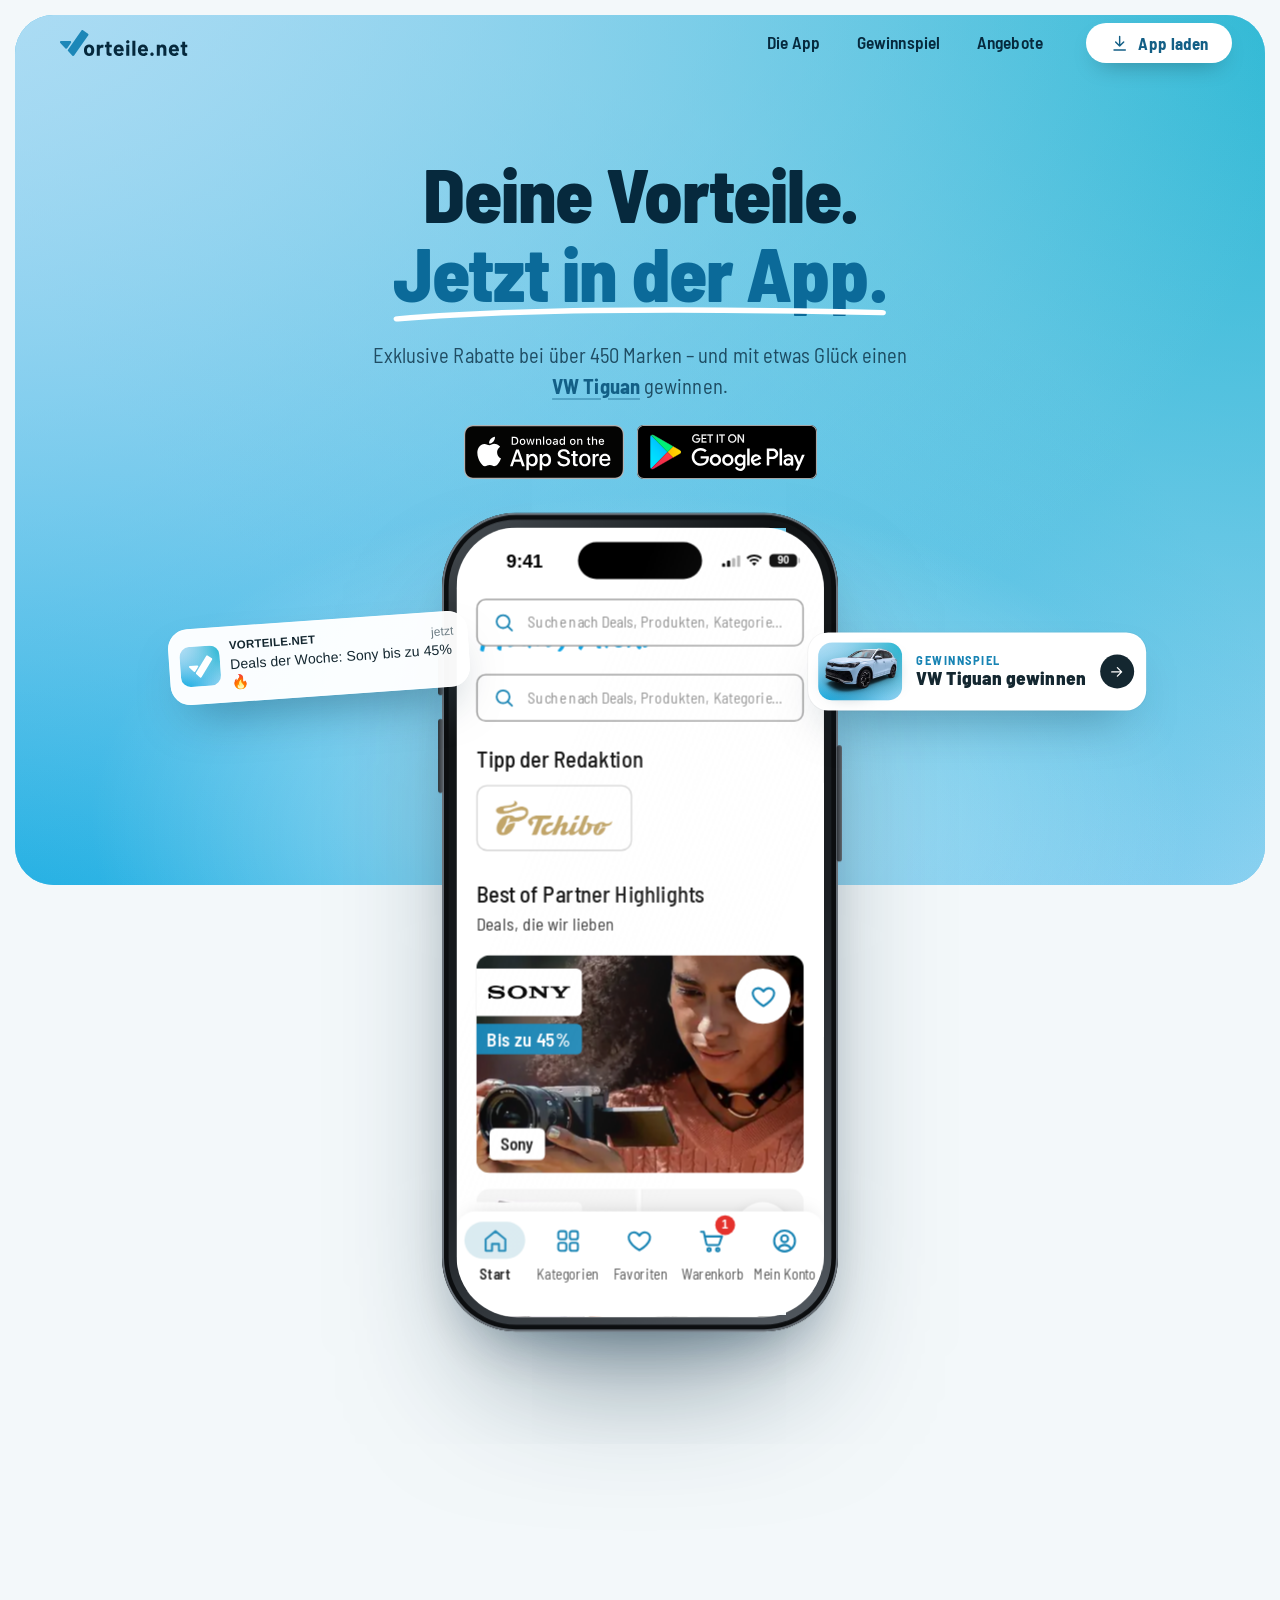
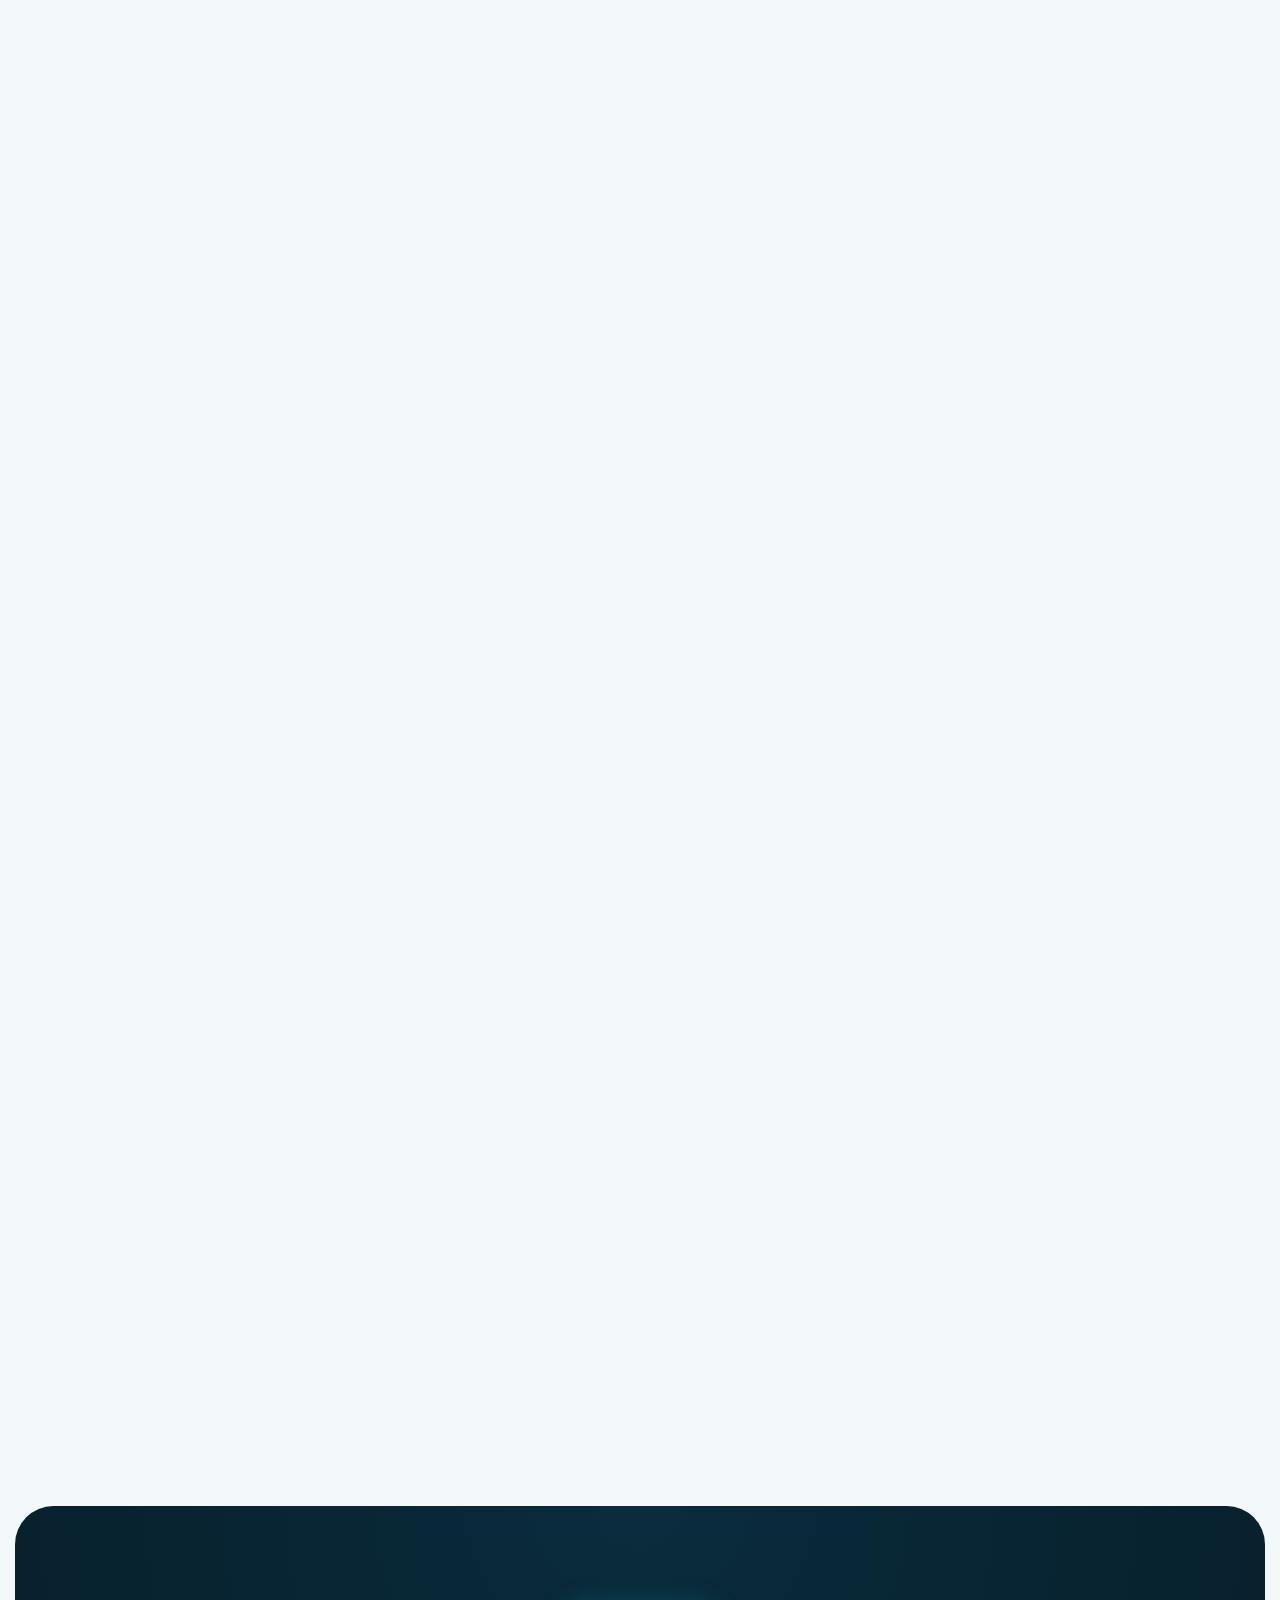
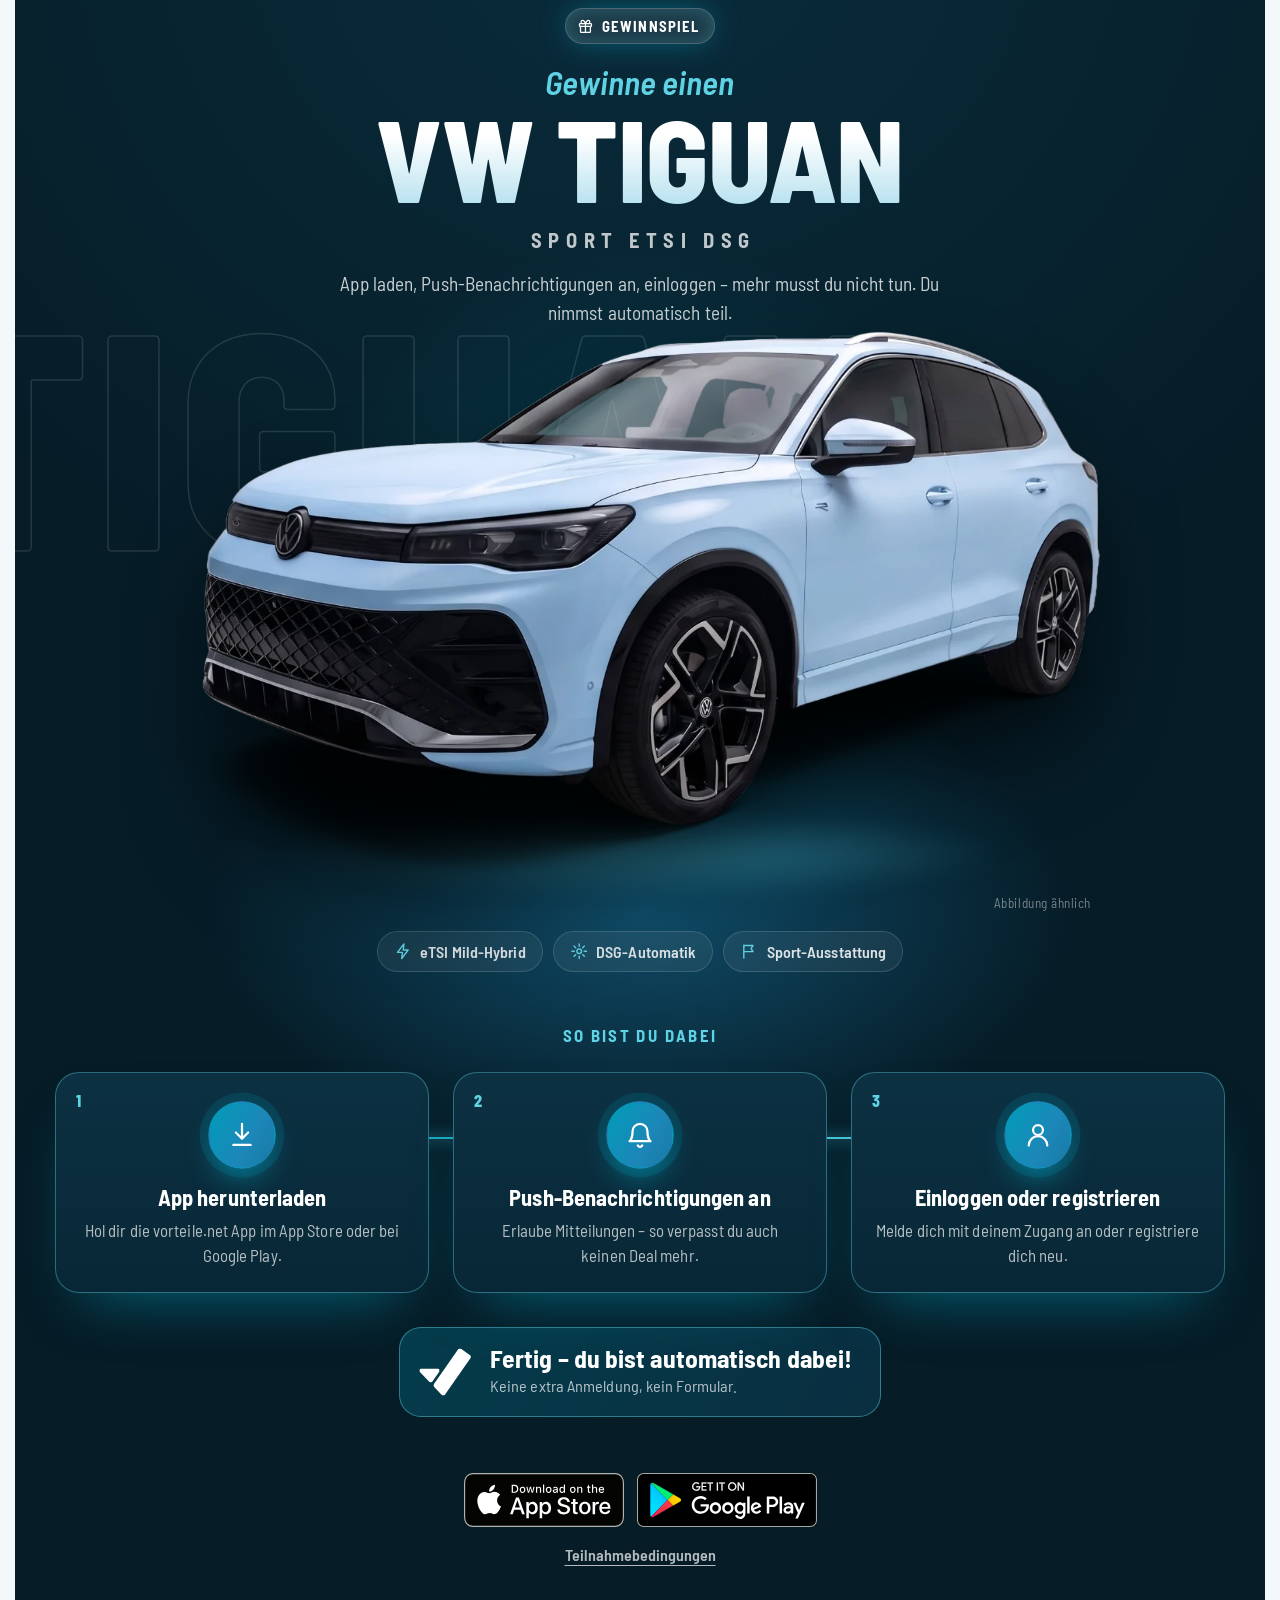
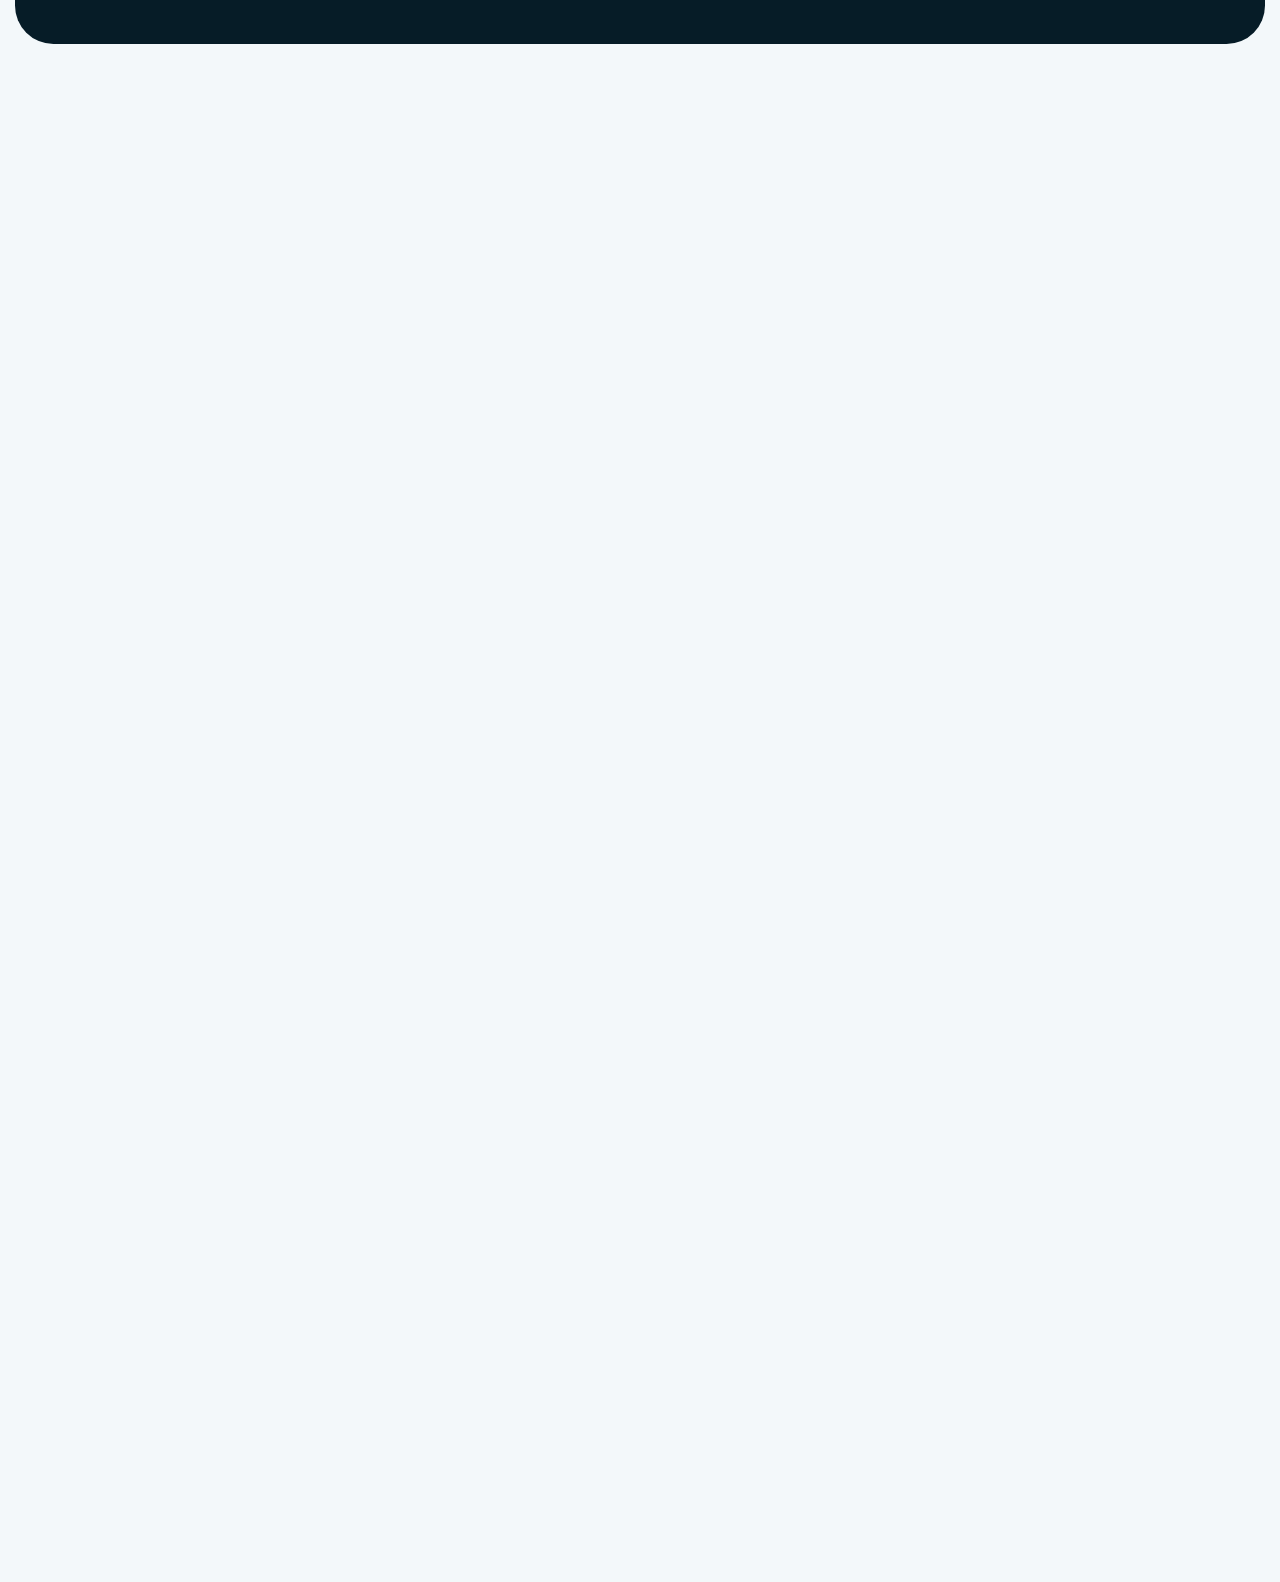
==== commit ea0956b3: "Gewinnspiel-Hinweis im Hero: schlichte Karte statt rundem Sticker - Weiße Karte am Handy: kleines Ti" ====
--- a/index.html
+++ b/index.html
@@ -268,14 +268,14 @@
          data-ay = top: Höhe relativ zur Oberkante des Handys, data-dy = Versatz, data-r = Drehung, data-ov = Überlappung mit dem Handy -->
     <div class="pops" data-pops>
       <!-- Hero: auffälliger Verweis aufs Gewinnspiel (klickbar) + Push -->
-      <div class="pop pop--link" data-pop="0" data-early data-side="right" data-ay="top" data-dy="70" data-r="-8" data-ov="46">
-        <a class="pop__in win-sticker" href="#gewinnspiel" aria-label="Zum Gewinnspiel: VW Tiguan gewinnen" tabindex="-1">
-          <span class="win-sticker__ring"><svg viewBox="0 0 200 200" aria-hidden="true"><defs><path id="sticker-ring" d="M100 100m-80 0a80 80 0 1 1 160 0a80 80 0 1 1-160 0"/></defs><text><textPath href="#sticker-ring" textLength="500" lengthAdjust="spacing">GEWINNSPIEL • VW TIGUAN GEWINNEN • GEWINNSPIEL • VW TIGUAN GEWINNEN • </textPath></text></svg></span>
-          <img src="assets/img/tiguan-xs.webp" alt="" width="300" height="182">
-          <span class="win-sticker__cta">Jetzt<br>mitmachen</span>
+      <div class="pop pop--link" data-pop="0" data-early data-side="right" data-ay="top" data-dy="120" data-mdy="250" data-r="0" data-ov="40">
+        <a class="pop__in win-card" href="#gewinnspiel" aria-label="Zum Gewinnspiel: VW Tiguan gewinnen" tabindex="-1">
+          <span class="win-card__car"><img src="assets/img/tiguan-xs.webp" alt="" width="300" height="182"></span>
+          <span class="win-card__text"><small>Gewinnspiel</small><b>VW Tiguan gewinnen</b></span>
+          <span class="win-card__go"><svg class="i" aria-hidden="true"><use href="#i-arrow"/></svg></span>
         </a>
       </div>
-      <div class="pop" data-pop="0" data-side="left" data-ay="top" data-dy="110" data-r="-4" data-ov="36">
+      <div class="pop" data-pop="0" data-side="left" data-ay="top" data-dy="110" data-mdy="90" data-r="-4" data-ov="36">
         <div class="pop__in pop-note">
           <span class="pop-note__icon"><svg viewBox="120 130 535 495"><use href="#mark" x="120" y="130" width="535" height="495"/></svg></span>
           <span class="pop-note__body"><span class="pop-note__meta"><b>vorteile.net</b><span>jetzt</span></span><span class="pop-note__text">Deals der Woche: Sony bis zu 45% 🔥</span></span>
--- a/assets/css/style.css
+++ b/assets/css/style.css
@@ -458,25 +458,23 @@
 .tile__link .i { transition: transform .5s var(--ease); }
 .tile__link:hover .i { transform: translateX(5px); }
 
-/* Gewinnspiel-Sticker */
+/* Gewinnspiel-Karte im Hero (schlicht, klickbar) */
 .pop--link.is-out { pointer-events: auto; }
-.win-sticker {
-  position: relative; display: grid; place-items: center; width: 172px; height: 172px; border-radius: 50%; color: #fff; text-decoration: none;
-  background: radial-gradient(circle at 32% 26%, #114a66, #06293d 72%);
-  box-shadow: 0 26px 50px -18px rgba(6, 41, 61, .75), 0 0 0 6px rgba(255, 255, 255, .55);
-  transition: transform .6s var(--spring), box-shadow .4s;
-}
-.win-sticker:hover { transform: scale(1.07) rotate(5deg); box-shadow: 0 30px 60px -18px rgba(6, 41, 61, .8), 0 0 0 8px #fff; }
-.win-sticker::after { content: ""; position: absolute; inset: -6px; border-radius: 50%; border: 2px solid rgba(255,255,255,.8); animation: sticker-pulse 2.4s var(--ease) infinite; pointer-events: none; }
-@keyframes sticker-pulse { from { transform: scale(1); opacity: .9; } to { transform: scale(1.22); opacity: 0; } }
-/* Drehung auf einem HTML-Container (läuft auf der GPU, kein Layout pro Bild) */
-.win-sticker__ring { position: absolute; inset: 0; animation: sticker-spin 18s linear infinite; will-change: transform; }
-.win-sticker__ring svg { width: 100%; height: 100%; }
-.win-sticker__ring text { font: 700 13px var(--font); letter-spacing: .12em; fill: var(--teal-300); }
-.pop:not(.is-out) .win-sticker__ring, .pop:not(.is-out) .win-sticker::after { animation-play-state: paused; }
-@keyframes sticker-spin { to { transform: rotate(360deg); } }
-.win-sticker img { position: relative; z-index: 1; width: 126px; margin: -34px -12px 0 0; filter: drop-shadow(0 8px 10px rgba(0, 0, 0, .45)); }
-.win-sticker__cta { position: absolute; left: 0; right: 0; bottom: 32px; font-weight: 800; font-size: 13.5px; line-height: 1; text-align: center; text-transform: uppercase; letter-spacing: .05em; }
+.win-card {
+  display: flex; align-items: center; gap: 14px; padding: 10px 12px 10px 10px; border-radius: 20px;
+  background: #fff; color: var(--ink); text-decoration: none;
+  box-shadow: 0 24px 50px -24px rgba(6, 41, 61, .5), 0 0 0 1px rgba(6, 41, 61, .04);
+  transition: transform .5s var(--ease), box-shadow .5s var(--ease);
+}
+.win-card:hover { transform: translateY(-3px); box-shadow: 0 30px 60px -24px rgba(6, 41, 61, .55), 0 0 0 1px rgba(6, 41, 61, .06); }
+.win-card__car { display: grid; place-items: center; width: 84px; height: 58px; border-radius: 14px; background: var(--grad4); overflow: visible; }
+.win-card__car img { width: 78px; filter: drop-shadow(0 6px 8px rgba(6, 41, 61, .3)); }
+.win-card__text { display: flex; flex-direction: column; line-height: 1.1; white-space: nowrap; }
+.win-card__text small { font-size: .78rem; font-weight: 700; letter-spacing: .12em; text-transform: uppercase; color: var(--app-blue); }
+.win-card__text b { font-size: 1.2rem; font-weight: 800; }
+.win-card__go { display: grid; place-items: center; width: 34px; height: 34px; border-radius: 50%; background: var(--ink); color: #fff; transition: transform .5s var(--ease); }
+.win-card__go .i { width: 17px; height: 17px; }
+.win-card:hover .win-card__go { transform: translateX(3px); }
 .hero__win-link { color: var(--blue-700); font-weight: 700; text-decoration: underline; text-decoration-thickness: 2px; text-underline-offset: .18em; text-decoration-color: rgba(19, 95, 134, .35); transition: text-decoration-color .3s; }
 .hero__win-link:hover { text-decoration-color: currentColor; }
 
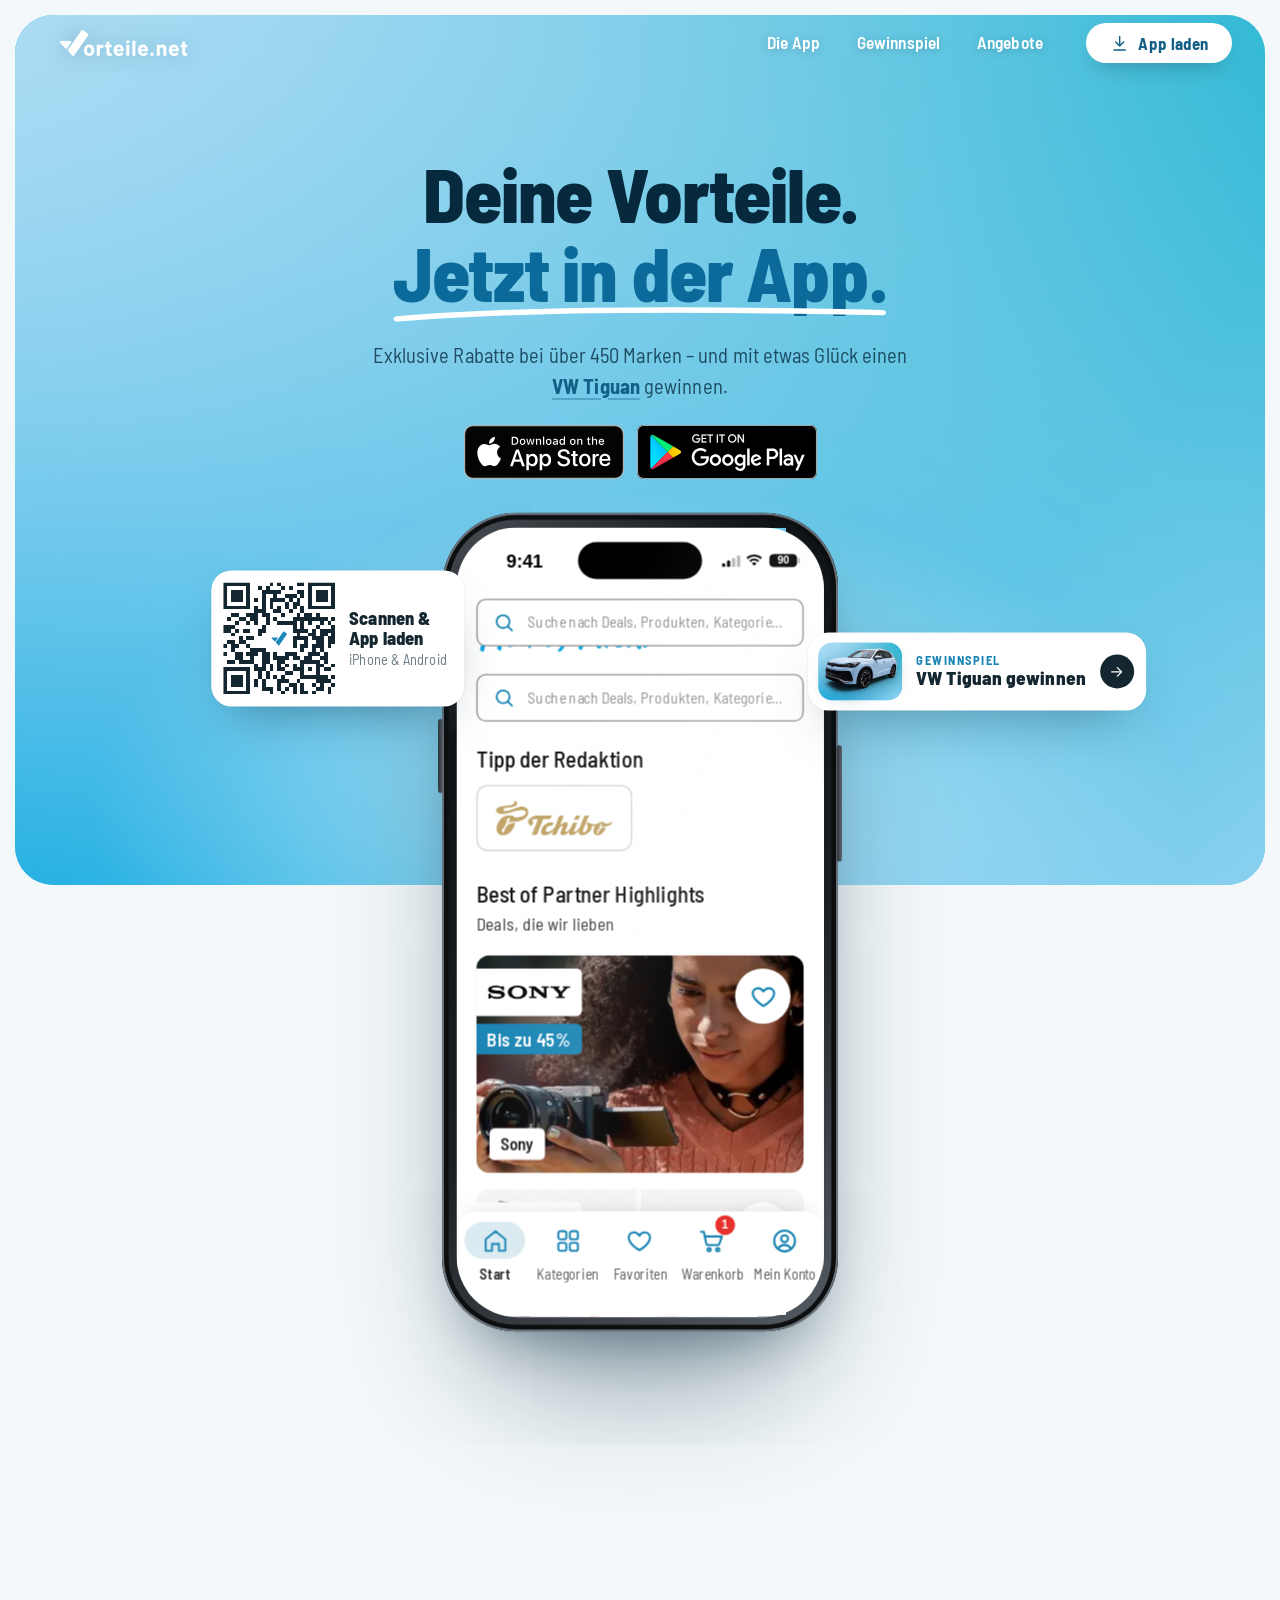
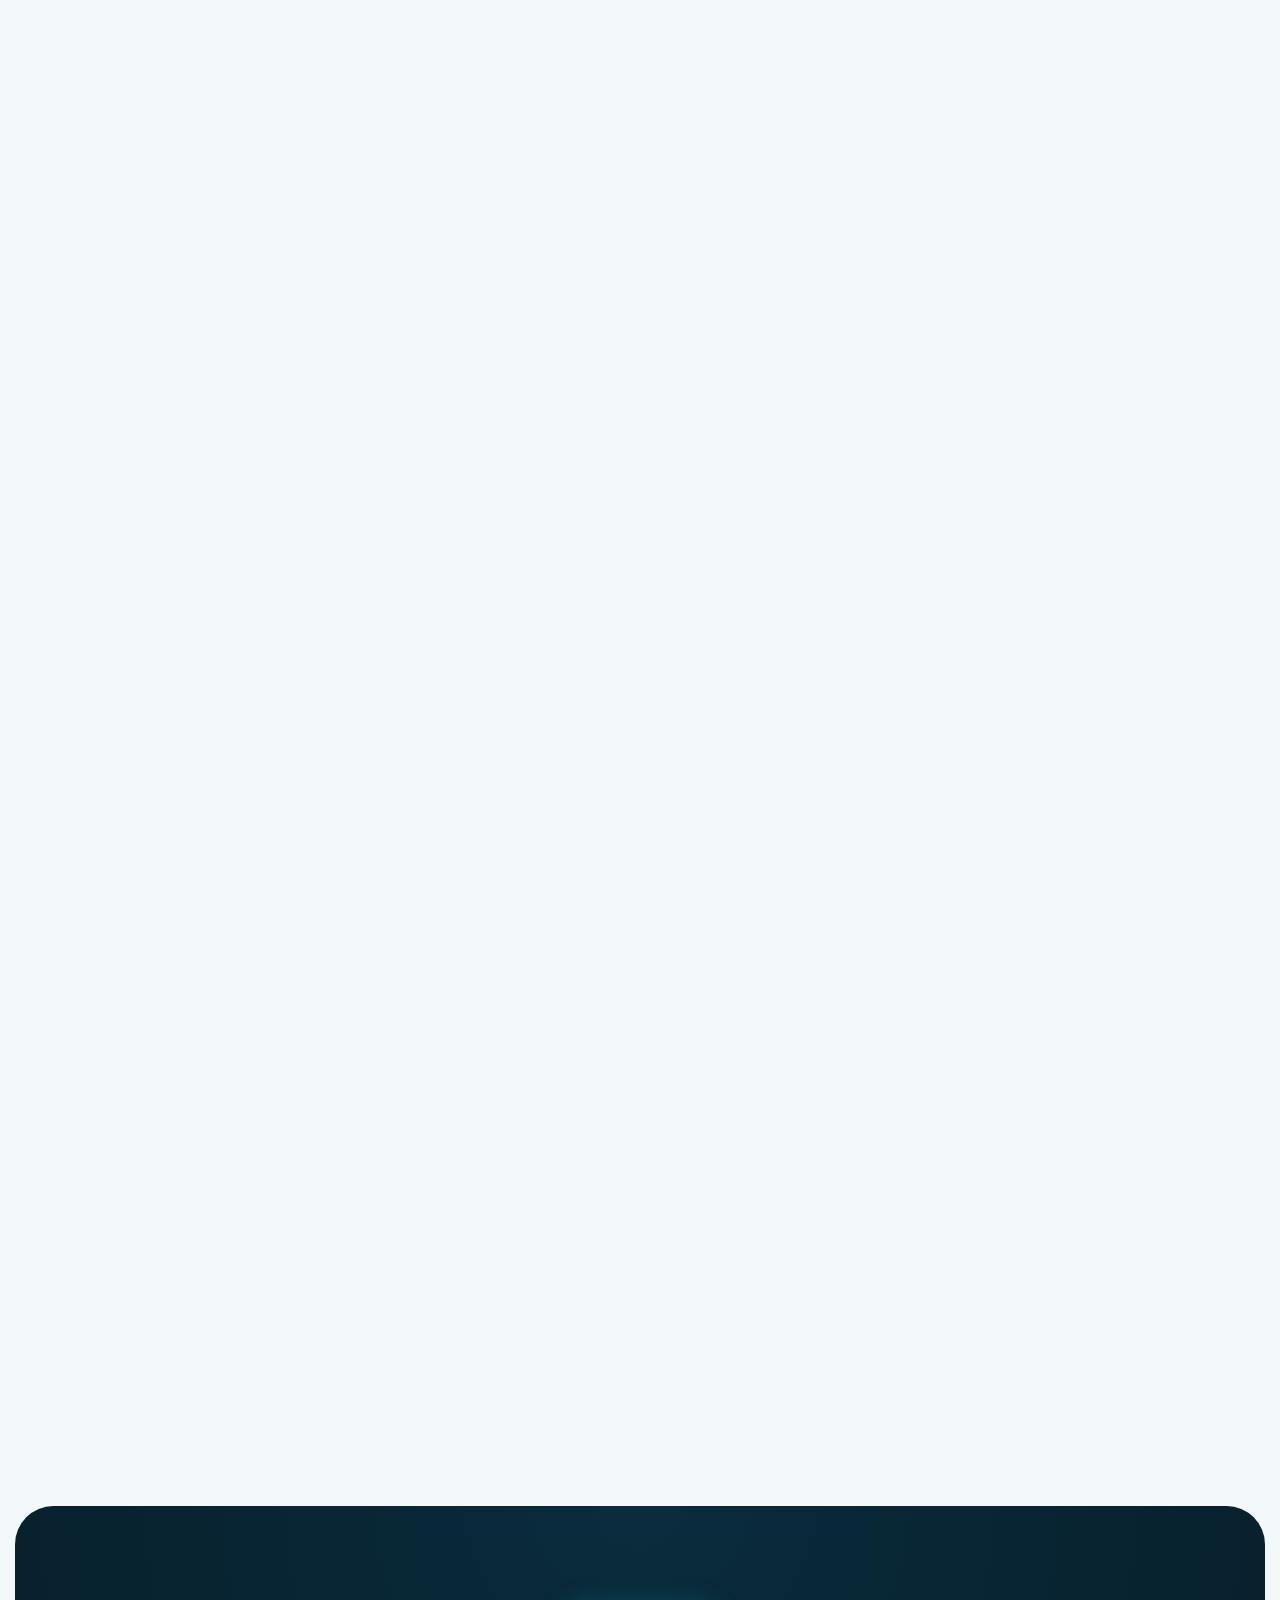
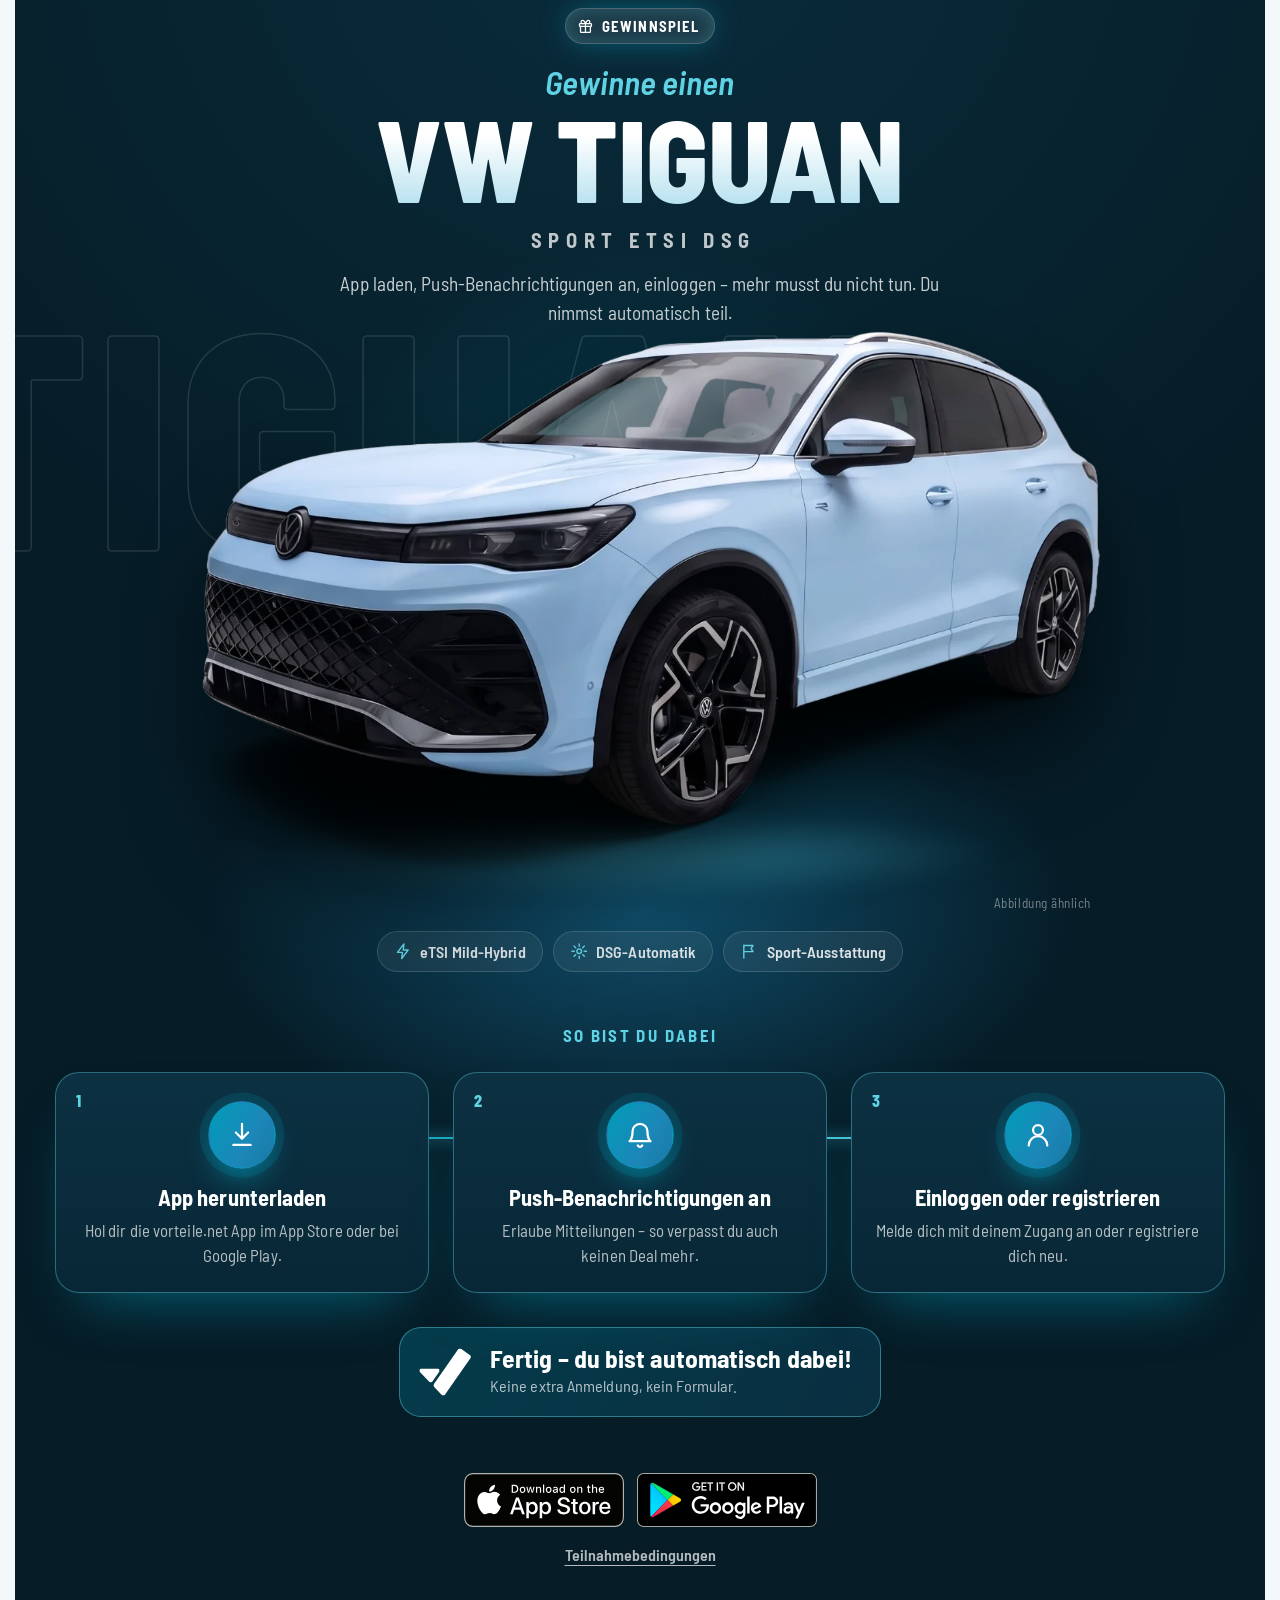
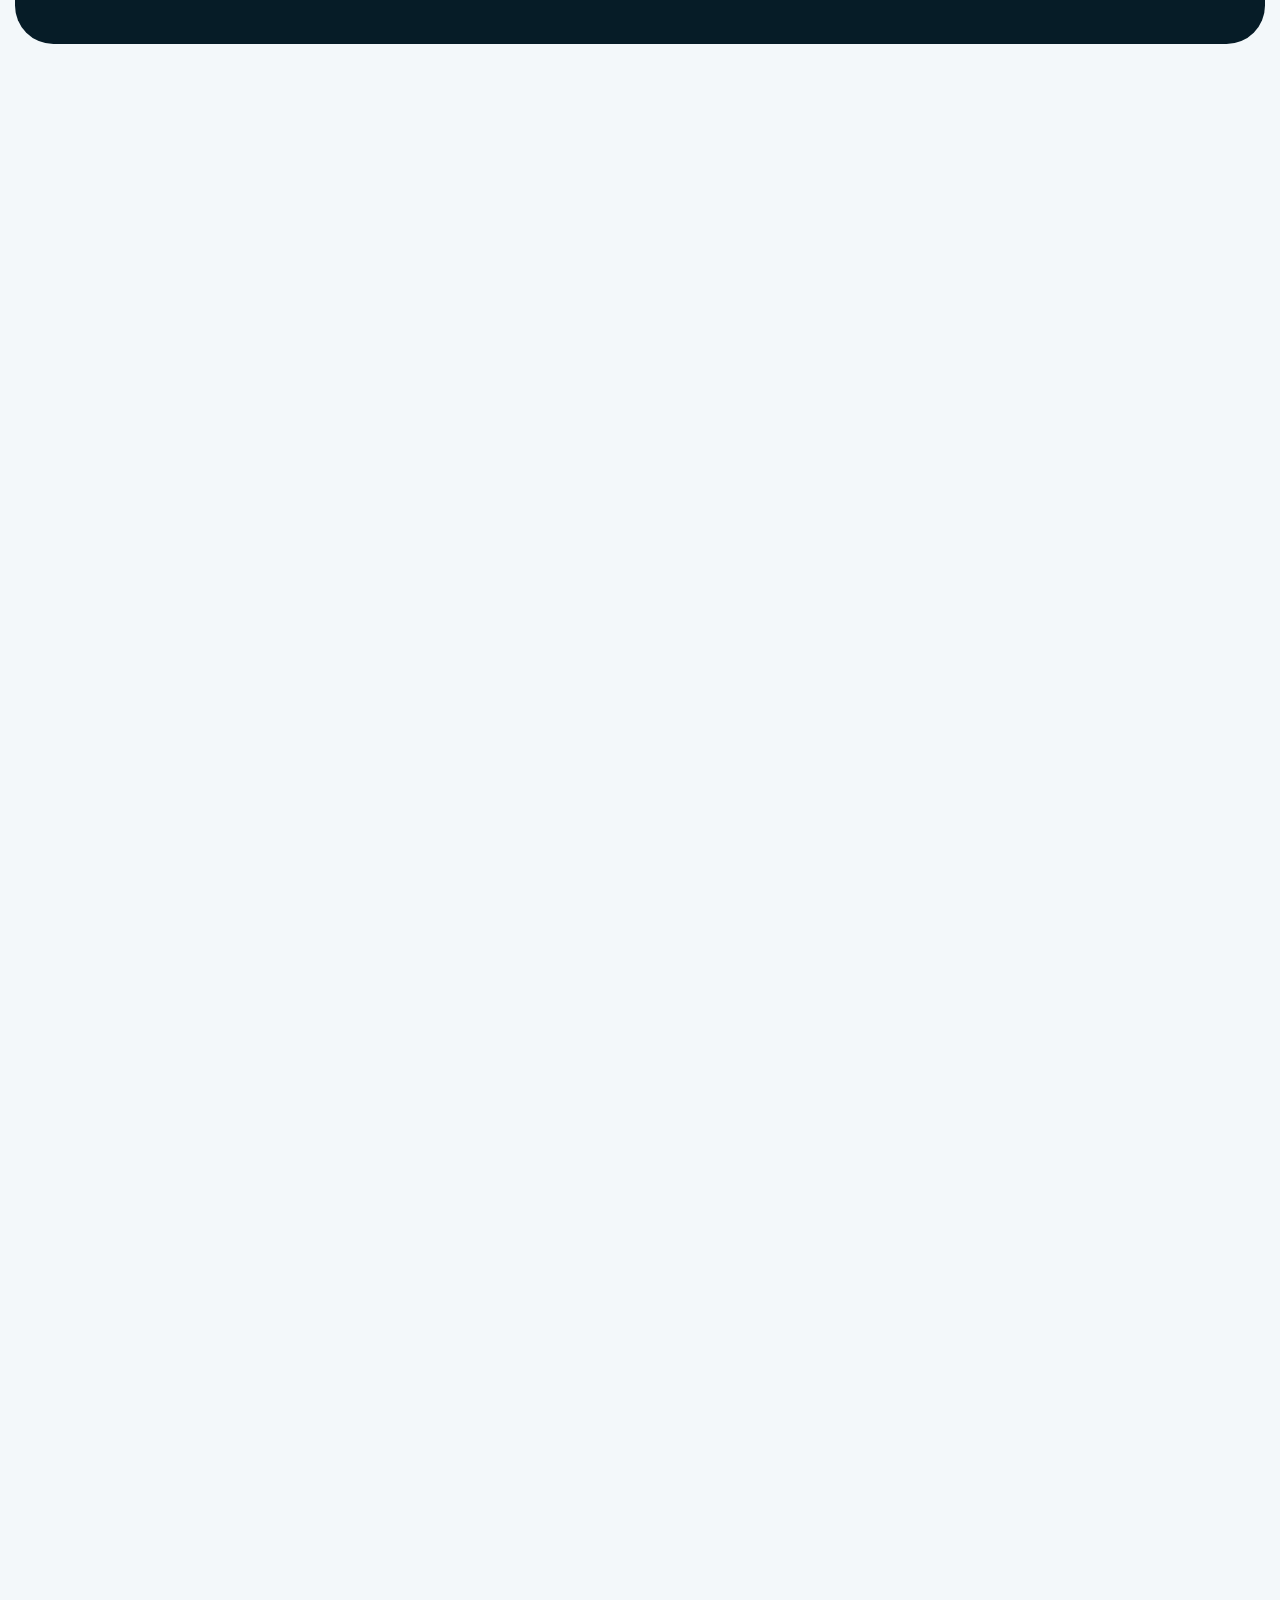
==== commit d724fc18: "Kopfzeile weiß im Hero, QR-Code im Hero und am Seitenende - Logo und Navigation zu Beginn weiß (mit " ====
--- a/index.html
+++ b/index.html
@@ -275,7 +275,13 @@
           <span class="win-card__go"><svg class="i" aria-hidden="true"><use href="#i-arrow"/></svg></span>
         </a>
       </div>
-      <div class="pop" data-pop="0" data-side="left" data-ay="top" data-dy="110" data-mdy="90" data-r="-4" data-ov="36">
+      <div class="pop pop--qr" data-pop="0" data-early data-side="left" data-ay="top" data-dy="95" data-r="0" data-ov="30">
+        <div class="pop__in pop-qr">
+          <span class="qr"><svg viewBox="0 0 29 29" role="img" aria-label="QR-Code zu app.vorteile.net"><use href="#qr"/></svg></span>
+          <span class="pop-qr__text"><b>Scannen &amp;<br>App laden</b><small>iPhone &amp; Android</small></span>
+        </div>
+      </div>
+      <div class="pop pop--mobile" data-pop="0" data-side="left" data-ay="top" data-dy="110" data-mdy="90" data-r="-4" data-ov="36">
         <div class="pop__in pop-note">
           <span class="pop-note__icon"><svg viewBox="120 130 535 495"><use href="#mark" x="120" y="130" width="535" height="495"/></svg></span>
           <span class="pop-note__body"><span class="pop-note__meta"><b>vorteile.net</b><span>jetzt</span></span><span class="pop-note__text">Deals der Woche: Sony bis zu 45% 🔥</span></span>
@@ -470,16 +476,25 @@
     <article class="deal glow" data-kat="mobil"><div class="deal__media"><img src="assets/img/deals/finn-club.webp" srcset="assets/img/deals/sm/finn-club.webp 480w, assets/img/deals/finn-club.webp 800w" sizes="(max-width: 640px) 84vw, (max-width: 1100px) 46vw, 400px" alt="" width="800" height="400" loading="lazy" decoding="async"></div><div class="deal__flags"><span class="flag-logo"><img src="assets/img/deals/finn-club-logo.webp" alt="FINN Club" loading="lazy" decoding="async"></span><span class="flag-off"><small>bis<br>zu</small>3.033€</span></div><div class="deal__body"><h3>FINN Club</h3><p>Auto Abo zu exklusiven Vorteilspreisen</p><span class="deal__go">In der App ansehen<svg class="i" aria-hidden="true"><use href="#i-arrow"/></svg></span></div><button class="deal__hit" type="button" data-deal="FINN Club" data-deal-logo="finn-club-logo.webp" data-deal-pre="bis zu" data-deal-value="3.033€" aria-label="FINN Club – bis zu 3.033€ – in der App ansehen"></button></article>
     <article class="deal glow" data-kat="technik"><div class="deal__media"><img src="assets/img/deals/oral-b.webp" srcset="assets/img/deals/sm/oral-b.webp 480w, assets/img/deals/oral-b.webp 800w" sizes="(max-width: 640px) 84vw, (max-width: 1100px) 46vw, 400px" alt="" width="800" height="400" loading="lazy" decoding="async"></div><div class="deal__flags"><span class="flag-logo"><img src="assets/img/deals/oral-b-logo.webp" alt="Oral-B" loading="lazy" decoding="async"></span><span class="flag-off"><small>bis<br>zu</small>66%</span></div><div class="deal__body"><h3>Oral-B</h3><p>Premium Zahnpflege Produkte zum exklusiven Vorteils-Preis!</p><span class="deal__go">In der App ansehen<svg class="i" aria-hidden="true"><use href="#i-arrow"/></svg></span></div><button class="deal__hit" type="button" data-deal="Oral-B" data-deal-logo="oral-b-logo.webp" data-deal-pre="bis zu" data-deal-value="66%" aria-label="Oral-B – bis zu 66% – in der App ansehen"></button></article>
   </div>
-  <div class="deals__cta container" id="download" data-reveal>
-    <div class="badges badges--center">
-      <a class="badge badge--ios" href="https://apps.apple.com/de/app/vorteile-net/id6807748597" data-store="ios" data-medium="angebote" rel="noopener">
-        <img src="assets/img/brand/app-store.svg" alt="Download on the App Store" width="161" height="54" loading="lazy">
-      </a>
-      <a class="badge badge--android" href="https://play.google.com/store/apps/details?id=net.vorteile&amp;hl=de" data-store="android" data-medium="angebote" rel="noopener">
-        <img src="assets/img/brand/google-play.svg" alt="Get it on Google Play" width="180" height="54" loading="lazy">
-      </a>
-    </div>
-    <p>Alle Deals, Gutscheine und das Tiguan-Gewinnspiel – in der vorteile.net App.</p>
+  <div class="final-cta container" id="download" data-reveal>
+    <div class="final-cta__card">
+      <div class="final-cta__copy">
+        <h3>App laden. Tiguan gewinnen.</h3>
+        <p>Alle Deals, Gutscheine und das Gewinnspiel – in der vorteile.net App.</p>
+        <div class="badges">
+          <a class="badge badge--ios" href="https://apps.apple.com/de/app/vorteile-net/id6807748597" data-store="ios" data-medium="abschluss" rel="noopener">
+            <img src="assets/img/brand/app-store.svg" alt="Download on the App Store" width="161" height="54" loading="lazy">
+          </a>
+          <a class="badge badge--android" href="https://play.google.com/store/apps/details?id=net.vorteile&amp;hl=de" data-store="android" data-medium="abschluss" rel="noopener">
+            <img src="assets/img/brand/google-play.svg" alt="Get it on Google Play" width="180" height="54" loading="lazy">
+          </a>
+        </div>
+      </div>
+      <div class="final-cta__qr">
+        <span class="qr"><svg viewBox="0 0 29 29" role="img" aria-label="QR-Code zu app.vorteile.net"><use href="#qr"/></svg></span>
+        <p><b>Scannen &amp; loslegen</b>Wir leiten dich automatisch in den passenden Store.</p>
+      </div>
+    </div>
   </div>
 </section>
 
--- a/assets/css/style.css
+++ b/assets/css/style.css
@@ -192,13 +192,16 @@
 .nav.is-solid .nav__inner::before { opacity: 1; transform: none; }
 .nav__logo { color: #fff; display: block; transition: color .4s; margin-right: auto; }
 .nav__logo svg { height: 26px; width: auto; }
-.nav__logo { --logo-type: var(--deep); --logo-mark: var(--blue); }
+.nav__logo { --logo-type: #fff; --logo-mark: #fff; transition: --logo-type .45s var(--ease), --logo-mark .45s var(--ease); }
+.nav__logo svg { filter: drop-shadow(0 1px 10px rgba(6, 41, 61, .22)); transition: filter .45s; }
+.nav.is-solid .nav__logo { --logo-type: var(--deep); --logo-mark: var(--blue); }
+.nav.is-solid .nav__logo svg { filter: none; }
 .nav__links { display: flex; gap: 6px; }
-.nav__links a { position: relative; padding: .45em .9em; border-radius: 999px; color: var(--deep); font-weight: 600; font-size: 1.08rem; transition: color .3s, background-color .3s; }
-.nav__links a:hover { background: rgba(255,255,255,.45); }
-.nav.is-solid .nav__links a { color: var(--ink-2); }
+.nav__links a { position: relative; padding: .45em .9em; border-radius: 999px; color: #fff; text-shadow: 0 1px 10px rgba(6, 41, 61, .25); font-weight: 600; font-size: 1.08rem; transition: color .3s, background-color .3s, text-shadow .3s; }
+.nav__links a:hover { background: rgba(255,255,255,.2); }
+.nav.is-solid .nav__links a { color: var(--ink-2); text-shadow: none; }
 .nav.is-solid .nav__links a:hover { color: var(--blue); background: var(--mist); }
-.nav__links a.is-current { background: rgba(255,255,255,.45); }
+.nav__links a.is-current { background: rgba(255,255,255,.2); }
 .nav.is-solid .nav__links a.is-current { color: var(--blue); background: var(--mist); }
 .btn--nav { --bh: 40px; background: #fff; color: var(--blue-700); box-shadow: 0 10px 24px -12px rgba(0,0,0,.4); }
 .nav.is-solid .btn--nav { background: var(--grad-btn); color: #fff; box-shadow: 0 10px 24px -12px rgba(28,135,184,.9); }
@@ -477,6 +480,32 @@
 .win-card:hover .win-card__go { transform: translateX(3px); }
 .hero__win-link { color: var(--blue-700); font-weight: 700; text-decoration: underline; text-decoration-thickness: 2px; text-underline-offset: .18em; text-decoration-color: rgba(19, 95, 134, .35); transition: text-decoration-color .3s; }
 .hero__win-link:hover { text-decoration-color: currentColor; }
+
+/* QR-Code im Hero (nur Desktop) – mobil stattdessen die Push-Mitteilung */
+.pop-qr { display: flex; align-items: center; gap: 14px; padding: 12px 18px 12px 12px; border-radius: 20px; background: #fff; box-shadow: 0 24px 50px -24px rgba(6, 41, 61, .5), 0 0 0 1px rgba(6, 41, 61, .04); }
+.pop-qr .qr { width: 112px; }
+.pop-qr__text { display: flex; flex-direction: column; gap: 4px; line-height: 1.1; }
+.pop-qr__text b { font-size: 1.15rem; font-weight: 800; color: var(--ink); }
+.pop-qr__text small { font-size: .9rem; color: var(--ink-3); }
+[data-os="ios"] .pop--qr, [data-os="android"] .pop--qr, [data-os="desktop"] .pop--mobile { display: none; }
+
+/* Abschluss: Store-Buttons + QR */
+.final-cta { margin-top: clamp(36px, 5vw, 56px); }
+.final-cta__card {
+  position: relative; isolation: isolate; overflow: hidden; display: flex; align-items: center; justify-content: space-between; gap: 32px;
+  padding: clamp(26px, 4vw, 44px) clamp(24px, 4vw, 52px); border-radius: var(--radius-lg); background: var(--grad4); color: var(--deep);
+}
+.final-cta__copy h3 { font-weight: 800; font-size: clamp(1.9rem, 3.4vw, 2.8rem); line-height: 1.05; }
+.final-cta__copy p { margin: 8px 0 20px; font-size: 1.1rem; color: rgba(6, 41, 61, .78); }
+.final-cta__qr { display: flex; align-items: center; gap: 16px; flex: none; padding: 14px 20px 14px 14px; border-radius: 22px; background: #fff; box-shadow: 0 20px 44px -24px rgba(6, 41, 61, .5); }
+.final-cta__qr .qr { width: 120px; }
+.final-cta__qr p { max-width: 12em; font-size: .98rem; color: var(--ink-3); line-height: 1.3; }
+.final-cta__qr b { display: block; margin-bottom: 4px; font-size: 1.15rem; color: var(--ink); }
+[data-os="ios"] .final-cta__qr, [data-os="android"] .final-cta__qr { display: none; }
+@media (max-width: 820px) {
+  .final-cta__card { flex-direction: column; text-align: center; }
+  .final-cta__copy .badges { justify-content: center; }
+}
 
 /* Pop-outs: Elemente hüpfen aus dem Handy und legen sich daneben ab */
 .pops { position: absolute; inset: 0; pointer-events: none; }
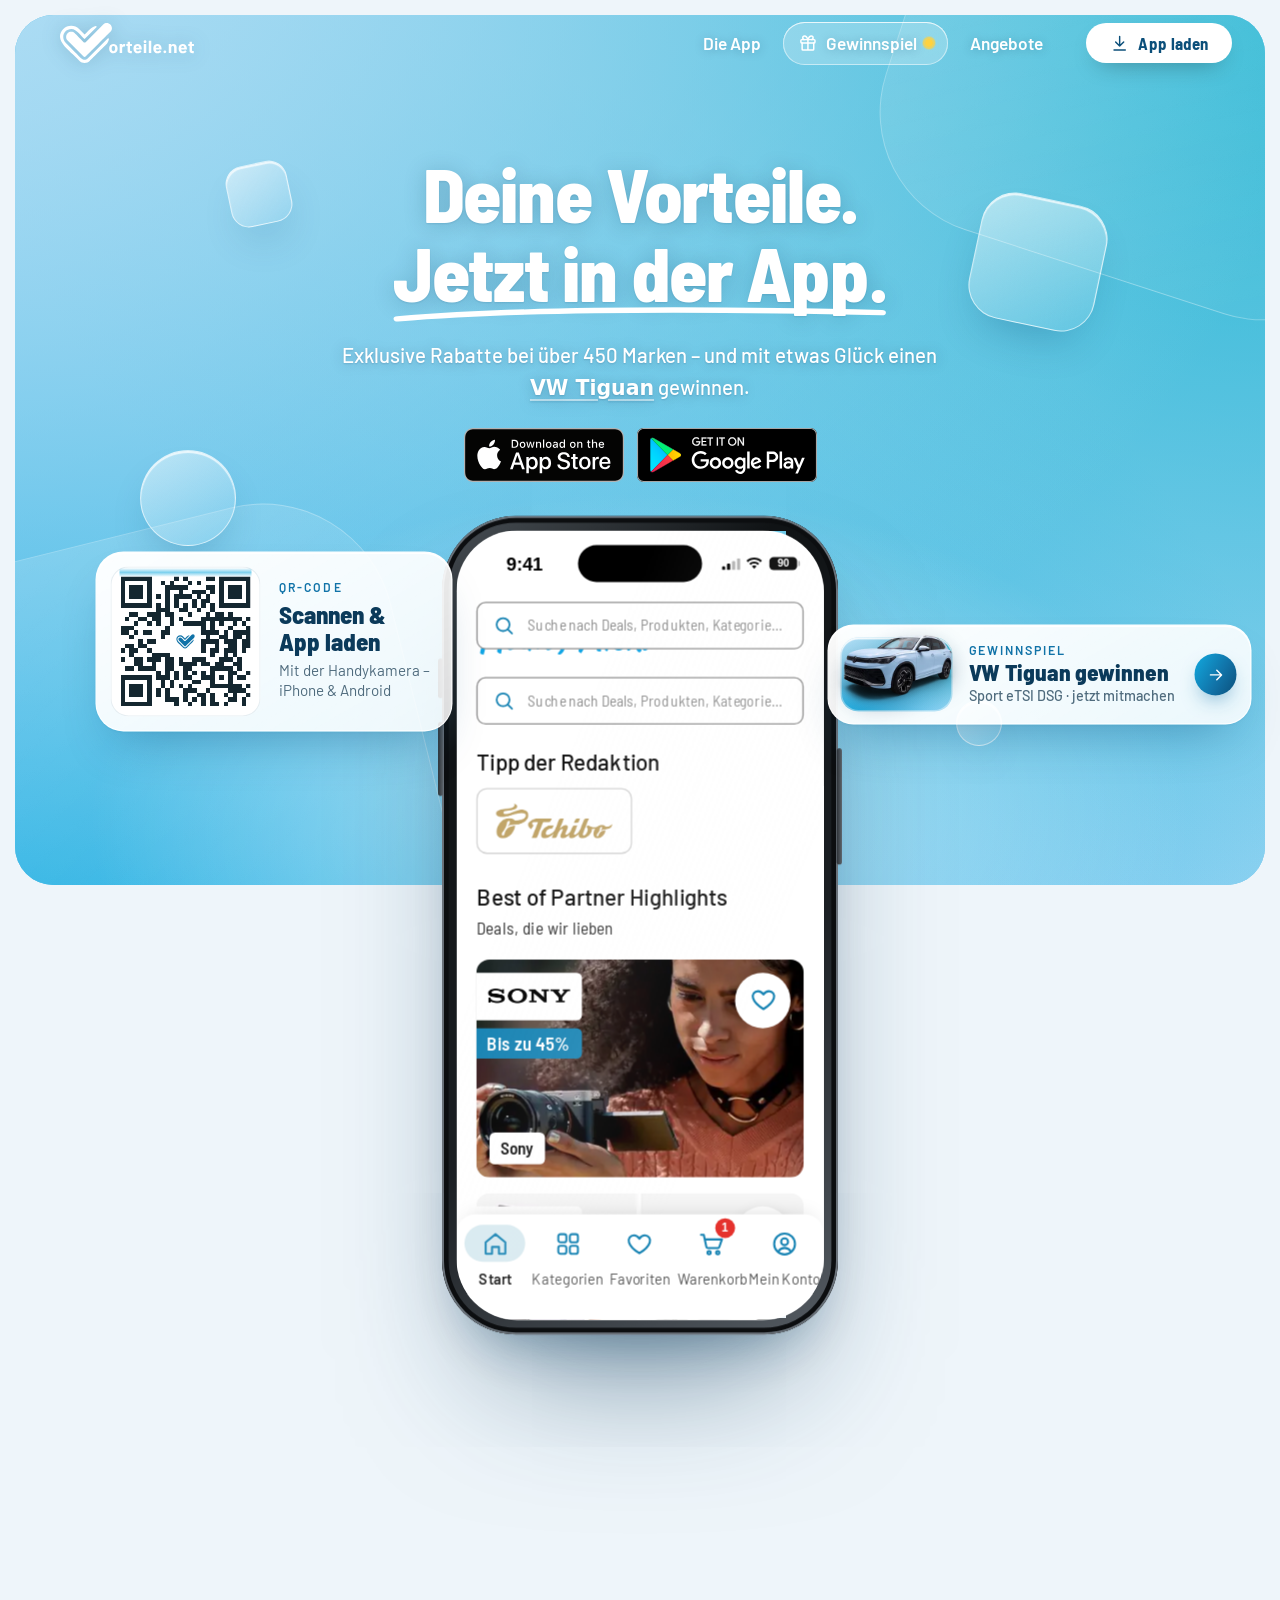
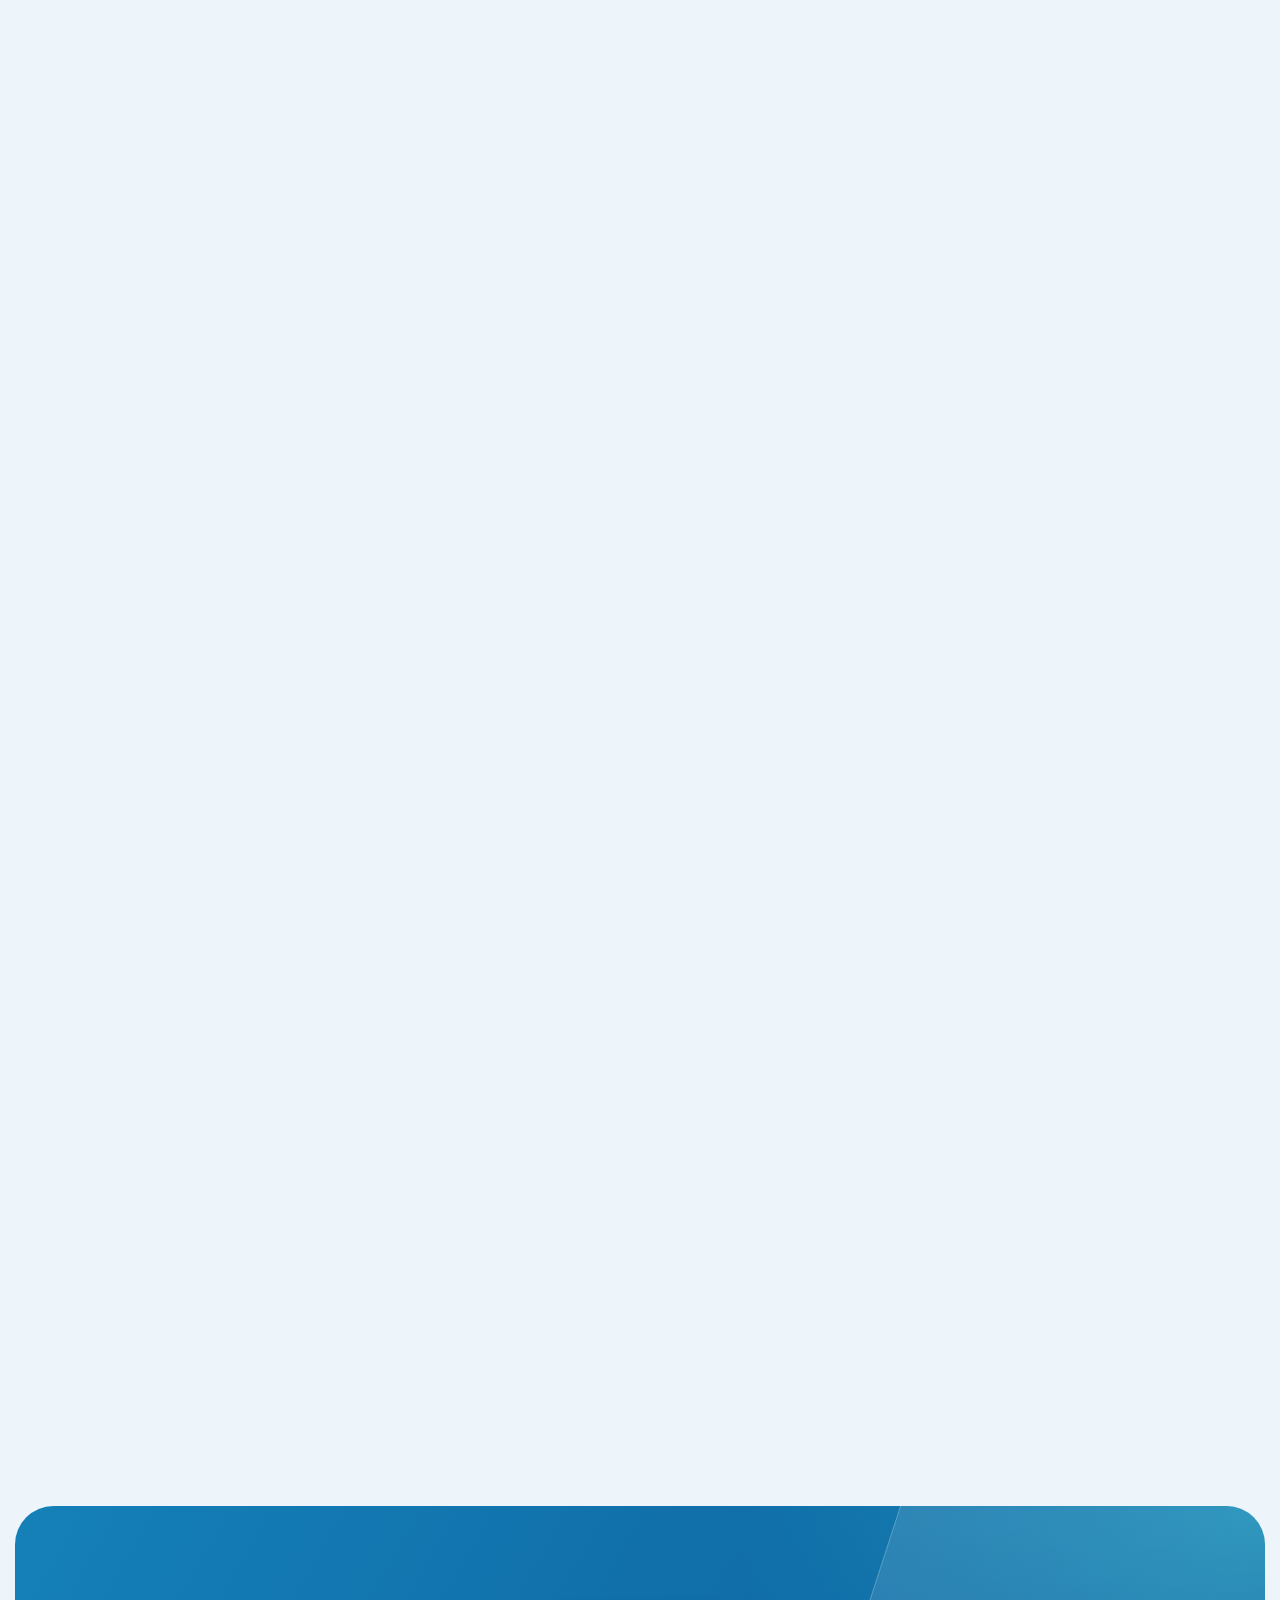
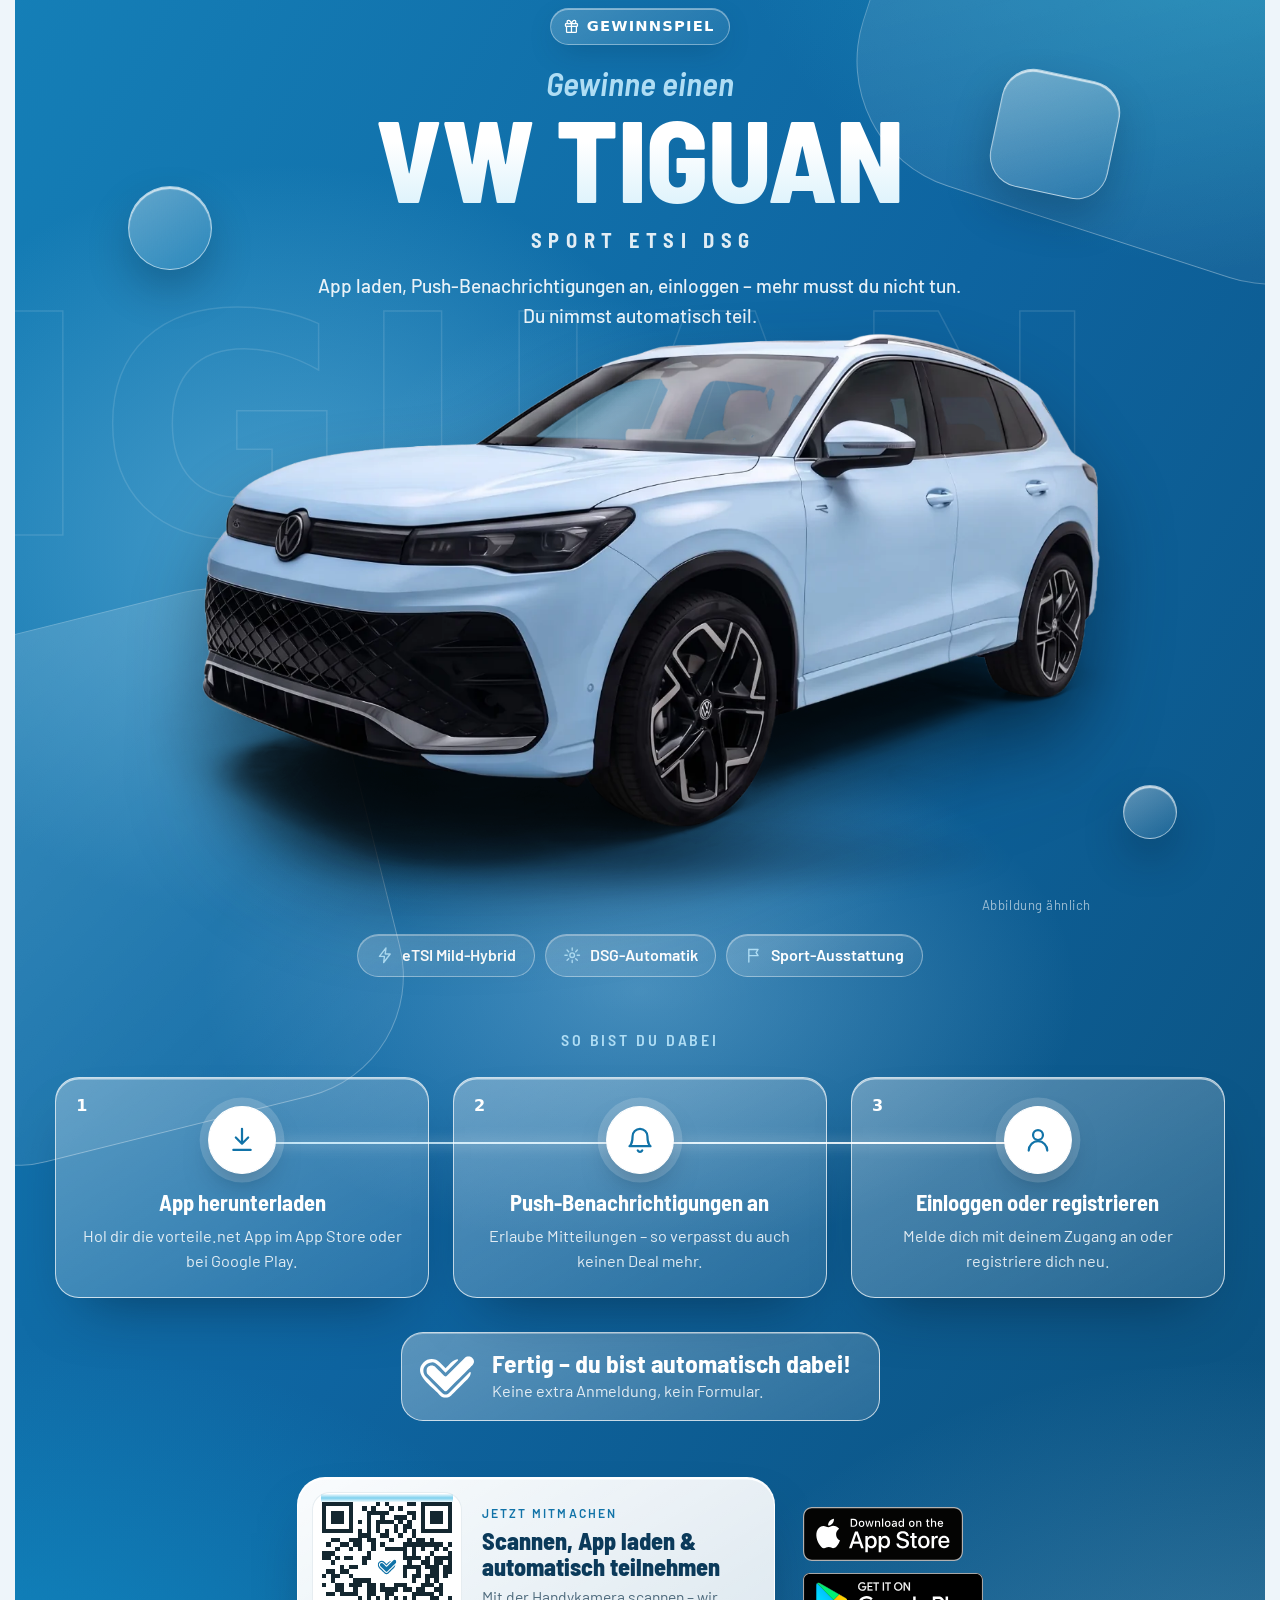
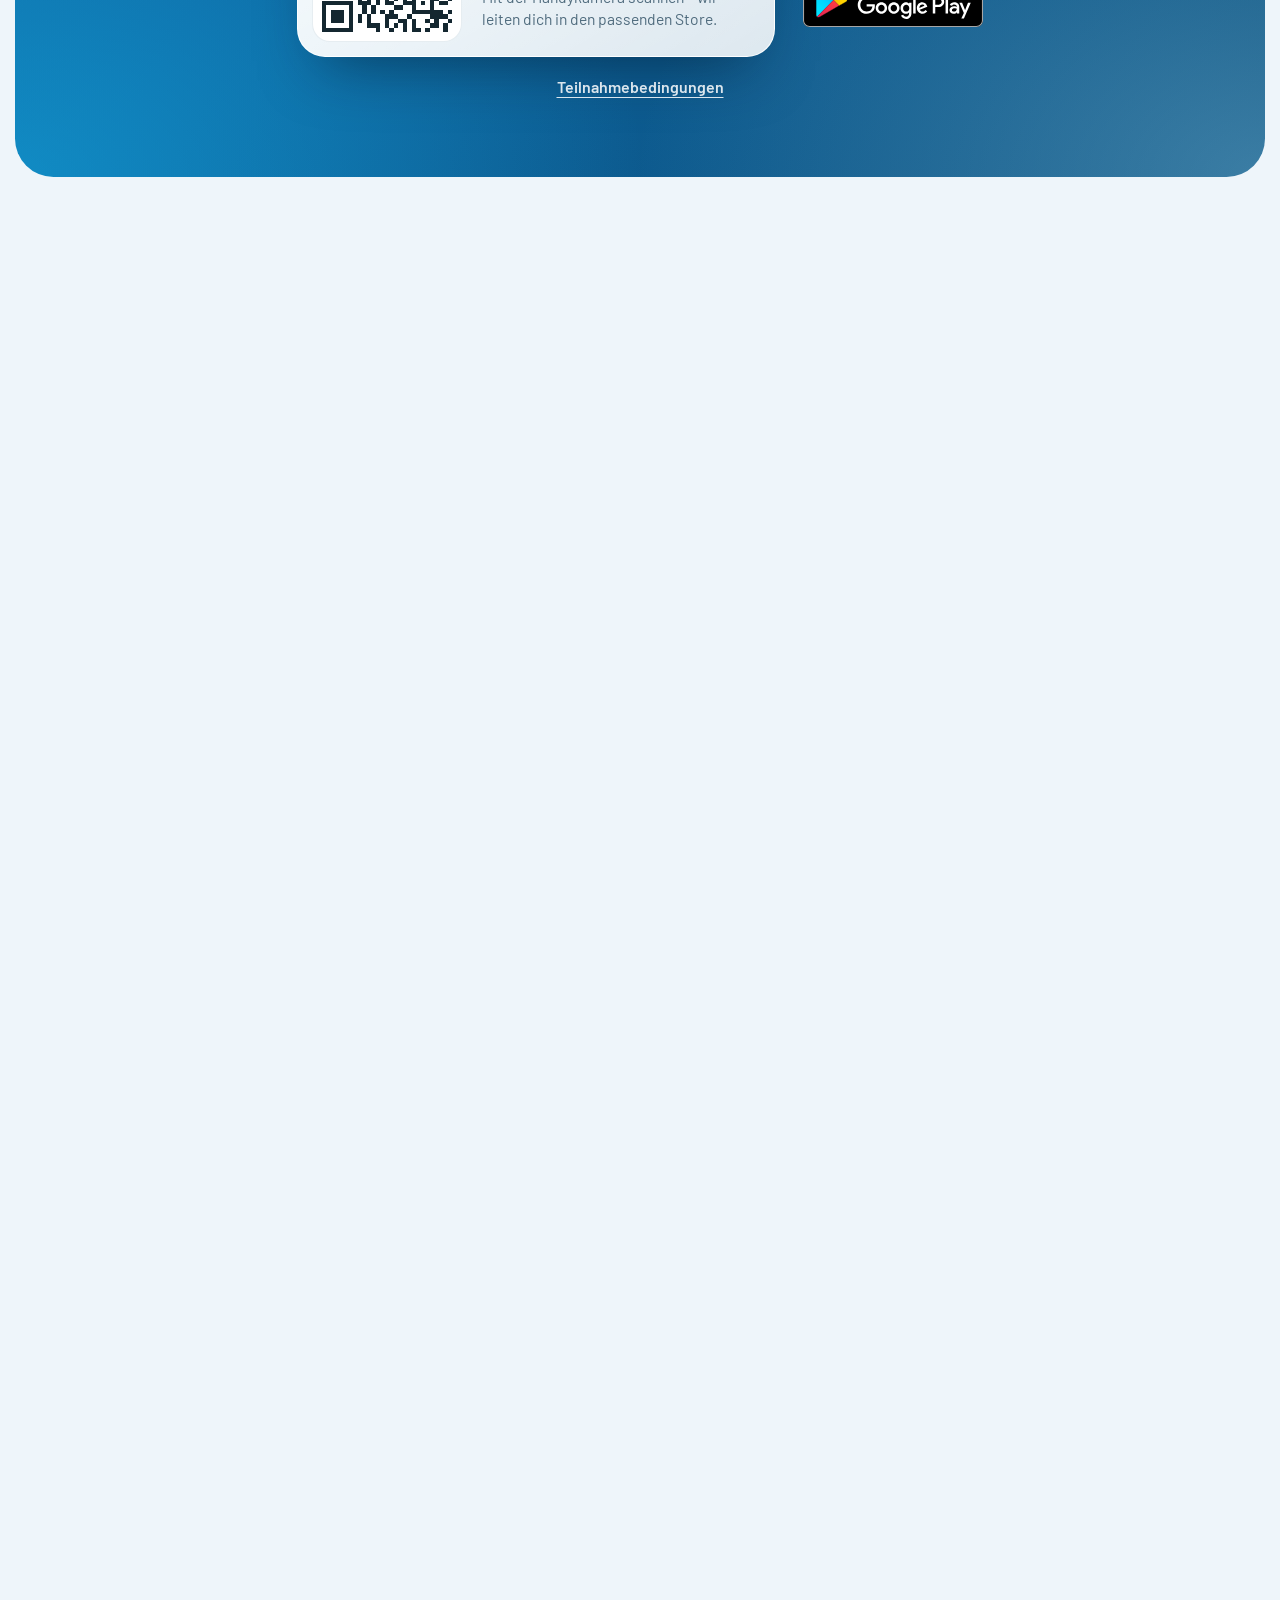
==== commit e452c379: "Glas-Design nach dem Logo-Sheet „Herz & Haken“ (helle Variante) - Neues Logo und neue Bildmarke Herz" ====
--- a/index.html
+++ b/index.html
@@ -112,21 +112,21 @@
 <style>
   /* Kritisch: Weiterleitungs-Overlay muss sofort stehen, bevor style.css geladen ist */
   .redirect{display:none}
-  .is-redirecting .redirect{display:flex;position:fixed;inset:0;z-index:1000;flex-direction:column;align-items:center;justify-content:center;gap:22px;padding:32px;text-align:center;color:#06293d;background:radial-gradient(at 0 0,#afddf4,transparent 70%),radial-gradient(at 100% 0,#27b7d2,transparent 70%),radial-gradient(at 0 100%,#19ade2,transparent 70%),radial-gradient(at 100% 100%,#95d4f3,transparent 70%),#80cbec;font-family:"Barlow Semi Condensed",system-ui,sans-serif}
+  .is-redirecting .redirect{display:flex;position:fixed;inset:0;z-index:1000;flex-direction:column;align-items:center;justify-content:center;gap:22px;padding:32px;text-align:center;color:#0b3a5a;background:radial-gradient(at 0 0,#afddf4,transparent 70%),radial-gradient(at 100% 0,#27b7d2,transparent 70%),radial-gradient(at 0 100%,#19ade2,transparent 70%),radial-gradient(at 100% 100%,#95d4f3,transparent 70%),#80cbec;font-family:"Barlow Semi Condensed",system-ui,sans-serif}
   .is-redirecting body{overflow:hidden}
 </style>
 <link rel="preload" href="assets/fonts/barlow-semi-condensed-800.woff2" as="font" type="font/woff2" crossorigin>
-<link rel="preload" href="assets/fonts/barlow-semi-condensed-400.woff2" as="font" type="font/woff2" crossorigin>
+<link rel="preload" href="assets/fonts/barlow-500.woff2" as="font" type="font/woff2" crossorigin>
 <link rel="preload" href="assets/fonts/caveat-700.woff2" as="font" type="font/woff2" crossorigin>
 <link rel="stylesheet" href="assets/css/style.css">
 <script src="assets/js/main.js" defer></script>
 </head>
 <body>
-<svg width="0" height="0" style="position:absolute" aria-hidden="true"><defs><symbol id="i-arrow" viewBox="0 0 24 24" fill="none" stroke="currentColor" stroke-width="1.8" stroke-linecap="round" stroke-linejoin="round"><path d="M5 12h14M13 6l6 6-6 6"/></symbol><symbol id="i-x" viewBox="0 0 24 24" fill="none" stroke="currentColor" stroke-width="1.8" stroke-linecap="round" stroke-linejoin="round"><path d="M6 6l12 12M18 6 6 18"/></symbol><symbol id="i-plus" viewBox="0 0 24 24" fill="none" stroke="currentColor" stroke-width="1.8" stroke-linecap="round" stroke-linejoin="round"><path d="M12 5v14M5 12h14"/></symbol><symbol id="i-chevron-left" viewBox="0 0 24 24" fill="none" stroke="currentColor" stroke-width="1.8" stroke-linecap="round" stroke-linejoin="round"><path d="M15 5l-7 7 7 7"/></symbol><symbol id="i-chevron-right" viewBox="0 0 24 24" fill="none" stroke="currentColor" stroke-width="1.8" stroke-linecap="round" stroke-linejoin="round"><path d="M9 5l7 7-7 7"/></symbol><symbol id="i-download" viewBox="0 0 24 24" fill="none" stroke="currentColor" stroke-width="1.8" stroke-linecap="round" stroke-linejoin="round"><path d="M12 3v12M7 10l5 5 5-5M5 20h14"/></symbol><symbol id="i-bell" viewBox="0 0 24 24" fill="none" stroke="currentColor" stroke-width="1.8" stroke-linecap="round" stroke-linejoin="round"><path d="M6 9a6 6 0 1 1 12 0c0 6.5 2.5 8 2.5 8h-17S6 15.5 6 9"/><path d="M10.2 20.5a2 2 0 0 0 3.6 0"/></symbol><symbol id="i-user" viewBox="0 0 24 24" fill="none" stroke="currentColor" stroke-width="1.8" stroke-linecap="round" stroke-linejoin="round"><circle cx="12" cy="8" r="4"/><path d="M4.5 20.5a7.5 7.5 0 0 1 15 0"/></symbol><symbol id="i-search" viewBox="0 0 24 24" fill="none" stroke="currentColor" stroke-width="1.8" stroke-linecap="round" stroke-linejoin="round"><circle cx="11" cy="11" r="6.5"/><path d="m20 20-4.2-4.2"/></symbol><symbol id="i-home" viewBox="0 0 24 24" fill="none" stroke="currentColor" stroke-width="1.8" stroke-linecap="round" stroke-linejoin="round"><path d="M3.5 10.5 12 3.5l8.5 7V20a.5.5 0 0 1-.5.5h-5v-6h-6v6H4a.5.5 0 0 1-.5-.5z"/></symbol><symbol id="i-grid" viewBox="0 0 24 24" fill="none" stroke="currentColor" stroke-width="1.8" stroke-linecap="round" stroke-linejoin="round"><rect x="3.5" y="3.5" width="7" height="7" rx="2"/><rect x="13.5" y="3.5" width="7" height="7" rx="2"/><rect x="3.5" y="13.5" width="7" height="7" rx="2"/><rect x="13.5" y="13.5" width="7" height="7" rx="2"/></symbol><symbol id="i-heart" viewBox="0 0 24 24" fill="none" stroke="currentColor" stroke-width="1.8" stroke-linecap="round" stroke-linejoin="round"><path d="M12 20s-7.5-4.6-9-9.4C2 7.3 4.2 4.5 7.3 4.5c2 0 3.5 1.1 4.7 2.8 1.2-1.7 2.7-2.8 4.7-2.8 3.1 0 5.3 2.8 4.3 6.1C19.5 15.4 12 20 12 20z"/></symbol><symbol id="i-bag" viewBox="0 0 24 24" fill="none" stroke="currentColor" stroke-width="1.8" stroke-linecap="round" stroke-linejoin="round"><path d="M5.5 8h13l-1 12.5h-11z"/><path d="M9 10.5V7a3 3 0 0 1 6 0v3.5"/></symbol><symbol id="i-gift" viewBox="0 0 24 24" fill="none" stroke="currentColor" stroke-width="1.8" stroke-linecap="round" stroke-linejoin="round"><rect x="3.5" y="8" width="17" height="4" rx="1"/><path d="M12 8v12.5M19 12v7.5a1 1 0 0 1-1 1H6a1 1 0 0 1-1-1V12"/><path d="M12 8S10.5 3.5 8 3.5a2.25 2.25 0 0 0 0 4.5M12 8s1.5-4.5 4-4.5a2.25 2.25 0 0 1 0 4.5"/></symbol><symbol id="i-card" viewBox="0 0 24 24" fill="none" stroke="currentColor" stroke-width="1.8" stroke-linecap="round" stroke-linejoin="round"><rect x="2.5" y="5.5" width="19" height="13" rx="2.5"/><path d="M2.5 10h19M6.5 14.5h4"/></symbol><symbol id="i-laptop" viewBox="0 0 24 24" fill="none" stroke="currentColor" stroke-width="1.8" stroke-linecap="round" stroke-linejoin="round"><rect x="4.5" y="5" width="15" height="10.5" rx="1.5"/><path d="M2.5 19h19"/></symbol><symbol id="i-sofa" viewBox="0 0 24 24" fill="none" stroke="currentColor" stroke-width="1.8" stroke-linecap="round" stroke-linejoin="round"><path d="M5 11V8a2.5 2.5 0 0 1 2.5-2.5h9A2.5 2.5 0 0 1 19 8v3"/><path d="M3 13a2 2 0 0 1 4 0v1.5h10V13a2 2 0 0 1 4 0v5H3z"/><path d="M5 18v2M19 18v2"/></symbol><symbol id="i-car" viewBox="0 0 24 24" fill="none" stroke="currentColor" stroke-width="1.8" stroke-linecap="round" stroke-linejoin="round"><path d="M5 16.5H3.5v-4l2-5.5h13l2 5.5v4H19"/><path d="M3.5 12.5h17"/><circle cx="7.5" cy="16.5" r="2"/><circle cx="16.5" cy="16.5" r="2"/><path d="M9.5 16.5h5"/></symbol><symbol id="i-dumbbell" viewBox="0 0 24 24" fill="none" stroke="currentColor" stroke-width="1.8" stroke-linecap="round" stroke-linejoin="round"><path d="M6.5 6.5v11M17.5 6.5v11M3.5 9.5v5M20.5 9.5v5M6.5 12h11"/></symbol><symbol id="i-shirt" viewBox="0 0 24 24" fill="none" stroke="currentColor" stroke-width="1.8" stroke-linecap="round" stroke-linejoin="round"><path d="M8.5 3.5 3 6.5l2 4.5 2.5-1v10.5h9V10l2.5 1 2-4.5-5.5-3a3.5 3.5 0 0 1-7 0z"/></symbol><symbol id="i-sparkles" viewBox="0 0 24 24" fill="none" stroke="currentColor" stroke-width="1.8" stroke-linecap="round" stroke-linejoin="round"><path d="M11 3.5 12.8 8.2 17.5 10l-4.7 1.8L11 16.5l-1.8-4.7L4.5 10l4.7-1.8z"/><path d="M18.5 14.5l.8 2.2 2.2.8-2.2.8-.8 2.2-.8-2.2-2.2-.8 2.2-.8z"/></symbol><symbol id="i-wifi" viewBox="0 0 24 24" fill="none" stroke="currentColor" stroke-width="1.8" stroke-linecap="round" stroke-linejoin="round"><path d="M2.5 9a14 14 0 0 1 19 0M5.5 12.5a9.5 9.5 0 0 1 13 0M8.8 16a5 5 0 0 1 6.4 0"/><circle cx="12" cy="19.3" r=".9" fill="currentColor"/></symbol><symbol id="i-plane" viewBox="0 0 24 24" fill="none" stroke="currentColor" stroke-width="1.8" stroke-linecap="round" stroke-linejoin="round"><path d="M10.5 13.5 4 11l1.5-1.5 7 .5 4.5-4.5c1-1 2.5-1.3 3.2-.7.6.7.3 2.2-.7 3.2L15 12.5l.5 7L14 21l-2.5-6.5L8 18v2.5L6.5 22 5 18l-4-1.5L2.5 15H5z"/></symbol><symbol id="i-ticket" viewBox="0 0 24 24" fill="none" stroke="currentColor" stroke-width="1.8" stroke-linecap="round" stroke-linejoin="round"><path d="M3.5 8.5V6.5a1 1 0 0 1 1-1h15a1 1 0 0 1 1 1v2a3.5 3.5 0 0 0 0 7v2a1 1 0 0 1-1 1h-15a1 1 0 0 1-1-1v-2a3.5 3.5 0 0 0 0-7z"/><path d="M14.5 5.5v2M14.5 11v2M14.5 16.5v2"/></symbol><symbol id="i-cup" viewBox="0 0 24 24" fill="none" stroke="currentColor" stroke-width="1.8" stroke-linecap="round" stroke-linejoin="round"><path d="M4.5 9.5h12v5a5 5 0 0 1-5 5h-2a5 5 0 0 1-5-5z"/><path d="M16.5 11h1.5a2.5 2.5 0 0 1 0 5h-1.8M8 3.5v2.5M11 3.5v2.5M14 3.5v2.5"/></symbol><symbol id="i-coins" viewBox="0 0 24 24" fill="none" stroke="currentColor" stroke-width="1.8" stroke-linecap="round" stroke-linejoin="round"><ellipse cx="9" cy="7" rx="5.5" ry="2.5"/><path d="M3.5 7v4c0 1.4 2.5 2.5 5.5 2.5s5.5-1.1 5.5-2.5V7"/><path d="M9.5 15.6c.8 1.1 3 1.9 5.5 1.9 3 0 5.5-1.1 5.5-2.5v-4c0-1.2-1.8-2.2-4.3-2.4"/><path d="M20.5 15v4c0 1.4-2.5 2.5-5.5 2.5S9.5 20.4 9.5 19v-3.4"/></symbol><symbol id="i-smile" viewBox="0 0 24 24" fill="none" stroke="currentColor" stroke-width="1.8" stroke-linecap="round" stroke-linejoin="round"><circle cx="12" cy="12" r="8.5"/><path d="M8.5 14a4.2 4.2 0 0 0 7 0"/><path d="M9 9.8h.01M15 9.8h.01" stroke-width="2.4"/></symbol><symbol id="i-cap" viewBox="0 0 24 24" fill="none" stroke="currentColor" stroke-width="1.8" stroke-linecap="round" stroke-linejoin="round"><path d="M2.5 9 12 4.5 21.5 9 12 13.5z"/><path d="M6.5 11v5c3 2.2 8 2.2 11 0v-5M21.5 9v5.5"/></symbol><symbol id="i-clover" viewBox="0 0 24 24" fill="none" stroke="currentColor" stroke-width="1.8" stroke-linecap="round" stroke-linejoin="round"><path d="M12 12c-3.5-1-5.5-3.2-4.5-5.5s4-1.6 4.5.5c.5-2.1 3.5-2.8 4.5-.5s-1 4.5-4.5 5.5zm0 0c-1 3.5-3.2 5.5-5.5 4.5s-1.6-4 .5-4.5M12 12c1 3.5 3.2 5.5 5.5 4.5s1.6-4-.5-4.5M12 12c1.5 3 2 6 1 9"/></symbol><symbol id="i-bolt" viewBox="0 0 24 24" fill="none" stroke="currentColor" stroke-width="1.8" stroke-linecap="round" stroke-linejoin="round"><path d="M13 2.5 4.5 13.5H11l-1 8 8.5-11H12z"/></symbol><symbol id="i-gear" viewBox="0 0 24 24" fill="none" stroke="currentColor" stroke-width="1.8" stroke-linecap="round" stroke-linejoin="round"><circle cx="12" cy="12" r="3"/><path d="M12 2.5v3M12 18.5v3M2.5 12h3M18.5 12h3M5.3 5.3l2.1 2.1M16.6 16.6l2.1 2.1M5.3 18.7l2.1-2.1M16.6 7.4l2.1-2.1"/></symbol><symbol id="i-flag" viewBox="0 0 24 24" fill="none" stroke="currentColor" stroke-width="1.8" stroke-linecap="round" stroke-linejoin="round"><path d="M5 21V4M5 4.5h12l-2.5 4 2.5 4H5"/></symbol><symbol id="i-mountain" viewBox="0 0 24 24" fill="none" stroke="currentColor" stroke-width="1.8" stroke-linecap="round" stroke-linejoin="round"><path d="M2.5 19.5 9 8.5l3.5 5.5 2.5-3.5 6.5 9z"/><path d="M7 12.5l2 1.5 1.5-1.2"/></symbol><symbol id="i-linkedin" viewBox="0 0 24 24" fill="none" stroke="currentColor" stroke-width="1.8" stroke-linecap="round" stroke-linejoin="round"><rect x="3" y="3" width="18" height="18" rx="3"/><path d="M7.5 10.5v6M7.5 7.5v.01M11.5 16.5v-6M11.5 13c0-1.6 1-2.5 2.3-2.5s2.2.9 2.2 2.5v3.5"/></symbol><symbol id="i-instagram" viewBox="0 0 24 24" fill="none" stroke="currentColor" stroke-width="1.8" stroke-linecap="round" stroke-linejoin="round"><rect x="3" y="3" width="18" height="18" rx="5"/><circle cx="12" cy="12" r="4"/><path d="M17.3 6.7v.01" stroke-width="2.4"/></symbol><symbol id="i-facebook" viewBox="0 0 24 24" fill="none" stroke="currentColor" stroke-width="1.8" stroke-linecap="round" stroke-linejoin="round"><path d="M14.5 8.5H17V5h-2.5A3.5 3.5 0 0 0 11 8.5V11H8.5v3.5H11V21h3.5v-6.5H17l.5-3.5h-3V9a.5.5 0 0 1 .5-.5z"/></symbol><symbol id="i-arrow-left" viewBox="0 0 24 24" fill="none" stroke="currentColor" stroke-width="1.8" stroke-linecap="round" stroke-linejoin="round"><path d="M19 12H5M11 6l-6 6 6 6"/></symbol><symbol id="i-cart" viewBox="0 0 24 24" fill="none" stroke="currentColor" stroke-width="1.8" stroke-linecap="round" stroke-linejoin="round"><path d="M2.5 4h2.4l2.2 10.3a1.5 1.5 0 0 0 1.5 1.2h8.3a1.5 1.5 0 0 0 1.5-1.1L20.6 8H6"/><circle cx="9.5" cy="19.5" r="1.4"/><circle cx="17" cy="19.5" r="1.4"/></symbol><symbol id="i-user-circle" viewBox="0 0 24 24" fill="none" stroke="currentColor" stroke-width="1.8" stroke-linecap="round" stroke-linejoin="round"><circle cx="12" cy="12" r="9"/><circle cx="12" cy="10" r="3"/><path d="M6.6 18.3a6.5 6.5 0 0 1 10.8 0"/></symbol><symbol id="i-sort" viewBox="0 0 24 24" fill="none" stroke="currentColor" stroke-width="1.8" stroke-linecap="round" stroke-linejoin="round"><path d="M8 4v16M4.5 7.5 8 4l3.5 3.5M16 20V4M12.5 16.5 16 20l3.5-3.5"/></symbol><symbol id="i-sliders" viewBox="0 0 24 24" fill="none" stroke="currentColor" stroke-width="1.8" stroke-linecap="round" stroke-linejoin="round"><path d="M4 7h10M18 7h2M4 17h4M12 17h8"/><circle cx="16" cy="7" r="2"/><circle cx="10" cy="17" r="2"/></symbol><symbol id="i-chevron-down" viewBox="0 0 24 24" fill="none" stroke="currentColor" stroke-width="1.8" stroke-linecap="round" stroke-linejoin="round"><path d="M6 9l6 6 6-6"/></symbol></defs></svg><svg width="0" height="0" style="position:absolute" aria-hidden="true"><defs><symbol id="logo" viewBox="0 0 1127.48 229.82"><g fill="var(--logo-type, currentColor)"><path d="M214.55,198.65c-1.71-5.7-2.66-12.54-2.66-19.38,0-7.22.95-14.44,2.66-20.14,5.89-18.62,21.66-30.02,43.13-30.02s36.29,11.4,42.18,29.83c1.9,5.89,3.04,12.92,3.04,19.95s-.95,13.49-2.66,19.19c-5.51,19.57-21.28,31.73-42.75,31.73S220.06,217.84,214.55,198.65ZM274.4,192.57c.95-3.8,1.52-8.55,1.52-13.3,0-5.13-.57-10.07-1.52-13.49-2.47-8.55-8.55-13.68-17.1-13.68s-14.44,5.32-16.91,13.68c-1.14,3.42-1.52,8.36-1.52,13.49s.38,9.88,1.33,13.3c2.47,8.74,8.55,14.25,17.29,14.25S271.93,201.31,274.4,192.57Z"/><path d="M384.6,131.96c1.14.57,1.33,1.71,1.14,2.85l-3.8,21.66c-.19,1.52-1.14,1.9-2.66,1.33-2.66-.76-6.65-1.33-11.02-.57-8.55.76-16.34,6.65-16.34,16.91v51.87c0,1.33-.95,2.28-2.28,2.28h-22.23c-1.33,0-2.28-.95-2.28-2.28v-93.1c0-1.33.95-2.28,2.28-2.28h22.23c1.33,0,2.28.95,2.28,2.28v7.22c0,.76.57,1.14.95.57,4.75-7.03,11.78-11.4,21.09-11.4C378.9,129.3,382.32,130.44,384.6,131.96Z"/><path d="M455.85,152.1h-18.24c-.57,0-.95.38-.95.95v40.28c0,8.36,3.23,12.35,10.83,12.35h6.46c1.33,0,2.28.95,2.28,2.28v18.05c0,1.33-.76,2.28-2.28,2.47-3.99.19-7.98.38-11.59.38-19.38,0-31.35-4.56-31.35-24.89v-50.92c0-.57-.38-.95-.95-.95h-11.02c-1.33,0-2.28-.95-2.28-2.28v-16.91c0-1.33.95-2.28,2.28-2.28h11.02c.57,0,.95-.38.95-.95v-22.61c0-1.33.95-2.28,2.28-2.28h21.09c1.33,0,2.28.95,2.28,2.28v22.61c0,.57.38.95.95.95h18.24c1.33,0,2.28.95,2.28,2.28v16.91C458.13,151.15,457.18,152.1,455.85,152.1Z"/><path d="M563.57,185.54c-.18,1.52-1.13,2.28-2.46,2.28h-58.72c-.57,0-1.14.38-.95.95.57,2.85,1.33,5.32,2.28,7.6,3.04,6.46,9.12,10.64,20.14,10.64,8.75-.19,14.83-4.18,19-9.88.96-1.33,2.09-1.52,3.24-.38l13.49,13.49c.95.95,1.14,2.09.19,3.23-8.37,10.64-22.42,16.53-38.38,16.34-21.66,0-36.68-10.83-43.14-28.12-2.66-6.46-3.99-14.25-3.99-23.18-.19-7.22.76-14.25,2.66-20.14,5.89-17.86,21.28-29.45,41.43-29.45,26.03,0,41.04,16.72,44.46,40.47C563.57,174.52,563.77,179.84,563.57,185.54ZM502.77,163.31c-.57,1.9-.95,3.8-1.33,6.08,0,.57.38.95.95.95h32.88c.56,0,.95-.38.76-.95-.38-2.09-.58-3.8-.96-5.32-2.28-7.6-8.17-11.97-16.71-11.97S505.24,156.09,502.77,163.31Z"/><path d="M584.47,104.6c0-8.93,6.27-15.01,14.82-15.01s15.01,6.08,15.01,15.01-6.27,15.01-15.01,15.01S584.47,113.15,584.47,104.6ZM585.61,226.01v-93.29c0-1.33.95-2.28,2.28-2.28h22.23c1.33,0,2.28.95,2.28,2.28v93.29c0,1.33-.95,2.28-2.28,2.28h-22.23C586.56,228.29,585.61,227.34,585.61,226.01Z"/><path d="M639.57,226.01V97.57c0-1.33.95-2.28,2.28-2.28h22.23c1.33,0,2.28.95,2.28,2.28v128.44c0,1.33-.95,2.28-2.28,2.28h-22.23C640.52,228.29,639.57,227.34,639.57,226.01Z"/><path d="M777.89,185.54c-.19,1.52-1.14,2.28-2.47,2.28h-58.71c-.57,0-1.14.38-.95.95.57,2.85,1.33,5.32,2.28,7.6,3.04,6.46,9.12,10.64,20.14,10.64,8.74-.19,14.82-4.18,19-9.88.95-1.33,2.09-1.52,3.23-.38l13.49,13.49c.95.95,1.14,2.09.19,3.23-8.36,10.64-22.42,16.53-38.38,16.34-21.66,0-36.67-10.83-43.13-28.12-2.66-6.46-3.99-14.25-3.99-23.18-.19-7.22.76-14.25,2.66-20.14,5.89-17.86,21.28-29.45,41.42-29.45,26.03,0,41.04,16.72,44.46,40.47C777.89,174.52,778.08,179.84,777.89,185.54ZM717.09,163.31c-.57,1.9-.95,3.8-1.33,6.08,0,.57.38.95.95.95h32.87c.57,0,.95-.38.76-.95-.38-2.09-.57-3.8-.95-5.32-2.28-7.6-8.17-11.97-16.72-11.97S719.56,156.09,717.09,163.31Z"/><path d="M798.22,214.04c0-8.74,6.27-14.82,15.01-14.82s15.01,6.08,15.01,14.82-6.46,15.01-15.01,15.01S798.22,222.78,798.22,214.04Z"/><path d="M940.33,163.69v62.32c0,1.33-.94,2.28-2.27,2.28h-22.24c-1.33,0-2.28-.95-2.28-2.28v-56.81c0-10.07-6.08-17.1-15.39-17.1s-15.77,6.84-15.77,17.1v56.81c0,1.33-.95,2.28-2.28,2.28h-22.23c-1.33,0-2.28-.95-2.28-2.28v-93.1c0-1.33.95-2.28,2.28-2.28h22.23c1.33,0,2.28.95,2.28,2.28v6.65c0,.76.57,1.14.95.57,5.32-7.6,13.11-11.02,23.18-11.02C926.46,129.11,940.33,142.03,940.33,163.69Z"/><path d="M1051.49,185.54c-.2,1.52-1.15,2.28-2.48,2.28h-58.71c-.57,0-1.14.38-.95.95.57,2.85,1.33,5.32,2.28,7.6,3.04,6.46,9.12,10.64,20.14,10.64,8.74-.19,14.82-4.18,19-9.88.95-1.33,2.09-1.52,3.23-.38l13.49,13.49c.95.95,1.14,2.09.19,3.23-8.36,10.64-22.42,16.53-38.38,16.34-21.66,0-36.67-10.83-43.13-28.12-2.66-6.46-3.99-14.25-3.99-23.18-.19-7.22.76-14.25,2.66-20.14,5.89-17.86,21.28-29.45,41.42-29.45,26.03,0,41.04,16.72,44.46,40.47C1051.49,174.52,1051.67,179.84,1051.49,185.54ZM990.68,163.31c-.57,1.9-.95,3.8-1.33,6.08,0,.57.38.95.95.95h32.87c.57,0,.95-.38.76-.95-.38-2.09-.57-3.8-.95-5.32-2.28-7.6-8.17-11.97-16.72-11.97S993.15,156.09,990.68,163.31Z"/><path d="M1125.2,152.1h-18.24c-.57,0-.95.38-.95.95v40.28c0,8.36,3.23,12.35,10.83,12.35h6.46c1.33,0,2.28.95,2.28,2.28v18.05c0,1.33-.76,2.28-2.28,2.47-3.99.19-7.98.38-11.59.38-19.38,0-31.35-4.56-31.35-24.89v-50.92c0-.57-.38-.95-.95-.95h-11.02c-1.33,0-2.28-.95-2.28-2.28v-16.91c0-1.33.95-2.28,2.28-2.28h11.02c.57,0,.95-.38.95-.95v-22.61c0-1.33.95-2.28,2.28-2.28h21.09c1.33,0,2.28.95,2.28,2.28v22.61c0,.57.38.95.95.95h18.24c1.33,0,2.28.95,2.28,2.28v16.91C1127.48,151.15,1126.53,152.1,1125.2,152.1Z"/></g><g fill="var(--logo-mark, currentColor)"><path d="M203.27,1.78l44.41,31.1c4.46,3.12,5.54,9.27,2.42,13.72l-125.34,179.01c-3.57,5.1-10.91,5.65-15.21,1.15l-38.13-40.07c-3.24-3.39-3.63-8.6-.94-12.44L189.55,4.2C192.67-.26,198.81-1.34,203.27,1.78Z"/><path d="M89.14,97.91H9.87c-8.66,0-13.11,10.37-7.13,16.64l45.67,47.98c4.29,4.51,11.64,3.96,15.21-1.14l33.59-47.98C101.78,106.88,97.11,97.91,89.14,97.91Z"/></g></symbol><symbol id="mark" viewBox="120 130 535 495"><g fill="var(--mark, currentColor)"><path class="mark__long" d="M545.9,148.1l90.2,63.1c9,6.4,11.2,18.8,4.9,27.9l-254.5,363.4c-7.2,10.3-22.1,11.5-30.8,2.3l-77.5-81.3c-6.5-6.9-7.3-17.5-1.9-25.3l241.8-345.2c6.3-9.1,18.8-11.3,27.8-4.9h0Z"/><path class="mark__short" d="M314.2,343.2h-160.9c-17.6,0-26.6,21.1-14.5,33.8l92.7,97.4c8.7,9.2,23.6,8.1,30.9-2.3l68.2-97.4c9.3-13.3-.2-31.5-16.4-31.5H314.2Z"/></g></symbol><symbol id="qr" viewBox="0 0 29 29"><path fill="#142730" shape-rendering="crispEdges" d="M0 0h1v1h-1zM1 0h1v1h-1zM2 0h1v1h-1zM3 0h1v1h-1zM4 0h1v1h-1zM5 0h1v1h-1zM6 0h1v1h-1zM12 0h1v1h-1zM14 0h1v1h-1zM19 0h1v1h-1zM20 0h1v1h-1zM22 0h1v1h-1zM23 0h1v1h-1zM24 0h1v1h-1zM25 0h1v1h-1zM26 0h1v1h-1zM27 0h1v1h-1zM28 0h1v1h-1zM0 1h1v1h-1zM6 1h1v1h-1zM9 1h1v1h-1zM11 1h1v1h-1zM15 1h1v1h-1zM17 1h1v1h-1zM22 1h1v1h-1zM28 1h1v1h-1zM0 2h1v1h-1zM2 2h1v1h-1zM3 2h1v1h-1zM4 2h1v1h-1zM6 2h1v1h-1zM10 2h1v1h-1zM11 2h1v1h-1zM12 2h1v1h-1zM13 2h1v1h-1zM14 2h1v1h-1zM19 2h1v1h-1zM20 2h1v1h-1zM22 2h1v1h-1zM24 2h1v1h-1zM25 2h1v1h-1zM26 2h1v1h-1zM28 2h1v1h-1zM0 3h1v1h-1zM2 3h1v1h-1zM3 3h1v1h-1zM4 3h1v1h-1zM6 3h1v1h-1zM10 3h1v1h-1zM13 3h1v1h-1zM16 3h1v1h-1zM17 3h1v1h-1zM18 3h1v1h-1zM20 3h1v1h-1zM22 3h1v1h-1zM24 3h1v1h-1zM25 3h1v1h-1zM26 3h1v1h-1zM28 3h1v1h-1zM0 4h1v1h-1zM2 4h1v1h-1zM3 4h1v1h-1zM4 4h1v1h-1zM6 4h1v1h-1zM8 4h1v1h-1zM10 4h1v1h-1zM12 4h1v1h-1zM13 4h1v1h-1zM14 4h1v1h-1zM15 4h1v1h-1zM17 4h1v1h-1zM19 4h1v1h-1zM22 4h1v1h-1zM24 4h1v1h-1zM25 4h1v1h-1zM26 4h1v1h-1zM28 4h1v1h-1zM0 5h1v1h-1zM6 5h1v1h-1zM10 5h1v1h-1zM12 5h1v1h-1zM16 5h1v1h-1zM18 5h1v1h-1zM19 5h1v1h-1zM22 5h1v1h-1zM28 5h1v1h-1zM0 6h1v1h-1zM1 6h1v1h-1zM2 6h1v1h-1zM3 6h1v1h-1zM4 6h1v1h-1zM5 6h1v1h-1zM6 6h1v1h-1zM8 6h1v1h-1zM10 6h1v1h-1zM12 6h1v1h-1zM14 6h1v1h-1zM16 6h1v1h-1zM18 6h1v1h-1zM20 6h1v1h-1zM22 6h1v1h-1zM23 6h1v1h-1zM24 6h1v1h-1zM25 6h1v1h-1zM26 6h1v1h-1zM27 6h1v1h-1zM28 6h1v1h-1zM8 7h1v1h-1zM9 7h1v1h-1zM10 7h1v1h-1zM13 7h1v1h-1zM14 7h1v1h-1zM17 7h1v1h-1zM20 7h1v1h-1zM2 8h1v1h-1zM3 8h1v1h-1zM6 8h1v1h-1zM7 8h1v1h-1zM8 8h1v1h-1zM10 8h1v1h-1zM11 8h1v1h-1zM15 8h1v1h-1zM19 8h1v1h-1zM21 8h1v1h-1zM22 8h1v1h-1zM24 8h1v1h-1zM1 9h1v1h-1zM4 9h1v1h-1zM5 9h1v1h-1zM7 9h1v1h-1zM8 9h1v1h-1zM11 9h1v1h-1zM13 9h1v1h-1zM18 9h1v1h-1zM19 9h1v1h-1zM20 9h1v1h-1zM21 9h1v1h-1zM22 9h1v1h-1zM23 9h1v1h-1zM24 9h1v1h-1zM25 9h1v1h-1zM26 9h1v1h-1zM28 9h1v1h-1zM3 10h1v1h-1zM6 10h1v1h-1zM8 10h1v1h-1zM11 10h1v1h-1zM14 10h1v1h-1zM15 10h1v1h-1zM16 10h1v1h-1zM17 10h1v1h-1zM18 10h1v1h-1zM20 10h1v1h-1zM22 10h1v1h-1zM25 10h1v1h-1zM27 10h1v1h-1zM0 11h1v1h-1zM1 11h1v1h-1zM2 11h1v1h-1zM10 11h1v1h-1zM18 11h1v1h-1zM20 11h1v1h-1zM24 11h1v1h-1zM28 11h1v1h-1zM0 12h1v1h-1zM1 12h1v1h-1zM3 12h1v1h-1zM5 12h1v1h-1zM6 12h1v1h-1zM9 12h1v1h-1zM10 12h1v1h-1zM18 12h1v1h-1zM19 12h1v1h-1zM20 12h1v1h-1zM21 12h1v1h-1zM23 12h1v1h-1zM25 12h1v1h-1zM26 12h1v1h-1zM27 12h1v1h-1zM28 12h1v1h-1zM2 13h1v1h-1zM9 13h1v1h-1zM19 13h1v1h-1zM22 13h1v1h-1zM23 13h1v1h-1zM25 13h1v1h-1zM26 13h1v1h-1zM28 13h1v1h-1zM4 14h1v1h-1zM6 14h1v1h-1zM7 14h1v1h-1zM18 14h1v1h-1zM19 14h1v1h-1zM20 14h1v1h-1zM21 14h1v1h-1zM23 14h1v1h-1zM24 14h1v1h-1zM25 14h1v1h-1zM27 14h1v1h-1zM28 14h1v1h-1zM1 15h1v1h-1zM2 15h1v1h-1zM4 15h1v1h-1zM5 15h1v1h-1zM18 15h1v1h-1zM21 15h1v1h-1zM24 15h1v1h-1zM25 15h1v1h-1zM27 15h1v1h-1zM28 15h1v1h-1zM0 16h1v1h-1zM2 16h1v1h-1zM3 16h1v1h-1zM6 16h1v1h-1zM18 16h1v1h-1zM20 16h1v1h-1zM21 16h1v1h-1zM23 16h1v1h-1zM24 16h1v1h-1zM25 16h1v1h-1zM27 16h1v1h-1zM2 17h1v1h-1zM7 17h1v1h-1zM8 17h1v1h-1zM9 17h1v1h-1zM10 17h1v1h-1zM20 17h1v1h-1zM23 17h1v1h-1zM25 17h1v1h-1zM0 18h1v1h-1zM3 18h1v1h-1zM4 18h1v1h-1zM6 18h1v1h-1zM7 18h1v1h-1zM8 18h1v1h-1zM10 18h1v1h-1zM11 18h1v1h-1zM13 18h1v1h-1zM16 18h1v1h-1zM17 18h1v1h-1zM18 18h1v1h-1zM22 18h1v1h-1zM23 18h1v1h-1zM24 18h1v1h-1zM26 18h1v1h-1zM3 19h1v1h-1zM4 19h1v1h-1zM7 19h1v1h-1zM10 19h1v1h-1zM11 19h1v1h-1zM13 19h1v1h-1zM14 19h1v1h-1zM15 19h1v1h-1zM16 19h1v1h-1zM18 19h1v1h-1zM19 19h1v1h-1zM21 19h1v1h-1zM22 19h1v1h-1zM25 19h1v1h-1zM26 19h1v1h-1zM1 20h1v1h-1zM2 20h1v1h-1zM4 20h1v1h-1zM5 20h1v1h-1zM6 20h1v1h-1zM7 20h1v1h-1zM10 20h1v1h-1zM11 20h1v1h-1zM14 20h1v1h-1zM15 20h1v1h-1zM20 20h1v1h-1zM21 20h1v1h-1zM22 20h1v1h-1zM23 20h1v1h-1zM24 20h1v1h-1zM26 20h1v1h-1zM8 21h1v1h-1zM10 21h1v1h-1zM12 21h1v1h-1zM14 21h1v1h-1zM16 21h1v1h-1zM18 21h1v1h-1zM20 21h1v1h-1zM24 21h1v1h-1zM25 21h1v1h-1zM28 21h1v1h-1zM0 22h1v1h-1zM1 22h1v1h-1zM2 22h1v1h-1zM3 22h1v1h-1zM4 22h1v1h-1zM5 22h1v1h-1zM6 22h1v1h-1zM8 22h1v1h-1zM9 22h1v1h-1zM10 22h1v1h-1zM12 22h1v1h-1zM14 22h1v1h-1zM15 22h1v1h-1zM18 22h1v1h-1zM19 22h1v1h-1zM20 22h1v1h-1zM22 22h1v1h-1zM24 22h1v1h-1zM26 22h1v1h-1zM27 22h1v1h-1zM0 23h1v1h-1zM6 23h1v1h-1zM9 23h1v1h-1zM11 23h1v1h-1zM16 23h1v1h-1zM17 23h1v1h-1zM20 23h1v1h-1zM24 23h1v1h-1zM0 24h1v1h-1zM2 24h1v1h-1zM3 24h1v1h-1zM4 24h1v1h-1zM6 24h1v1h-1zM9 24h1v1h-1zM11 24h1v1h-1zM13 24h1v1h-1zM15 24h1v1h-1zM20 24h1v1h-1zM21 24h1v1h-1zM22 24h1v1h-1zM23 24h1v1h-1zM24 24h1v1h-1zM25 24h1v1h-1zM26 24h1v1h-1zM28 24h1v1h-1zM0 25h1v1h-1zM2 25h1v1h-1zM3 25h1v1h-1zM4 25h1v1h-1zM6 25h1v1h-1zM8 25h1v1h-1zM10 25h1v1h-1zM14 25h1v1h-1zM15 25h1v1h-1zM16 25h1v1h-1zM19 25h1v1h-1zM24 25h1v1h-1zM25 25h1v1h-1zM26 25h1v1h-1zM27 25h1v1h-1zM0 26h1v1h-1zM2 26h1v1h-1zM3 26h1v1h-1zM4 26h1v1h-1zM6 26h1v1h-1zM8 26h1v1h-1zM10 26h1v1h-1zM14 26h1v1h-1zM17 26h1v1h-1zM18 26h1v1h-1zM20 26h1v1h-1zM23 26h1v1h-1zM25 26h1v1h-1zM28 26h1v1h-1zM0 27h1v1h-1zM6 27h1v1h-1zM10 27h1v1h-1zM11 27h1v1h-1zM12 27h1v1h-1zM14 27h1v1h-1zM16 27h1v1h-1zM18 27h1v1h-1zM20 27h1v1h-1zM24 27h1v1h-1zM25 27h1v1h-1zM27 27h1v1h-1zM0 28h1v1h-1zM1 28h1v1h-1zM2 28h1v1h-1zM3 28h1v1h-1zM4 28h1v1h-1zM5 28h1v1h-1zM6 28h1v1h-1zM12 28h1v1h-1zM15 28h1v1h-1zM18 28h1v1h-1zM20 28h1v1h-1zM21 28h1v1h-1zM23 28h1v1h-1zM27 28h1v1h-1z"/><rect x="11.62" y="11.62" width="5.76" height="5.76" rx="1.38" fill="#fff"/><svg x="12.43" y="12.43" width="4.15" height="4.15" viewBox="120 130 535 495"><g fill="#1c87b8"><path class="mark__long" d="M545.9,148.1l90.2,63.1c9,6.4,11.2,18.8,4.9,27.9l-254.5,363.4c-7.2,10.3-22.1,11.5-30.8,2.3l-77.5-81.3c-6.5-6.9-7.3-17.5-1.9-25.3l241.8-345.2c6.3-9.1,18.8-11.3,27.8-4.9h0Z"/><path class="mark__short" d="M314.2,343.2h-160.9c-17.6,0-26.6,21.1-14.5,33.8l92.7,97.4c8.7,9.2,23.6,8.1,30.9-2.3l68.2-97.4c9.3-13.3-.2-31.5-16.4-31.5H314.2Z"/></g></svg></symbol></defs></svg>
+<svg width="0" height="0" style="position:absolute" aria-hidden="true"><defs><symbol id="i-arrow" viewBox="0 0 24 24" fill="none" stroke="currentColor" stroke-width="1.8" stroke-linecap="round" stroke-linejoin="round"><path d="M5 12h14M13 6l6 6-6 6"/></symbol><symbol id="i-x" viewBox="0 0 24 24" fill="none" stroke="currentColor" stroke-width="1.8" stroke-linecap="round" stroke-linejoin="round"><path d="M6 6l12 12M18 6 6 18"/></symbol><symbol id="i-plus" viewBox="0 0 24 24" fill="none" stroke="currentColor" stroke-width="1.8" stroke-linecap="round" stroke-linejoin="round"><path d="M12 5v14M5 12h14"/></symbol><symbol id="i-chevron-left" viewBox="0 0 24 24" fill="none" stroke="currentColor" stroke-width="1.8" stroke-linecap="round" stroke-linejoin="round"><path d="M15 5l-7 7 7 7"/></symbol><symbol id="i-chevron-right" viewBox="0 0 24 24" fill="none" stroke="currentColor" stroke-width="1.8" stroke-linecap="round" stroke-linejoin="round"><path d="M9 5l7 7-7 7"/></symbol><symbol id="i-download" viewBox="0 0 24 24" fill="none" stroke="currentColor" stroke-width="1.8" stroke-linecap="round" stroke-linejoin="round"><path d="M12 3v12M7 10l5 5 5-5M5 20h14"/></symbol><symbol id="i-bell" viewBox="0 0 24 24" fill="none" stroke="currentColor" stroke-width="1.8" stroke-linecap="round" stroke-linejoin="round"><path d="M6 9a6 6 0 1 1 12 0c0 6.5 2.5 8 2.5 8h-17S6 15.5 6 9"/><path d="M10.2 20.5a2 2 0 0 0 3.6 0"/></symbol><symbol id="i-user" viewBox="0 0 24 24" fill="none" stroke="currentColor" stroke-width="1.8" stroke-linecap="round" stroke-linejoin="round"><circle cx="12" cy="8" r="4"/><path d="M4.5 20.5a7.5 7.5 0 0 1 15 0"/></symbol><symbol id="i-search" viewBox="0 0 24 24" fill="none" stroke="currentColor" stroke-width="1.8" stroke-linecap="round" stroke-linejoin="round"><circle cx="11" cy="11" r="6.5"/><path d="m20 20-4.2-4.2"/></symbol><symbol id="i-home" viewBox="0 0 24 24" fill="none" stroke="currentColor" stroke-width="1.8" stroke-linecap="round" stroke-linejoin="round"><path d="M3.5 10.5 12 3.5l8.5 7V20a.5.5 0 0 1-.5.5h-5v-6h-6v6H4a.5.5 0 0 1-.5-.5z"/></symbol><symbol id="i-grid" viewBox="0 0 24 24" fill="none" stroke="currentColor" stroke-width="1.8" stroke-linecap="round" stroke-linejoin="round"><rect x="3.5" y="3.5" width="7" height="7" rx="2"/><rect x="13.5" y="3.5" width="7" height="7" rx="2"/><rect x="3.5" y="13.5" width="7" height="7" rx="2"/><rect x="13.5" y="13.5" width="7" height="7" rx="2"/></symbol><symbol id="i-heart" viewBox="0 0 24 24" fill="none" stroke="currentColor" stroke-width="1.8" stroke-linecap="round" stroke-linejoin="round"><path d="M12 20s-7.5-4.6-9-9.4C2 7.3 4.2 4.5 7.3 4.5c2 0 3.5 1.1 4.7 2.8 1.2-1.7 2.7-2.8 4.7-2.8 3.1 0 5.3 2.8 4.3 6.1C19.5 15.4 12 20 12 20z"/></symbol><symbol id="i-bag" viewBox="0 0 24 24" fill="none" stroke="currentColor" stroke-width="1.8" stroke-linecap="round" stroke-linejoin="round"><path d="M5.5 8h13l-1 12.5h-11z"/><path d="M9 10.5V7a3 3 0 0 1 6 0v3.5"/></symbol><symbol id="i-gift" viewBox="0 0 24 24" fill="none" stroke="currentColor" stroke-width="1.8" stroke-linecap="round" stroke-linejoin="round"><rect x="3.5" y="8" width="17" height="4" rx="1"/><path d="M12 8v12.5M19 12v7.5a1 1 0 0 1-1 1H6a1 1 0 0 1-1-1V12"/><path d="M12 8S10.5 3.5 8 3.5a2.25 2.25 0 0 0 0 4.5M12 8s1.5-4.5 4-4.5a2.25 2.25 0 0 1 0 4.5"/></symbol><symbol id="i-card" viewBox="0 0 24 24" fill="none" stroke="currentColor" stroke-width="1.8" stroke-linecap="round" stroke-linejoin="round"><rect x="2.5" y="5.5" width="19" height="13" rx="2.5"/><path d="M2.5 10h19M6.5 14.5h4"/></symbol><symbol id="i-laptop" viewBox="0 0 24 24" fill="none" stroke="currentColor" stroke-width="1.8" stroke-linecap="round" stroke-linejoin="round"><rect x="4.5" y="5" width="15" height="10.5" rx="1.5"/><path d="M2.5 19h19"/></symbol><symbol id="i-sofa" viewBox="0 0 24 24" fill="none" stroke="currentColor" stroke-width="1.8" stroke-linecap="round" stroke-linejoin="round"><path d="M5 11V8a2.5 2.5 0 0 1 2.5-2.5h9A2.5 2.5 0 0 1 19 8v3"/><path d="M3 13a2 2 0 0 1 4 0v1.5h10V13a2 2 0 0 1 4 0v5H3z"/><path d="M5 18v2M19 18v2"/></symbol><symbol id="i-car" viewBox="0 0 24 24" fill="none" stroke="currentColor" stroke-width="1.8" stroke-linecap="round" stroke-linejoin="round"><path d="M5 16.5H3.5v-4l2-5.5h13l2 5.5v4H19"/><path d="M3.5 12.5h17"/><circle cx="7.5" cy="16.5" r="2"/><circle cx="16.5" cy="16.5" r="2"/><path d="M9.5 16.5h5"/></symbol><symbol id="i-dumbbell" viewBox="0 0 24 24" fill="none" stroke="currentColor" stroke-width="1.8" stroke-linecap="round" stroke-linejoin="round"><path d="M6.5 6.5v11M17.5 6.5v11M3.5 9.5v5M20.5 9.5v5M6.5 12h11"/></symbol><symbol id="i-shirt" viewBox="0 0 24 24" fill="none" stroke="currentColor" stroke-width="1.8" stroke-linecap="round" stroke-linejoin="round"><path d="M8.5 3.5 3 6.5l2 4.5 2.5-1v10.5h9V10l2.5 1 2-4.5-5.5-3a3.5 3.5 0 0 1-7 0z"/></symbol><symbol id="i-sparkles" viewBox="0 0 24 24" fill="none" stroke="currentColor" stroke-width="1.8" stroke-linecap="round" stroke-linejoin="round"><path d="M11 3.5 12.8 8.2 17.5 10l-4.7 1.8L11 16.5l-1.8-4.7L4.5 10l4.7-1.8z"/><path d="M18.5 14.5l.8 2.2 2.2.8-2.2.8-.8 2.2-.8-2.2-2.2-.8 2.2-.8z"/></symbol><symbol id="i-wifi" viewBox="0 0 24 24" fill="none" stroke="currentColor" stroke-width="1.8" stroke-linecap="round" stroke-linejoin="round"><path d="M2.5 9a14 14 0 0 1 19 0M5.5 12.5a9.5 9.5 0 0 1 13 0M8.8 16a5 5 0 0 1 6.4 0"/><circle cx="12" cy="19.3" r=".9" fill="currentColor"/></symbol><symbol id="i-plane" viewBox="0 0 24 24" fill="none" stroke="currentColor" stroke-width="1.8" stroke-linecap="round" stroke-linejoin="round"><path d="M10.5 13.5 4 11l1.5-1.5 7 .5 4.5-4.5c1-1 2.5-1.3 3.2-.7.6.7.3 2.2-.7 3.2L15 12.5l.5 7L14 21l-2.5-6.5L8 18v2.5L6.5 22 5 18l-4-1.5L2.5 15H5z"/></symbol><symbol id="i-ticket" viewBox="0 0 24 24" fill="none" stroke="currentColor" stroke-width="1.8" stroke-linecap="round" stroke-linejoin="round"><path d="M3.5 8.5V6.5a1 1 0 0 1 1-1h15a1 1 0 0 1 1 1v2a3.5 3.5 0 0 0 0 7v2a1 1 0 0 1-1 1h-15a1 1 0 0 1-1-1v-2a3.5 3.5 0 0 0 0-7z"/><path d="M14.5 5.5v2M14.5 11v2M14.5 16.5v2"/></symbol><symbol id="i-cup" viewBox="0 0 24 24" fill="none" stroke="currentColor" stroke-width="1.8" stroke-linecap="round" stroke-linejoin="round"><path d="M4.5 9.5h12v5a5 5 0 0 1-5 5h-2a5 5 0 0 1-5-5z"/><path d="M16.5 11h1.5a2.5 2.5 0 0 1 0 5h-1.8M8 3.5v2.5M11 3.5v2.5M14 3.5v2.5"/></symbol><symbol id="i-coins" viewBox="0 0 24 24" fill="none" stroke="currentColor" stroke-width="1.8" stroke-linecap="round" stroke-linejoin="round"><ellipse cx="9" cy="7" rx="5.5" ry="2.5"/><path d="M3.5 7v4c0 1.4 2.5 2.5 5.5 2.5s5.5-1.1 5.5-2.5V7"/><path d="M9.5 15.6c.8 1.1 3 1.9 5.5 1.9 3 0 5.5-1.1 5.5-2.5v-4c0-1.2-1.8-2.2-4.3-2.4"/><path d="M20.5 15v4c0 1.4-2.5 2.5-5.5 2.5S9.5 20.4 9.5 19v-3.4"/></symbol><symbol id="i-smile" viewBox="0 0 24 24" fill="none" stroke="currentColor" stroke-width="1.8" stroke-linecap="round" stroke-linejoin="round"><circle cx="12" cy="12" r="8.5"/><path d="M8.5 14a4.2 4.2 0 0 0 7 0"/><path d="M9 9.8h.01M15 9.8h.01" stroke-width="2.4"/></symbol><symbol id="i-cap" viewBox="0 0 24 24" fill="none" stroke="currentColor" stroke-width="1.8" stroke-linecap="round" stroke-linejoin="round"><path d="M2.5 9 12 4.5 21.5 9 12 13.5z"/><path d="M6.5 11v5c3 2.2 8 2.2 11 0v-5M21.5 9v5.5"/></symbol><symbol id="i-clover" viewBox="0 0 24 24" fill="none" stroke="currentColor" stroke-width="1.8" stroke-linecap="round" stroke-linejoin="round"><path d="M12 12c-3.5-1-5.5-3.2-4.5-5.5s4-1.6 4.5.5c.5-2.1 3.5-2.8 4.5-.5s-1 4.5-4.5 5.5zm0 0c-1 3.5-3.2 5.5-5.5 4.5s-1.6-4 .5-4.5M12 12c1 3.5 3.2 5.5 5.5 4.5s1.6-4-.5-4.5M12 12c1.5 3 2 6 1 9"/></symbol><symbol id="i-bolt" viewBox="0 0 24 24" fill="none" stroke="currentColor" stroke-width="1.8" stroke-linecap="round" stroke-linejoin="round"><path d="M13 2.5 4.5 13.5H11l-1 8 8.5-11H12z"/></symbol><symbol id="i-gear" viewBox="0 0 24 24" fill="none" stroke="currentColor" stroke-width="1.8" stroke-linecap="round" stroke-linejoin="round"><circle cx="12" cy="12" r="3"/><path d="M12 2.5v3M12 18.5v3M2.5 12h3M18.5 12h3M5.3 5.3l2.1 2.1M16.6 16.6l2.1 2.1M5.3 18.7l2.1-2.1M16.6 7.4l2.1-2.1"/></symbol><symbol id="i-flag" viewBox="0 0 24 24" fill="none" stroke="currentColor" stroke-width="1.8" stroke-linecap="round" stroke-linejoin="round"><path d="M5 21V4M5 4.5h12l-2.5 4 2.5 4H5"/></symbol><symbol id="i-mountain" viewBox="0 0 24 24" fill="none" stroke="currentColor" stroke-width="1.8" stroke-linecap="round" stroke-linejoin="round"><path d="M2.5 19.5 9 8.5l3.5 5.5 2.5-3.5 6.5 9z"/><path d="M7 12.5l2 1.5 1.5-1.2"/></symbol><symbol id="i-linkedin" viewBox="0 0 24 24" fill="none" stroke="currentColor" stroke-width="1.8" stroke-linecap="round" stroke-linejoin="round"><rect x="3" y="3" width="18" height="18" rx="3"/><path d="M7.5 10.5v6M7.5 7.5v.01M11.5 16.5v-6M11.5 13c0-1.6 1-2.5 2.3-2.5s2.2.9 2.2 2.5v3.5"/></symbol><symbol id="i-instagram" viewBox="0 0 24 24" fill="none" stroke="currentColor" stroke-width="1.8" stroke-linecap="round" stroke-linejoin="round"><rect x="3" y="3" width="18" height="18" rx="5"/><circle cx="12" cy="12" r="4"/><path d="M17.3 6.7v.01" stroke-width="2.4"/></symbol><symbol id="i-facebook" viewBox="0 0 24 24" fill="none" stroke="currentColor" stroke-width="1.8" stroke-linecap="round" stroke-linejoin="round"><path d="M14.5 8.5H17V5h-2.5A3.5 3.5 0 0 0 11 8.5V11H8.5v3.5H11V21h3.5v-6.5H17l.5-3.5h-3V9a.5.5 0 0 1 .5-.5z"/></symbol><symbol id="i-arrow-left" viewBox="0 0 24 24" fill="none" stroke="currentColor" stroke-width="1.8" stroke-linecap="round" stroke-linejoin="round"><path d="M19 12H5M11 6l-6 6 6 6"/></symbol><symbol id="i-cart" viewBox="0 0 24 24" fill="none" stroke="currentColor" stroke-width="1.8" stroke-linecap="round" stroke-linejoin="round"><path d="M2.5 4h2.4l2.2 10.3a1.5 1.5 0 0 0 1.5 1.2h8.3a1.5 1.5 0 0 0 1.5-1.1L20.6 8H6"/><circle cx="9.5" cy="19.5" r="1.4"/><circle cx="17" cy="19.5" r="1.4"/></symbol><symbol id="i-user-circle" viewBox="0 0 24 24" fill="none" stroke="currentColor" stroke-width="1.8" stroke-linecap="round" stroke-linejoin="round"><circle cx="12" cy="12" r="9"/><circle cx="12" cy="10" r="3"/><path d="M6.6 18.3a6.5 6.5 0 0 1 10.8 0"/></symbol><symbol id="i-sort" viewBox="0 0 24 24" fill="none" stroke="currentColor" stroke-width="1.8" stroke-linecap="round" stroke-linejoin="round"><path d="M8 4v16M4.5 7.5 8 4l3.5 3.5M16 20V4M12.5 16.5 16 20l3.5-3.5"/></symbol><symbol id="i-sliders" viewBox="0 0 24 24" fill="none" stroke="currentColor" stroke-width="1.8" stroke-linecap="round" stroke-linejoin="round"><path d="M4 7h10M18 7h2M4 17h4M12 17h8"/><circle cx="16" cy="7" r="2"/><circle cx="10" cy="17" r="2"/></symbol><symbol id="i-chevron-down" viewBox="0 0 24 24" fill="none" stroke="currentColor" stroke-width="1.8" stroke-linecap="round" stroke-linejoin="round"><path d="M6 9l6 6 6-6"/></symbol></defs></svg><svg width="0" height="0" style="position:absolute" aria-hidden="true"><defs><symbol id="logo" viewBox="0 0 1447.09 432.14"><g fill="var(--logo-type, currentColor)"><path d="M534.16,295.8c-1.71-5.7-2.66-12.54-2.66-19.38,0-7.22.95-14.44,2.66-20.14,5.89-18.62,21.66-30.02,43.13-30.02s36.29,11.4,42.18,29.83c1.9,5.89,3.04,12.92,3.04,19.95s-.95,13.49-2.66,19.19c-5.51,19.57-21.28,31.73-42.75,31.73s-37.43-11.97-42.94-31.16ZM594.01,289.72c.95-3.8,1.52-8.55,1.52-13.3,0-5.13-.57-10.07-1.52-13.49-2.47-8.55-8.55-13.68-17.1-13.68s-14.44,5.32-16.91,13.68c-1.14,3.42-1.52,8.36-1.52,13.49s.38,9.88,1.33,13.3c2.47,8.74,8.55,14.25,17.29,14.25s14.44-5.51,16.91-14.25Z"/><path d="M704.21,229.11c1.14.57,1.33,1.71,1.14,2.85l-3.8,21.66c-.19,1.52-1.14,1.9-2.66,1.33-2.66-.76-6.65-1.33-11.02-.57-8.55.76-16.34,6.65-16.34,16.91v51.87c0,1.33-.95,2.28-2.28,2.28h-22.23c-1.33,0-2.28-.95-2.28-2.28v-93.1c0-1.33.95-2.28,2.28-2.28h22.23c1.33,0,2.28.95,2.28,2.28v7.22c0,.76.57,1.14.95.57,4.75-7.03,11.78-11.4,21.09-11.4,4.94,0,8.36,1.14,10.64,2.66Z"/><path d="M775.46,249.25h-18.24c-.57,0-.95.38-.95.95v40.28c0,8.36,3.23,12.35,10.83,12.35h6.46c1.33,0,2.28.95,2.28,2.28v18.05c0,1.33-.76,2.28-2.28,2.47-3.99.19-7.98.38-11.59.38-19.38,0-31.35-4.56-31.35-24.89v-50.92c0-.57-.38-.95-.95-.95h-11.02c-1.33,0-2.28-.95-2.28-2.28v-16.91c0-1.33.95-2.28,2.28-2.28h11.02c.57,0,.95-.38.95-.95v-22.61c0-1.33.95-2.28,2.28-2.28h21.09c1.33,0,2.28.95,2.28,2.28v22.61c0,.57.38.95.95.95h18.24c1.33,0,2.28.95,2.28,2.28v16.91c0,1.33-.95,2.28-2.28,2.28Z"/><path d="M883.19,282.69c-.19,1.52-1.14,2.28-2.47,2.28h-58.71c-.57,0-1.14.38-.95.95.57,2.85,1.33,5.32,2.28,7.6,3.04,6.46,9.12,10.64,20.14,10.64,8.74-.19,14.82-4.18,19-9.88.95-1.33,2.09-1.52,3.23-.38l13.49,13.49c.95.95,1.14,2.09.19,3.23-8.36,10.64-22.42,16.53-38.38,16.34-21.66,0-36.67-10.83-43.13-28.12-2.66-6.46-3.99-14.25-3.99-23.18-.19-7.22.76-14.25,2.66-20.14,5.89-17.86,21.28-29.45,41.42-29.45,26.03,0,41.04,16.72,44.46,40.47.76,5.13.95,10.45.76,16.15ZM822.39,260.46c-.57,1.9-.95,3.8-1.33,6.08,0,.57.38.95.95.95h32.87c.57,0,.95-.38.76-.95-.38-2.09-.57-3.8-.95-5.32-2.28-7.6-8.17-11.97-16.72-11.97s-13.11,3.99-15.58,11.21Z"/><path d="M904.08,201.75c0-8.93,6.27-15.01,14.82-15.01s15.01,6.08,15.01,15.01-6.27,15.01-15.01,15.01-14.82-6.46-14.82-15.01ZM905.22,323.16v-93.29c0-1.33.95-2.28,2.28-2.28h22.23c1.33,0,2.28.95,2.28,2.28v93.29c0,1.33-.95,2.28-2.28,2.28h-22.23c-1.33,0-2.28-.95-2.28-2.28Z"/><path d="M959.18,323.16v-128.44c0-1.33.95-2.28,2.28-2.28h22.23c1.33,0,2.28.95,2.28,2.28v128.44c0,1.33-.95,2.28-2.28,2.28h-22.23c-1.33,0-2.28-.95-2.28-2.28Z"/><path d="M1097.5,282.69c-.19,1.52-1.14,2.28-2.47,2.28h-58.71c-.57,0-1.14.38-.95.95.57,2.85,1.33,5.32,2.28,7.6,3.04,6.46,9.12,10.64,20.14,10.64,8.74-.19,14.82-4.18,19-9.88.95-1.33,2.09-1.52,3.23-.38l13.49,13.49c.95.95,1.14,2.09.19,3.23-8.36,10.64-22.42,16.53-38.38,16.34-21.66,0-36.67-10.83-43.13-28.12-2.66-6.46-3.99-14.25-3.99-23.18-.19-7.22.76-14.25,2.66-20.14,5.89-17.86,21.28-29.45,41.42-29.45,26.03,0,41.04,16.72,44.46,40.47.76,5.13.95,10.45.76,16.15ZM1036.7,260.46c-.57,1.9-.95,3.8-1.33,6.08,0,.57.38.95.95.95h32.87c.57,0,.95-.38.76-.95-.38-2.09-.57-3.8-.95-5.32-2.28-7.6-8.17-11.97-16.72-11.97s-13.11,3.99-15.58,11.21Z"/><path d="M1117.83,311.19c0-8.74,6.27-14.82,15.01-14.82s15.01,6.08,15.01,14.82-6.46,15.01-15.01,15.01-15.01-6.27-15.01-15.01Z"/><path d="M1259.95,260.84v62.32c0,1.33-.95,2.28-2.28,2.28h-22.23c-1.33,0-2.28-.95-2.28-2.28v-56.81c0-10.07-6.08-17.1-15.39-17.1s-15.77,6.84-15.77,17.1v56.81c0,1.33-.95,2.28-2.28,2.28h-22.23c-1.33,0-2.28-.95-2.28-2.28v-93.1c0-1.33.95-2.28,2.28-2.28h22.23c1.33,0,2.28.95,2.28,2.28v6.65c0,.76.57,1.14.95.57,5.32-7.6,13.11-11.02,23.18-11.02,19.95,0,33.82,12.92,33.82,34.58Z"/><path d="M1371.1,282.69c-.19,1.52-1.14,2.28-2.47,2.28h-58.71c-.57,0-1.14.38-.95.95.57,2.85,1.33,5.32,2.28,7.6,3.04,6.46,9.12,10.64,20.14,10.64,8.74-.19,14.82-4.18,19-9.88.95-1.33,2.09-1.52,3.23-.38l13.49,13.49c.95.95,1.14,2.09.19,3.23-8.36,10.64-22.42,16.53-38.38,16.34-21.66,0-36.67-10.83-43.13-28.12-2.66-6.46-3.99-14.25-3.99-23.18-.19-7.22.76-14.25,2.66-20.14,5.89-17.86,21.28-29.45,41.42-29.45,26.03,0,41.04,16.72,44.46,40.47.76,5.13.95,10.45.76,16.15ZM1310.3,260.46c-.57,1.9-.95,3.8-1.33,6.08,0,.57.38.95.95.95h32.87c.57,0,.95-.38.76-.95-.38-2.09-.57-3.8-.95-5.32-2.28-7.6-8.17-11.97-16.72-11.97s-13.11,3.99-15.58,11.21Z"/><path d="M1444.81,249.25h-18.24c-.57,0-.95.38-.95.95v40.28c0,8.36,3.23,12.35,10.83,12.35h6.46c1.33,0,2.28.95,2.28,2.28v18.05c0,1.33-.76,2.28-2.28,2.47-3.99.19-7.98.38-11.59.38-19.38,0-31.35-4.56-31.35-24.89v-50.92c0-.57-.38-.95-.95-.95h-11.02c-1.33,0-2.28-.95-2.28-2.28v-16.91c0-1.33.95-2.28,2.28-2.28h11.02c.57,0,.95-.38.95-.95v-22.61c0-1.33.95-2.28,2.28-2.28h21.09c1.33,0,2.28.95,2.28,2.28v22.61c0,.57.38.95.95.95h18.24c1.33,0,2.28.95,2.28,2.28v16.91c0,1.33-.95,2.28-2.28,2.28Z"/></g><g fill="var(--logo-mark, currentColor)"><path d="M299.07,384.04c-17.51,18.24-49,18.25-66.51,0,0,0-171.35-171.35-171.35-171.35-16.67-16.67-26.47-39.23-26.24-62.8-.5-46.02,40.19-86.34,86.23-85.39,51.3-5.73,110.62,80.72,144.63,108.91l127.79-127.79c5.46-5.46.55-14.76-7.02-13.25-45.57,4.98-89.5,63.31-120.77,92.26l-59.27-59.27c-44.93-46.82-125.79-46.84-170.72,0-122.86,127.69,104.27,256.81,172.34,343.07,30.35,31.61,84.95,31.63,115.3,0,0,0,172.34-172.34,172.34-172.34,17.07-17.07,28.38-38.35,32.99-61.5,1.51-7.57-7.79-12.48-13.25-7.02l-216.48,216.47Z"/><path d="M254.73,361.87L82.38,189.52c-21.43-21.43-21.43-56.17,0-77.6,21.43-21.43,56.17-21.43,77.6,0,0,0,94.74,94.74,94.74,94.74,6.12,6.12,16.05,6.12,22.17,0L467.15,16.41c51.7-50.08,127.83,25.66,77.6,77.6,0,0-267.86,267.86-267.86,267.86-6.12,6.12-16.05,6.12-22.17,0Z"/></g></symbol><symbol id="mark" viewBox="120 130 535 495"><g fill="var(--mark, currentColor)"><g transform="translate(120 171.5) scale(.9534)"><path class="mark__long" d="M299.07,384.04c-17.51,18.24-49,18.25-66.51,0,0,0-171.35-171.35-171.35-171.35-16.67-16.67-26.47-39.23-26.24-62.8-.5-46.02,40.19-86.34,86.23-85.39,51.3-5.73,110.62,80.72,144.63,108.91l127.79-127.79c5.46-5.46.55-14.76-7.02-13.25-45.57,4.98-89.5,63.31-120.77,92.26l-59.27-59.27c-44.93-46.82-125.79-46.84-170.72,0-122.86,127.69,104.27,256.81,172.34,343.07,30.35,31.61,84.95,31.63,115.3,0,0,0,172.34-172.34,172.34-172.34,17.07-17.07,28.38-38.35,32.99-61.5,1.51-7.57-7.79-12.48-13.25-7.02l-216.48,216.47Z"/><path class="mark__short" d="M254.73,361.87L82.38,189.52c-21.43-21.43-21.43-56.17,0-77.6,21.43-21.43,56.17-21.43,77.6,0,0,0,94.74,94.74,94.74,94.74,6.12,6.12,16.05,6.12,22.17,0L467.15,16.41c51.7-50.08,127.83,25.66,77.6,77.6,0,0-267.86,267.86-267.86,267.86-6.12,6.12-16.05,6.12-22.17,0Z"/></g></g></symbol><symbol id="qr" viewBox="0 0 29 29"><path fill="#142730" shape-rendering="crispEdges" d="M0 0h1v1h-1zM1 0h1v1h-1zM2 0h1v1h-1zM3 0h1v1h-1zM4 0h1v1h-1zM5 0h1v1h-1zM6 0h1v1h-1zM12 0h1v1h-1zM14 0h1v1h-1zM19 0h1v1h-1zM20 0h1v1h-1zM22 0h1v1h-1zM23 0h1v1h-1zM24 0h1v1h-1zM25 0h1v1h-1zM26 0h1v1h-1zM27 0h1v1h-1zM28 0h1v1h-1zM0 1h1v1h-1zM6 1h1v1h-1zM9 1h1v1h-1zM11 1h1v1h-1zM15 1h1v1h-1zM17 1h1v1h-1zM22 1h1v1h-1zM28 1h1v1h-1zM0 2h1v1h-1zM2 2h1v1h-1zM3 2h1v1h-1zM4 2h1v1h-1zM6 2h1v1h-1zM10 2h1v1h-1zM11 2h1v1h-1zM12 2h1v1h-1zM13 2h1v1h-1zM14 2h1v1h-1zM19 2h1v1h-1zM20 2h1v1h-1zM22 2h1v1h-1zM24 2h1v1h-1zM25 2h1v1h-1zM26 2h1v1h-1zM28 2h1v1h-1zM0 3h1v1h-1zM2 3h1v1h-1zM3 3h1v1h-1zM4 3h1v1h-1zM6 3h1v1h-1zM10 3h1v1h-1zM13 3h1v1h-1zM16 3h1v1h-1zM17 3h1v1h-1zM18 3h1v1h-1zM20 3h1v1h-1zM22 3h1v1h-1zM24 3h1v1h-1zM25 3h1v1h-1zM26 3h1v1h-1zM28 3h1v1h-1zM0 4h1v1h-1zM2 4h1v1h-1zM3 4h1v1h-1zM4 4h1v1h-1zM6 4h1v1h-1zM8 4h1v1h-1zM10 4h1v1h-1zM12 4h1v1h-1zM13 4h1v1h-1zM14 4h1v1h-1zM15 4h1v1h-1zM17 4h1v1h-1zM19 4h1v1h-1zM22 4h1v1h-1zM24 4h1v1h-1zM25 4h1v1h-1zM26 4h1v1h-1zM28 4h1v1h-1zM0 5h1v1h-1zM6 5h1v1h-1zM10 5h1v1h-1zM12 5h1v1h-1zM16 5h1v1h-1zM18 5h1v1h-1zM19 5h1v1h-1zM22 5h1v1h-1zM28 5h1v1h-1zM0 6h1v1h-1zM1 6h1v1h-1zM2 6h1v1h-1zM3 6h1v1h-1zM4 6h1v1h-1zM5 6h1v1h-1zM6 6h1v1h-1zM8 6h1v1h-1zM10 6h1v1h-1zM12 6h1v1h-1zM14 6h1v1h-1zM16 6h1v1h-1zM18 6h1v1h-1zM20 6h1v1h-1zM22 6h1v1h-1zM23 6h1v1h-1zM24 6h1v1h-1zM25 6h1v1h-1zM26 6h1v1h-1zM27 6h1v1h-1zM28 6h1v1h-1zM8 7h1v1h-1zM9 7h1v1h-1zM10 7h1v1h-1zM13 7h1v1h-1zM14 7h1v1h-1zM17 7h1v1h-1zM20 7h1v1h-1zM2 8h1v1h-1zM3 8h1v1h-1zM6 8h1v1h-1zM7 8h1v1h-1zM8 8h1v1h-1zM10 8h1v1h-1zM11 8h1v1h-1zM15 8h1v1h-1zM19 8h1v1h-1zM21 8h1v1h-1zM22 8h1v1h-1zM24 8h1v1h-1zM1 9h1v1h-1zM4 9h1v1h-1zM5 9h1v1h-1zM7 9h1v1h-1zM8 9h1v1h-1zM11 9h1v1h-1zM13 9h1v1h-1zM18 9h1v1h-1zM19 9h1v1h-1zM20 9h1v1h-1zM21 9h1v1h-1zM22 9h1v1h-1zM23 9h1v1h-1zM24 9h1v1h-1zM25 9h1v1h-1zM26 9h1v1h-1zM28 9h1v1h-1zM3 10h1v1h-1zM6 10h1v1h-1zM8 10h1v1h-1zM11 10h1v1h-1zM14 10h1v1h-1zM15 10h1v1h-1zM16 10h1v1h-1zM17 10h1v1h-1zM18 10h1v1h-1zM20 10h1v1h-1zM22 10h1v1h-1zM25 10h1v1h-1zM27 10h1v1h-1zM0 11h1v1h-1zM1 11h1v1h-1zM2 11h1v1h-1zM10 11h1v1h-1zM18 11h1v1h-1zM20 11h1v1h-1zM24 11h1v1h-1zM28 11h1v1h-1zM0 12h1v1h-1zM1 12h1v1h-1zM3 12h1v1h-1zM5 12h1v1h-1zM6 12h1v1h-1zM9 12h1v1h-1zM10 12h1v1h-1zM18 12h1v1h-1zM19 12h1v1h-1zM20 12h1v1h-1zM21 12h1v1h-1zM23 12h1v1h-1zM25 12h1v1h-1zM26 12h1v1h-1zM27 12h1v1h-1zM28 12h1v1h-1zM2 13h1v1h-1zM9 13h1v1h-1zM19 13h1v1h-1zM22 13h1v1h-1zM23 13h1v1h-1zM25 13h1v1h-1zM26 13h1v1h-1zM28 13h1v1h-1zM4 14h1v1h-1zM6 14h1v1h-1zM7 14h1v1h-1zM18 14h1v1h-1zM19 14h1v1h-1zM20 14h1v1h-1zM21 14h1v1h-1zM23 14h1v1h-1zM24 14h1v1h-1zM25 14h1v1h-1zM27 14h1v1h-1zM28 14h1v1h-1zM1 15h1v1h-1zM2 15h1v1h-1zM4 15h1v1h-1zM5 15h1v1h-1zM18 15h1v1h-1zM21 15h1v1h-1zM24 15h1v1h-1zM25 15h1v1h-1zM27 15h1v1h-1zM28 15h1v1h-1zM0 16h1v1h-1zM2 16h1v1h-1zM3 16h1v1h-1zM6 16h1v1h-1zM18 16h1v1h-1zM20 16h1v1h-1zM21 16h1v1h-1zM23 16h1v1h-1zM24 16h1v1h-1zM25 16h1v1h-1zM27 16h1v1h-1zM2 17h1v1h-1zM7 17h1v1h-1zM8 17h1v1h-1zM9 17h1v1h-1zM10 17h1v1h-1zM20 17h1v1h-1zM23 17h1v1h-1zM25 17h1v1h-1zM0 18h1v1h-1zM3 18h1v1h-1zM4 18h1v1h-1zM6 18h1v1h-1zM7 18h1v1h-1zM8 18h1v1h-1zM10 18h1v1h-1zM11 18h1v1h-1zM13 18h1v1h-1zM16 18h1v1h-1zM17 18h1v1h-1zM18 18h1v1h-1zM22 18h1v1h-1zM23 18h1v1h-1zM24 18h1v1h-1zM26 18h1v1h-1zM3 19h1v1h-1zM4 19h1v1h-1zM7 19h1v1h-1zM10 19h1v1h-1zM11 19h1v1h-1zM13 19h1v1h-1zM14 19h1v1h-1zM15 19h1v1h-1zM16 19h1v1h-1zM18 19h1v1h-1zM19 19h1v1h-1zM21 19h1v1h-1zM22 19h1v1h-1zM25 19h1v1h-1zM26 19h1v1h-1zM1 20h1v1h-1zM2 20h1v1h-1zM4 20h1v1h-1zM5 20h1v1h-1zM6 20h1v1h-1zM7 20h1v1h-1zM10 20h1v1h-1zM11 20h1v1h-1zM14 20h1v1h-1zM15 20h1v1h-1zM20 20h1v1h-1zM21 20h1v1h-1zM22 20h1v1h-1zM23 20h1v1h-1zM24 20h1v1h-1zM26 20h1v1h-1zM8 21h1v1h-1zM10 21h1v1h-1zM12 21h1v1h-1zM14 21h1v1h-1zM16 21h1v1h-1zM18 21h1v1h-1zM20 21h1v1h-1zM24 21h1v1h-1zM25 21h1v1h-1zM28 21h1v1h-1zM0 22h1v1h-1zM1 22h1v1h-1zM2 22h1v1h-1zM3 22h1v1h-1zM4 22h1v1h-1zM5 22h1v1h-1zM6 22h1v1h-1zM8 22h1v1h-1zM9 22h1v1h-1zM10 22h1v1h-1zM12 22h1v1h-1zM14 22h1v1h-1zM15 22h1v1h-1zM18 22h1v1h-1zM19 22h1v1h-1zM20 22h1v1h-1zM22 22h1v1h-1zM24 22h1v1h-1zM26 22h1v1h-1zM27 22h1v1h-1zM0 23h1v1h-1zM6 23h1v1h-1zM9 23h1v1h-1zM11 23h1v1h-1zM16 23h1v1h-1zM17 23h1v1h-1zM20 23h1v1h-1zM24 23h1v1h-1zM0 24h1v1h-1zM2 24h1v1h-1zM3 24h1v1h-1zM4 24h1v1h-1zM6 24h1v1h-1zM9 24h1v1h-1zM11 24h1v1h-1zM13 24h1v1h-1zM15 24h1v1h-1zM20 24h1v1h-1zM21 24h1v1h-1zM22 24h1v1h-1zM23 24h1v1h-1zM24 24h1v1h-1zM25 24h1v1h-1zM26 24h1v1h-1zM28 24h1v1h-1zM0 25h1v1h-1zM2 25h1v1h-1zM3 25h1v1h-1zM4 25h1v1h-1zM6 25h1v1h-1zM8 25h1v1h-1zM10 25h1v1h-1zM14 25h1v1h-1zM15 25h1v1h-1zM16 25h1v1h-1zM19 25h1v1h-1zM24 25h1v1h-1zM25 25h1v1h-1zM26 25h1v1h-1zM27 25h1v1h-1zM0 26h1v1h-1zM2 26h1v1h-1zM3 26h1v1h-1zM4 26h1v1h-1zM6 26h1v1h-1zM8 26h1v1h-1zM10 26h1v1h-1zM14 26h1v1h-1zM17 26h1v1h-1zM18 26h1v1h-1zM20 26h1v1h-1zM23 26h1v1h-1zM25 26h1v1h-1zM28 26h1v1h-1zM0 27h1v1h-1zM6 27h1v1h-1zM10 27h1v1h-1zM11 27h1v1h-1zM12 27h1v1h-1zM14 27h1v1h-1zM16 27h1v1h-1zM18 27h1v1h-1zM20 27h1v1h-1zM24 27h1v1h-1zM25 27h1v1h-1zM27 27h1v1h-1zM0 28h1v1h-1zM1 28h1v1h-1zM2 28h1v1h-1zM3 28h1v1h-1zM4 28h1v1h-1zM5 28h1v1h-1zM6 28h1v1h-1zM12 28h1v1h-1zM15 28h1v1h-1zM18 28h1v1h-1zM20 28h1v1h-1zM21 28h1v1h-1zM23 28h1v1h-1zM27 28h1v1h-1z"/><rect x="11.62" y="11.62" width="5.76" height="5.76" rx="1.38" fill="#fff"/><svg x="12.43" y="12.43" width="4.15" height="4.15" viewBox="120 130 535 495"><g fill="#1173a8"><g transform="translate(120 171.5) scale(.9534)"><path class="mark__long" d="M299.07,384.04c-17.51,18.24-49,18.25-66.51,0,0,0-171.35-171.35-171.35-171.35-16.67-16.67-26.47-39.23-26.24-62.8-.5-46.02,40.19-86.34,86.23-85.39,51.3-5.73,110.62,80.72,144.63,108.91l127.79-127.79c5.46-5.46.55-14.76-7.02-13.25-45.57,4.98-89.5,63.31-120.77,92.26l-59.27-59.27c-44.93-46.82-125.79-46.84-170.72,0-122.86,127.69,104.27,256.81,172.34,343.07,30.35,31.61,84.95,31.63,115.3,0,0,0,172.34-172.34,172.34-172.34,17.07-17.07,28.38-38.35,32.99-61.5,1.51-7.57-7.79-12.48-13.25-7.02l-216.48,216.47Z"/><path class="mark__short" d="M254.73,361.87L82.38,189.52c-21.43-21.43-21.43-56.17,0-77.6,21.43-21.43,56.17-21.43,77.6,0,0,0,94.74,94.74,94.74,94.74,6.12,6.12,16.05,6.12,22.17,0L467.15,16.41c51.7-50.08,127.83,25.66,77.6,77.6,0,0-267.86,267.86-267.86,267.86-6.12,6.12-16.05,6.12-22.17,0Z"/></g></g></svg></symbol></defs></svg>
 
 <!-- =========================================== Weiterleitung (nur Smartphone) -->
 <div class="redirect" role="status" aria-live="polite">
-  <span class="redirect__icon"><svg class="redirect__mark check-draw" viewBox="120 130 535 495" aria-hidden="true"><path class="mark__long" d="M545.9,148.1l90.2,63.1c9,6.4,11.2,18.8,4.9,27.9l-254.5,363.4c-7.2,10.3-22.1,11.5-30.8,2.3l-77.5-81.3c-6.5-6.9-7.3-17.5-1.9-25.3l241.8-345.2c6.3-9.1,18.8-11.3,27.8-4.9h0Z"/><path class="mark__short" d="M314.2,343.2h-160.9c-17.6,0-26.6,21.1-14.5,33.8l92.7,97.4c8.7,9.2,23.6,8.1,30.9-2.3l68.2-97.4c9.3-13.3-.2-31.5-16.4-31.5H314.2Z"/></svg></span>
+  <span class="redirect__icon"><svg class="redirect__mark check-draw" viewBox="120 130 535 495" aria-hidden="true"><g transform="translate(120 171.5) scale(.9534)"><path class="mark__long" d="M299.07,384.04c-17.51,18.24-49,18.25-66.51,0,0,0-171.35-171.35-171.35-171.35-16.67-16.67-26.47-39.23-26.24-62.8-.5-46.02,40.19-86.34,86.23-85.39,51.3-5.73,110.62,80.72,144.63,108.91l127.79-127.79c5.46-5.46.55-14.76-7.02-13.25-45.57,4.98-89.5,63.31-120.77,92.26l-59.27-59.27c-44.93-46.82-125.79-46.84-170.72,0-122.86,127.69,104.27,256.81,172.34,343.07,30.35,31.61,84.95,31.63,115.3,0,0,0,172.34-172.34,172.34-172.34,17.07-17.07,28.38-38.35,32.99-61.5,1.51-7.57-7.79-12.48-13.25-7.02l-216.48,216.47Z"/><path class="mark__short" d="M254.73,361.87L82.38,189.52c-21.43-21.43-21.43-56.17,0-77.6,21.43-21.43,56.17-21.43,77.6,0,0,0,94.74,94.74,94.74,94.74,6.12,6.12,16.05,6.12,22.17,0L467.15,16.41c51.7-50.08,127.83,25.66,77.6,77.6,0,0-267.86,267.86-267.86,267.86-6.12,6.12-16.05,6.12-22.17,0Z"/></g></svg></span>
   <p class="redirect__title">
     <span class="only-ios">Wir öffnen den App Store …</span>
     <span class="only-android">Wir öffnen Google Play …</span>
@@ -144,13 +144,14 @@
 <header class="nav" data-nav>
   <div class="nav__inner container">
     <a class="nav__logo" href="#top" aria-label="vorteile.net – zum Seitenanfang">
-      <svg viewBox="0 0 1127.48 229.82" aria-hidden="true"><use href="#logo"/></svg>
+      <svg viewBox="0 0 1447.09 432.14" aria-hidden="true"><use href="#logo"/></svg>
     </a>
     <nav class="nav__links" aria-label="Hauptnavigation">
       <a href="#app">Die App</a>
-      <a href="#gewinnspiel">Gewinnspiel</a>
+      <a class="nav__win" href="#gewinnspiel"><svg class="i" aria-hidden="true"><use href="#i-gift"/></svg>Gewinnspiel<i aria-hidden="true"></i></a>
       <a href="#angebote">Angebote</a>
     </nav>
+    <a class="nav__gift" href="#gewinnspiel" aria-label="Zum Gewinnspiel"><svg class="i" aria-hidden="true"><use href="#i-gift"/></svg><i aria-hidden="true"></i></a>
     <a class="btn btn--nav" href="#download" data-store="auto" data-medium="nav">
       <svg class="i" aria-hidden="true"><use href="#i-download"/></svg><span>App laden</span>
     </a>
@@ -163,8 +164,9 @@
 <section class="story" data-story>
 
   <!-- Bühne: bleibt beim Scrollen stehen, das Handy wird per JS bewegt, gedreht und skaliert -->
+  <div class="story__track">
   <div class="story__stage" aria-hidden="true">
-    <span class="story__halo"></span>
+    <span class="story__halo"><i class="gl gl--sq"></i><i class="gl gl--round gl--dot"></i></span>
     <div class="device" data-device>
       <div class="device__intro">
         <div class="phone">
@@ -182,7 +184,7 @@
 
             <!-- Startbildschirm beim Öffnen -->
             <section class="scr scr--splash is-active" data-screen="splash">
-              <span class="splash__icon"><svg class="check-draw" viewBox="120 130 535 495"><path class="mark__long" d="M545.9,148.1l90.2,63.1c9,6.4,11.2,18.8,4.9,27.9l-254.5,363.4c-7.2,10.3-22.1,11.5-30.8,2.3l-77.5-81.3c-6.5-6.9-7.3-17.5-1.9-25.3l241.8-345.2c6.3-9.1,18.8-11.3,27.8-4.9h0Z"/><path class="mark__short" d="M314.2,343.2h-160.9c-17.6,0-26.6,21.1-14.5,33.8l92.7,97.4c8.7,9.2,23.6,8.1,30.9-2.3l68.2-97.4c9.3-13.3-.2-31.5-16.4-31.5H314.2Z"/></svg></span>
+              <span class="splash__icon"><svg class="check-draw" viewBox="120 130 535 495"><g transform="translate(120 171.5) scale(.9534)"><path class="mark__long" d="M299.07,384.04c-17.51,18.24-49,18.25-66.51,0,0,0-171.35-171.35-171.35-171.35-16.67-16.67-26.47-39.23-26.24-62.8-.5-46.02,40.19-86.34,86.23-85.39,51.3-5.73,110.62,80.72,144.63,108.91l127.79-127.79c5.46-5.46.55-14.76-7.02-13.25-45.57,4.98-89.5,63.31-120.77,92.26l-59.27-59.27c-44.93-46.82-125.79-46.84-170.72,0-122.86,127.69,104.27,256.81,172.34,343.07,30.35,31.61,84.95,31.63,115.3,0,0,0,172.34-172.34,172.34-172.34,17.07-17.07,28.38-38.35,32.99-61.5,1.51-7.57-7.79-12.48-13.25-7.02l-216.48,216.47Z"/><path class="mark__short" d="M254.73,361.87L82.38,189.52c-21.43-21.43-21.43-56.17,0-77.6,21.43-21.43,56.17-21.43,77.6,0,0,0,94.74,94.74,94.74,94.74,6.12,6.12,16.05,6.12,22.17,0L467.15,16.41c51.7-50.08,127.83,25.66,77.6,77.6,0,0-267.86,267.86-267.86,267.86-6.12,6.12-16.05,6.12-22.17,0Z"/></g></svg></span>
             </section>
 
             <!-- Start -->
@@ -268,26 +270,19 @@
          data-ay = top: Höhe relativ zur Oberkante des Handys, data-dy = Versatz, data-r = Drehung, data-ov = Überlappung mit dem Handy -->
     <div class="pops" data-pops>
       <!-- Hero: auffälliger Verweis aufs Gewinnspiel (klickbar) + Push -->
-      <div class="pop pop--link" data-pop="0" data-early data-side="right" data-ay="top" data-dy="120" data-mdy="250" data-r="0" data-ov="40">
+      <div class="pop pop--link" data-pop="0" data-early data-side="right" data-ay="top" data-dy="120" data-mpos="bottom" data-r="0" data-ov="14">
         <a class="pop__in win-card" href="#gewinnspiel" aria-label="Zum Gewinnspiel: VW Tiguan gewinnen" tabindex="-1">
           <span class="win-card__car"><img src="assets/img/tiguan-xs.webp" alt="" width="300" height="182"></span>
-          <span class="win-card__text"><small>Gewinnspiel</small><b>VW Tiguan gewinnen</b></span>
+          <span class="win-card__text"><small>Gewinnspiel</small><b>VW Tiguan gewinnen</b><em>Sport eTSI DSG · jetzt mitmachen</em></span>
           <span class="win-card__go"><svg class="i" aria-hidden="true"><use href="#i-arrow"/></svg></span>
         </a>
       </div>
-      <div class="pop pop--qr" data-pop="0" data-early data-side="left" data-ay="top" data-dy="95" data-r="0" data-ov="30">
+      <div class="pop pop--qr" data-pop="0" data-desk data-early data-side="left" data-ay="top" data-dy="95" data-r="0" data-ov="14">
         <div class="pop__in pop-qr">
-          <span class="qr"><svg viewBox="0 0 29 29" role="img" aria-label="QR-Code zu app.vorteile.net"><use href="#qr"/></svg></span>
-          <span class="pop-qr__text"><b>Scannen &amp;<br>App laden</b><small>iPhone &amp; Android</small></span>
-        </div>
-      </div>
-      <div class="pop pop--mobile" data-pop="0" data-side="left" data-ay="top" data-dy="110" data-mdy="90" data-r="-4" data-ov="36">
-        <div class="pop__in pop-note">
-          <span class="pop-note__icon"><svg viewBox="120 130 535 495"><use href="#mark" x="120" y="130" width="535" height="495"/></svg></span>
-          <span class="pop-note__body"><span class="pop-note__meta"><b>vorteile.net</b><span>jetzt</span></span><span class="pop-note__text">Deals der Woche: Sony bis zu 45% 🔥</span></span>
-        </div>
-      </div>
-
+          <span class="qr qr--scan"><svg viewBox="0 0 29 29" role="img" aria-label="QR-Code zu app.vorteile.net"><use href="#qr"/></svg></span>
+          <span class="pop-qr__text"><small>QR-Code</small><b>Scannen &amp;<br>App laden</b><span>Mit der Handykamera –<br>iPhone &amp; Android</span></span>
+        </div>
+      </div>
       <!-- Kapitel 1: Deals (Phase a) & Kategorien (Phase b) -->
       <div class="pop" data-pop="1" data-phase="a" data-side="in" data-dy="-110" data-r="-5" data-ov="60">
         <div class="pop__in pop-deal">
@@ -318,7 +313,7 @@
       <div class="pop" data-pop="2" data-phase="a" data-side="out" data-dy="-170" data-r="3" data-ov="44">
         <div class="pop__in pop-toast"><span class="pop-toast__icon"><svg class="i"><use href="#i-cart"/></svg></span>In den Warenkorb gelegt</div>
       </div>
-      <div class="pop" data-pop="2" data-phase="b" data-side="in" data-dy="-110" data-r="-3" data-ov="60">
+      <div class="pop" data-pop="2" data-phase="b" data-desk data-side="in" data-dy="-110" data-r="-3" data-ov="60">
         <div class="pop__in pop-note">
           <span class="pop-note__icon"><svg viewBox="120 130 535 495"><use href="#mark" x="120" y="130" width="535" height="495"/></svg></span>
           <span class="pop-note__body"><span class="pop-note__meta"><b>vorteile.net</b><span>jetzt</span></span><span class="pop-note__text">Deals der Woche 47 sind da 🔥</span></span>
@@ -329,10 +324,12 @@
       </div>
     </div>
   </div>
+  </div>
 
   <!-- Kapitel 0: Hero -->
   <header class="chapter chapter--hero" data-chapter="0">
     <div class="hero__panel">
+      <div class="gl-deco" aria-hidden="true"><i class="gl gl--soft gl-1"></i><i class="gl gl--soft gl-2"></i><i class="gl gl-3"></i><i class="gl gl--round gl-4"></i><i class="gl gl-5"></i><i class="gl gl--round gl-6"></i></div>
       <div class="hero__copy container" data-hero-copy>
         <h1 class="hero__title">
           <span class="line"><span class="word">Deine</span> <span class="word">Vorteile.</span></span>
@@ -385,7 +382,8 @@
     Leer = kein Countdown.
   -->
   <div class="win__panel" data-spot>
-    <div class="win__bg" aria-hidden="true"><span class="win__spot"></span><span class="win__beams"></span><span class="win__floor"></span></div>
+    <div class="win__bg" aria-hidden="true"><span class="win__spot"></span><span class="win__floor"></span></div>
+    <div class="gl-deco" aria-hidden="true"><i class="gl gl--soft gl-1"></i><i class="gl gl--soft gl-2"></i><i class="gl gl-3"></i><i class="gl gl--round gl-4"></i><i class="gl gl--round gl-5"></i></div>
     <div class="win__ghost" aria-hidden="true" data-ghost>TIGUAN</div>
 
     <header class="win__head container">
@@ -440,12 +438,17 @@
       </ol>
       <div class="steps__rail" aria-hidden="true"><i></i></div>
       <div class="steps__done" data-done>
-        <svg class="check-draw" viewBox="120 130 535 495" aria-hidden="true"><path class="mark__long" d="M545.9,148.1l90.2,63.1c9,6.4,11.2,18.8,4.9,27.9l-254.5,363.4c-7.2,10.3-22.1,11.5-30.8,2.3l-77.5-81.3c-6.5-6.9-7.3-17.5-1.9-25.3l241.8-345.2c6.3-9.1,18.8-11.3,27.8-4.9h0Z"/><path class="mark__short" d="M314.2,343.2h-160.9c-17.6,0-26.6,21.1-14.5,33.8l92.7,97.4c8.7,9.2,23.6,8.1,30.9-2.3l68.2-97.4c9.3-13.3-.2-31.5-16.4-31.5H314.2Z"/></svg>
+        <svg class="check-draw" viewBox="120 130 535 495" aria-hidden="true"><g transform="translate(120 171.5) scale(.9534)"><path class="mark__long" d="M299.07,384.04c-17.51,18.24-49,18.25-66.51,0,0,0-171.35-171.35-171.35-171.35-16.67-16.67-26.47-39.23-26.24-62.8-.5-46.02,40.19-86.34,86.23-85.39,51.3-5.73,110.62,80.72,144.63,108.91l127.79-127.79c5.46-5.46.55-14.76-7.02-13.25-45.57,4.98-89.5,63.31-120.77,92.26l-59.27-59.27c-44.93-46.82-125.79-46.84-170.72,0-122.86,127.69,104.27,256.81,172.34,343.07,30.35,31.61,84.95,31.63,115.3,0,0,0,172.34-172.34,172.34-172.34,17.07-17.07,28.38-38.35,32.99-61.5,1.51-7.57-7.79-12.48-13.25-7.02l-216.48,216.47Z"/><path class="mark__short" d="M254.73,361.87L82.38,189.52c-21.43-21.43-21.43-56.17,0-77.6,21.43-21.43,56.17-21.43,77.6,0,0,0,94.74,94.74,94.74,94.74,6.12,6.12,16.05,6.12,22.17,0L467.15,16.41c51.7-50.08,127.83,25.66,77.6,77.6,0,0-267.86,267.86-267.86,267.86-6.12,6.12-16.05,6.12-22.17,0Z"/></g></svg>
         <div><b>Fertig – du bist automatisch dabei!</b><span>Keine extra Anmeldung, kein Formular.</span></div>
       </div>
     </div>
 
     <div class="win__cta container" data-reveal>
+      <div class="win__get">
+      <div class="win__qr">
+        <span class="qr qr--scan"><svg viewBox="0 0 29 29" role="img" aria-label="QR-Code zu app.vorteile.net"><use href="#qr"/></svg></span>
+        <p><small>Jetzt mitmachen</small><b>Scannen, App laden &amp; automatisch teilnehmen</b>Mit der Handykamera scannen – wir leiten dich in den passenden Store.</p>
+      </div>
       <div class="badges badges--light">
         <a class="badge badge--ios" href="https://apps.apple.com/de/app/vorteile-net/id6807748597" data-store="ios" data-medium="gewinnspiel" rel="noopener">
           <img src="assets/img/brand/app-store.svg" alt="Download on the App Store" width="161" height="54" loading="lazy">
@@ -454,6 +457,7 @@
           <img src="assets/img/brand/google-play.svg" alt="Get it on Google Play" width="180" height="54" loading="lazy">
         </a>
       </div>
+      </div>
       <button class="link-btn" type="button" data-open="dlg-terms">Teilnahmebedingungen</button>
     </div>
   </div>
@@ -462,6 +466,7 @@
 <!-- =========================================== Attraktive Angebote -->
 <section class="deals" id="angebote">
   <header class="section-head container">
+    <p class="label" data-reveal>Partner-Deals</p>
     <h2 class="title" data-reveal>Attraktive Angebote</h2>
     <p class="subtitle" data-reveal>Eine kleine Auswahl – 450+ Marken warten in der App</p>
   </header>
@@ -478,6 +483,8 @@
   </div>
   <div class="final-cta container" id="download" data-reveal>
     <div class="final-cta__card">
+      <div class="gl-deco" aria-hidden="true"><i class="gl gl--soft gl-1"></i><i class="gl gl-3"></i><i class="gl gl--round gl-4"></i></div>
+      <span class="app-icon-xl" aria-hidden="true"><img src="assets/img/brand/app-icon.webp" alt="" width="112" height="112" loading="lazy"></span>
       <div class="final-cta__copy">
         <h3>App laden. Tiguan gewinnen.</h3>
         <p>Alle Deals, Gutscheine und das Gewinnspiel – in der vorteile.net App.</p>
@@ -491,8 +498,8 @@
         </div>
       </div>
       <div class="final-cta__qr">
-        <span class="qr"><svg viewBox="0 0 29 29" role="img" aria-label="QR-Code zu app.vorteile.net"><use href="#qr"/></svg></span>
-        <p><b>Scannen &amp; loslegen</b>Wir leiten dich automatisch in den passenden Store.</p>
+        <span class="qr qr--scan"><svg viewBox="0 0 29 29" role="img" aria-label="QR-Code zu app.vorteile.net"><use href="#qr"/></svg></span>
+        <p><small>QR-Code</small><b>Scannen &amp; loslegen</b>Wir leiten dich automatisch in den passenden Store.</p>
       </div>
     </div>
   </div>
@@ -504,7 +511,7 @@
 <footer class="footer">
   <div class="footer__inner container">
     <a class="footer__logo" href="#top" aria-label="vorteile.net – zum Seitenanfang">
-      <svg viewBox="0 0 1127.48 229.82" aria-hidden="true"><use href="#logo"/></svg>
+      <svg viewBox="0 0 1447.09 432.14" aria-hidden="true"><use href="#logo"/></svg>
     </a>
     <nav class="footer__links" aria-label="Rechtliches">
       <a href="https://incent.vorteile.net/de/imprint" rel="noopener">Impressum</a>
@@ -524,6 +531,12 @@
 </footer>
 
 <!-- =========================================== Sticky-Leiste (nur Smartphone, nach dem Hero) -->
+<aside class="qr-float" data-qr-float aria-label="App per QR-Code laden" aria-hidden="true">
+  <button class="qr-float__x" type="button" data-qr-close aria-label="QR-Code ausblenden" tabindex="-1"><svg class="i" aria-hidden="true"><use href="#i-x"/></svg></button>
+  <span class="qr"><svg viewBox="0 0 29 29" role="img" aria-label="QR-Code zu app.vorteile.net"><use href="#qr"/></svg></span>
+  <span class="qr-float__text"><small>Gewinnspiel</small><b>App laden &amp;<br>Tiguan gewinnen</b><span>Mit der Handykamera scannen</span></span>
+</aside>
+
 <div class="sticky-app" data-sticky aria-hidden="true">
   <span class="sticky-app__icon"><svg viewBox="120 130 535 495" aria-hidden="true"><use href="#mark" x="120" y="130" width="535" height="495"/></svg></span>
   <span class="sticky-app__text"><b>vorteile.net App</b><small>Laden &amp; VW Tiguan gewinnen</small></span>
--- a/assets/css/style.css
+++ b/assets/css/style.css
@@ -12,28 +12,33 @@
 @font-face { font-family: "Barlow Semi Condensed"; font-weight: 700; font-style: normal; font-display: swap; src: url(../fonts/barlow-semi-condensed-700.woff2) format("woff2"); }
 @font-face { font-family: "Barlow Semi Condensed"; font-weight: 800; font-style: normal; font-display: swap; src: url(../fonts/barlow-semi-condensed-800.woff2) format("woff2"); }
 /* Handschrift der App-Überschriften (SIL OFL) */
+@font-face { font-family: "Barlow"; font-weight: 400; font-style: normal; font-display: swap; src: url(../fonts/barlow-400.woff2) format("woff2"); }
+@font-face { font-family: "Barlow"; font-weight: 500; font-style: normal; font-display: swap; src: url(../fonts/barlow-500.woff2) format("woff2"); }
+@font-face { font-family: "Barlow"; font-weight: 600; font-style: normal; font-display: swap; src: url(../fonts/barlow-600.woff2) format("woff2"); }
+@font-face { font-family: "Barlow"; font-weight: 700; font-style: normal; font-display: swap; src: url(../fonts/barlow-700.woff2) format("woff2"); }
 @font-face { font-family: "Caveat"; font-weight: 700; font-style: normal; font-display: swap; src: url(../fonts/caveat-700.woff2) format("woff2"); }
 
 @property --logo-type { syntax: "<color>"; inherits: true; initial-value: #fff; }
 @property --logo-mark { syntax: "<color>"; inherits: true; initial-value: #fff; }
 
 :root {
-  --blue: #1c87b8;          /* Button-Blau aus dem Portal */
-  --blue-600: #197aa6;
-  --blue-700: #135f86;
-  --blue-900: #0a3a55;
-  --teal: #009cb9;          /* Petrol-Akzent aus dem Portal */
-  --teal-300: #5fd3e4;
-  --sky: #b3e1ea;
-  --mist: #d4e9f2;          /* Suchfeld-Ton aus dem Portal */
-  --paper: #f3f8fa;
+  --blue: #1173a8;          /* Label-/Link-Blau (Logo-Sheet) */
+  --blue-600: #0f679a;
+  --blue-700: #0b4f7a;   /* Tiefblau */
+  --blue-900: #0b3a5a;
+  --teal: #24b6d2;          /* Türkis */
+  --azur: #12aae0;
+  --teal-300: #9fe3f0;
+  --sky: #afddf4;          /* Himmelblau */
+  --mist: #ddeef8;
+  --paper: #eef5fa;
   --white: #fff;
-  --ink: #142730;
-  --ink-2: #444;            /* Fließtext aus dem Portal */
-  --ink-3: #6b7b83;
-  --line: rgba(20, 39, 48, .1);
-  --night: #061c27;
-  --night-2: #0a2c3c;
+  --ink: #0b3a5a;
+  --ink-2: #36556a;
+  --ink-3: #4f6b7d;
+  --line: rgba(11, 58, 90, .1);
+  --night: #0b4f7a;
+  --night-2: #0e5c8c;
 
   --grad: linear-gradient(135deg, #0b4f72 0%, #1c87b8 48%, #009cb9 100%);
   /* 4-Ecken-Verlauf aus dem App-Icon */
@@ -43,12 +48,14 @@
            radial-gradient(at 0% 100%, var(--g-bl) 0, rgba(25, 173, 226, 0) 70%),
            radial-gradient(at 100% 100%, var(--g-br) 0, rgba(149, 212, 243, 0) 70%),
            var(--g-c);
-  --deep: #06293d;
+  --deep: #0b3a5a;
   /* Farben der App */
   --app-blue: #1884b4; --app-hello: #10a5e5; --app-bg: #fff; --app-lime: #e8f49c; --app-lime-ink: #6c7f05;
-  --grad-btn: linear-gradient(120deg, #009cb9 0%, #1c87b8 60%, #197aa6 100%);
-
-  --font: "Barlow Semi Condensed", "Arial Narrow", system-ui, -apple-system, "Segoe UI", sans-serif;
+  --grad-btn: linear-gradient(120deg, #12aae0 0%, #1173a8 58%, #0b4f7a 100%);
+
+  --font: "Barlow", system-ui, -apple-system, "Segoe UI", sans-serif;
+  --font-head: "Barlow Semi Condensed", "Barlow", "Arial Narrow", system-ui, sans-serif;
+  --font-app: "Barlow Semi Condensed", "Arial Narrow", system-ui, sans-serif;
   --ios: -apple-system, BlinkMacSystemFont, "SF Pro Text", "Segoe UI", Roboto, sans-serif;
 
   --container: 1240px;
@@ -58,8 +65,14 @@
   --radius-lg: clamp(24px, 3vw, 40px);
   --nav-h: 72px;
 
-  --shadow-1: 0 1px 2px rgba(10, 40, 60, .05), 0 10px 30px -14px rgba(10, 50, 80, .22);
-  --shadow-2: 0 2px 4px rgba(10, 40, 60, .05), 0 34px 80px -30px rgba(10, 50, 80, .42);
+  --shadow-1: 0 1px 2px rgba(11, 79, 122, .06), 0 14px 36px rgba(11, 79, 122, .08);
+  --shadow-2: 0 2px 4px rgba(11, 79, 122, .06), 0 34px 70px -28px rgba(11, 79, 122, .38);
+  /* Glas (Logo-Sheet): helle Fläche, weiße Kante, Lichtkante oben */
+  --glass: linear-gradient(150deg, rgba(255, 255, 255, .98), rgba(255, 255, 255, .86));
+  --glass-edge: rgba(255, 255, 255, .95);
+  --glass-shadow: inset 0 1.5px 0 #fff, 0 1px 2px rgba(11, 79, 122, .06), 0 26px 50px -22px rgba(11, 79, 122, .42);
+  --glass-dark: linear-gradient(150deg, rgba(255, 255, 255, .2), rgba(255, 255, 255, .06));
+  --glass-dark-edge: rgba(255, 255, 255, .36);
   --ease: cubic-bezier(.16, 1, .3, 1);
   --ease-io: cubic-bezier(.65, 0, .35, 1);
   --spring: cubic-bezier(.34, 1.56, .64, 1);
@@ -71,7 +84,7 @@
 html { -webkit-text-size-adjust: 100%; scroll-behavior: smooth; scroll-padding-top: calc(var(--nav-h) + 8px); }
 body {
   margin: 0; background: var(--paper); color: var(--ink-2);
-  font: 400 1.15rem/1.5 var(--font); letter-spacing: .005em;
+  font: 400 1.08rem/1.55 var(--font); letter-spacing: 0;
   -webkit-font-smoothing: antialiased; -moz-osx-font-smoothing: grayscale;
   overflow-x: clip; text-rendering: optimizeLegibility;
 }
@@ -80,6 +93,10 @@
 a { color: inherit; text-decoration: none; }
 button { font: inherit; color: inherit; background: none; border: 0; padding: 0; cursor: pointer; }
 h1, h2, h3, h4, p, ul, ol, figure { margin: 0; }
+h1, h2, h3, h4 { text-wrap: balance; font-family: var(--font-head); }
+.btn, .chapter__facts b, .flag-off, .pop-chip b, .countdown__unit b, .win-card__text b, .pop-qr__text b, .qr-float__text b,
+.final-cta__qr b, .win__qr b, .sticky-app__text b, .steps__done b, .brands__title { font-family: var(--font-head); }
+p { text-wrap: pretty; }
 ul, ol { padding: 0; list-style: none; }
 b, strong { font-weight: 700; }
 :focus-visible { outline: 3px solid var(--teal); outline-offset: 3px; border-radius: 8px; }
@@ -103,7 +120,7 @@
 }
 .btn:hover { transform: translateY(-2px); }
 .btn:active { transform: translateY(0) scale(.98); }
-.btn--primary { background: var(--grad-btn); color: #fff; box-shadow: 0 10px 26px -10px rgba(28, 135, 184, .8); }
+.btn--primary { background: var(--grad-btn); color: #fff; box-shadow: 0 10px 26px -10px rgba(17, 115, 168, .8); }
 .btn--primary::after, .btn--nav::after {
   content: ""; position: absolute; inset: 0; z-index: -1;
   background: linear-gradient(110deg, transparent 30%, rgba(255,255,255,.4) 50%, transparent 70%);
@@ -111,7 +128,7 @@
 }
 .btn--primary:hover::after, .btn--nav:hover::after { transform: translateX(120%); }
 .btn--outline { border: 1.5px solid var(--blue); color: var(--blue); background: #fff; }
-.btn--outline:hover { background: var(--blue); color: #fff; box-shadow: 0 12px 26px -12px rgba(28, 135, 184, .7); }
+.btn--outline:hover { background: var(--blue); color: #fff; box-shadow: 0 12px 26px -12px rgba(17, 115, 168, .7); }
 .btn--white { background: #fff; color: var(--blue-700); box-shadow: 0 14px 30px -14px rgba(0, 0, 0, .45); }
 .btn--sm { --bh: 38px; padding: 0 1.1em; font-size: .98rem; }
 
@@ -119,7 +136,7 @@
   display: inline-flex; align-items: center; gap: .5em; padding: .42em 1em .42em .8em; border-radius: 999px;
   font-weight: 700; font-size: .92rem; letter-spacing: .08em; text-transform: uppercase;
 }
-.chip--glow { color: #fff; background: rgba(255,255,255,.08); border: 1px solid rgba(255,255,255,.22); box-shadow: inset 0 0 18px rgba(95, 211, 228, .25), 0 0 30px -6px rgba(0, 156, 185, .7); backdrop-filter: blur(8px); }
+.chip--glow { color: #fff; background: var(--glass-dark); border: 1px solid var(--glass-dark-edge); box-shadow: inset 0 1px 0 rgba(255,255,255,.4), 0 10px 30px -10px rgba(4, 40, 70, .35); }
 .chip--white { color: var(--deep); background: rgba(255,255,255,.55); border: 1px solid rgba(255,255,255,.8); }
 .chip--soft { color: var(--blue); background: var(--mist); }
 
@@ -136,7 +153,7 @@
   display: inline-flex; align-items: center; gap: .3rem; padding: .25rem .85rem .25rem .7rem;
   background: var(--blue); color: #fff; border-radius: 0 12px 12px 0;
   font-weight: 700; font-size: 1.7rem; line-height: 1.15; letter-spacing: .01em; white-space: nowrap;
-  box-shadow: 0 10px 22px -12px rgba(28, 135, 184, .9);
+  box-shadow: 0 10px 22px -12px rgba(17, 115, 168, .9);
 }
 .flag-off small { font-size: .46em; line-height: 1; text-transform: uppercase; font-weight: 600; letter-spacing: .04em; }
 
@@ -151,6 +168,14 @@
 
 /* QR */
 .qr svg { width: 100%; height: auto; }
+.qr--scan { position: relative; display: block; padding: 10px; border-radius: 18px; background: #fff; box-shadow: inset 0 0 0 1px rgba(11, 79, 122, .1); overflow: hidden; isolation: isolate; }
+.qr--scan::after {
+  content: ""; position: absolute; left: 6%; right: 6%; top: 0; height: 100%; pointer-events: none;
+  background: linear-gradient(180deg, rgba(18, 170, 224, 0) 47%, rgba(18, 170, 224, .55) 50%, rgba(18, 170, 224, 0) 53%);
+  transform: translateY(-46%); animation: qr-scan 2.6s var(--ease-io) infinite alternate;
+}
+@keyframes qr-scan { to { transform: translateY(46%); } }
+.pop:not(.is-out) .qr--scan::after { animation-play-state: paused; }
 .qr--sm { width: 100px; }
 .qr--md { width: 168px; }
 .qr--lg { width: 200px; }
@@ -159,10 +184,12 @@
 .section-head { text-align: center; margin-bottom: clamp(28px, 4vw, 48px); }
 .section-head--row { display: flex; align-items: flex-end; justify-content: space-between; gap: 24px; text-align: left; }
 .title {
-  color: var(--ink); font-weight: 700; text-transform: uppercase; letter-spacing: .01em;
-  font-size: clamp(2rem, 4.2vw, 3.4rem); line-height: 1.08;
-}
-.subtitle { margin-top: .35em; font-style: italic; font-weight: 600; color: var(--blue); font-size: clamp(1.25rem, 2.1vw, 1.7rem); }
+  color: var(--ink); font-weight: 800; letter-spacing: -.01em;
+  font-size: clamp(2.2rem, 4.4vw, 3.6rem); line-height: 1.06;
+}
+/* Label über Überschriften wie im Logo-Sheet („01 · Bildmarke“) */
+.label { font-size: .86rem; font-weight: 600; letter-spacing: .18em; text-transform: uppercase; color: var(--blue); margin-bottom: .7em; }
+.subtitle { margin-top: .45em; font-weight: 500; color: var(--ink-3); font-size: clamp(1.1rem, 1.6vw, 1.3rem); }
 
 /* Karten-Lichtschein, der dem Zeiger folgt */
 .glow { --mx: 50%; --my: 50%; }
@@ -185,40 +212,60 @@
 .nav__inner { height: 56px; display: flex; align-items: center; gap: 28px; position: relative; padding-left: calc(var(--gutter) + 20px); padding-right: calc(var(--gutter) + 8px); }
 .nav__inner::before {
   content: ""; position: absolute; inset: 0 var(--gutter); z-index: -1; border-radius: 999px;
-  background: rgba(255, 255, 255, .9); backdrop-filter: blur(18px) saturate(1.6); -webkit-backdrop-filter: blur(18px) saturate(1.6);
-  box-shadow: 0 10px 34px -16px rgba(10, 50, 80, .35), inset 0 0 0 1px rgba(255,255,255,.6);
+  background: linear-gradient(150deg, rgba(255, 255, 255, .8), rgba(255, 255, 255, .58));
+  backdrop-filter: blur(20px) saturate(1.8); -webkit-backdrop-filter: blur(20px) saturate(1.8);
+  border: 1px solid rgba(255, 255, 255, .9);
+  box-shadow: inset 0 1.5px 0 #fff, 0 14px 40px -18px rgba(11, 79, 122, .45);
   opacity: 0; transform: scale(.98); transition: opacity .5s var(--ease), transform .5s var(--ease);
 }
 .nav.is-solid .nav__inner::before { opacity: 1; transform: none; }
 .nav__logo { color: #fff; display: block; transition: color .4s; margin-right: auto; }
-.nav__logo svg { height: 26px; width: auto; }
+.nav__logo svg { height: 40px; width: auto; }
 .nav__logo { --logo-type: #fff; --logo-mark: #fff; transition: --logo-type .45s var(--ease), --logo-mark .45s var(--ease); }
-.nav__logo svg { filter: drop-shadow(0 1px 10px rgba(6, 41, 61, .22)); transition: filter .45s; }
+.nav__logo svg { filter: drop-shadow(0 1px 10px rgba(11, 58, 90, .22)); transition: filter .45s; }
 .nav.is-solid .nav__logo { --logo-type: var(--deep); --logo-mark: var(--blue); }
 .nav.is-solid .nav__logo svg { filter: none; }
 .nav__links { display: flex; gap: 6px; }
-.nav__links a { position: relative; padding: .45em .9em; border-radius: 999px; color: #fff; text-shadow: 0 1px 10px rgba(6, 41, 61, .25); font-weight: 600; font-size: 1.08rem; transition: color .3s, background-color .3s, text-shadow .3s; }
+.nav__links a { position: relative; padding: .45em .9em; border-radius: 999px; color: #fff; text-shadow: 0 1px 10px rgba(11, 58, 90, .25); font-weight: 600; font-size: 1.08rem; transition: color .3s, background-color .3s, text-shadow .3s; }
 .nav__links a:hover { background: rgba(255,255,255,.2); }
 .nav.is-solid .nav__links a { color: var(--ink-2); text-shadow: none; }
 .nav.is-solid .nav__links a:hover { color: var(--blue); background: var(--mist); }
 .nav__links a.is-current { background: rgba(255,255,255,.2); }
 .nav.is-solid .nav__links a.is-current { color: var(--blue); background: var(--mist); }
+.nav__win { display: inline-flex; align-items: center; gap: .45em; }
+.nav__links a.nav__win { background: rgba(255, 255, 255, .22); box-shadow: inset 0 0 0 1px rgba(255, 255, 255, .5), inset 0 1px 0 rgba(255, 255, 255, .6); }
+.nav__win i, .nav__gift i { position: relative; width: 8px; height: 8px; border-radius: 50%; background: #ffd23f; box-shadow: 0 0 0 3px rgba(255, 210, 63, .3); }
+.nav__win i::after, .nav__gift i::after { content: ""; position: absolute; inset: -2px; border-radius: 50%; border: 2px solid rgba(255, 210, 63, .7); animation: win-ping 2.2s var(--ease) infinite; }
+@keyframes win-ping { from { transform: scale(.8); opacity: 1; } to { transform: scale(2.4); opacity: 0; } }
+.nav.is-solid .nav__links a.nav__win { color: var(--blue-700); background: rgba(18, 170, 224, .12); box-shadow: inset 0 0 0 1px rgba(18, 170, 224, .28); }
+.nav.is-solid .nav__links a.nav__win:hover { background: rgba(18, 170, 224, .2); }
+.nav__gift { display: none; position: relative; place-items: center; width: 40px; height: 40px; border-radius: 50%; color: #fff;
+  background: rgba(255, 255, 255, .22); box-shadow: inset 0 0 0 1px rgba(255, 255, 255, .55), inset 0 1px 0 rgba(255, 255, 255, .6); transition: background-color .4s, color .4s, box-shadow .4s; }
+.nav__gift .i { width: 20px; height: 20px; }
+.nav__gift i { position: absolute; top: 3px; right: 3px; }
+.nav.is-solid .nav__gift { color: var(--blue-700); background: rgba(18, 170, 224, .12); box-shadow: inset 0 0 0 1px rgba(18, 170, 224, .28); }
 .btn--nav { --bh: 40px; background: #fff; color: var(--blue-700); box-shadow: 0 10px 24px -12px rgba(0,0,0,.4); }
-.nav.is-solid .btn--nav { background: var(--grad-btn); color: #fff; box-shadow: 0 10px 24px -12px rgba(28,135,184,.9); }
+.nav.is-solid .btn--nav { background: var(--grad-btn); color: #fff; box-shadow: 0 10px 24px -12px rgba(17,115,168,.9); }
 .nav.is-hidden { transform: translateY(-120%); }
 
 /* ------------------------------------------------------------------ Hero + App-Story */
 .story { position: relative; }
 
 /* Bühne mit dem Smartphone: klebt am Bildschirm, JS bewegt das Gerät */
+.story__track { position: absolute; inset: 0; z-index: 5; pointer-events: none; }
 .story__stage {
-  position: sticky; top: 0; z-index: 5; height: 100vh; height: 100svh; margin-bottom: -100vh; margin-bottom: -100svh;
+  position: sticky; top: 0; height: 100vh; height: 100svh;
   display: grid; place-items: center; pointer-events: none; perspective: 1800px;
 }
 .story__halo {
   position: absolute; left: 50%; top: 50%; width: 760px; height: 760px; margin: -380px 0 0 -380px; border-radius: 50%;
-  background: radial-gradient(closest-side, rgba(128, 203, 236, .55), rgba(128, 203, 236, 0)); opacity: 0;
-}
+  background: radial-gradient(closest-side, rgba(128, 203, 236, .55), rgba(128, 203, 236, 0)); opacity: 0; will-change: transform, opacity;
+}
+/* Glasquadrat oben rechts und Glaskreis unten links am Handy – wie App-Icon und Glasformen im Logo-Sheet */
+.story__halo .gl--sq { --gr: 12deg; --gd: 8s; left: 474px; top: 22px; width: 128px; height: 128px; border-radius: 34px;
+  background: linear-gradient(150deg, rgba(255, 255, 255, .78), rgba(175, 221, 244, .38)); border-color: #fff; }
+.story__halo .gl--dot { --gd: 10s; left: 172px; top: 610px; width: 92px; height: 92px;
+  background: linear-gradient(150deg, rgba(255, 255, 255, .78), rgba(128, 203, 236, .4)); border-color: #fff; }
 .device { position: relative; width: 300px; height: 620px; transform-style: preserve-3d; }
 .device.is-moving { will-change: transform; }
 .device__intro { width: 100%; height: 100%; transform-origin: 50% 30%; }
@@ -228,7 +275,7 @@
 .phone {
   position: relative; width: 300px; height: 620px; padding: 11px; border-radius: 56px;
   background: linear-gradient(145deg, #4b5258 0%, #101315 22%, #1b1f23 60%, #555c63 100%);
-  box-shadow: inset 0 0 0 1.5px #6b737b, inset 0 0 0 5px #0c0e10, 0 60px 110px -40px rgba(6, 41, 61, .6), 0 24px 44px -24px rgba(6, 41, 61, .45);
+  box-shadow: inset 0 0 0 1.5px #6b737b, inset 0 0 0 5px #0c0e10, 0 60px 110px -40px rgba(11, 58, 90, .6), 0 24px 44px -24px rgba(11, 58, 90, .45);
 }
 .phone__btn { position: absolute; width: 4px; border-radius: 2px; background: linear-gradient(90deg, #2c3136, #5d646b); }
 .phone__btn--a { left: -3px; top: 108px; height: 30px; }
@@ -258,13 +305,13 @@
 .sb.is-light .sb__batt b { background: #fff; color: var(--deep); }
 
 /* Bildschirme */
-.scr { position: absolute; inset: 0; z-index: 1; overflow: hidden; background: var(--app-bg); color: #1a1a1a; font-family: var(--font); letter-spacing: .01em;
+.scr { position: absolute; inset: 0; z-index: 1; overflow: hidden; background: var(--app-bg); color: #1a1a1a; font-family: var(--font-app); letter-spacing: .01em;
   opacity: 0; visibility: hidden; transform: scale(.94); transition: opacity .45s var(--ease), transform .7s var(--ease), visibility 0s linear .7s; }
 .scr.is-active { z-index: 2; opacity: 1; visibility: visible; transform: none; transition: opacity .45s var(--ease), transform .7s var(--ease), visibility 0s; }
 .scr__scroll { position: absolute; inset: 0 0 auto; padding: 60px 15px 96px; transform: translate3d(0, var(--sy, 0px), 0); }
 
 .scr--splash { display: grid; justify-items: center; align-content: start; padding-top: 130px; background: var(--grad4); }
-.splash__icon { width: 108px; filter: drop-shadow(0 8px 20px rgba(6, 41, 61, .18)); }
+.splash__icon { width: 108px; filter: drop-shadow(0 8px 20px rgba(11, 58, 90, .18)); }
 .splash__icon path { fill: #fff; }
 .scr--splash .check-draw .mark__short, .scr--splash .check-draw .mark__long { clip-path: inset(0 0 0 0); }
 .is-ready .scr--splash .check-draw .mark__short { animation: draw-short .5s var(--ease-io) .7s both; }
@@ -350,7 +397,7 @@
 .scr--lock { background: var(--grad4); color: #fff; text-align: center; }
 .scr--lock::before { content: ""; position: absolute; left: 50%; top: 52%; width: 150%; aspect-ratio: 1; transform: translate(-50%, -50%) rotate(-8deg); background: url("../img/brand/mark-white.svg") center / contain no-repeat; opacity: .08; }
 .lock__date { position: relative; margin-top: 66px; font: 600 15px var(--ios); }
-.lock__time { position: relative; font: 700 80px/1 var(--ios); letter-spacing: -2px; text-shadow: 0 4px 30px rgba(6, 41, 61, .15); }
+.lock__time { position: relative; font: 700 80px/1 var(--ios); letter-spacing: -2px; text-shadow: 0 4px 30px rgba(11, 58, 90, .15); }
 .lock__notes { position: absolute; left: 10px; right: 10px; top: 200px; display: flex; flex-direction: column; }
 .note {
   display: flex; gap: 10px; align-items: flex-start; padding: 10px 12px; border-radius: 18px; text-align: left; overflow: hidden;
@@ -395,6 +442,24 @@
 @keyframes grad-move { from { transform: translate3d(-4%, -4%, 0); } to { transform: translate3d(4%, 4%, 0); } }
 .hero__panel::after { content: ""; position: absolute; left: 50%; bottom: -30%; z-index: -1; width: min(1100px, 110vw); height: 75%; transform: translateX(-50%); border-radius: 50%; background: radial-gradient(closest-side, rgba(255,255,255,.55), rgba(255,255,255,0)); }
 .hero__copy { display: flex; flex-direction: column; align-items: center; }
+
+/* Schwebende Glasformen (Logo-Sheet) – ohne backdrop-filter, damit Scrollen leicht bleibt */
+.gl-deco { position: absolute; inset: 0; z-index: -1; overflow: hidden; border-radius: inherit; pointer-events: none; }
+.gl {
+  position: absolute; display: block; border-radius: 26%; --gr: 0deg;
+  background: linear-gradient(150deg, rgba(255, 255, 255, .5), rgba(175, 221, 244, .1));
+  border: 1.5px solid rgba(255, 255, 255, .62);
+  box-shadow: inset 0 2px 1px rgba(255, 255, 255, .75), 0 22px 44px -16px rgba(11, 79, 122, .32);
+  rotate: var(--gr);
+}
+.gl--round { border-radius: 50%; }
+.gl--soft { background: linear-gradient(150deg, rgba(255, 255, 255, .17), rgba(255, 255, 255, .03)); border-color: rgba(255, 255, 255, .26); box-shadow: none; }
+.hero__panel .gl-1 { --gr: -14deg; left: -140px; bottom: -210px; width: 560px; height: 560px; border-radius: 132px; }
+.hero__panel .gl-2 { --gr: 18deg; right: -170px; top: -250px; width: 520px; height: 520px; border-radius: 124px; }
+.hero__panel .gl-3 { --gr: 12deg; --gd: 8s; right: 13%; top: 21%; width: 128px; height: 128px; border-radius: 34px; }
+.hero__panel .gl-4 { --gd: 10s; left: 10%; top: 50%; width: 96px; height: 96px; }
+.hero__panel .gl-5 { --gr: -12deg; --gd: 11s; left: 17%; top: 17%; width: 62px; height: 62px; border-radius: 18px; }
+.hero__panel .gl-6 { --gd: 7s; right: 21%; bottom: 16%; width: 46px; height: 46px; }
 .pill-live {
   display: inline-flex; align-items: center; gap: .6em; padding: .45em .65em .45em .9em; border-radius: 999px;
   background: rgba(255,255,255,.5); border: 1px solid rgba(255,255,255,.7); backdrop-filter: blur(10px); color: var(--deep);
@@ -404,18 +469,18 @@
 .pill-live b { color: var(--blue-700); }
 .pill-live .i { width: 1em; height: 1em; transition: transform .4s var(--ease); }
 .pill-live:hover .i { transform: translateX(3px); }
-.pill-live__sep { width: 1px; height: 1em; background: rgba(6, 41, 61, .2); }
+.pill-live__sep { width: 1px; height: 1em; background: rgba(11, 58, 90, .2); }
 .pill-live__dot { position: relative; width: 8px; height: 8px; border-radius: 50%; background: #11b981; }
 .pill-live__dot::after { content: ""; position: absolute; inset: -5px; border-radius: 50%; border: 2px solid #11b981; animation: ping 2s var(--ease) infinite; }
 @keyframes ping { from { transform: scale(.4); opacity: 1; } to { transform: scale(1.6); opacity: 0; } }
-.hero__title { margin: .38em 0 .36em; font-weight: 800; line-height: 1.04; letter-spacing: -.015em; font-size: clamp(2.9rem, 6vw, 5.8rem); color: var(--deep); }
+.hero__title { margin: .38em 0 .36em; font-weight: 800; line-height: 1.04; letter-spacing: -.015em; font-size: clamp(2.9rem, 6vw, 5.8rem); color: #fff; text-shadow: 0 2px 22px rgba(11, 58, 90, .22), 0 1px 2px rgba(11, 58, 90, .12); }
 .hero__title .line { display: block; position: relative; }
-.hero__title .line--accent { color: #0b6a99; width: max-content; max-width: 100%; margin-inline: auto; }
+.hero__title .line--accent { color: #fff; width: max-content; max-width: 100%; margin-inline: auto; }
 .hero__title .word { display: inline-block; }
 .hero__swoosh { position: absolute; left: 0; right: 0; bottom: -.14em; width: 100%; height: .24em; overflow: visible; }
 .hero__swoosh path { fill: none; stroke: #fff; stroke-width: 7; stroke-linecap: round; stroke-dasharray: 430; stroke-dashoffset: 430; }
-.hero__lead { max-width: 30em; font-size: clamp(1.15rem, 1.6vw, 1.4rem); color: rgba(6, 41, 61, .78); margin-bottom: 24px; }
-.hero__scroll { position: absolute; left: 50%; bottom: 22px; z-index: 6; width: 28px; height: 44px; margin-left: -14px; border: 2px solid rgba(6, 41, 61, .35); border-radius: 14px; }
+.hero__lead { max-width: 30em; font-size: clamp(1.15rem, 1.6vw, 1.4rem); font-weight: 500; color: #fff; text-shadow: 0 1px 14px rgba(11, 58, 90, .28), 0 1px 2px rgba(11, 58, 90, .16); margin-bottom: 24px; }
+.hero__scroll { position: absolute; left: 50%; bottom: 22px; z-index: 6; width: 28px; height: 44px; margin-left: -14px; border: 2px solid rgba(11, 58, 90, .35); border-radius: 14px; }
 .hero__scroll span { position: absolute; left: 50%; top: 8px; width: 4px; height: 8px; margin-left: -2px; border-radius: 2px; background: var(--deep); animation: wheel 2s var(--ease) infinite; }
 @keyframes wheel { 0% { transform: translateY(0); opacity: 1; } 70% { transform: translateY(14px); opacity: 0; } 100% { opacity: 0; } }
 
@@ -450,10 +515,11 @@
 }
 .chapter--left .chapter__text { margin-left: max(var(--gutter), calc((100vw - var(--container)) / 2)); }
 .chapter--right .chapter__text { margin-left: auto; margin-right: max(var(--gutter), calc((100vw - var(--container)) / 2)); }
-.eyebrow { display: inline-flex; align-items: center; gap: .5em; padding: .42em .95em .42em .75em; border-radius: 999px; background: #fff; color: var(--blue); box-shadow: var(--shadow-1); font-weight: 700; font-size: .9rem; letter-spacing: .08em; text-transform: uppercase; }
+.eyebrow { display: inline-flex; align-items: center; gap: .55em; padding: .5em 1.05em .5em .85em; border-radius: 999px; background: var(--glass); border: 1px solid var(--glass-edge); color: var(--blue); box-shadow: var(--glass-shadow); font-weight: 600; font-size: .86rem; letter-spacing: .16em; text-transform: uppercase; }
 .chapter__text h2 { margin: 18px 0 20px; font-weight: 800; font-size: clamp(2.4rem, 4.4vw, 4.1rem); line-height: 1.06; letter-spacing: -.012em; color: var(--ink); }
 .chapter__text p { font-size: clamp(1.15rem, 1.45vw, 1.32rem); color: var(--ink-2); }
-.chapter__facts { display: flex; gap: 36px; margin-top: 28px; }
+.chapter__facts { display: flex; gap: 14px; margin-top: 28px; }
+.chapter__facts li { padding: 14px 20px 12px; border-radius: 22px; background: var(--glass); border: 1px solid var(--glass-edge); box-shadow: var(--glass-shadow); }
 .chapter__facts b { display: block; font-size: clamp(2.2rem, 3vw, 2.8rem); font-weight: 800; line-height: 1; color: var(--blue); font-variant-numeric: tabular-nums; }
 .chapter__facts span { font-size: .9rem; font-weight: 600; letter-spacing: .1em; text-transform: uppercase; color: var(--ink-3); }
 .chapter__facts b span { font-size: inherit; letter-spacing: 0; color: inherit; text-transform: none; }
@@ -464,48 +530,66 @@
 /* Gewinnspiel-Karte im Hero (schlicht, klickbar) */
 .pop--link.is-out { pointer-events: auto; }
 .win-card {
-  display: flex; align-items: center; gap: 14px; padding: 10px 12px 10px 10px; border-radius: 20px;
-  background: #fff; color: var(--ink); text-decoration: none;
-  box-shadow: 0 24px 50px -24px rgba(6, 41, 61, .5), 0 0 0 1px rgba(6, 41, 61, .04);
+  display: flex; align-items: center; gap: 16px; padding: 12px 14px 12px 12px; border-radius: 26px;
+  background: var(--glass); border: 1px solid var(--glass-edge); color: var(--ink); text-decoration: none;
+  box-shadow: var(--glass-shadow);
   transition: transform .5s var(--ease), box-shadow .5s var(--ease);
 }
-.win-card:hover { transform: translateY(-3px); box-shadow: 0 30px 60px -24px rgba(6, 41, 61, .55), 0 0 0 1px rgba(6, 41, 61, .06); }
-.win-card__car { display: grid; place-items: center; width: 84px; height: 58px; border-radius: 14px; background: var(--grad4); overflow: visible; }
-.win-card__car img { width: 78px; filter: drop-shadow(0 6px 8px rgba(6, 41, 61, .3)); }
-.win-card__text { display: flex; flex-direction: column; line-height: 1.1; white-space: nowrap; }
-.win-card__text small { font-size: .78rem; font-weight: 700; letter-spacing: .12em; text-transform: uppercase; color: var(--app-blue); }
-.win-card__text b { font-size: 1.2rem; font-weight: 800; }
-.win-card__go { display: grid; place-items: center; width: 34px; height: 34px; border-radius: 50%; background: var(--ink); color: #fff; transition: transform .5s var(--ease); }
-.win-card__go .i { width: 17px; height: 17px; }
+.win-card:hover { transform: translateY(-3px); box-shadow: inset 0 1.5px 0 #fff, 0 34px 60px -24px rgba(11, 79, 122, .5); }
+.win-card__car { position: relative; display: grid; place-items: center; width: 112px; height: 74px; border-radius: 18px; background: var(--grad4); box-shadow: inset 0 2px 1px rgba(255,255,255,.8), inset 0 0 0 1.5px rgba(255,255,255,.4); overflow: visible; }
+.win-card__car img { width: 118px; max-width: none; margin: -14px -3px -4px; filter: drop-shadow(0 8px 10px rgba(11, 58, 90, .35)); }
+.win-card__text { display: flex; flex-direction: column; gap: 2px; line-height: 1.1; white-space: nowrap; }
+.win-card__text small { font-size: .78rem; font-weight: 600; letter-spacing: .16em; text-transform: uppercase; color: var(--blue); }
+.win-card__text em { font-style: normal; font-size: .9rem; font-weight: 500; color: var(--ink-3); }
+.win-card__text b { font-size: 1.45rem; font-weight: 800; letter-spacing: -.005em; }
+.win-card__go { display: grid; place-items: center; width: 42px; height: 42px; margin-left: 4px; border-radius: 50%; background: var(--grad-btn); color: #fff; box-shadow: 0 10px 22px -10px rgba(17, 115, 168, .9); transition: transform .5s var(--ease); }
+.win-card__go .i { width: 19px; height: 19px; }
 .win-card:hover .win-card__go { transform: translateX(3px); }
-.hero__win-link { color: var(--blue-700); font-weight: 700; text-decoration: underline; text-decoration-thickness: 2px; text-underline-offset: .18em; text-decoration-color: rgba(19, 95, 134, .35); transition: text-decoration-color .3s; }
+.hero__win-link { color: #fff; font-weight: 700; text-decoration: underline; text-decoration-thickness: 2px; text-underline-offset: .18em; text-decoration-color: rgba(255, 255, 255, .55); transition: text-decoration-color .3s; }
 .hero__win-link:hover { text-decoration-color: currentColor; }
 
 /* QR-Code im Hero (nur Desktop) – mobil stattdessen die Push-Mitteilung */
-.pop-qr { display: flex; align-items: center; gap: 14px; padding: 12px 18px 12px 12px; border-radius: 20px; background: #fff; box-shadow: 0 24px 50px -24px rgba(6, 41, 61, .5), 0 0 0 1px rgba(6, 41, 61, .04); }
-.pop-qr .qr { width: 112px; }
-.pop-qr__text { display: flex; flex-direction: column; gap: 4px; line-height: 1.1; }
-.pop-qr__text b { font-size: 1.15rem; font-weight: 800; color: var(--ink); }
-.pop-qr__text small { font-size: .9rem; color: var(--ink-3); }
-[data-os="ios"] .pop--qr, [data-os="android"] .pop--qr, [data-os="desktop"] .pop--mobile { display: none; }
+.pop-qr { display: flex; align-items: center; gap: 18px; padding: 14px 22px 14px 14px; border-radius: 28px; background: var(--glass); border: 1px solid var(--glass-edge); box-shadow: var(--glass-shadow); }
+.pop-qr .qr { width: 150px; }
+.pop-qr__text { display: flex; flex-direction: column; gap: 6px; line-height: 1.1; }
+.pop-qr__text b { font-size: 1.55rem; font-weight: 800; color: var(--ink); }
+.pop-qr__text > span { font-size: .95rem; line-height: 1.3; color: var(--ink-3); }
+.pop-qr__text small, .qr-float__text small, .final-cta__qr small, .win__qr small { font-size: .76rem; font-weight: 600; letter-spacing: .18em; text-transform: uppercase; color: var(--blue); }
+[data-os="ios"] .pop--qr, [data-os="android"] .pop--qr { display: none; }
 
 /* Abschluss: Store-Buttons + QR */
 .final-cta { margin-top: clamp(36px, 5vw, 56px); }
 .final-cta__card {
   position: relative; isolation: isolate; overflow: hidden; display: flex; align-items: center; justify-content: space-between; gap: 32px;
   padding: clamp(26px, 4vw, 44px) clamp(24px, 4vw, 52px); border-radius: var(--radius-lg); background: var(--grad4); color: var(--deep);
-}
+  box-shadow: inset 0 2px 1px rgba(255, 255, 255, .6), 0 30px 70px -34px rgba(11, 79, 122, .55);
+}
+.final-cta__card .gl-1 { --gr: -14deg; left: -120px; bottom: -260px; width: 440px; height: 440px; border-radius: 110px; }
+.final-cta__card .gl-3 { --gr: 12deg; --gd: 8s; left: 46%; top: -34px; width: 92px; height: 92px; border-radius: 26px; }
+.final-cta__card .gl-4 { --gd: 10s; left: 38%; bottom: -26px; width: 64px; height: 64px; }
+.final-cta__copy { flex: 1; }
 .final-cta__copy h3 { font-weight: 800; font-size: clamp(1.9rem, 3.4vw, 2.8rem); line-height: 1.05; }
-.final-cta__copy p { margin: 8px 0 20px; font-size: 1.1rem; color: rgba(6, 41, 61, .78); }
-.final-cta__qr { display: flex; align-items: center; gap: 16px; flex: none; padding: 14px 20px 14px 14px; border-radius: 22px; background: #fff; box-shadow: 0 20px 44px -24px rgba(6, 41, 61, .5); }
-.final-cta__qr .qr { width: 120px; }
-.final-cta__qr p { max-width: 12em; font-size: .98rem; color: var(--ink-3); line-height: 1.3; }
-.final-cta__qr b { display: block; margin-bottom: 4px; font-size: 1.15rem; color: var(--ink); }
+.final-cta__copy p { margin: 8px 0 20px; font-size: 1.1rem; font-weight: 500; color: rgba(11, 58, 90, .8); }
+.final-cta__qr { display: flex; align-items: center; gap: 20px; flex: none; padding: 14px 26px 14px 14px; border-radius: 28px; background: var(--glass); border: 1px solid var(--glass-edge); box-shadow: var(--glass-shadow); }
+.final-cta__qr .qr { width: 160px; }
+.final-cta__qr p { display: flex; flex-direction: column; gap: 6px; max-width: 12em; font-size: .98rem; color: var(--ink-3); line-height: 1.35; }
+.final-cta__qr b { display: block; font-size: 1.5rem; line-height: 1.1; color: var(--ink); }
 [data-os="ios"] .final-cta__qr, [data-os="android"] .final-cta__qr { display: none; }
 @media (max-width: 820px) {
   .final-cta__card { flex-direction: column; text-align: center; }
+  .final-cta__card .gl-3 { left: auto; right: 8%; }
   .final-cta__copy .badges { justify-content: center; }
 }
+
+/* Glanz wie beim App-Icon im Logo-Sheet */
+.note__icon, .pop-note__icon, .sticky-app__icon, .redirect__icon, .app-icon-xl { position: relative; overflow: hidden; isolation: isolate; }
+.note__icon::after, .pop-note__icon::after, .sticky-app__icon::after, .redirect__icon::after, .app-icon-xl::after {
+  content: ""; position: absolute; inset: 0; border-radius: inherit; pointer-events: none;
+  background: linear-gradient(160deg, rgba(255, 255, 255, .5) 0%, rgba(255, 255, 255, .14) 34%, rgba(255, 255, 255, 0) 52%, rgba(255, 255, 255, 0) 78%, rgba(255, 255, 255, .16) 100%);
+  box-shadow: inset 0 2px 1px rgba(255, 255, 255, .9), inset 0 -3px 8px rgba(4, 60, 100, .2), inset 0 0 0 1.5px rgba(255, 255, 255, .4);
+}
+.app-icon-xl { flex: none; width: 112px; height: 112px; border-radius: 27px; box-shadow: 0 26px 50px -18px rgba(2, 24, 42, .5), 0 0 50px rgba(128, 203, 236, .45); }
+.app-icon-xl img { width: 100%; height: 100%; }
 
 /* Pop-outs: Elemente hüpfen aus dem Handy und legen sich daneben ab */
 .pops { position: absolute; inset: 0; pointer-events: none; }
@@ -526,8 +610,7 @@
 
 .pop-note {
   display: flex; align-items: center; gap: 10px; width: 300px; padding: 11px 14px 11px 11px; border-radius: 20px;
-  background: rgba(255, 255, 255, .97);
-  box-shadow: 0 24px 50px -22px rgba(6, 41, 61, .55), inset 0 0 0 1px rgba(255,255,255,.7); color: var(--ink); font-family: var(--ios);
+  background: var(--glass); border: 1px solid var(--glass-edge); box-shadow: var(--glass-shadow); color: var(--ink); font-family: var(--ios);
 }
 .pop-note__icon { flex: none; display: grid; place-items: center; width: 40px; height: 40px; border-radius: 10px; background: var(--grad4); color: #fff; }
 .pop-note__icon svg { width: 25px; height: 25px; }
@@ -536,42 +619,43 @@
 .pop-note__meta b { color: var(--ink); font-weight: 600; text-transform: uppercase; font-size: 11.5px; letter-spacing: .02em; }
 .pop-note__text { display: block; font-size: 14px; font-weight: 500; line-height: 1.3; }
 
-.pop-flag { display: flex; flex-direction: column; align-items: flex-start; gap: 6px; filter: drop-shadow(0 18px 26px rgba(6, 41, 61, .3)); }
+.pop-flag { display: flex; flex-direction: column; align-items: flex-start; gap: 6px; filter: drop-shadow(0 18px 26px rgba(11, 58, 90, .3)); }
 .pop-flag__logo { display: grid; place-items: center; width: 132px; height: 64px; padding: 10px 16px; border-radius: 14px 14px 14px 0; background: #fff; }
 .pop-flag__logo img { max-width: 100%; max-height: 100%; width: auto; height: auto; }
 .pop-flag__off { padding: 6px 16px 6px 14px; border-radius: 0 14px 14px 14px; background: var(--app-blue); color: #fff; font-weight: 700; font-size: 1.9rem; line-height: 1.1; }
 
 .pop-win {
-  display: flex; align-items: center; gap: 4px; padding: 10px 18px 10px 10px; border-radius: 20px; color: #fff;
-  background: rgba(6, 41, 61, .92); box-shadow: 0 24px 50px -24px rgba(6, 41, 61, .7);
+  display: flex; align-items: center; gap: 4px; padding: 10px 18px 10px 10px; border-radius: 22px; color: #fff;
+  background: linear-gradient(150deg, rgba(17, 115, 168, .95), rgba(11, 79, 122, .95)); border: 1px solid rgba(255, 255, 255, .35);
+  box-shadow: inset 0 1.5px 0 rgba(255, 255, 255, .35), 0 24px 50px -22px rgba(11, 58, 90, .7);
 }
 .pop-win img { width: 124px; margin: -18px -2px -14px -10px; filter: drop-shadow(0 8px 10px rgba(0,0,0,.4)); }
 .pop-win span { display: flex; flex-direction: column; line-height: 1.1; }
 .pop-win small { font-size: .78rem; text-transform: uppercase; letter-spacing: .14em; color: var(--teal-300); font-weight: 600; }
 .pop-win b { font-size: 1.15rem; white-space: nowrap; }
 
-.pop-deal { position: relative; width: 236px; aspect-ratio: 3 / 2; border-radius: 14px; overflow: hidden; box-shadow: 0 30px 60px -26px rgba(6, 41, 61, .6); font-family: var(--font); }
+.pop-deal { position: relative; width: 236px; aspect-ratio: 3 / 2; border-radius: 14px; overflow: hidden; box-shadow: 0 30px 60px -26px rgba(11, 58, 90, .6); font-family: var(--font-app); }
 .pop-deal > img { width: 100%; height: 100%; object-fit: cover; }
 .pop-deal__flags { position: absolute; top: 12px; left: 0; display: flex; flex-direction: column; align-items: flex-start; gap: 6px; }
 
 .pop-toast {
   display: inline-flex; align-items: center; gap: 10px; padding: 9px 18px 9px 9px; border-radius: 999px; white-space: nowrap;
-  background: #fff; color: var(--ink); font-weight: 600; font-size: 1.05rem; box-shadow: 0 20px 44px -20px rgba(6, 41, 61, .5);
+  background: var(--glass); border: 1px solid var(--glass-edge); color: var(--ink); font-weight: 600; font-size: 1.05rem; box-shadow: var(--glass-shadow);
 }
 .pop-toast__icon { display: grid; place-items: center; width: 34px; height: 34px; border-radius: 50%; background: var(--app-blue); color: #fff; }
 .pop-toast__icon .i { width: 18px; height: 18px; }
 .pop-toast__icon--heart { background: #ffe4e8; color: #e5322d; }
 .pop-toast__icon--heart .i { fill: currentColor; }
 
-.pop-tile { width: 210px; border-radius: 12px; overflow: hidden; box-shadow: 0 26px 50px -24px rgba(6, 41, 61, .55); }
+.pop-tile { width: 210px; border-radius: 12px; overflow: hidden; box-shadow: 0 26px 50px -24px rgba(11, 58, 90, .55); }
 .pop-tile img { width: 100%; aspect-ratio: 300 / 184; object-fit: cover; }
 
-.pop-chip { display: flex; align-items: center; gap: 12px; padding: 14px 22px 14px 18px; border-radius: 22px; background: #fff; box-shadow: 0 22px 46px -22px rgba(6, 41, 61, .5); }
+.pop-chip { display: flex; align-items: center; gap: 12px; padding: 14px 22px 14px 18px; border-radius: 22px; background: var(--glass); border: 1px solid var(--glass-edge); box-shadow: var(--glass-shadow); }
 .pop-chip b { font-size: 3rem; font-weight: 800; line-height: .9; color: var(--blue); }
 .pop-chip span { display: flex; flex-direction: column; font-weight: 700; font-size: 1.3rem; color: var(--ink); line-height: 1.05; }
 .pop-chip small { font-size: .85rem; font-weight: 600; color: var(--ink-3); letter-spacing: .04em; }
 
-.pop-prod { display: flex; flex-direction: column; width: 196px; padding: 10px 12px 14px; border-radius: 18px; background: #fff; box-shadow: 0 30px 60px -26px rgba(6, 41, 61, .55); font-family: var(--font); }
+.pop-prod { display: flex; flex-direction: column; width: 196px; padding: 10px 12px 14px; border-radius: 18px; background: var(--glass); border: 1px solid var(--glass-edge); box-shadow: var(--glass-shadow); font-family: var(--font-app); }
 .pop-prod__img { position: relative; display: block; margin: 0 -2px 8px; }
 .pop-prod__img img { width: 100%; aspect-ratio: 1; object-fit: contain; }
 .pop-prod__img em { position: absolute; top: 4px; left: 2px; padding: 2px 8px; border-radius: 4px; background: var(--app-lime); color: var(--app-lime-ink); font-style: normal; font-weight: 600; font-size: .95rem; }
@@ -581,13 +665,13 @@
 .pop-prod__price b { font-size: 1.3rem; color: var(--ink); }
 .pop-prod__price s { font-size: .9rem; color: var(--ink-3); }
 
-.pop-tag { display: flex; align-items: center; gap: 10px; padding: 8px 18px 8px 8px; border-radius: 18px; background: #fff; box-shadow: 0 20px 44px -20px rgba(6, 41, 61, .5); }
+.pop-tag { display: flex; align-items: center; gap: 10px; padding: 8px 18px 8px 8px; border-radius: 18px; background: var(--glass); border: 1px solid var(--glass-edge); box-shadow: var(--glass-shadow); }
 .pop-tag img { width: 54px; height: 54px; object-fit: contain; border-radius: 10px; background: #f5f5f5; }
 .pop-tag span { display: flex; flex-direction: column; line-height: 1; }
 .pop-tag small { font-size: .85rem; color: var(--ink-3); font-weight: 600; text-transform: uppercase; letter-spacing: .06em; }
 .pop-tag b { font-size: 1.7rem; color: var(--app-lime-ink); }
 
-.pop-bell { position: relative; display: grid; place-items: center; width: 68px; height: 68px; border-radius: 22px; background: #fff; color: var(--app-blue); box-shadow: 0 20px 44px -20px rgba(6, 41, 61, .5); }
+.pop-bell { position: relative; display: grid; place-items: center; width: 68px; height: 68px; border-radius: 22px; background: #fff; color: var(--app-blue); box-shadow: 0 20px 44px -20px rgba(11, 58, 90, .5); }
 .pop-bell .i { width: 32px; height: 32px; }
 .pop-bell em { position: absolute; top: -6px; right: -6px; min-width: 24px; height: 24px; padding: 0 6px; border-radius: 12px; background: #e5322d; color: #fff; font: 700 13px/24px var(--ios); font-style: normal; text-align: center; }
 
@@ -596,78 +680,89 @@
 .win__panel {
   --mx: 50%; --my: 40%;
   position: relative; isolation: isolate; overflow: hidden; border-radius: var(--radius-lg);
-  background: radial-gradient(120% 80% at 50% 0%, var(--night-2) 0%, var(--night) 60%);
+  background:
+    radial-gradient(640px 540px at 22% 34%, rgba(128, 203, 236, .5) 0%, rgba(128, 203, 236, 0) 70%),
+    radial-gradient(900px 620px at 0% 100%, rgba(18, 170, 224, .55) 0%, rgba(18, 170, 224, 0) 70%),
+    radial-gradient(760px 520px at 100% 0%, rgba(36, 182, 210, .5) 0%, rgba(36, 182, 210, 0) 70%),
+    radial-gradient(900px 600px at 100% 100%, rgba(149, 212, 243, .35) 0%, rgba(149, 212, 243, 0) 70%),
+    linear-gradient(120deg, #1580b8 0%, #0e64a0 50%, #0b4f7a 100%);
   color: #fff; padding: clamp(56px, 8vw, 110px) 0 clamp(48px, 6vw, 80px);
 }
 .win__bg { position: absolute; inset: 0; z-index: -2; pointer-events: none; }
-.win__spot { position: absolute; inset: 0; background: radial-gradient(600px circle at var(--mx) var(--my), rgba(0, 156, 185, .22), transparent 60%); transition: background .2s; }
+.win__spot { position: absolute; inset: 0; background: radial-gradient(600px circle at var(--mx) var(--my), rgba(175, 221, 244, .22), transparent 60%); transition: background .2s; }
 .win__beams { position: absolute; left: 50%; top: -10%; width: 140%; height: 90%; transform: translateX(-50%); background: conic-gradient(from 180deg at 50% 0%, transparent 155deg, rgba(95, 211, 228, .13) 172deg, transparent 180deg, rgba(95, 211, 228, .1) 190deg, transparent 205deg); filter: blur(6px); animation: beams 12s var(--ease-io) infinite alternate; }
 @keyframes beams { to { transform: translateX(-50%) rotate(4deg); } }
-.win__floor { position: absolute; left: 0; right: 0; top: 46%; height: 40%; background: radial-gradient(50% 50% at 50% 30%, rgba(28, 135, 184, .45), transparent 70%); }
+.win__floor { position: absolute; left: 0; right: 0; top: 46%; height: 40%; background: radial-gradient(50% 50% at 50% 30%, rgba(175, 221, 244, .35), transparent 70%); }
 .win__ghost {
   position: absolute; z-index: -1; left: 50%; top: clamp(250px, 32vw, 400px); white-space: nowrap; pointer-events: none;
   font-weight: 800; font-size: clamp(7rem, 24vw, 22rem); line-height: .8; letter-spacing: .02em;
   color: transparent; -webkit-text-stroke: 1.5px rgba(255,255,255,.12);
   transform: translate3d(calc(-50% + var(--gx, 0px)), 0, 0);
 }
+.win__panel .gl-1 { --gr: -14deg; left: -160px; top: 38%; width: 520px; height: 520px; border-radius: 124px; }
+.win__panel .gl-2 { --gr: 18deg; right: -190px; top: -220px; width: 560px; height: 560px; border-radius: 132px; }
+.win__panel .gl-3 { --gr: 12deg; --gd: 8s; right: 12%; top: 9%; width: 120px; height: 120px; border-radius: 32px; }
+.win__panel .gl-4 { --gd: 10s; left: 9%; top: 15%; width: 84px; height: 84px; }
+.win__panel .gl-5 { --gd: 7s; right: 7%; top: 47%; width: 54px; height: 54px; }
+.win__panel .gl:not(.gl--soft) { background: linear-gradient(150deg, rgba(255, 255, 255, .34), rgba(175, 221, 244, .08)); border-color: rgba(255, 255, 255, .55); box-shadow: inset 0 2px 1px rgba(255, 255, 255, .7), 0 20px 40px rgba(2, 24, 42, .25); }
 .win__head { text-align: center; display: flex; flex-direction: column; align-items: center; }
 .win__title { display: flex; flex-direction: column; align-items: center; margin-top: 22px; line-height: 1; }
-.win__pre { font-weight: 600; font-style: italic; font-size: clamp(1.4rem, 2.6vw, 2.2rem); color: var(--teal-300); }
-.win__model { font-weight: 800; text-transform: uppercase; font-size: clamp(3.4rem, 9vw, 8rem); letter-spacing: -.005em; background: linear-gradient(180deg, #fff 30%, #a9dcec); -webkit-background-clip: text; background-clip: text; color: transparent; padding-bottom: .04em; }
-.win__trim { font-weight: 700; text-transform: uppercase; letter-spacing: .32em; font-size: clamp(.95rem, 1.6vw, 1.3rem); color: rgba(255,255,255,.75); margin-top: .5em; padding-left: .32em; }
-.win__lead { max-width: 34em; margin-top: 20px; color: rgba(255,255,255,.78); font-size: clamp(1.1rem, 1.5vw, 1.3rem); }
+.win__pre { font-weight: 600; font-style: italic; font-size: clamp(1.4rem, 2.6vw, 2.2rem); color: var(--sky); }
+.win__model { font-weight: 800; text-transform: uppercase; font-size: clamp(3.4rem, 9vw, 8rem); letter-spacing: -.005em; background: linear-gradient(180deg, #fff 35%, #d6f0fb); -webkit-background-clip: text; background-clip: text; color: transparent; padding-bottom: .04em; }
+.win__trim { font-weight: 700; text-transform: uppercase; letter-spacing: .32em; font-size: clamp(.95rem, 1.6vw, 1.3rem); color: rgba(255,255,255,.88); margin-top: .5em; padding-left: .32em; }
+.win__lead { max-width: 34em; margin-top: 20px; color: rgba(255,255,255,.9); font-weight: 500; font-size: clamp(1.1rem, 1.5vw, 1.3rem); }
 
 .countdown { display: flex; flex-wrap: wrap; align-items: center; justify-content: center; gap: 8px; margin-top: 26px; }
 .countdown[hidden] { display: none; }
 .countdown__label { width: 100%; text-transform: uppercase; letter-spacing: .14em; font-size: .85rem; font-weight: 600; color: rgba(255,255,255,.6); }
-.countdown__unit { display: flex; flex-direction: column; align-items: center; min-width: 68px; padding: 8px 10px; border-radius: 14px; background: rgba(255,255,255,.07); border: 1px solid rgba(255,255,255,.14); }
+.countdown__unit { display: flex; flex-direction: column; align-items: center; min-width: 68px; padding: 8px 10px; border-radius: 16px; background: var(--glass-dark); border: 1px solid var(--glass-dark-edge); box-shadow: inset 0 1px 0 rgba(255,255,255,.35); }
 .countdown__unit b { font-size: 1.9rem; font-weight: 800; line-height: 1; font-variant-numeric: tabular-nums; }
 .countdown__unit small { font-size: .78rem; text-transform: uppercase; letter-spacing: .1em; color: rgba(255,255,255,.6); }
 
 .win__car { position: relative; width: min(980px, 94vw); margin: clamp(-10px, -1vw, 0px) auto 0; transform: translate3d(var(--cx, 0), 0, 0) scale(var(--cs, 1)); will-change: transform; }
-.win__car img { width: 100%; filter: drop-shadow(0 40px 40px rgba(0, 0, 0, .45)); animation: hover-car 6s var(--ease-io) infinite alternate; }
+.win__car img { width: 100%; filter: drop-shadow(0 40px 36px rgba(2, 24, 42, .45)); animation: hover-car 6s var(--ease-io) infinite alternate; }
 @keyframes hover-car { to { transform: translateY(-6px); } }
-.win__car::after { content: ""; position: absolute; left: 12%; right: 12%; bottom: 3%; height: 14%; z-index: -1; border-radius: 50%; background: radial-gradient(closest-side, rgba(95, 211, 228, .35), transparent); filter: blur(10px); }
-.win__car figcaption { position: absolute; right: 4%; bottom: 0; font-size: .82rem; color: rgba(255,255,255,.45); letter-spacing: .04em; }
+.win__car::after { content: ""; position: absolute; left: 12%; right: 12%; bottom: 3%; height: 14%; z-index: -1; border-radius: 50%; background: radial-gradient(closest-side, rgba(2, 20, 36, .45), transparent); filter: blur(10px); }
+.win__car figcaption { position: absolute; right: 4%; bottom: 0; font-size: .82rem; color: rgba(255,255,255,.6); letter-spacing: .04em; }
 
 .win__specs { display: flex; flex-wrap: wrap; justify-content: center; gap: 10px; margin-top: 18px; }
-.win__specs li { display: inline-flex; align-items: center; gap: .5em; padding: .45em 1em; border-radius: 999px; background: rgba(255,255,255,.06); border: 1px solid rgba(255,255,255,.14); font-weight: 600; font-size: 1rem; color: rgba(255,255,255,.85); }
-.win__specs .i { color: var(--teal-300); }
+.win__specs li { display: inline-flex; align-items: center; gap: .5em; padding: .5em 1.1em; border-radius: 999px; background: var(--glass-dark); border: 1px solid var(--glass-dark-edge); box-shadow: inset 0 1px 0 rgba(255,255,255,.35); font-weight: 600; font-size: 1rem; color: #fff; }
+.win__specs .i { color: var(--sky); }
 
 .steps { position: relative; margin-top: clamp(36px, 4vw, 56px); --sp: 0; }
-.steps__title { text-align: center; font-weight: 700; text-transform: uppercase; letter-spacing: .14em; font-size: 1.05rem; color: var(--teal-300); margin-bottom: 28px; }
+.steps__title { text-align: center; font-weight: 600; text-transform: uppercase; letter-spacing: .18em; font-size: 1rem; color: var(--sky); margin-bottom: 28px; }
 .steps__list { position: relative; z-index: 1; display: grid; grid-template-columns: repeat(3, 1fr); gap: clamp(14px, 2vw, 24px); }
-.steps__rail { position: absolute; left: 0; top: 0; width: 0; height: 2px; background: rgba(255,255,255,.14); border-radius: 2px; }
-.steps__rail i { display: block; width: 100%; height: 100%; border-radius: inherit; background: linear-gradient(90deg, var(--teal), var(--teal-300)); transform-origin: 0 50%; transform: scaleX(var(--rp, 0)); box-shadow: 0 0 14px var(--teal-300); }
-.steps__rail.is-vertical i { background: linear-gradient(180deg, var(--teal), var(--teal-300)); transform-origin: 50% 0; transform: scaleY(var(--rp, 0)); }
+.steps__rail { position: absolute; left: 0; top: 0; width: 0; height: 2px; background: rgba(255,255,255,.25); border-radius: 2px; }
+.steps__rail i { display: block; width: 100%; height: 100%; border-radius: inherit; background: linear-gradient(90deg, var(--sky), #fff); transform-origin: 0 50%; transform: scaleX(var(--rp, 0)); box-shadow: 0 0 14px rgba(255,255,255,.8); }
+.steps__rail.is-vertical i { background: linear-gradient(180deg, var(--sky), #fff); transform-origin: 50% 0; transform: scaleY(var(--rp, 0)); }
 .step {
   position: relative; padding: 26px 24px 24px; border-radius: 24px; text-align: center;
-  background: linear-gradient(180deg, #0c3142, #082736); border: 1px solid rgba(255,255,255,.1);
+  background: var(--glass-dark); border: 1px solid var(--glass-dark-edge); box-shadow: inset 0 1px 0 rgba(255,255,255,.35);
   transition: border-color .6s, background-color .6s, transform .8s var(--ease), box-shadow .8s var(--ease);
 }
-.step__num { position: absolute; top: 16px; left: 20px; font-weight: 800; font-size: 1rem; color: rgba(255,255,255,.35); transition: color .6s; }
+.step__num { position: absolute; top: 16px; left: 20px; font-weight: 800; font-size: 1rem; color: rgba(255,255,255,.55); transition: color .6s; }
 .step__icon {
   display: grid; place-items: center; width: 64px; height: 64px; margin: 4px auto 18px; border-radius: 50%;
-  background: var(--night); border: 2px solid rgba(255,255,255,.18); color: rgba(255,255,255,.7);
+  background: rgba(255,255,255,.12); border: 1.5px solid rgba(255,255,255,.45); color: #fff; box-shadow: inset 0 1px 0 rgba(255,255,255,.4);
   transition: background-color .6s, border-color .6s, color .6s, transform .8s var(--spring), box-shadow .8s;
 }
 .step__icon .i { width: 28px; height: 28px; }
 .step h4 { font-size: 1.4rem; font-weight: 700; color: #fff; line-height: 1.1; }
-.step p { margin-top: 8px; font-size: 1.05rem; color: rgba(255,255,255,.7); }
-.step.is-on { border-color: rgba(95, 211, 228, .4); transform: translateY(-4px); box-shadow: 0 30px 60px -30px rgba(0, 156, 185, .6); }
-.step.is-on .step__num { color: var(--teal-300); }
-.step.is-on .step__icon { background: var(--grad-btn); border-color: transparent; color: #fff; transform: scale(1.06); box-shadow: 0 0 0 8px rgba(0, 156, 185, .16), 0 14px 30px -10px rgba(0, 156, 185, .9); }
+.step p { margin-top: 8px; font-size: 1.02rem; color: rgba(255,255,255,.85); }
+.step.is-on { border-color: rgba(255, 255, 255, .7); background: linear-gradient(150deg, rgba(255,255,255,.3), rgba(255,255,255,.1)); transform: translateY(-4px); box-shadow: inset 0 1.5px 0 rgba(255,255,255,.6), 0 30px 60px -30px rgba(2, 24, 42, .55); }
+.step.is-on .step__num { color: #fff; }
+.step.is-on .step__icon { background: #fff; border-color: #fff; color: var(--blue); transform: scale(1.06); box-shadow: 0 0 0 8px rgba(255, 255, 255, .16), 0 14px 30px -10px rgba(2, 24, 42, .5); }
 
 .steps__done {
   display: flex; align-items: center; justify-content: center; gap: 18px; margin: 30px auto 0; width: fit-content; max-width: 100%;
-  padding: 16px 28px 16px 18px; border-radius: 22px; background: rgba(255,255,255,.06); border: 1px solid rgba(255,255,255,.12);
+  padding: 16px 28px 16px 18px; border-radius: 22px; background: var(--glass-dark); border: 1px solid var(--glass-dark-edge); box-shadow: inset 0 1px 0 rgba(255,255,255,.35);
   opacity: .45; transform: scale(.96); transition: opacity .8s var(--ease), transform .9s var(--spring), background-color .8s, border-color .8s;
 }
 .steps__done svg { width: 54px; flex: none; }
 .steps__done path { fill: #fff; }
 .steps__done b { display: block; font-size: clamp(1.25rem, 2vw, 1.6rem); color: #fff; line-height: 1.1; }
-.steps__done span { color: rgba(255,255,255,.7); font-size: 1.02rem; }
-.steps__done.is-on { opacity: 1; transform: none; background: linear-gradient(120deg, rgba(0,156,185,.25), rgba(28,135,184,.18)); border-color: rgba(95, 211, 228, .45); }
+.steps__done span { color: rgba(255,255,255,.85); font-size: 1.02rem; }
+.steps__done.is-on { opacity: 1; transform: none; background: linear-gradient(150deg, rgba(255,255,255,.32), rgba(255,255,255,.12)); border-color: rgba(255, 255, 255, .7); }
 
 /* Häkchen-Zeichnung (Bildmarke) */
 .check-draw .mark__short { clip-path: inset(0 100% 0 0); }
@@ -679,8 +774,16 @@
 .redirect .check-draw .mark__short { animation: draw-short .45s var(--ease-io) .15s both; }
 .redirect .check-draw .mark__long { animation: draw-long .7s var(--ease) .55s both; }
 
-.win__cta { display: flex; flex-direction: column; align-items: center; gap: 16px; margin-top: clamp(36px, 5vw, 56px); }
-.win__cta .link-btn { color: rgba(255,255,255,.7); font-size: 1rem; }
+.win__cta { display: flex; flex-direction: column; align-items: center; gap: 18px; margin-top: clamp(36px, 5vw, 56px); }
+.win__get { display: flex; flex-wrap: wrap; align-items: center; justify-content: center; gap: 22px 28px; }
+.win__get .badges { flex-direction: column; }
+.win__qr { display: flex; align-items: center; gap: 20px; padding: 14px 26px 14px 14px; border-radius: 28px; background: var(--glass); border: 1px solid var(--glass-edge); box-shadow: inset 0 1.5px 0 #fff, 0 30px 60px -26px rgba(2, 24, 42, .55); color: var(--ink-3); text-align: left; }
+.win__qr .qr { width: 150px; flex: none; }
+.win__qr p { display: flex; flex-direction: column; gap: 6px; max-width: 17em; font-size: .98rem; line-height: 1.35; }
+.win__qr b { font-size: 1.5rem; line-height: 1.1; font-weight: 800; color: var(--ink); }
+[data-os="ios"] .win__qr, [data-os="android"] .win__qr { display: none; }
+[data-os="ios"] .win__get .badges, [data-os="android"] .win__get .badges { flex-direction: row; }
+.win__cta .link-btn { color: rgba(255,255,255,.85); font-size: 1rem; }
 
 /* ------------------------------------------------------------------ Marken */
 .brands { padding: clamp(80px, 10vw, 140px) 0 clamp(60px, 8vw, 100px); overflow: hidden; }
@@ -714,7 +817,7 @@
   transition: background-color .3s, color .3s, transform .5s var(--ease), box-shadow .5s var(--ease);
 }
 .filter .i { width: 1.05em; height: 1.05em; color: var(--blue); transition: color .3s; }
-.filter:hover { transform: translateY(-2px); box-shadow: 0 10px 22px -14px rgba(28, 135, 184, .9); }
+.filter:hover { transform: translateY(-2px); box-shadow: 0 10px 22px -14px rgba(17, 115, 168, .9); }
 .filter.is-active { background: var(--blue); color: #fff; }
 .filter.is-active .i { color: #fff; }
 
@@ -750,13 +853,13 @@
 .cta__watermark { position: absolute; width: min(60vw, 760px); left: -10%; bottom: -40%; opacity: .3; transform: rotate(-8deg); color: #fff; }
 .cta__grid { display: grid; grid-template-columns: minmax(0, 1.2fr) minmax(0, .8fr); align-items: center; gap: clamp(36px, 6vw, 90px); }
 .cta__copy h2 { margin: 22px 0 24px; font-weight: 800; font-size: clamp(2.8rem, 6.4vw, 5.6rem); line-height: 1.04; letter-spacing: -.012em; }
-.cta__copy p { max-width: 32em; font-size: clamp(1.12rem, 1.5vw, 1.3rem); color: rgba(6, 41, 61, .78); margin-bottom: 30px; }
+.cta__copy p { max-width: 32em; font-size: clamp(1.12rem, 1.5vw, 1.3rem); color: rgba(11, 58, 90, .78); margin-bottom: 30px; }
 .cta__qr { display: flex; flex-direction: column; align-items: center; text-align: center; gap: 22px; }
-.cta__qr p { max-width: 20em; color: rgba(6, 41, 61, .75); font-size: 1.05rem; }
+.cta__qr p { max-width: 20em; color: rgba(11, 58, 90, .75); font-size: 1.05rem; }
 .cta__qr p b { display: block; color: var(--deep); font-size: 1.3rem; }
 .qr-card { position: relative; padding: 26px; border-radius: 30px; background: #fff; box-shadow: 0 40px 80px -30px rgba(0, 20, 40, .65); transform: rotate(-2deg); transition: transform .8s var(--spring); overflow: hidden; }
 .qr-card:hover { transform: rotate(0) scale(1.03); }
-.qr-card__scan { position: absolute; left: 14px; right: 14px; top: 20px; height: 3px; border-radius: 3px; background: linear-gradient(90deg, transparent, var(--teal), transparent); box-shadow: 0 0 18px 3px rgba(0, 156, 185, .5); animation: scan 3.2s var(--ease-io) infinite; z-index: 3; }
+.qr-card__scan { position: absolute; left: 14px; right: 14px; top: 20px; height: 3px; border-radius: 3px; background: linear-gradient(90deg, transparent, var(--teal), transparent); box-shadow: 0 0 18px 3px rgba(36, 182, 210, .5); animation: scan 3.2s var(--ease-io) infinite; z-index: 3; }
 @keyframes scan { 0%, 100% { transform: translateY(0); opacity: 0; } 10%, 90% { opacity: 1; } 50% { transform: translateY(210px); } }
 .qr-card__corner { position: absolute; width: 22px; height: 22px; border: 3px solid var(--blue); z-index: 3; }
 .qr-card__corner--tl { top: 10px; left: 10px; border-right: 0; border-bottom: 0; border-radius: 10px 0 0 0; }
@@ -769,7 +872,7 @@
 /* ------------------------------------------------------------------ Fußzeile */
 .footer { padding: clamp(48px, 6vw, 72px) 0 calc(36px + env(safe-area-inset-bottom)); }
 .footer__inner { display: grid; grid-template-columns: auto 1fr auto; align-items: center; gap: 22px 40px; }
-.footer__logo svg { height: 24px; width: auto; }
+.footer__logo svg { height: 38px; width: auto; }
 .footer__logo { --logo-type: var(--ink); --logo-mark: var(--blue); }
 .footer__links { display: flex; flex-wrap: wrap; justify-content: center; gap: 6px 22px; font-weight: 600; font-size: 1.05rem; }
 .footer__links a, .footer__links .link-btn { color: var(--ink-2); text-decoration: none; transition: color .2s; }
@@ -787,8 +890,10 @@
 [data-os="ios"] .sticky-app, [data-os="android"] .sticky-app {
   position: fixed; left: 10px; right: 10px; bottom: calc(10px + env(safe-area-inset-bottom)); z-index: 40;
   display: flex; align-items: center; gap: 12px; padding: 10px 10px 10px 10px; border-radius: 22px;
-  background: rgba(255,255,255,.9); backdrop-filter: blur(16px) saturate(1.5); -webkit-backdrop-filter: blur(16px) saturate(1.5);
-  box-shadow: 0 20px 50px -20px rgba(10, 50, 80, .55), inset 0 0 0 1px rgba(255,255,255,.7);
+  background: linear-gradient(150deg, rgba(255, 255, 255, .86), rgba(255, 255, 255, .66));
+  backdrop-filter: blur(18px) saturate(1.7); -webkit-backdrop-filter: blur(18px) saturate(1.7);
+  border: 1px solid rgba(255, 255, 255, .9);
+  box-shadow: inset 0 1.5px 0 #fff, 0 22px 50px -20px rgba(11, 79, 122, .55);
   transform: translateY(140%); transition: transform .7s var(--ease);
 }
 .sticky-app.is-on { transform: none; }
@@ -799,6 +904,27 @@
 .sticky-app__text b { color: var(--ink); font-size: 1.08rem; }
 .sticky-app__text small { color: var(--ink-3); font-size: .95rem; white-space: nowrap; overflow: hidden; text-overflow: ellipsis; }
 
+/* ------------------------------------------------------------------ Schwebender QR-Code (Desktop, ab dem Gewinnspiel) */
+.qr-float { display: none; }
+[data-os="desktop"] .qr-float {
+  position: fixed; right: 24px; bottom: 24px; z-index: 45; display: flex; align-items: center; gap: 16px;
+  padding: 10px 20px 10px 10px; border-radius: 26px;
+  background: linear-gradient(150deg, rgba(255, 255, 255, .9), rgba(255, 255, 255, .7));
+  backdrop-filter: blur(18px) saturate(1.7); -webkit-backdrop-filter: blur(18px) saturate(1.7);
+  border: 1px solid rgba(255, 255, 255, .92); box-shadow: inset 0 1.5px 0 #fff, 0 30px 60px -24px rgba(11, 79, 122, .55);
+  opacity: 0; visibility: hidden; transform: translateY(calc(100% + 40px));
+  transition: transform .8s var(--ease), opacity .4s var(--ease), visibility 0s linear .8s;
+}
+[data-os="desktop"] .qr-float.is-on { opacity: 1; visibility: visible; transform: none; transition: transform .8s var(--ease), opacity .4s var(--ease), visibility 0s; }
+.qr-float .qr { width: 98px; flex: none; padding: 7px; border-radius: 15px; background: #fff; box-shadow: inset 0 0 0 1px rgba(11, 79, 122, .1); }
+.qr-float__text { display: flex; flex-direction: column; gap: 5px; line-height: 1.1; }
+.qr-float__text b { font-size: 1.2rem; font-weight: 800; color: var(--ink); }
+.qr-float__text span { font-size: .9rem; color: var(--ink-3); }
+.qr-float__x { position: absolute; top: -10px; right: -10px; display: grid; place-items: center; width: 30px; height: 30px; border-radius: 50%; background: #fff; color: var(--ink-3); box-shadow: 0 6px 16px -6px rgba(11, 79, 122, .5); transition: color .3s, transform .4s var(--ease); }
+.qr-float__x:hover { color: var(--ink); transform: rotate(90deg); }
+.qr-float__x .i { width: 15px; height: 15px; }
+@media (max-width: 819.98px) { [data-os="desktop"] .qr-float { display: none; } }
+
 /* ------------------------------------------------------------------ Dialoge */
 .dlg {
   width: min(480px, calc(100vw - 32px)); max-height: calc(100dvh - 32px); padding: 40px 34px 30px; border: 0; border-radius: 30px;
@@ -807,7 +933,7 @@
 }
 .dlg[open] { opacity: 1; transform: none; }
 @starting-style { .dlg[open] { opacity: 0; transform: translateY(24px) scale(.96); } }
-.dlg::backdrop { background: rgba(6, 28, 39, .55); backdrop-filter: blur(6px); opacity: 0; transition: opacity .45s var(--ease), overlay .6s allow-discrete, display .6s allow-discrete; }
+.dlg::backdrop { background: rgba(11, 58, 90, .55); backdrop-filter: blur(6px); opacity: 0; transition: opacity .45s var(--ease), overlay .6s allow-discrete, display .6s allow-discrete; }
 .dlg[open]::backdrop { opacity: 1; }
 @starting-style { .dlg[open]::backdrop { opacity: 0; } }
 .dlg h2 { color: var(--ink); font-weight: 800; font-size: 2rem; line-height: 1.05; }
@@ -840,7 +966,7 @@
 .redirect__mark { width: 76px; }
 .redirect__mark path { fill: #fff; }
 .redirect__title { font-weight: 700; font-size: 1.6rem; line-height: 1.15; }
-.redirect__bar { width: 160px; height: 4px; border-radius: 4px; background: rgba(6, 41, 61, .15); overflow: hidden; }
+.redirect__bar { width: 160px; height: 4px; border-radius: 4px; background: rgba(11, 58, 90, .15); overflow: hidden; }
 .redirect__bar i { display: block; height: 100%; width: 40%; border-radius: 4px; background: var(--deep); animation: load 1.2s var(--ease-io) infinite; }
 @keyframes load { from { transform: translateX(-110%); } to { transform: translateX(260%); } }
 .redirect__btn { margin-top: 10px; }
@@ -858,6 +984,7 @@
 /* ------------------------------------------------------------------ Responsive */
 @media (max-width: 1100px) {
   .nav__links { display: none; }
+  .nav__gift { display: grid; }
   .deal-grid { grid-template-columns: repeat(2, minmax(0, 1fr)); }
   .cta__grid { grid-template-columns: 1fr; text-align: center; }
   .cta__copy { display: flex; flex-direction: column; align-items: center; }
@@ -872,21 +999,7 @@
   .step__num { display: none; }
   .step__icon { grid-row: span 2; margin: 0; }
   .step p { margin-top: 2px; }
-  /* Story mobil: Text oben angepinnt (mit weichem Hintergrund), das Handy füllt den Platz darunter (JS misst nach) */
-  .chapter--left, .chapter--right { z-index: 6; height: 175vh; }
-  .chapter__text {
-    top: calc(var(--nav-h) + 4px); height: auto; width: auto; margin: 0 !important; padding: 6px var(--gutter) 26px;
-    align-items: center; text-align: center;
-    background: linear-gradient(var(--paper) 72%, rgba(243, 248, 250, 0));
-  }
   .eyebrow { font-size: .78rem; padding: .36em .85em .36em .65em; }
-  .chapter__text h2 { margin: 10px 0 8px; font-size: clamp(1.7rem, 7.4vw, 2.3rem); line-height: 1.08; }
-  .chapter__text p { max-width: 30em; font-size: 1.02rem; line-height: 1.45; }
-  .chapter__facts { justify-content: center; gap: 26px; margin-top: 10px; }
-  .chapter__facts b { font-size: 1.6rem; }
-  .chapter__facts span { font-size: .78rem; }
-  .tile__link { margin-top: 8px; }
-  .story__halo { width: 420px; height: 420px; margin: -210px 0 0 -210px; }
   .brands { padding: 56px 0 36px; }
   .brands__head { text-align: center; justify-items: center; margin-bottom: 24px; }
   .brands__head p { font-size: 1.08rem; }
@@ -895,6 +1008,29 @@
   .win__panel { padding-top: 48px; }
   .steps { margin-top: 44px; }
 }
+/* Story mobil (Hochformat): Text oben angepinnt (mit weichem Hintergrund), das Handy füllt den Platz darunter (JS misst nach) */
+@media (max-width: 819.98px) and (orientation: portrait), (max-width: 819.98px) and (min-height: 500px) {
+  .chapter--left, .chapter--right { z-index: 6; height: 175vh; }
+  .chapter__text {
+    top: calc(var(--nav-h) + 4px); height: auto; width: auto; margin: 0 !important; padding: 6px var(--gutter) 26px;
+    align-items: center; text-align: center;
+    background: linear-gradient(var(--paper) 72%, rgba(238, 245, 250, 0));
+  }
+  .chapter__text h2 { margin: 10px 0 8px; font-size: clamp(1.7rem, 7.4vw, 2.3rem); line-height: 1.08; }
+  .chapter__text p { max-width: 30em; font-size: 1.02rem; line-height: 1.45; }
+  .chapter__facts { justify-content: center; gap: 26px; margin-top: 10px; }
+  .chapter__facts b { font-size: 1.6rem; }
+  .chapter__facts span { font-size: .78rem; }
+  .tile__link { margin-top: 8px; }
+}
+/* Handy quer: Text neben dem Handy, kompakt */
+@media (max-width: 1100px) and (max-height: 499.98px) and (orientation: landscape) {
+  .chapter__text h2 { margin: 10px 0 10px; font-size: clamp(1.7rem, 3.6vw, 2.2rem); }
+  .chapter__facts { margin-top: 12px; }
+  .chapter__facts b { font-size: 1.6rem; }
+  .chapter--hero { min-height: 0; }
+  .hero__scroll { display: none; }
+}
 @media (max-width: 820px) and (max-height: 600px) {
   .chapter__text p { display: none; }
 }
@@ -902,7 +1038,8 @@
   :root { --nav-h: 62px; }
   body { font-size: 1.1rem; }
   .nav__inner { height: 54px; padding-left: calc(var(--gutter) + 16px); padding-right: calc(var(--gutter) + 8px); }
-  .nav__logo svg { height: 22px; }
+  .nav__logo svg { height: 34px; }
+  .nav__inner { gap: 10px; }
   .btn--nav { --bh: 38px; padding: 0 1em; font-size: 1rem; }
   .hero__title { font-size: clamp(2.6rem, 12vw, 3.4rem); }
   .hero__lead { font-size: 1.1rem; margin-bottom: 18px; }
@@ -935,6 +1072,32 @@
   .dlg { padding: 36px 22px 24px; }
   .flag-off { font-size: 1.5rem; }
   .flag-logo { width: 6.4rem; height: 3.6rem; }
+  .hero__panel .gl-1 { width: 300px; height: 300px; left: -120px; bottom: -150px; border-radius: 72px; }
+  .hero__panel .gl-2 { width: 280px; height: 280px; right: -130px; top: -150px; border-radius: 68px; }
+  .hero__panel .gl-3 { width: 64px; height: 64px; right: -18px; top: 60%; border-radius: 18px; }
+  .hero__panel .gl-4 { width: 50px; height: 50px; left: -18px; top: 70%; }
+  .hero__panel .gl-5, .hero__panel .gl-6 { display: none; }
+  .win__panel .gl-1 { width: 280px; height: 280px; border-radius: 68px; left: -130px; }
+  .win__panel .gl-2 { width: 300px; height: 300px; border-radius: 72px; right: -150px; top: -140px; }
+  .win__panel .gl-3 { width: 64px; height: 64px; right: 6%; top: 3%; border-radius: 18px; }
+  .win__panel .gl-4 { width: 48px; height: 48px; left: 5%; top: 6%; }
+  .win__panel .gl-5 { display: none; }
+  .chapter__facts li { padding: 10px 14px 8px; border-radius: 18px; }
+  .app-icon-xl { width: 84px; height: 84px; border-radius: 20px; }
+  .win-card__text b { font-size: 1.25rem; }
+  .step { grid-template-columns: 50px 1fr; column-gap: 16px; padding: 16px 18px; border-radius: 20px; }
+  .step__icon { width: 50px; height: 50px; }
+  .step__icon .i { width: 23px; height: 23px; }
+  .step h4 { font-size: 1.22rem; }
+  .step p { font-size: 1rem; line-height: 1.4; }
+  .step.is-on { transform: none; }
+  .step.is-on .step__icon { box-shadow: 0 0 0 6px rgba(36, 182, 210, .16), 0 10px 24px -10px rgba(36, 182, 210, .9); }
+  .steps__done { gap: 14px; padding: 14px 18px 14px 14px; text-align: left; }
+  .steps__done svg { width: 40px; }
+  .steps__done b { font-size: 1.2rem; }
+  .steps__done span { font-size: .98rem; }
+  .footer__links a, .footer__links .link-btn { display: inline-block; padding: 6px 2px; }
+  .win-card__text b { font-size: 1.15rem; }
 }
 
 @media (max-width: 380px) {
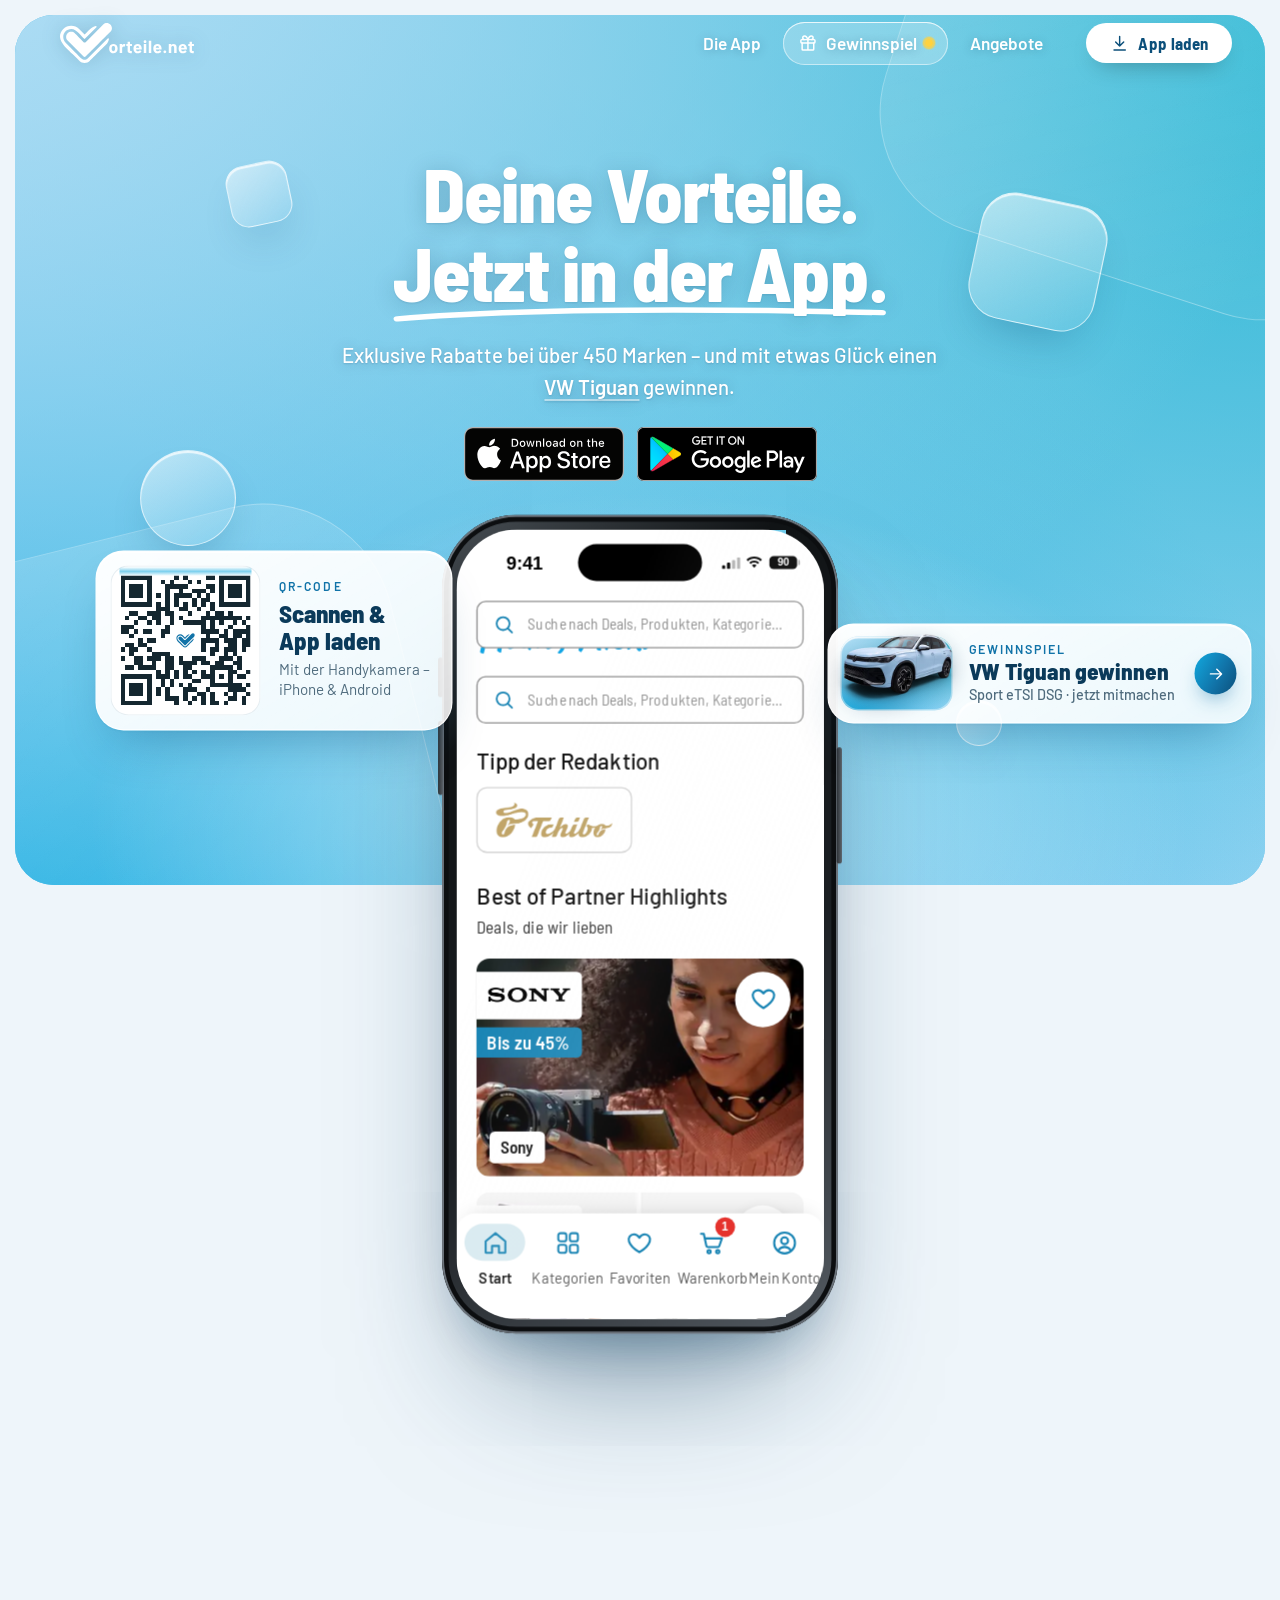
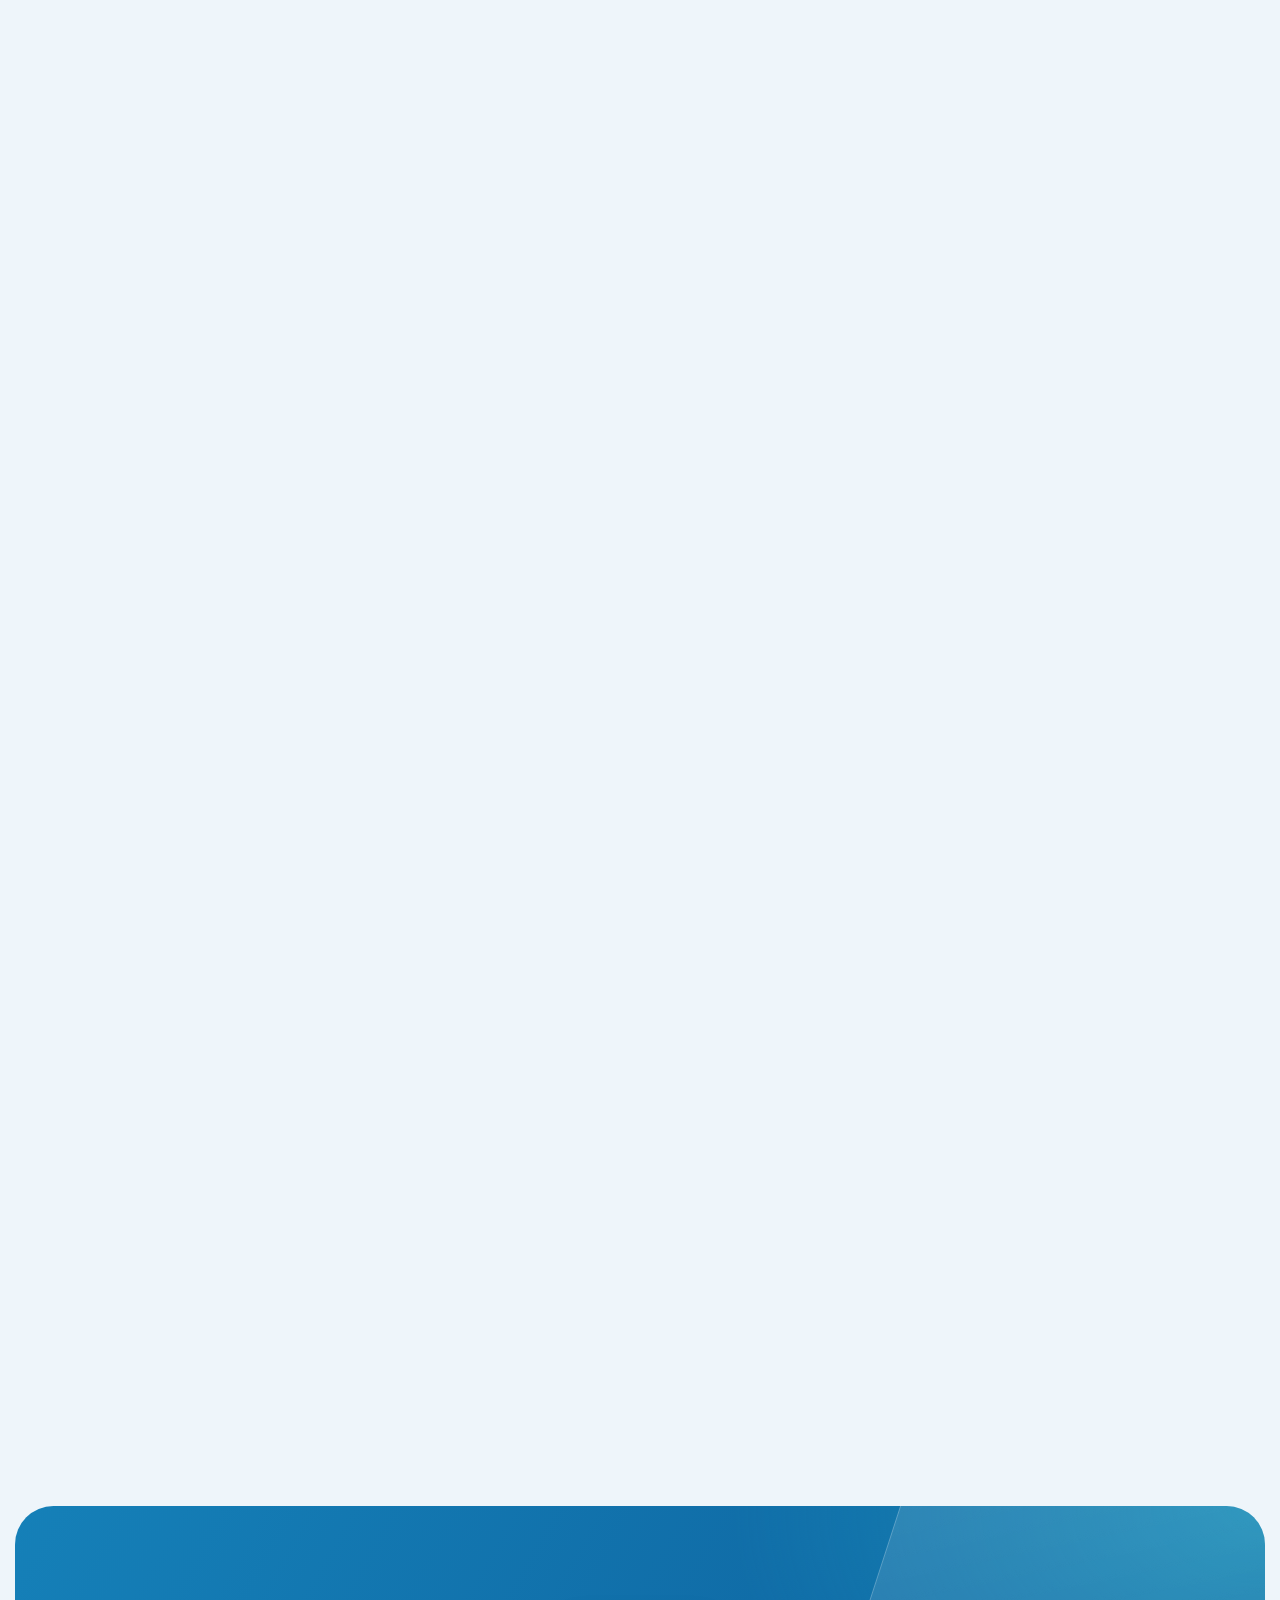
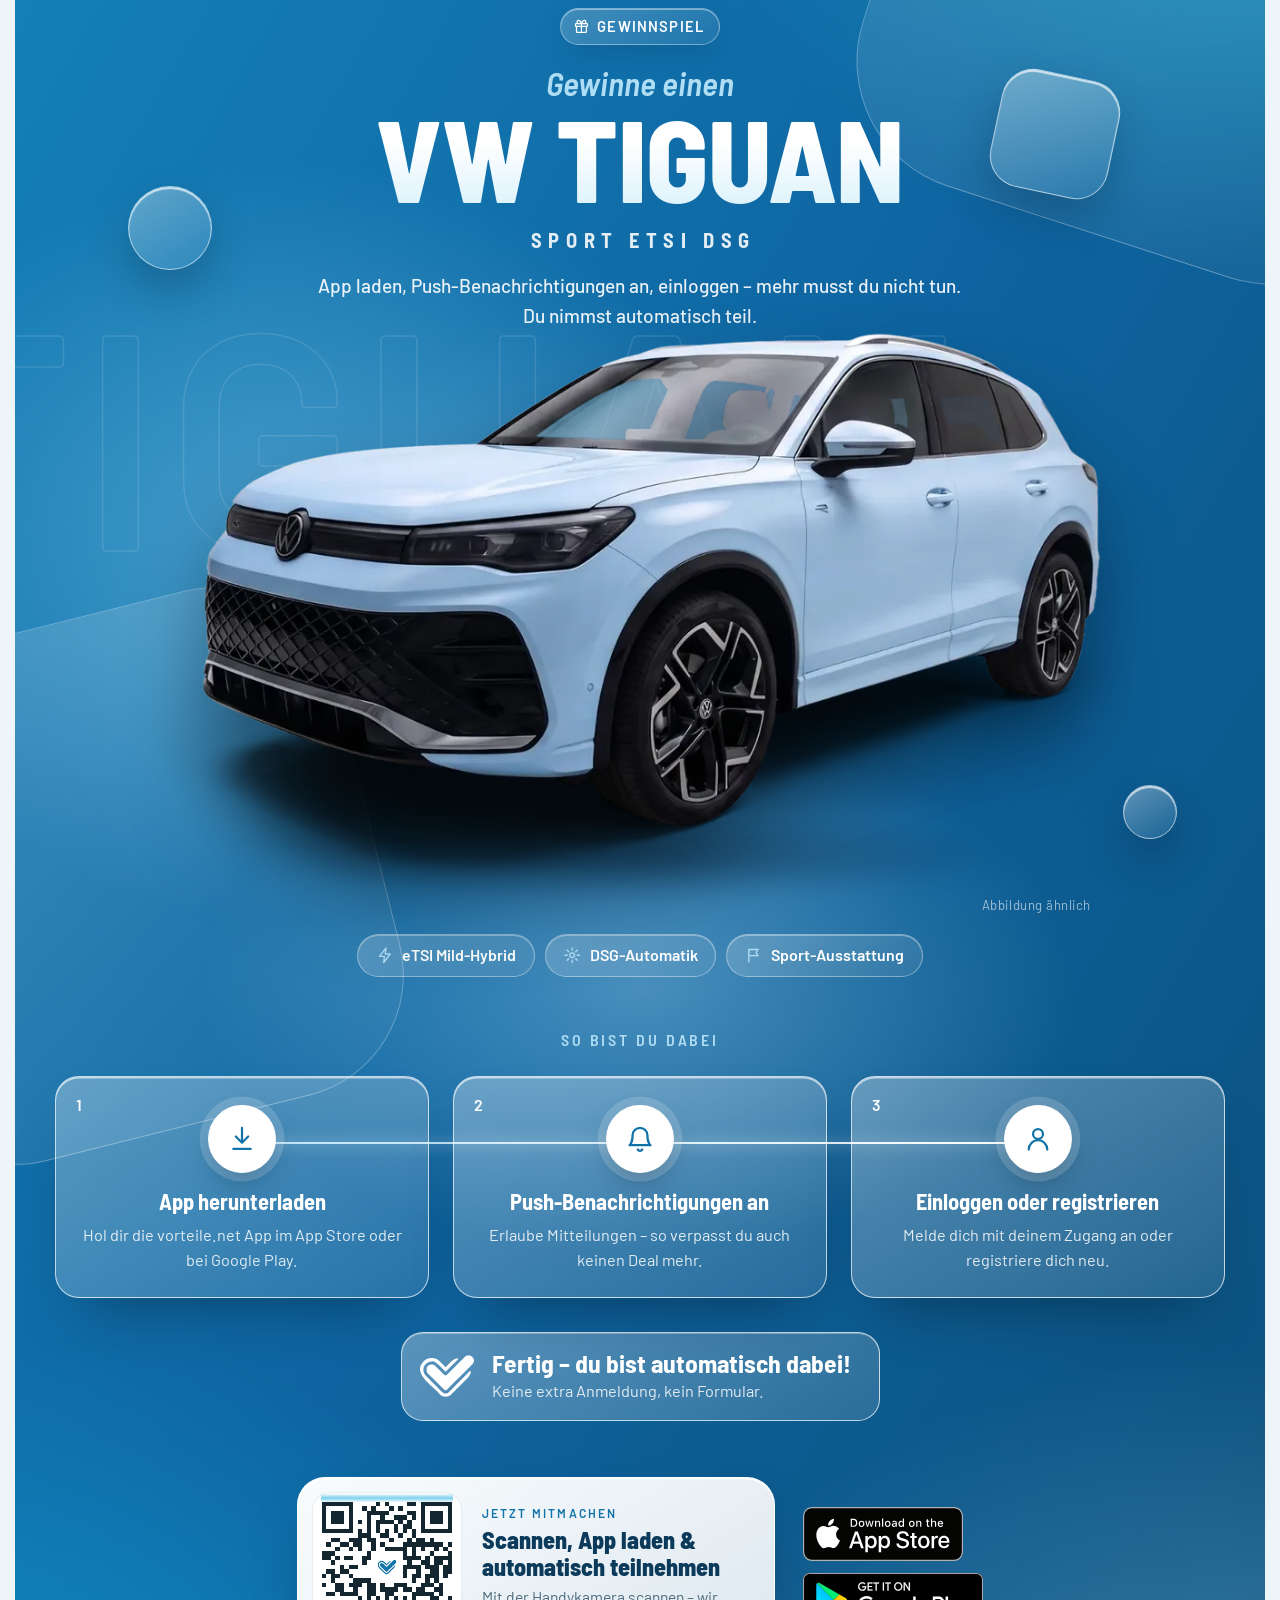
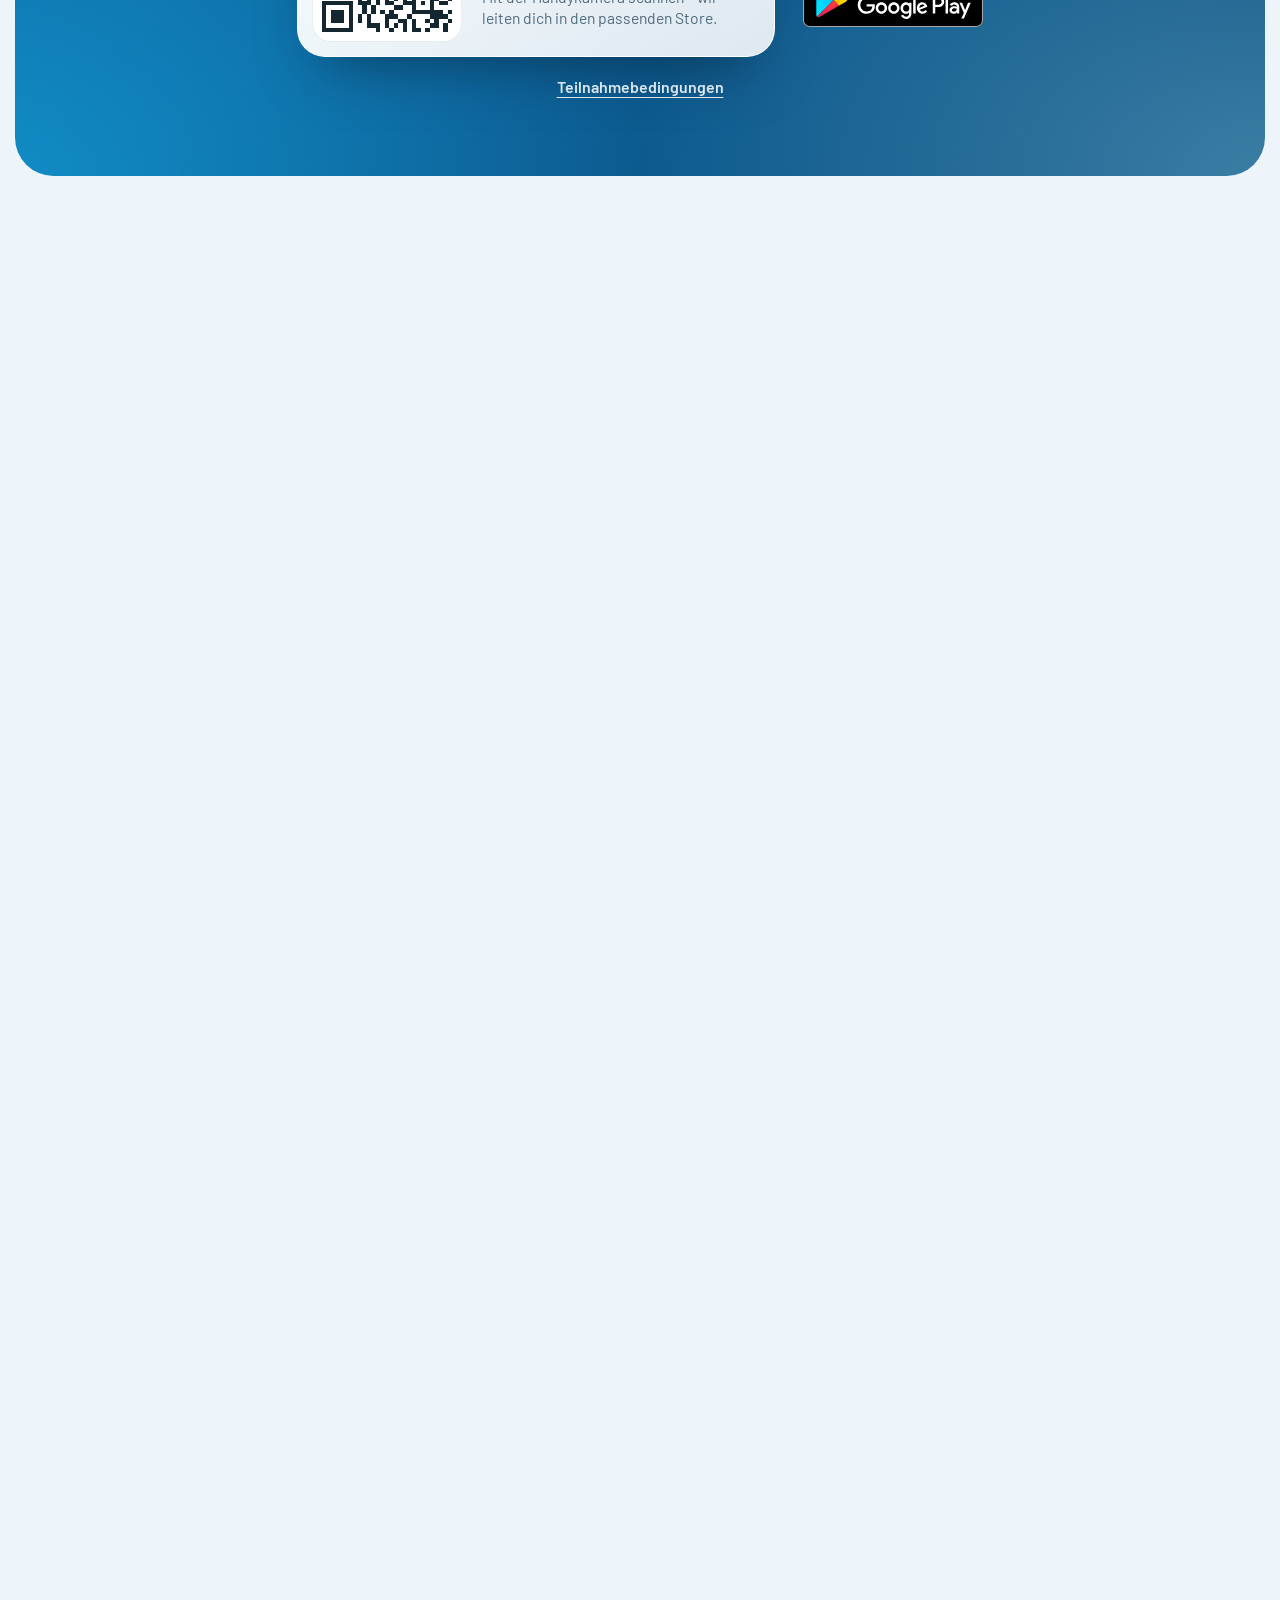
==== commit 47df651e: "Mobil: Handy ruhig ohne Drehung, Positionen fix, schneller - Fehler behoben: Auf dem iPhone rutschte" ====
--- a/index.html
+++ b/index.html
@@ -404,7 +404,7 @@
     </header>
 
     <figure class="win__car" data-car>
-      <img src="assets/img/tiguan.webp" srcset="assets/img/tiguan-sm.webp 719w, assets/img/tiguan.webp 1438w" sizes="(min-width: 1100px) 980px, 94vw" alt="VW Tiguan Sport eTSI DSG in Hellblau" width="1438" height="874" loading="lazy" decoding="async">
+      <img src="assets/img/tiguan.webp" srcset="assets/img/tiguan-sm.webp 719w, assets/img/tiguan-md.webp 1080w, assets/img/tiguan.webp 1438w" sizes="(min-width: 1100px) 980px, 94vw" alt="VW Tiguan Sport eTSI DSG in Hellblau" width="1438" height="874" loading="lazy" decoding="async">
       <figcaption>Abbildung ähnlich</figcaption>
     </figure>
 
--- a/assets/css/style.css
+++ b/assets/css/style.css
@@ -15,7 +15,6 @@
 @font-face { font-family: "Barlow"; font-weight: 400; font-style: normal; font-display: swap; src: url(../fonts/barlow-400.woff2) format("woff2"); }
 @font-face { font-family: "Barlow"; font-weight: 500; font-style: normal; font-display: swap; src: url(../fonts/barlow-500.woff2) format("woff2"); }
 @font-face { font-family: "Barlow"; font-weight: 600; font-style: normal; font-display: swap; src: url(../fonts/barlow-600.woff2) format("woff2"); }
-@font-face { font-family: "Barlow"; font-weight: 700; font-style: normal; font-display: swap; src: url(../fonts/barlow-700.woff2) format("woff2"); }
 @font-face { font-family: "Caveat"; font-weight: 700; font-style: normal; font-display: swap; src: url(../fonts/caveat-700.woff2) format("woff2"); }
 
 @property --logo-type { syntax: "<color>"; inherits: true; initial-value: #fff; }
@@ -235,7 +234,7 @@
 .nav__win { display: inline-flex; align-items: center; gap: .45em; }
 .nav__links a.nav__win { background: rgba(255, 255, 255, .22); box-shadow: inset 0 0 0 1px rgba(255, 255, 255, .5), inset 0 1px 0 rgba(255, 255, 255, .6); }
 .nav__win i, .nav__gift i { position: relative; width: 8px; height: 8px; border-radius: 50%; background: #ffd23f; box-shadow: 0 0 0 3px rgba(255, 210, 63, .3); }
-.nav__win i::after, .nav__gift i::after { content: ""; position: absolute; inset: -2px; border-radius: 50%; border: 2px solid rgba(255, 210, 63, .7); animation: win-ping 2.2s var(--ease) infinite; }
+.nav__win i::after, .nav__gift i::after { content: ""; position: absolute; inset: -2px; border-radius: 50%; border: 2px solid rgba(255, 210, 63, .7); animation: win-ping 2.2s var(--ease) 1.2s 4; }
 @keyframes win-ping { from { transform: scale(.8); opacity: 1; } to { transform: scale(2.4); opacity: 0; } }
 .nav.is-solid .nav__links a.nav__win { color: var(--blue-700); background: rgba(18, 170, 224, .12); box-shadow: inset 0 0 0 1px rgba(18, 170, 224, .28); }
 .nav.is-solid .nav__links a.nav__win:hover { background: rgba(18, 170, 224, .2); }
@@ -255,7 +254,7 @@
 .story__track { position: absolute; inset: 0; z-index: 5; pointer-events: none; }
 .story__stage {
   position: sticky; top: 0; height: 100vh; height: 100svh;
-  display: grid; place-items: center; pointer-events: none; perspective: 1800px;
+  display: grid; place-items: center; place-content: center; pointer-events: none; perspective: 1800px;
 }
 .story__halo {
   position: absolute; left: 50%; top: 50%; width: 760px; height: 760px; margin: -380px 0 0 -380px; border-radius: 50%;
@@ -1008,9 +1007,15 @@
   .win__panel { padding-top: 48px; }
   .steps { margin-top: 44px; }
 }
+/* Handy: Glas ohne backdrop-filter (deckender), Hero-Verlauf ohne Dauer-Animation – spart GPU beim Scrollen */
+@media (max-width: 819.98px) {
+  .nav__inner::before { background: linear-gradient(150deg, rgba(255, 255, 255, .97), rgba(255, 255, 255, .9)); backdrop-filter: none; -webkit-backdrop-filter: none; }
+  [data-os="ios"] .sticky-app, [data-os="android"] .sticky-app { background: linear-gradient(150deg, rgba(255, 255, 255, .98), rgba(255, 255, 255, .93)); backdrop-filter: none; -webkit-backdrop-filter: none; }
+  .hero__panel::before { animation: none; inset: 0; }
+}
 /* Story mobil (Hochformat): Text oben angepinnt (mit weichem Hintergrund), das Handy füllt den Platz darunter (JS misst nach) */
 @media (max-width: 819.98px) and (orientation: portrait), (max-width: 819.98px) and (min-height: 500px) {
-  .chapter--left, .chapter--right { z-index: 6; height: 175vh; }
+  .chapter--left, .chapter--right { z-index: 6; height: 160vh; }
   .chapter__text {
     top: calc(var(--nav-h) + 4px); height: auto; width: auto; margin: 0 !important; padding: 6px var(--gutter) 26px;
     align-items: center; text-align: center;
